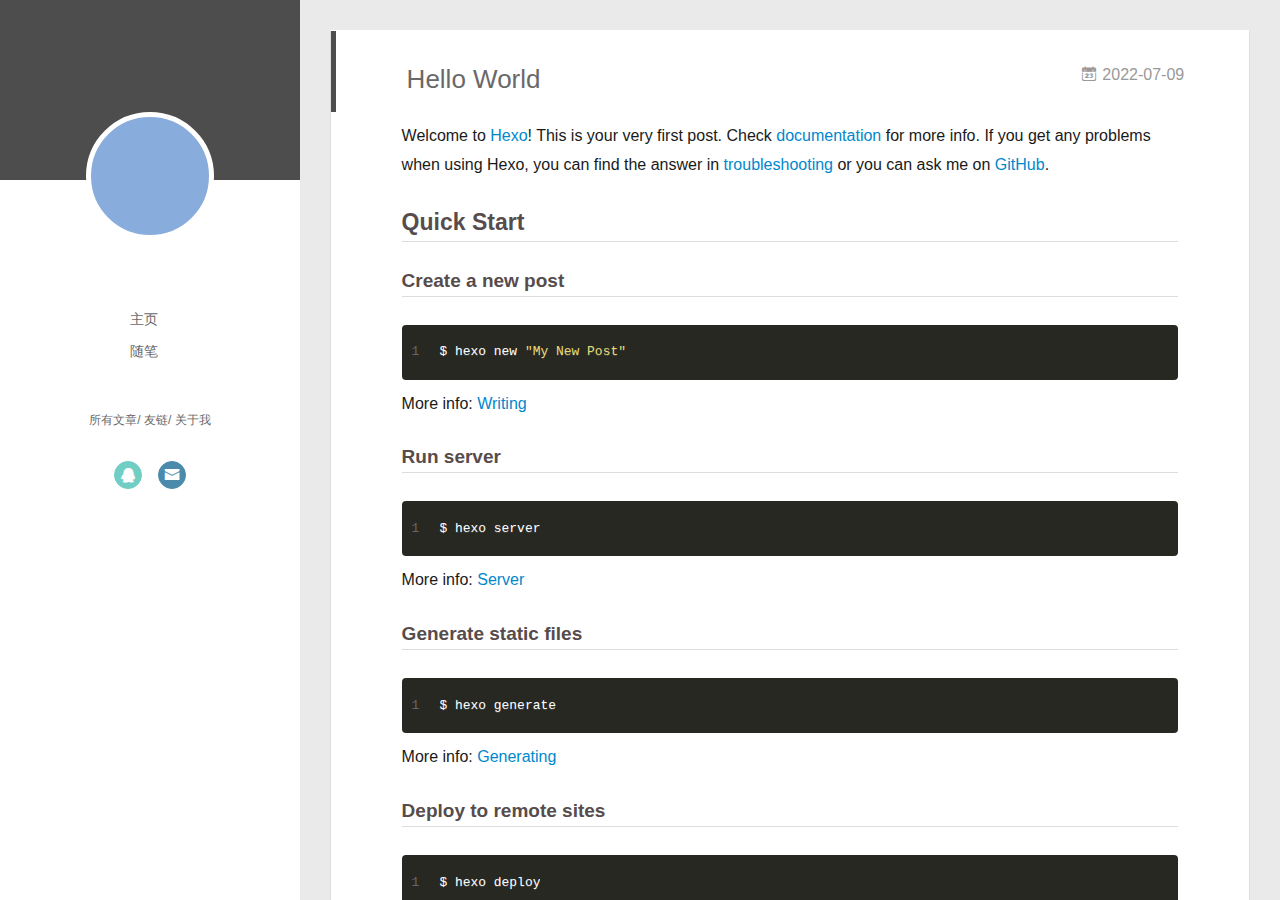
==== index.html @ 88c95bf1 "Add files via upload" ====
<!DOCTYPE html>
<html>
<head>
  <meta charset="utf-8">
  
  <meta name="renderer" content="webkit">
  <meta http-equiv="X-UA-Compatible" content="IE=edge" >
  <link rel="dns-prefetch" href="http://example.com">
  <title>qzcbw&#39;s blog</title>
  <meta name="viewport" content="width=device-width, initial-scale=1, maximum-scale=1">
  <meta name="description" content="qzcbw&#x2F;s blog qwq">
<meta property="og:type" content="website">
<meta property="og:title" content="qzcbw&#39;s blog">
<meta property="og:url" content="http://example.com/index.html">
<meta property="og:site_name" content="qzcbw&#39;s blog">
<meta property="og:description" content="qzcbw&#x2F;s blog qwq">
<meta property="og:locale" content="en_US">
<meta property="article:author" content="qzcbw">
<meta name="twitter:card" content="summary">
  
    <link rel="alternative" href="/atom.xml" title="qzcbw&#39;s blog" type="application/atom+xml">
  
  
    <link rel="icon" href="/favicon.png">
  
  <link rel="stylesheet" type="text/css" href="/./main.0cf68a.css">
  <style type="text/css">
  
    #container.show {
      background: linear-gradient(200deg,#a0cfe4,#e8c37e);
    }
  </style>
  

  

<meta name="generator" content="Hexo 6.2.0"></head>

<body>
  <div id="container" q-class="show:isCtnShow">
    <canvas id="anm-canvas" class="anm-canvas"></canvas>
    <div class="left-col" q-class="show:isShow">
      
<div class="overlay" style="background: #4d4d4d"></div>
<div class="intrude-less">
	<header id="header" class="inner">
		<a href="/" class="profilepic">
			<img src="" class="js-avatar">
		</a>
		<hgroup>
		  <h1 class="header-author"><a href="/"></a></h1>
		</hgroup>
		

		<nav class="header-menu">
			<ul>
			
				<li><a href="/">主页</a></li>
	        
				<li><a href="/tags/%E9%9A%8F%E7%AC%94/">随笔</a></li>
	        
			</ul>
		</nav>
		<nav class="header-smart-menu">
    		
    			
    			<a q-on="click: openSlider(e, 'innerArchive')" href="javascript:void(0)">所有文章</a>
    			
            
    			
    			<a q-on="click: openSlider(e, 'friends')" href="javascript:void(0)">友链</a>
    			
            
    			
    			<a q-on="click: openSlider(e, 'aboutme')" href="javascript:void(0)">关于我</a>
    			
            
		</nav>
		<nav class="header-nav">
			<div class="social">
				
					<a class="qq" target="_blank" href="/3402271334" title="qq"><i class="icon-qq"></i></a>
		        
					<a class="mail" target="_blank" href="/cbw-1208@qq.com" title="mail"><i class="icon-mail"></i></a>
		        
			</div>
		</nav>
	</header>		
</div>

    </div>
    <div class="mid-col" q-class="show:isShow,hide:isShow|isFalse">
      
<nav id="mobile-nav">
  	<div class="overlay js-overlay" style="background: #4d4d4d"></div>
	<div class="btnctn js-mobile-btnctn">
  		<div class="slider-trigger list" q-on="click: openSlider(e)"><i class="icon icon-sort"></i></div>
	</div>
	<div class="intrude-less">
		<header id="header" class="inner">
			<div class="profilepic">
				<img src="" class="js-avatar">
			</div>
			<hgroup>
			  <h1 class="header-author js-header-author"></h1>
			</hgroup>
			
			
			
				
			
				
			
			
			
			<nav class="header-nav">
				<div class="social">
					
						<a class="qq" target="_blank" href="/3402271334" title="qq"><i class="icon-qq"></i></a>
			        
						<a class="mail" target="_blank" href="/cbw-1208@qq.com" title="mail"><i class="icon-mail"></i></a>
			        
				</div>
			</nav>

			<nav class="header-menu js-header-menu">
				<ul style="width: 50%">
				
				
					<li style="width: 50%"><a href="/">主页</a></li>
		        
					<li style="width: 50%"><a href="/tags/%E9%9A%8F%E7%AC%94/">随笔</a></li>
		        
				</ul>
			</nav>
		</header>				
	</div>
	<div class="mobile-mask" style="display:none" q-show="isShow"></div>
</nav>

      <div id="wrapper" class="body-wrap">
        <div class="menu-l">
          <div class="canvas-wrap">
            <canvas data-colors="#eaeaea" data-sectionHeight="100" data-contentId="js-content" id="myCanvas1" class="anm-canvas"></canvas>
          </div>
          <div id="js-content" class="content-ll">
            
  
    <article id="post-hello-world" class="article article-type-post  article-index" itemscope itemprop="blogPost">
  <div class="article-inner">
    
      <header class="article-header">
        
  
    <h1 itemprop="name">
      <a class="article-title" href="/2022/07/09/hello-world/">Hello World</a>
    </h1>
  

        
        <a href="/2022/07/09/hello-world/" class="archive-article-date">
  	<time datetime="2022-07-09T07:55:55.420Z" itemprop="datePublished"><i class="icon-calendar icon"></i>2022-07-09</time>
</a>
        
      </header>
    
    <div class="article-entry" itemprop="articleBody">
      
        <p>Welcome to <a target="_blank" rel="noopener" href="https://hexo.io/">Hexo</a>! This is your very first post. Check <a target="_blank" rel="noopener" href="https://hexo.io/docs/">documentation</a> for more info. If you get any problems when using Hexo, you can find the answer in <a target="_blank" rel="noopener" href="https://hexo.io/docs/troubleshooting.html">troubleshooting</a> or you can ask me on <a target="_blank" rel="noopener" href="https://github.com/hexojs/hexo/issues">GitHub</a>.</p>
<h2 id="Quick-Start"><a href="#Quick-Start" class="headerlink" title="Quick Start"></a>Quick Start</h2><h3 id="Create-a-new-post"><a href="#Create-a-new-post" class="headerlink" title="Create a new post"></a>Create a new post</h3><figure class="highlight bash"><table><tr><td class="gutter"><pre><span class="line">1</span><br></pre></td><td class="code"><pre><span class="line">$ hexo new <span class="string">&quot;My New Post&quot;</span></span><br></pre></td></tr></table></figure>

<p>More info: <a target="_blank" rel="noopener" href="https://hexo.io/docs/writing.html">Writing</a></p>
<h3 id="Run-server"><a href="#Run-server" class="headerlink" title="Run server"></a>Run server</h3><figure class="highlight bash"><table><tr><td class="gutter"><pre><span class="line">1</span><br></pre></td><td class="code"><pre><span class="line">$ hexo server</span><br></pre></td></tr></table></figure>

<p>More info: <a target="_blank" rel="noopener" href="https://hexo.io/docs/server.html">Server</a></p>
<h3 id="Generate-static-files"><a href="#Generate-static-files" class="headerlink" title="Generate static files"></a>Generate static files</h3><figure class="highlight bash"><table><tr><td class="gutter"><pre><span class="line">1</span><br></pre></td><td class="code"><pre><span class="line">$ hexo generate</span><br></pre></td></tr></table></figure>

<p>More info: <a target="_blank" rel="noopener" href="https://hexo.io/docs/generating.html">Generating</a></p>
<h3 id="Deploy-to-remote-sites"><a href="#Deploy-to-remote-sites" class="headerlink" title="Deploy to remote sites"></a>Deploy to remote sites</h3><figure class="highlight bash"><table><tr><td class="gutter"><pre><span class="line">1</span><br></pre></td><td class="code"><pre><span class="line">$ hexo deploy</span><br></pre></td></tr></table></figure>

<p>More info: <a target="_blank" rel="noopener" href="https://hexo.io/docs/one-command-deployment.html">Deployment</a></p>

      

      
    </div>
    <div class="article-info article-info-index">
      
      
      

      
        <p class="article-more-link">
          <a class="article-more-a" href="/2022/07/09/hello-world/">展开全文 >></a>
        </p>
      

      
      <div class="clearfix"></div>
    </div>
  </div>
</article>

<aside class="wrap-side-operation">
    <div class="mod-side-operation">
        
        <div class="jump-container" id="js-jump-container" style="display:none;">
            <a href="javascript:void(0)" class="mod-side-operation__jump-to-top">
                <i class="icon-font icon-back"></i>
            </a>
            <div id="js-jump-plan-container" class="jump-plan-container" style="top: -11px;">
                <i class="icon-font icon-plane jump-plane"></i>
            </div>
        </div>
        
        
    </div>
</aside>




  
    <article id="post-cbw-ak-ioi" class="article article-type-post  article-index" itemscope itemprop="blogPost">
  <div class="article-inner">
    
      <header class="article-header">
        
  
    <h1 itemprop="name">
      <a class="article-title" href="/2022/07/09/cbw-ak-ioi/">cbw_ak_ioi</a>
    </h1>
  

        
        <a href="/2022/07/09/cbw-ak-ioi/" class="archive-article-date">
  	<time datetime="2022-07-09T07:50:52.000Z" itemprop="datePublished"><i class="icon-calendar icon"></i>2022-07-09</time>
</a>
        
      </header>
    
    <div class="article-entry" itemprop="articleBody">
      
        <p>I’am qzcbw.<br>I ak ioi</p>

      

      
    </div>
    <div class="article-info article-info-index">
      
      
      

      
        <p class="article-more-link">
          <a class="article-more-a" href="/2022/07/09/cbw-ak-ioi/">展开全文 >></a>
        </p>
      

      
      <div class="clearfix"></div>
    </div>
  </div>
</article>

<aside class="wrap-side-operation">
    <div class="mod-side-operation">
        
        <div class="jump-container" id="js-jump-container" style="display:none;">
            <a href="javascript:void(0)" class="mod-side-operation__jump-to-top">
                <i class="icon-font icon-back"></i>
            </a>
            <div id="js-jump-plan-container" class="jump-plan-container" style="top: -11px;">
                <i class="icon-font icon-plane jump-plane"></i>
            </div>
        </div>
        
        
    </div>
</aside>




  
  


          </div>
        </div>
      </div>
      <footer id="footer">
  <div class="outer">
    <div id="footer-info">
    	<div class="footer-left">
    		&copy; 2022 qzcbw
    	</div>
      	<div class="footer-right">
      		<a href="http://hexo.io/" target="_blank">Hexo</a>  Theme <a href="https://github.com/litten/hexo-theme-yilia" target="_blank">Yilia</a> by Litten
      	</div>
    </div>
  </div>
</footer>
    </div>
    <script>
	var yiliaConfig = {
		mathjax: ture,
		isHome: true,
		isPost: false,
		isArchive: false,
		isTag: false,
		isCategory: false,
		open_in_new: ture,
		toc_hide_index: true,
		root: "/",
		innerArchive: true,
		showTags: false
	}
</script>

<script>!function(t){function n(e){if(r[e])return r[e].exports;var i=r[e]={exports:{},id:e,loaded:!1};return t[e].call(i.exports,i,i.exports,n),i.loaded=!0,i.exports}var r={};n.m=t,n.c=r,n.p="./",n(0)}([function(t,n,r){r(195),t.exports=r(191)},function(t,n,r){var e=r(3),i=r(52),o=r(27),u=r(28),c=r(53),f="prototype",a=function(t,n,r){var s,l,h,v,p=t&a.F,d=t&a.G,y=t&a.S,g=t&a.P,b=t&a.B,m=d?e:y?e[n]||(e[n]={}):(e[n]||{})[f],x=d?i:i[n]||(i[n]={}),w=x[f]||(x[f]={});d&&(r=n);for(s in r)l=!p&&m&&void 0!==m[s],h=(l?m:r)[s],v=b&&l?c(h,e):g&&"function"==typeof h?c(Function.call,h):h,m&&u(m,s,h,t&a.U),x[s]!=h&&o(x,s,v),g&&w[s]!=h&&(w[s]=h)};e.core=i,a.F=1,a.G=2,a.S=4,a.P=8,a.B=16,a.W=32,a.U=64,a.R=128,t.exports=a},function(t,n,r){var e=r(6);t.exports=function(t){if(!e(t))throw TypeError(t+" is not an object!");return t}},function(t,n){var r=t.exports="undefined"!=typeof window&&window.Math==Math?window:"undefined"!=typeof self&&self.Math==Math?self:Function("return this")();"number"==typeof __g&&(__g=r)},function(t,n){t.exports=function(t){try{return!!t()}catch(t){return!0}}},function(t,n){var r=t.exports="undefined"!=typeof window&&window.Math==Math?window:"undefined"!=typeof self&&self.Math==Math?self:Function("return this")();"number"==typeof __g&&(__g=r)},function(t,n){t.exports=function(t){return"object"==typeof t?null!==t:"function"==typeof t}},function(t,n,r){var e=r(126)("wks"),i=r(76),o=r(3).Symbol,u="function"==typeof o;(t.exports=function(t){return e[t]||(e[t]=u&&o[t]||(u?o:i)("Symbol."+t))}).store=e},function(t,n){var r={}.hasOwnProperty;t.exports=function(t,n){return r.call(t,n)}},function(t,n,r){var e=r(94),i=r(33);t.exports=function(t){return e(i(t))}},function(t,n,r){t.exports=!r(4)(function(){return 7!=Object.defineProperty({},"a",{get:function(){return 7}}).a})},function(t,n,r){var e=r(2),i=r(167),o=r(50),u=Object.defineProperty;n.f=r(10)?Object.defineProperty:function(t,n,r){if(e(t),n=o(n,!0),e(r),i)try{return u(t,n,r)}catch(t){}if("get"in r||"set"in r)throw TypeError("Accessors not supported!");return"value"in r&&(t[n]=r.value),t}},function(t,n,r){t.exports=!r(18)(function(){return 7!=Object.defineProperty({},"a",{get:function(){return 7}}).a})},function(t,n,r){var e=r(14),i=r(22);t.exports=r(12)?function(t,n,r){return e.f(t,n,i(1,r))}:function(t,n,r){return t[n]=r,t}},function(t,n,r){var e=r(20),i=r(58),o=r(42),u=Object.defineProperty;n.f=r(12)?Object.defineProperty:function(t,n,r){if(e(t),n=o(n,!0),e(r),i)try{return u(t,n,r)}catch(t){}if("get"in r||"set"in r)throw TypeError("Accessors not supported!");return"value"in r&&(t[n]=r.value),t}},function(t,n,r){var e=r(40)("wks"),i=r(23),o=r(5).Symbol,u="function"==typeof o;(t.exports=function(t){return e[t]||(e[t]=u&&o[t]||(u?o:i)("Symbol."+t))}).store=e},function(t,n,r){var e=r(67),i=Math.min;t.exports=function(t){return t>0?i(e(t),9007199254740991):0}},function(t,n,r){var e=r(46);t.exports=function(t){return Object(e(t))}},function(t,n){t.exports=function(t){try{return!!t()}catch(t){return!0}}},function(t,n,r){var e=r(63),i=r(34);t.exports=Object.keys||function(t){return e(t,i)}},function(t,n,r){var e=r(21);t.exports=function(t){if(!e(t))throw TypeError(t+" is not an object!");return t}},function(t,n){t.exports=function(t){return"object"==typeof t?null!==t:"function"==typeof t}},function(t,n){t.exports=function(t,n){return{enumerable:!(1&t),configurable:!(2&t),writable:!(4&t),value:n}}},function(t,n){var r=0,e=Math.random();t.exports=function(t){return"Symbol(".concat(void 0===t?"":t,")_",(++r+e).toString(36))}},function(t,n){var r={}.hasOwnProperty;t.exports=function(t,n){return r.call(t,n)}},function(t,n){var r=t.exports={version:"2.4.0"};"number"==typeof __e&&(__e=r)},function(t,n){t.exports=function(t){if("function"!=typeof t)throw TypeError(t+" is not a function!");return t}},function(t,n,r){var e=r(11),i=r(66);t.exports=r(10)?function(t,n,r){return e.f(t,n,i(1,r))}:function(t,n,r){return t[n]=r,t}},function(t,n,r){var e=r(3),i=r(27),o=r(24),u=r(76)("src"),c="toString",f=Function[c],a=(""+f).split(c);r(52).inspectSource=function(t){return f.call(t)},(t.exports=function(t,n,r,c){var f="function"==typeof r;f&&(o(r,"name")||i(r,"name",n)),t[n]!==r&&(f&&(o(r,u)||i(r,u,t[n]?""+t[n]:a.join(String(n)))),t===e?t[n]=r:c?t[n]?t[n]=r:i(t,n,r):(delete t[n],i(t,n,r)))})(Function.prototype,c,function(){return"function"==typeof this&&this[u]||f.call(this)})},function(t,n,r){var e=r(1),i=r(4),o=r(46),u=function(t,n,r,e){var i=String(o(t)),u="<"+n;return""!==r&&(u+=" "+r+'="'+String(e).replace(/"/g,"&quot;")+'"'),u+">"+i+"</"+n+">"};t.exports=function(t,n){var r={};r[t]=n(u),e(e.P+e.F*i(function(){var n=""[t]('"');return n!==n.toLowerCase()||n.split('"').length>3}),"String",r)}},function(t,n,r){var e=r(115),i=r(46);t.exports=function(t){return e(i(t))}},function(t,n,r){var e=r(116),i=r(66),o=r(30),u=r(50),c=r(24),f=r(167),a=Object.getOwnPropertyDescriptor;n.f=r(10)?a:function(t,n){if(t=o(t),n=u(n,!0),f)try{return a(t,n)}catch(t){}if(c(t,n))return i(!e.f.call(t,n),t[n])}},function(t,n,r){var e=r(24),i=r(17),o=r(145)("IE_PROTO"),u=Object.prototype;t.exports=Object.getPrototypeOf||function(t){return t=i(t),e(t,o)?t[o]:"function"==typeof t.constructor&&t instanceof t.constructor?t.constructor.prototype:t instanceof Object?u:null}},function(t,n){t.exports=function(t){if(void 0==t)throw TypeError("Can't call method on  "+t);return t}},function(t,n){t.exports="constructor,hasOwnProperty,isPrototypeOf,propertyIsEnumerable,toLocaleString,toString,valueOf".split(",")},function(t,n){t.exports={}},function(t,n){t.exports=!0},function(t,n){n.f={}.propertyIsEnumerable},function(t,n,r){var e=r(14).f,i=r(8),o=r(15)("toStringTag");t.exports=function(t,n,r){t&&!i(t=r?t:t.prototype,o)&&e(t,o,{configurable:!0,value:n})}},function(t,n,r){var e=r(40)("keys"),i=r(23);t.exports=function(t){return e[t]||(e[t]=i(t))}},function(t,n,r){var e=r(5),i="__core-js_shared__",o=e[i]||(e[i]={});t.exports=function(t){return o[t]||(o[t]={})}},function(t,n){var r=Math.ceil,e=Math.floor;t.exports=function(t){return isNaN(t=+t)?0:(t>0?e:r)(t)}},function(t,n,r){var e=r(21);t.exports=function(t,n){if(!e(t))return t;var r,i;if(n&&"function"==typeof(r=t.toString)&&!e(i=r.call(t)))return i;if("function"==typeof(r=t.valueOf)&&!e(i=r.call(t)))return i;if(!n&&"function"==typeof(r=t.toString)&&!e(i=r.call(t)))return i;throw TypeError("Can't convert object to primitive value")}},function(t,n,r){var e=r(5),i=r(25),o=r(36),u=r(44),c=r(14).f;t.exports=function(t){var n=i.Symbol||(i.Symbol=o?{}:e.Symbol||{});"_"==t.charAt(0)||t in n||c(n,t,{value:u.f(t)})}},function(t,n,r){n.f=r(15)},function(t,n){var r={}.toString;t.exports=function(t){return r.call(t).slice(8,-1)}},function(t,n){t.exports=function(t){if(void 0==t)throw TypeError("Can't call method on  "+t);return t}},function(t,n,r){var e=r(4);t.exports=function(t,n){return!!t&&e(function(){n?t.call(null,function(){},1):t.call(null)})}},function(t,n,r){var e=r(53),i=r(115),o=r(17),u=r(16),c=r(203);t.exports=function(t,n){var r=1==t,f=2==t,a=3==t,s=4==t,l=6==t,h=5==t||l,v=n||c;return function(n,c,p){for(var d,y,g=o(n),b=i(g),m=e(c,p,3),x=u(b.length),w=0,S=r?v(n,x):f?v(n,0):void 0;x>w;w++)if((h||w in b)&&(d=b[w],y=m(d,w,g),t))if(r)S[w]=y;else if(y)switch(t){case 3:return!0;case 5:return d;case 6:return w;case 2:S.push(d)}else if(s)return!1;return l?-1:a||s?s:S}}},function(t,n,r){var e=r(1),i=r(52),o=r(4);t.exports=function(t,n){var r=(i.Object||{})[t]||Object[t],u={};u[t]=n(r),e(e.S+e.F*o(function(){r(1)}),"Object",u)}},function(t,n,r){var e=r(6);t.exports=function(t,n){if(!e(t))return t;var r,i;if(n&&"function"==typeof(r=t.toString)&&!e(i=r.call(t)))return i;if("function"==typeof(r=t.valueOf)&&!e(i=r.call(t)))return i;if(!n&&"function"==typeof(r=t.toString)&&!e(i=r.call(t)))return i;throw TypeError("Can't convert object to primitive value")}},function(t,n,r){var e=r(5),i=r(25),o=r(91),u=r(13),c="prototype",f=function(t,n,r){var a,s,l,h=t&f.F,v=t&f.G,p=t&f.S,d=t&f.P,y=t&f.B,g=t&f.W,b=v?i:i[n]||(i[n]={}),m=b[c],x=v?e:p?e[n]:(e[n]||{})[c];v&&(r=n);for(a in r)(s=!h&&x&&void 0!==x[a])&&a in b||(l=s?x[a]:r[a],b[a]=v&&"function"!=typeof x[a]?r[a]:y&&s?o(l,e):g&&x[a]==l?function(t){var n=function(n,r,e){if(this instanceof t){switch(arguments.length){case 0:return new t;case 1:return new t(n);case 2:return new t(n,r)}return new t(n,r,e)}return t.apply(this,arguments)};return n[c]=t[c],n}(l):d&&"function"==typeof l?o(Function.call,l):l,d&&((b.virtual||(b.virtual={}))[a]=l,t&f.R&&m&&!m[a]&&u(m,a,l)))};f.F=1,f.G=2,f.S=4,f.P=8,f.B=16,f.W=32,f.U=64,f.R=128,t.exports=f},function(t,n){var r=t.exports={version:"2.4.0"};"number"==typeof __e&&(__e=r)},function(t,n,r){var e=r(26);t.exports=function(t,n,r){if(e(t),void 0===n)return t;switch(r){case 1:return function(r){return t.call(n,r)};case 2:return function(r,e){return t.call(n,r,e)};case 3:return function(r,e,i){return t.call(n,r,e,i)}}return function(){return t.apply(n,arguments)}}},function(t,n,r){var e=r(183),i=r(1),o=r(126)("metadata"),u=o.store||(o.store=new(r(186))),c=function(t,n,r){var i=u.get(t);if(!i){if(!r)return;u.set(t,i=new e)}var o=i.get(n);if(!o){if(!r)return;i.set(n,o=new e)}return o},f=function(t,n,r){var e=c(n,r,!1);return void 0!==e&&e.has(t)},a=function(t,n,r){var e=c(n,r,!1);return void 0===e?void 0:e.get(t)},s=function(t,n,r,e){c(r,e,!0).set(t,n)},l=function(t,n){var r=c(t,n,!1),e=[];return r&&r.forEach(function(t,n){e.push(n)}),e},h=function(t){return void 0===t||"symbol"==typeof t?t:String(t)},v=function(t){i(i.S,"Reflect",t)};t.exports={store:u,map:c,has:f,get:a,set:s,keys:l,key:h,exp:v}},function(t,n,r){"use strict";if(r(10)){var e=r(69),i=r(3),o=r(4),u=r(1),c=r(127),f=r(152),a=r(53),s=r(68),l=r(66),h=r(27),v=r(73),p=r(67),d=r(16),y=r(75),g=r(50),b=r(24),m=r(180),x=r(114),w=r(6),S=r(17),_=r(137),O=r(70),E=r(32),P=r(71).f,j=r(154),F=r(76),M=r(7),A=r(48),N=r(117),T=r(146),I=r(155),k=r(80),L=r(123),R=r(74),C=r(130),D=r(160),U=r(11),W=r(31),G=U.f,B=W.f,V=i.RangeError,z=i.TypeError,q=i.Uint8Array,K="ArrayBuffer",J="Shared"+K,Y="BYTES_PER_ELEMENT",H="prototype",$=Array[H],X=f.ArrayBuffer,Q=f.DataView,Z=A(0),tt=A(2),nt=A(3),rt=A(4),et=A(5),it=A(6),ot=N(!0),ut=N(!1),ct=I.values,ft=I.keys,at=I.entries,st=$.lastIndexOf,lt=$.reduce,ht=$.reduceRight,vt=$.join,pt=$.sort,dt=$.slice,yt=$.toString,gt=$.toLocaleString,bt=M("iterator"),mt=M("toStringTag"),xt=F("typed_constructor"),wt=F("def_constructor"),St=c.CONSTR,_t=c.TYPED,Ot=c.VIEW,Et="Wrong length!",Pt=A(1,function(t,n){return Tt(T(t,t[wt]),n)}),jt=o(function(){return 1===new q(new Uint16Array([1]).buffer)[0]}),Ft=!!q&&!!q[H].set&&o(function(){new q(1).set({})}),Mt=function(t,n){if(void 0===t)throw z(Et);var r=+t,e=d(t);if(n&&!m(r,e))throw V(Et);return e},At=function(t,n){var r=p(t);if(r<0||r%n)throw V("Wrong offset!");return r},Nt=function(t){if(w(t)&&_t in t)return t;throw z(t+" is not a typed array!")},Tt=function(t,n){if(!(w(t)&&xt in t))throw z("It is not a typed array constructor!");return new t(n)},It=function(t,n){return kt(T(t,t[wt]),n)},kt=function(t,n){for(var r=0,e=n.length,i=Tt(t,e);e>r;)i[r]=n[r++];return i},Lt=function(t,n,r){G(t,n,{get:function(){return this._d[r]}})},Rt=function(t){var n,r,e,i,o,u,c=S(t),f=arguments.length,s=f>1?arguments[1]:void 0,l=void 0!==s,h=j(c);if(void 0!=h&&!_(h)){for(u=h.call(c),e=[],n=0;!(o=u.next()).done;n++)e.push(o.value);c=e}for(l&&f>2&&(s=a(s,arguments[2],2)),n=0,r=d(c.length),i=Tt(this,r);r>n;n++)i[n]=l?s(c[n],n):c[n];return i},Ct=function(){for(var t=0,n=arguments.length,r=Tt(this,n);n>t;)r[t]=arguments[t++];return r},Dt=!!q&&o(function(){gt.call(new q(1))}),Ut=function(){return gt.apply(Dt?dt.call(Nt(this)):Nt(this),arguments)},Wt={copyWithin:function(t,n){return D.call(Nt(this),t,n,arguments.length>2?arguments[2]:void 0)},every:function(t){return rt(Nt(this),t,arguments.length>1?arguments[1]:void 0)},fill:function(t){return C.apply(Nt(this),arguments)},filter:function(t){return It(this,tt(Nt(this),t,arguments.length>1?arguments[1]:void 0))},find:function(t){return et(Nt(this),t,arguments.length>1?arguments[1]:void 0)},findIndex:function(t){return it(Nt(this),t,arguments.length>1?arguments[1]:void 0)},forEach:function(t){Z(Nt(this),t,arguments.length>1?arguments[1]:void 0)},indexOf:function(t){return ut(Nt(this),t,arguments.length>1?arguments[1]:void 0)},includes:function(t){return ot(Nt(this),t,arguments.length>1?arguments[1]:void 0)},join:function(t){return vt.apply(Nt(this),arguments)},lastIndexOf:function(t){return st.apply(Nt(this),arguments)},map:function(t){return Pt(Nt(this),t,arguments.length>1?arguments[1]:void 0)},reduce:function(t){return lt.apply(Nt(this),arguments)},reduceRight:function(t){return ht.apply(Nt(this),arguments)},reverse:function(){for(var t,n=this,r=Nt(n).length,e=Math.floor(r/2),i=0;i<e;)t=n[i],n[i++]=n[--r],n[r]=t;return n},some:function(t){return nt(Nt(this),t,arguments.length>1?arguments[1]:void 0)},sort:function(t){return pt.call(Nt(this),t)},subarray:function(t,n){var r=Nt(this),e=r.length,i=y(t,e);return new(T(r,r[wt]))(r.buffer,r.byteOffset+i*r.BYTES_PER_ELEMENT,d((void 0===n?e:y(n,e))-i))}},Gt=function(t,n){return It(this,dt.call(Nt(this),t,n))},Bt=function(t){Nt(this);var n=At(arguments[1],1),r=this.length,e=S(t),i=d(e.length),o=0;if(i+n>r)throw V(Et);for(;o<i;)this[n+o]=e[o++]},Vt={entries:function(){return at.call(Nt(this))},keys:function(){return ft.call(Nt(this))},values:function(){return ct.call(Nt(this))}},zt=function(t,n){return w(t)&&t[_t]&&"symbol"!=typeof n&&n in t&&String(+n)==String(n)},qt=function(t,n){return zt(t,n=g(n,!0))?l(2,t[n]):B(t,n)},Kt=function(t,n,r){return!(zt(t,n=g(n,!0))&&w(r)&&b(r,"value"))||b(r,"get")||b(r,"set")||r.configurable||b(r,"writable")&&!r.writable||b(r,"enumerable")&&!r.enumerable?G(t,n,r):(t[n]=r.value,t)};St||(W.f=qt,U.f=Kt),u(u.S+u.F*!St,"Object",{getOwnPropertyDescriptor:qt,defineProperty:Kt}),o(function(){yt.call({})})&&(yt=gt=function(){return vt.call(this)});var Jt=v({},Wt);v(Jt,Vt),h(Jt,bt,Vt.values),v(Jt,{slice:Gt,set:Bt,constructor:function(){},toString:yt,toLocaleString:Ut}),Lt(Jt,"buffer","b"),Lt(Jt,"byteOffset","o"),Lt(Jt,"byteLength","l"),Lt(Jt,"length","e"),G(Jt,mt,{get:function(){return this[_t]}}),t.exports=function(t,n,r,f){f=!!f;var a=t+(f?"Clamped":"")+"Array",l="Uint8Array"!=a,v="get"+t,p="set"+t,y=i[a],g=y||{},b=y&&E(y),m=!y||!c.ABV,S={},_=y&&y[H],j=function(t,r){var e=t._d;return e.v[v](r*n+e.o,jt)},F=function(t,r,e){var i=t._d;f&&(e=(e=Math.round(e))<0?0:e>255?255:255&e),i.v[p](r*n+i.o,e,jt)},M=function(t,n){G(t,n,{get:function(){return j(this,n)},set:function(t){return F(this,n,t)},enumerable:!0})};m?(y=r(function(t,r,e,i){s(t,y,a,"_d");var o,u,c,f,l=0,v=0;if(w(r)){if(!(r instanceof X||(f=x(r))==K||f==J))return _t in r?kt(y,r):Rt.call(y,r);o=r,v=At(e,n);var p=r.byteLength;if(void 0===i){if(p%n)throw V(Et);if((u=p-v)<0)throw V(Et)}else if((u=d(i)*n)+v>p)throw V(Et);c=u/n}else c=Mt(r,!0),u=c*n,o=new X(u);for(h(t,"_d",{b:o,o:v,l:u,e:c,v:new Q(o)});l<c;)M(t,l++)}),_=y[H]=O(Jt),h(_,"constructor",y)):L(function(t){new y(null),new y(t)},!0)||(y=r(function(t,r,e,i){s(t,y,a);var o;return w(r)?r instanceof X||(o=x(r))==K||o==J?void 0!==i?new g(r,At(e,n),i):void 0!==e?new g(r,At(e,n)):new g(r):_t in r?kt(y,r):Rt.call(y,r):new g(Mt(r,l))}),Z(b!==Function.prototype?P(g).concat(P(b)):P(g),function(t){t in y||h(y,t,g[t])}),y[H]=_,e||(_.constructor=y));var A=_[bt],N=!!A&&("values"==A.name||void 0==A.name),T=Vt.values;h(y,xt,!0),h(_,_t,a),h(_,Ot,!0),h(_,wt,y),(f?new y(1)[mt]==a:mt in _)||G(_,mt,{get:function(){return a}}),S[a]=y,u(u.G+u.W+u.F*(y!=g),S),u(u.S,a,{BYTES_PER_ELEMENT:n,from:Rt,of:Ct}),Y in _||h(_,Y,n),u(u.P,a,Wt),R(a),u(u.P+u.F*Ft,a,{set:Bt}),u(u.P+u.F*!N,a,Vt),u(u.P+u.F*(_.toString!=yt),a,{toString:yt}),u(u.P+u.F*o(function(){new y(1).slice()}),a,{slice:Gt}),u(u.P+u.F*(o(function(){return[1,2].toLocaleString()!=new y([1,2]).toLocaleString()})||!o(function(){_.toLocaleString.call([1,2])})),a,{toLocaleString:Ut}),k[a]=N?A:T,e||N||h(_,bt,T)}}else t.exports=function(){}},function(t,n){var r={}.toString;t.exports=function(t){return r.call(t).slice(8,-1)}},function(t,n,r){var e=r(21),i=r(5).document,o=e(i)&&e(i.createElement);t.exports=function(t){return o?i.createElement(t):{}}},function(t,n,r){t.exports=!r(12)&&!r(18)(function(){return 7!=Object.defineProperty(r(57)("div"),"a",{get:function(){return 7}}).a})},function(t,n,r){"use strict";var e=r(36),i=r(51),o=r(64),u=r(13),c=r(8),f=r(35),a=r(96),s=r(38),l=r(103),h=r(15)("iterator"),v=!([].keys&&"next"in[].keys()),p="keys",d="values",y=function(){return this};t.exports=function(t,n,r,g,b,m,x){a(r,n,g);var w,S,_,O=function(t){if(!v&&t in F)return F[t];switch(t){case p:case d:return function(){return new r(this,t)}}return function(){return new r(this,t)}},E=n+" Iterator",P=b==d,j=!1,F=t.prototype,M=F[h]||F["@@iterator"]||b&&F[b],A=M||O(b),N=b?P?O("entries"):A:void 0,T="Array"==n?F.entries||M:M;if(T&&(_=l(T.call(new t)))!==Object.prototype&&(s(_,E,!0),e||c(_,h)||u(_,h,y)),P&&M&&M.name!==d&&(j=!0,A=function(){return M.call(this)}),e&&!x||!v&&!j&&F[h]||u(F,h,A),f[n]=A,f[E]=y,b)if(w={values:P?A:O(d),keys:m?A:O(p),entries:N},x)for(S in w)S in F||o(F,S,w[S]);else i(i.P+i.F*(v||j),n,w);return w}},function(t,n,r){var e=r(20),i=r(100),o=r(34),u=r(39)("IE_PROTO"),c=function(){},f="prototype",a=function(){var t,n=r(57)("iframe"),e=o.length;for(n.style.display="none",r(93).appendChild(n),n.src="javascript:",t=n.contentWindow.document,t.open(),t.write("<script>document.F=Object<\/script>"),t.close(),a=t.F;e--;)delete a[f][o[e]];return a()};t.exports=Object.create||function(t,n){var r;return null!==t?(c[f]=e(t),r=new c,c[f]=null,r[u]=t):r=a(),void 0===n?r:i(r,n)}},function(t,n,r){var e=r(63),i=r(34).concat("length","prototype");n.f=Object.getOwnPropertyNames||function(t){return e(t,i)}},function(t,n){n.f=Object.getOwnPropertySymbols},function(t,n,r){var e=r(8),i=r(9),o=r(90)(!1),u=r(39)("IE_PROTO");t.exports=function(t,n){var r,c=i(t),f=0,a=[];for(r in c)r!=u&&e(c,r)&&a.push(r);for(;n.length>f;)e(c,r=n[f++])&&(~o(a,r)||a.push(r));return a}},function(t,n,r){t.exports=r(13)},function(t,n,r){var e=r(76)("meta"),i=r(6),o=r(24),u=r(11).f,c=0,f=Object.isExtensible||function(){return!0},a=!r(4)(function(){return f(Object.preventExtensions({}))}),s=function(t){u(t,e,{value:{i:"O"+ ++c,w:{}}})},l=function(t,n){if(!i(t))return"symbol"==typeof t?t:("string"==typeof t?"S":"P")+t;if(!o(t,e)){if(!f(t))return"F";if(!n)return"E";s(t)}return t[e].i},h=function(t,n){if(!o(t,e)){if(!f(t))return!0;if(!n)return!1;s(t)}return t[e].w},v=function(t){return a&&p.NEED&&f(t)&&!o(t,e)&&s(t),t},p=t.exports={KEY:e,NEED:!1,fastKey:l,getWeak:h,onFreeze:v}},function(t,n){t.exports=function(t,n){return{enumerable:!(1&t),configurable:!(2&t),writable:!(4&t),value:n}}},function(t,n){var r=Math.ceil,e=Math.floor;t.exports=function(t){return isNaN(t=+t)?0:(t>0?e:r)(t)}},function(t,n){t.exports=function(t,n,r,e){if(!(t instanceof n)||void 0!==e&&e in t)throw TypeError(r+": incorrect invocation!");return t}},function(t,n){t.exports=!1},function(t,n,r){var e=r(2),i=r(173),o=r(133),u=r(145)("IE_PROTO"),c=function(){},f="prototype",a=function(){var t,n=r(132)("iframe"),e=o.length;for(n.style.display="none",r(135).appendChild(n),n.src="javascript:",t=n.contentWindow.document,t.open(),t.write("<script>document.F=Object<\/script>"),t.close(),a=t.F;e--;)delete a[f][o[e]];return a()};t.exports=Object.create||function(t,n){var r;return null!==t?(c[f]=e(t),r=new c,c[f]=null,r[u]=t):r=a(),void 0===n?r:i(r,n)}},function(t,n,r){var e=r(175),i=r(133).concat("length","prototype");n.f=Object.getOwnPropertyNames||function(t){return e(t,i)}},function(t,n,r){var e=r(175),i=r(133);t.exports=Object.keys||function(t){return e(t,i)}},function(t,n,r){var e=r(28);t.exports=function(t,n,r){for(var i in n)e(t,i,n[i],r);return t}},function(t,n,r){"use strict";var e=r(3),i=r(11),o=r(10),u=r(7)("species");t.exports=function(t){var n=e[t];o&&n&&!n[u]&&i.f(n,u,{configurable:!0,get:function(){return this}})}},function(t,n,r){var e=r(67),i=Math.max,o=Math.min;t.exports=function(t,n){return t=e(t),t<0?i(t+n,0):o(t,n)}},function(t,n){var r=0,e=Math.random();t.exports=function(t){return"Symbol(".concat(void 0===t?"":t,")_",(++r+e).toString(36))}},function(t,n,r){var e=r(33);t.exports=function(t){return Object(e(t))}},function(t,n,r){var e=r(7)("unscopables"),i=Array.prototype;void 0==i[e]&&r(27)(i,e,{}),t.exports=function(t){i[e][t]=!0}},function(t,n,r){var e=r(53),i=r(169),o=r(137),u=r(2),c=r(16),f=r(154),a={},s={},n=t.exports=function(t,n,r,l,h){var v,p,d,y,g=h?function(){return t}:f(t),b=e(r,l,n?2:1),m=0;if("function"!=typeof g)throw TypeError(t+" is not iterable!");if(o(g)){for(v=c(t.length);v>m;m++)if((y=n?b(u(p=t[m])[0],p[1]):b(t[m]))===a||y===s)return y}else for(d=g.call(t);!(p=d.next()).done;)if((y=i(d,b,p.value,n))===a||y===s)return y};n.BREAK=a,n.RETURN=s},function(t,n){t.exports={}},function(t,n,r){var e=r(11).f,i=r(24),o=r(7)("toStringTag");t.exports=function(t,n,r){t&&!i(t=r?t:t.prototype,o)&&e(t,o,{configurable:!0,value:n})}},function(t,n,r){var e=r(1),i=r(46),o=r(4),u=r(150),c="["+u+"]",f="​",a=RegExp("^"+c+c+"*"),s=RegExp(c+c+"*$"),l=function(t,n,r){var i={},c=o(function(){return!!u[t]()||f[t]()!=f}),a=i[t]=c?n(h):u[t];r&&(i[r]=a),e(e.P+e.F*c,"String",i)},h=l.trim=function(t,n){return t=String(i(t)),1&n&&(t=t.replace(a,"")),2&n&&(t=t.replace(s,"")),t};t.exports=l},function(t,n,r){t.exports={default:r(86),__esModule:!0}},function(t,n,r){t.exports={default:r(87),__esModule:!0}},function(t,n,r){"use strict";function e(t){return t&&t.__esModule?t:{default:t}}n.__esModule=!0;var i=r(84),o=e(i),u=r(83),c=e(u),f="function"==typeof c.default&&"symbol"==typeof o.default?function(t){return typeof t}:function(t){return t&&"function"==typeof c.default&&t.constructor===c.default&&t!==c.default.prototype?"symbol":typeof t};n.default="function"==typeof c.default&&"symbol"===f(o.default)?function(t){return void 0===t?"undefined":f(t)}:function(t){return t&&"function"==typeof c.default&&t.constructor===c.default&&t!==c.default.prototype?"symbol":void 0===t?"undefined":f(t)}},function(t,n,r){r(110),r(108),r(111),r(112),t.exports=r(25).Symbol},function(t,n,r){r(109),r(113),t.exports=r(44).f("iterator")},function(t,n){t.exports=function(t){if("function"!=typeof t)throw TypeError(t+" is not a function!");return t}},function(t,n){t.exports=function(){}},function(t,n,r){var e=r(9),i=r(106),o=r(105);t.exports=function(t){return function(n,r,u){var c,f=e(n),a=i(f.length),s=o(u,a);if(t&&r!=r){for(;a>s;)if((c=f[s++])!=c)return!0}else for(;a>s;s++)if((t||s in f)&&f[s]===r)return t||s||0;return!t&&-1}}},function(t,n,r){var e=r(88);t.exports=function(t,n,r){if(e(t),void 0===n)return t;switch(r){case 1:return function(r){return t.call(n,r)};case 2:return function(r,e){return t.call(n,r,e)};case 3:return function(r,e,i){return t.call(n,r,e,i)}}return function(){return t.apply(n,arguments)}}},function(t,n,r){var e=r(19),i=r(62),o=r(37);t.exports=function(t){var n=e(t),r=i.f;if(r)for(var u,c=r(t),f=o.f,a=0;c.length>a;)f.call(t,u=c[a++])&&n.push(u);return n}},function(t,n,r){t.exports=r(5).document&&document.documentElement},function(t,n,r){var e=r(56);t.exports=Object("z").propertyIsEnumerable(0)?Object:function(t){return"String"==e(t)?t.split(""):Object(t)}},function(t,n,r){var e=r(56);t.exports=Array.isArray||function(t){return"Array"==e(t)}},function(t,n,r){"use strict";var e=r(60),i=r(22),o=r(38),u={};r(13)(u,r(15)("iterator"),function(){return this}),t.exports=function(t,n,r){t.prototype=e(u,{next:i(1,r)}),o(t,n+" Iterator")}},function(t,n){t.exports=function(t,n){return{value:n,done:!!t}}},function(t,n,r){var e=r(19),i=r(9);t.exports=function(t,n){for(var r,o=i(t),u=e(o),c=u.length,f=0;c>f;)if(o[r=u[f++]]===n)return r}},function(t,n,r){var e=r(23)("meta"),i=r(21),o=r(8),u=r(14).f,c=0,f=Object.isExtensible||function(){return!0},a=!r(18)(function(){return f(Object.preventExtensions({}))}),s=function(t){u(t,e,{value:{i:"O"+ ++c,w:{}}})},l=function(t,n){if(!i(t))return"symbol"==typeof t?t:("string"==typeof t?"S":"P")+t;if(!o(t,e)){if(!f(t))return"F";if(!n)return"E";s(t)}return t[e].i},h=function(t,n){if(!o(t,e)){if(!f(t))return!0;if(!n)return!1;s(t)}return t[e].w},v=function(t){return a&&p.NEED&&f(t)&&!o(t,e)&&s(t),t},p=t.exports={KEY:e,NEED:!1,fastKey:l,getWeak:h,onFreeze:v}},function(t,n,r){var e=r(14),i=r(20),o=r(19);t.exports=r(12)?Object.defineProperties:function(t,n){i(t);for(var r,u=o(n),c=u.length,f=0;c>f;)e.f(t,r=u[f++],n[r]);return t}},function(t,n,r){var e=r(37),i=r(22),o=r(9),u=r(42),c=r(8),f=r(58),a=Object.getOwnPropertyDescriptor;n.f=r(12)?a:function(t,n){if(t=o(t),n=u(n,!0),f)try{return a(t,n)}catch(t){}if(c(t,n))return i(!e.f.call(t,n),t[n])}},function(t,n,r){var e=r(9),i=r(61).f,o={}.toString,u="object"==typeof window&&window&&Object.getOwnPropertyNames?Object.getOwnPropertyNames(window):[],c=function(t){try{return i(t)}catch(t){return u.slice()}};t.exports.f=function(t){return u&&"[object Window]"==o.call(t)?c(t):i(e(t))}},function(t,n,r){var e=r(8),i=r(77),o=r(39)("IE_PROTO"),u=Object.prototype;t.exports=Object.getPrototypeOf||function(t){return t=i(t),e(t,o)?t[o]:"function"==typeof t.constructor&&t instanceof t.constructor?t.constructor.prototype:t instanceof Object?u:null}},function(t,n,r){var e=r(41),i=r(33);t.exports=function(t){return function(n,r){var o,u,c=String(i(n)),f=e(r),a=c.length;return f<0||f>=a?t?"":void 0:(o=c.charCodeAt(f),o<55296||o>56319||f+1===a||(u=c.charCodeAt(f+1))<56320||u>57343?t?c.charAt(f):o:t?c.slice(f,f+2):u-56320+(o-55296<<10)+65536)}}},function(t,n,r){var e=r(41),i=Math.max,o=Math.min;t.exports=function(t,n){return t=e(t),t<0?i(t+n,0):o(t,n)}},function(t,n,r){var e=r(41),i=Math.min;t.exports=function(t){return t>0?i(e(t),9007199254740991):0}},function(t,n,r){"use strict";var e=r(89),i=r(97),o=r(35),u=r(9);t.exports=r(59)(Array,"Array",function(t,n){this._t=u(t),this._i=0,this._k=n},function(){var t=this._t,n=this._k,r=this._i++;return!t||r>=t.length?(this._t=void 0,i(1)):"keys"==n?i(0,r):"values"==n?i(0,t[r]):i(0,[r,t[r]])},"values"),o.Arguments=o.Array,e("keys"),e("values"),e("entries")},function(t,n){},function(t,n,r){"use strict";var e=r(104)(!0);r(59)(String,"String",function(t){this._t=String(t),this._i=0},function(){var t,n=this._t,r=this._i;return r>=n.length?{value:void 0,done:!0}:(t=e(n,r),this._i+=t.length,{value:t,done:!1})})},function(t,n,r){"use strict";var e=r(5),i=r(8),o=r(12),u=r(51),c=r(64),f=r(99).KEY,a=r(18),s=r(40),l=r(38),h=r(23),v=r(15),p=r(44),d=r(43),y=r(98),g=r(92),b=r(95),m=r(20),x=r(9),w=r(42),S=r(22),_=r(60),O=r(102),E=r(101),P=r(14),j=r(19),F=E.f,M=P.f,A=O.f,N=e.Symbol,T=e.JSON,I=T&&T.stringify,k="prototype",L=v("_hidden"),R=v("toPrimitive"),C={}.propertyIsEnumerable,D=s("symbol-registry"),U=s("symbols"),W=s("op-symbols"),G=Object[k],B="function"==typeof N,V=e.QObject,z=!V||!V[k]||!V[k].findChild,q=o&&a(function(){return 7!=_(M({},"a",{get:function(){return M(this,"a",{value:7}).a}})).a})?function(t,n,r){var e=F(G,n);e&&delete G[n],M(t,n,r),e&&t!==G&&M(G,n,e)}:M,K=function(t){var n=U[t]=_(N[k]);return n._k=t,n},J=B&&"symbol"==typeof N.iterator?function(t){return"symbol"==typeof t}:function(t){return t instanceof N},Y=function(t,n,r){return t===G&&Y(W,n,r),m(t),n=w(n,!0),m(r),i(U,n)?(r.enumerable?(i(t,L)&&t[L][n]&&(t[L][n]=!1),r=_(r,{enumerable:S(0,!1)})):(i(t,L)||M(t,L,S(1,{})),t[L][n]=!0),q(t,n,r)):M(t,n,r)},H=function(t,n){m(t);for(var r,e=g(n=x(n)),i=0,o=e.length;o>i;)Y(t,r=e[i++],n[r]);return t},$=function(t,n){return void 0===n?_(t):H(_(t),n)},X=function(t){var n=C.call(this,t=w(t,!0));return!(this===G&&i(U,t)&&!i(W,t))&&(!(n||!i(this,t)||!i(U,t)||i(this,L)&&this[L][t])||n)},Q=function(t,n){if(t=x(t),n=w(n,!0),t!==G||!i(U,n)||i(W,n)){var r=F(t,n);return!r||!i(U,n)||i(t,L)&&t[L][n]||(r.enumerable=!0),r}},Z=function(t){for(var n,r=A(x(t)),e=[],o=0;r.length>o;)i(U,n=r[o++])||n==L||n==f||e.push(n);return e},tt=function(t){for(var n,r=t===G,e=A(r?W:x(t)),o=[],u=0;e.length>u;)!i(U,n=e[u++])||r&&!i(G,n)||o.push(U[n]);return o};B||(N=function(){if(this instanceof N)throw TypeError("Symbol is not a constructor!");var t=h(arguments.length>0?arguments[0]:void 0),n=function(r){this===G&&n.call(W,r),i(this,L)&&i(this[L],t)&&(this[L][t]=!1),q(this,t,S(1,r))};return o&&z&&q(G,t,{configurable:!0,set:n}),K(t)},c(N[k],"toString",function(){return this._k}),E.f=Q,P.f=Y,r(61).f=O.f=Z,r(37).f=X,r(62).f=tt,o&&!r(36)&&c(G,"propertyIsEnumerable",X,!0),p.f=function(t){return K(v(t))}),u(u.G+u.W+u.F*!B,{Symbol:N});for(var nt="hasInstance,isConcatSpreadable,iterator,match,replace,search,species,split,toPrimitive,toStringTag,unscopables".split(","),rt=0;nt.length>rt;)v(nt[rt++]);for(var nt=j(v.store),rt=0;nt.length>rt;)d(nt[rt++]);u(u.S+u.F*!B,"Symbol",{for:function(t){return i(D,t+="")?D[t]:D[t]=N(t)},keyFor:function(t){if(J(t))return y(D,t);throw TypeError(t+" is not a symbol!")},useSetter:function(){z=!0},useSimple:function(){z=!1}}),u(u.S+u.F*!B,"Object",{create:$,defineProperty:Y,defineProperties:H,getOwnPropertyDescriptor:Q,getOwnPropertyNames:Z,getOwnPropertySymbols:tt}),T&&u(u.S+u.F*(!B||a(function(){var t=N();return"[null]"!=I([t])||"{}"!=I({a:t})||"{}"!=I(Object(t))})),"JSON",{stringify:function(t){if(void 0!==t&&!J(t)){for(var n,r,e=[t],i=1;arguments.length>i;)e.push(arguments[i++]);return n=e[1],"function"==typeof n&&(r=n),!r&&b(n)||(n=function(t,n){if(r&&(n=r.call(this,t,n)),!J(n))return n}),e[1]=n,I.apply(T,e)}}}),N[k][R]||r(13)(N[k],R,N[k].valueOf),l(N,"Symbol"),l(Math,"Math",!0),l(e.JSON,"JSON",!0)},function(t,n,r){r(43)("asyncIterator")},function(t,n,r){r(43)("observable")},function(t,n,r){r(107);for(var e=r(5),i=r(13),o=r(35),u=r(15)("toStringTag"),c=["NodeList","DOMTokenList","MediaList","StyleSheetList","CSSRuleList"],f=0;f<5;f++){var a=c[f],s=e[a],l=s&&s.prototype;l&&!l[u]&&i(l,u,a),o[a]=o.Array}},function(t,n,r){var e=r(45),i=r(7)("toStringTag"),o="Arguments"==e(function(){return arguments}()),u=function(t,n){try{return t[n]}catch(t){}};t.exports=function(t){var n,r,c;return void 0===t?"Undefined":null===t?"Null":"string"==typeof(r=u(n=Object(t),i))?r:o?e(n):"Object"==(c=e(n))&&"function"==typeof n.callee?"Arguments":c}},function(t,n,r){var e=r(45);t.exports=Object("z").propertyIsEnumerable(0)?Object:function(t){return"String"==e(t)?t.split(""):Object(t)}},function(t,n){n.f={}.propertyIsEnumerable},function(t,n,r){var e=r(30),i=r(16),o=r(75);t.exports=function(t){return function(n,r,u){var c,f=e(n),a=i(f.length),s=o(u,a);if(t&&r!=r){for(;a>s;)if((c=f[s++])!=c)return!0}else for(;a>s;s++)if((t||s in f)&&f[s]===r)return t||s||0;return!t&&-1}}},function(t,n,r){"use strict";var e=r(3),i=r(1),o=r(28),u=r(73),c=r(65),f=r(79),a=r(68),s=r(6),l=r(4),h=r(123),v=r(81),p=r(136);t.exports=function(t,n,r,d,y,g){var b=e[t],m=b,x=y?"set":"add",w=m&&m.prototype,S={},_=function(t){var n=w[t];o(w,t,"delete"==t?function(t){return!(g&&!s(t))&&n.call(this,0===t?0:t)}:"has"==t?function(t){return!(g&&!s(t))&&n.call(this,0===t?0:t)}:"get"==t?function(t){return g&&!s(t)?void 0:n.call(this,0===t?0:t)}:"add"==t?function(t){return n.call(this,0===t?0:t),this}:function(t,r){return n.call(this,0===t?0:t,r),this})};if("function"==typeof m&&(g||w.forEach&&!l(function(){(new m).entries().next()}))){var O=new m,E=O[x](g?{}:-0,1)!=O,P=l(function(){O.has(1)}),j=h(function(t){new m(t)}),F=!g&&l(function(){for(var t=new m,n=5;n--;)t[x](n,n);return!t.has(-0)});j||(m=n(function(n,r){a(n,m,t);var e=p(new b,n,m);return void 0!=r&&f(r,y,e[x],e),e}),m.prototype=w,w.constructor=m),(P||F)&&(_("delete"),_("has"),y&&_("get")),(F||E)&&_(x),g&&w.clear&&delete w.clear}else m=d.getConstructor(n,t,y,x),u(m.prototype,r),c.NEED=!0;return v(m,t),S[t]=m,i(i.G+i.W+i.F*(m!=b),S),g||d.setStrong(m,t,y),m}},function(t,n,r){"use strict";var e=r(27),i=r(28),o=r(4),u=r(46),c=r(7);t.exports=function(t,n,r){var f=c(t),a=r(u,f,""[t]),s=a[0],l=a[1];o(function(){var n={};return n[f]=function(){return 7},7!=""[t](n)})&&(i(String.prototype,t,s),e(RegExp.prototype,f,2==n?function(t,n){return l.call(t,this,n)}:function(t){return l.call(t,this)}))}
},function(t,n,r){"use strict";var e=r(2);t.exports=function(){var t=e(this),n="";return t.global&&(n+="g"),t.ignoreCase&&(n+="i"),t.multiline&&(n+="m"),t.unicode&&(n+="u"),t.sticky&&(n+="y"),n}},function(t,n){t.exports=function(t,n,r){var e=void 0===r;switch(n.length){case 0:return e?t():t.call(r);case 1:return e?t(n[0]):t.call(r,n[0]);case 2:return e?t(n[0],n[1]):t.call(r,n[0],n[1]);case 3:return e?t(n[0],n[1],n[2]):t.call(r,n[0],n[1],n[2]);case 4:return e?t(n[0],n[1],n[2],n[3]):t.call(r,n[0],n[1],n[2],n[3])}return t.apply(r,n)}},function(t,n,r){var e=r(6),i=r(45),o=r(7)("match");t.exports=function(t){var n;return e(t)&&(void 0!==(n=t[o])?!!n:"RegExp"==i(t))}},function(t,n,r){var e=r(7)("iterator"),i=!1;try{var o=[7][e]();o.return=function(){i=!0},Array.from(o,function(){throw 2})}catch(t){}t.exports=function(t,n){if(!n&&!i)return!1;var r=!1;try{var o=[7],u=o[e]();u.next=function(){return{done:r=!0}},o[e]=function(){return u},t(o)}catch(t){}return r}},function(t,n,r){t.exports=r(69)||!r(4)(function(){var t=Math.random();__defineSetter__.call(null,t,function(){}),delete r(3)[t]})},function(t,n){n.f=Object.getOwnPropertySymbols},function(t,n,r){var e=r(3),i="__core-js_shared__",o=e[i]||(e[i]={});t.exports=function(t){return o[t]||(o[t]={})}},function(t,n,r){for(var e,i=r(3),o=r(27),u=r(76),c=u("typed_array"),f=u("view"),a=!(!i.ArrayBuffer||!i.DataView),s=a,l=0,h="Int8Array,Uint8Array,Uint8ClampedArray,Int16Array,Uint16Array,Int32Array,Uint32Array,Float32Array,Float64Array".split(",");l<9;)(e=i[h[l++]])?(o(e.prototype,c,!0),o(e.prototype,f,!0)):s=!1;t.exports={ABV:a,CONSTR:s,TYPED:c,VIEW:f}},function(t,n){"use strict";var r={versions:function(){var t=window.navigator.userAgent;return{trident:t.indexOf("Trident")>-1,presto:t.indexOf("Presto")>-1,webKit:t.indexOf("AppleWebKit")>-1,gecko:t.indexOf("Gecko")>-1&&-1==t.indexOf("KHTML"),mobile:!!t.match(/AppleWebKit.*Mobile.*/),ios:!!t.match(/\(i[^;]+;( U;)? CPU.+Mac OS X/),android:t.indexOf("Android")>-1||t.indexOf("Linux")>-1,iPhone:t.indexOf("iPhone")>-1||t.indexOf("Mac")>-1,iPad:t.indexOf("iPad")>-1,webApp:-1==t.indexOf("Safari"),weixin:-1==t.indexOf("MicroMessenger")}}()};t.exports=r},function(t,n,r){"use strict";var e=r(85),i=function(t){return t&&t.__esModule?t:{default:t}}(e),o=function(){function t(t,n,e){return n||e?String.fromCharCode(n||e):r[t]||t}function n(t){return e[t]}var r={"&quot;":'"',"&lt;":"<","&gt;":">","&amp;":"&","&nbsp;":" "},e={};for(var u in r)e[r[u]]=u;return r["&apos;"]="'",e["'"]="&#39;",{encode:function(t){return t?(""+t).replace(/['<> "&]/g,n).replace(/\r?\n/g,"<br/>").replace(/\s/g,"&nbsp;"):""},decode:function(n){return n?(""+n).replace(/<br\s*\/?>/gi,"\n").replace(/&quot;|&lt;|&gt;|&amp;|&nbsp;|&apos;|&#(\d+);|&#(\d+)/g,t).replace(/\u00a0/g," "):""},encodeBase16:function(t){if(!t)return t;t+="";for(var n=[],r=0,e=t.length;e>r;r++)n.push(t.charCodeAt(r).toString(16).toUpperCase());return n.join("")},encodeBase16forJSON:function(t){if(!t)return t;t=t.replace(/[\u4E00-\u9FBF]/gi,function(t){return escape(t).replace("%u","\\u")});for(var n=[],r=0,e=t.length;e>r;r++)n.push(t.charCodeAt(r).toString(16).toUpperCase());return n.join("")},decodeBase16:function(t){if(!t)return t;t+="";for(var n=[],r=0,e=t.length;e>r;r+=2)n.push(String.fromCharCode("0x"+t.slice(r,r+2)));return n.join("")},encodeObject:function(t){if(t instanceof Array)for(var n=0,r=t.length;r>n;n++)t[n]=o.encodeObject(t[n]);else if("object"==(void 0===t?"undefined":(0,i.default)(t)))for(var e in t)t[e]=o.encodeObject(t[e]);else if("string"==typeof t)return o.encode(t);return t},loadScript:function(t){var n=document.createElement("script");document.getElementsByTagName("body")[0].appendChild(n),n.setAttribute("src",t)},addLoadEvent:function(t){var n=window.onload;"function"!=typeof window.onload?window.onload=t:window.onload=function(){n(),t()}}}}();t.exports=o},function(t,n,r){"use strict";var e=r(17),i=r(75),o=r(16);t.exports=function(t){for(var n=e(this),r=o(n.length),u=arguments.length,c=i(u>1?arguments[1]:void 0,r),f=u>2?arguments[2]:void 0,a=void 0===f?r:i(f,r);a>c;)n[c++]=t;return n}},function(t,n,r){"use strict";var e=r(11),i=r(66);t.exports=function(t,n,r){n in t?e.f(t,n,i(0,r)):t[n]=r}},function(t,n,r){var e=r(6),i=r(3).document,o=e(i)&&e(i.createElement);t.exports=function(t){return o?i.createElement(t):{}}},function(t,n){t.exports="constructor,hasOwnProperty,isPrototypeOf,propertyIsEnumerable,toLocaleString,toString,valueOf".split(",")},function(t,n,r){var e=r(7)("match");t.exports=function(t){var n=/./;try{"/./"[t](n)}catch(r){try{return n[e]=!1,!"/./"[t](n)}catch(t){}}return!0}},function(t,n,r){t.exports=r(3).document&&document.documentElement},function(t,n,r){var e=r(6),i=r(144).set;t.exports=function(t,n,r){var o,u=n.constructor;return u!==r&&"function"==typeof u&&(o=u.prototype)!==r.prototype&&e(o)&&i&&i(t,o),t}},function(t,n,r){var e=r(80),i=r(7)("iterator"),o=Array.prototype;t.exports=function(t){return void 0!==t&&(e.Array===t||o[i]===t)}},function(t,n,r){var e=r(45);t.exports=Array.isArray||function(t){return"Array"==e(t)}},function(t,n,r){"use strict";var e=r(70),i=r(66),o=r(81),u={};r(27)(u,r(7)("iterator"),function(){return this}),t.exports=function(t,n,r){t.prototype=e(u,{next:i(1,r)}),o(t,n+" Iterator")}},function(t,n,r){"use strict";var e=r(69),i=r(1),o=r(28),u=r(27),c=r(24),f=r(80),a=r(139),s=r(81),l=r(32),h=r(7)("iterator"),v=!([].keys&&"next"in[].keys()),p="keys",d="values",y=function(){return this};t.exports=function(t,n,r,g,b,m,x){a(r,n,g);var w,S,_,O=function(t){if(!v&&t in F)return F[t];switch(t){case p:case d:return function(){return new r(this,t)}}return function(){return new r(this,t)}},E=n+" Iterator",P=b==d,j=!1,F=t.prototype,M=F[h]||F["@@iterator"]||b&&F[b],A=M||O(b),N=b?P?O("entries"):A:void 0,T="Array"==n?F.entries||M:M;if(T&&(_=l(T.call(new t)))!==Object.prototype&&(s(_,E,!0),e||c(_,h)||u(_,h,y)),P&&M&&M.name!==d&&(j=!0,A=function(){return M.call(this)}),e&&!x||!v&&!j&&F[h]||u(F,h,A),f[n]=A,f[E]=y,b)if(w={values:P?A:O(d),keys:m?A:O(p),entries:N},x)for(S in w)S in F||o(F,S,w[S]);else i(i.P+i.F*(v||j),n,w);return w}},function(t,n){var r=Math.expm1;t.exports=!r||r(10)>22025.465794806718||r(10)<22025.465794806718||-2e-17!=r(-2e-17)?function(t){return 0==(t=+t)?t:t>-1e-6&&t<1e-6?t+t*t/2:Math.exp(t)-1}:r},function(t,n){t.exports=Math.sign||function(t){return 0==(t=+t)||t!=t?t:t<0?-1:1}},function(t,n,r){var e=r(3),i=r(151).set,o=e.MutationObserver||e.WebKitMutationObserver,u=e.process,c=e.Promise,f="process"==r(45)(u);t.exports=function(){var t,n,r,a=function(){var e,i;for(f&&(e=u.domain)&&e.exit();t;){i=t.fn,t=t.next;try{i()}catch(e){throw t?r():n=void 0,e}}n=void 0,e&&e.enter()};if(f)r=function(){u.nextTick(a)};else if(o){var s=!0,l=document.createTextNode("");new o(a).observe(l,{characterData:!0}),r=function(){l.data=s=!s}}else if(c&&c.resolve){var h=c.resolve();r=function(){h.then(a)}}else r=function(){i.call(e,a)};return function(e){var i={fn:e,next:void 0};n&&(n.next=i),t||(t=i,r()),n=i}}},function(t,n,r){var e=r(6),i=r(2),o=function(t,n){if(i(t),!e(n)&&null!==n)throw TypeError(n+": can't set as prototype!")};t.exports={set:Object.setPrototypeOf||("__proto__"in{}?function(t,n,e){try{e=r(53)(Function.call,r(31).f(Object.prototype,"__proto__").set,2),e(t,[]),n=!(t instanceof Array)}catch(t){n=!0}return function(t,r){return o(t,r),n?t.__proto__=r:e(t,r),t}}({},!1):void 0),check:o}},function(t,n,r){var e=r(126)("keys"),i=r(76);t.exports=function(t){return e[t]||(e[t]=i(t))}},function(t,n,r){var e=r(2),i=r(26),o=r(7)("species");t.exports=function(t,n){var r,u=e(t).constructor;return void 0===u||void 0==(r=e(u)[o])?n:i(r)}},function(t,n,r){var e=r(67),i=r(46);t.exports=function(t){return function(n,r){var o,u,c=String(i(n)),f=e(r),a=c.length;return f<0||f>=a?t?"":void 0:(o=c.charCodeAt(f),o<55296||o>56319||f+1===a||(u=c.charCodeAt(f+1))<56320||u>57343?t?c.charAt(f):o:t?c.slice(f,f+2):u-56320+(o-55296<<10)+65536)}}},function(t,n,r){var e=r(122),i=r(46);t.exports=function(t,n,r){if(e(n))throw TypeError("String#"+r+" doesn't accept regex!");return String(i(t))}},function(t,n,r){"use strict";var e=r(67),i=r(46);t.exports=function(t){var n=String(i(this)),r="",o=e(t);if(o<0||o==1/0)throw RangeError("Count can't be negative");for(;o>0;(o>>>=1)&&(n+=n))1&o&&(r+=n);return r}},function(t,n){t.exports="\t\n\v\f\r   ᠎             　\u2028\u2029\ufeff"},function(t,n,r){var e,i,o,u=r(53),c=r(121),f=r(135),a=r(132),s=r(3),l=s.process,h=s.setImmediate,v=s.clearImmediate,p=s.MessageChannel,d=0,y={},g="onreadystatechange",b=function(){var t=+this;if(y.hasOwnProperty(t)){var n=y[t];delete y[t],n()}},m=function(t){b.call(t.data)};h&&v||(h=function(t){for(var n=[],r=1;arguments.length>r;)n.push(arguments[r++]);return y[++d]=function(){c("function"==typeof t?t:Function(t),n)},e(d),d},v=function(t){delete y[t]},"process"==r(45)(l)?e=function(t){l.nextTick(u(b,t,1))}:p?(i=new p,o=i.port2,i.port1.onmessage=m,e=u(o.postMessage,o,1)):s.addEventListener&&"function"==typeof postMessage&&!s.importScripts?(e=function(t){s.postMessage(t+"","*")},s.addEventListener("message",m,!1)):e=g in a("script")?function(t){f.appendChild(a("script"))[g]=function(){f.removeChild(this),b.call(t)}}:function(t){setTimeout(u(b,t,1),0)}),t.exports={set:h,clear:v}},function(t,n,r){"use strict";var e=r(3),i=r(10),o=r(69),u=r(127),c=r(27),f=r(73),a=r(4),s=r(68),l=r(67),h=r(16),v=r(71).f,p=r(11).f,d=r(130),y=r(81),g="ArrayBuffer",b="DataView",m="prototype",x="Wrong length!",w="Wrong index!",S=e[g],_=e[b],O=e.Math,E=e.RangeError,P=e.Infinity,j=S,F=O.abs,M=O.pow,A=O.floor,N=O.log,T=O.LN2,I="buffer",k="byteLength",L="byteOffset",R=i?"_b":I,C=i?"_l":k,D=i?"_o":L,U=function(t,n,r){var e,i,o,u=Array(r),c=8*r-n-1,f=(1<<c)-1,a=f>>1,s=23===n?M(2,-24)-M(2,-77):0,l=0,h=t<0||0===t&&1/t<0?1:0;for(t=F(t),t!=t||t===P?(i=t!=t?1:0,e=f):(e=A(N(t)/T),t*(o=M(2,-e))<1&&(e--,o*=2),t+=e+a>=1?s/o:s*M(2,1-a),t*o>=2&&(e++,o/=2),e+a>=f?(i=0,e=f):e+a>=1?(i=(t*o-1)*M(2,n),e+=a):(i=t*M(2,a-1)*M(2,n),e=0));n>=8;u[l++]=255&i,i/=256,n-=8);for(e=e<<n|i,c+=n;c>0;u[l++]=255&e,e/=256,c-=8);return u[--l]|=128*h,u},W=function(t,n,r){var e,i=8*r-n-1,o=(1<<i)-1,u=o>>1,c=i-7,f=r-1,a=t[f--],s=127&a;for(a>>=7;c>0;s=256*s+t[f],f--,c-=8);for(e=s&(1<<-c)-1,s>>=-c,c+=n;c>0;e=256*e+t[f],f--,c-=8);if(0===s)s=1-u;else{if(s===o)return e?NaN:a?-P:P;e+=M(2,n),s-=u}return(a?-1:1)*e*M(2,s-n)},G=function(t){return t[3]<<24|t[2]<<16|t[1]<<8|t[0]},B=function(t){return[255&t]},V=function(t){return[255&t,t>>8&255]},z=function(t){return[255&t,t>>8&255,t>>16&255,t>>24&255]},q=function(t){return U(t,52,8)},K=function(t){return U(t,23,4)},J=function(t,n,r){p(t[m],n,{get:function(){return this[r]}})},Y=function(t,n,r,e){var i=+r,o=l(i);if(i!=o||o<0||o+n>t[C])throw E(w);var u=t[R]._b,c=o+t[D],f=u.slice(c,c+n);return e?f:f.reverse()},H=function(t,n,r,e,i,o){var u=+r,c=l(u);if(u!=c||c<0||c+n>t[C])throw E(w);for(var f=t[R]._b,a=c+t[D],s=e(+i),h=0;h<n;h++)f[a+h]=s[o?h:n-h-1]},$=function(t,n){s(t,S,g);var r=+n,e=h(r);if(r!=e)throw E(x);return e};if(u.ABV){if(!a(function(){new S})||!a(function(){new S(.5)})){S=function(t){return new j($(this,t))};for(var X,Q=S[m]=j[m],Z=v(j),tt=0;Z.length>tt;)(X=Z[tt++])in S||c(S,X,j[X]);o||(Q.constructor=S)}var nt=new _(new S(2)),rt=_[m].setInt8;nt.setInt8(0,2147483648),nt.setInt8(1,2147483649),!nt.getInt8(0)&&nt.getInt8(1)||f(_[m],{setInt8:function(t,n){rt.call(this,t,n<<24>>24)},setUint8:function(t,n){rt.call(this,t,n<<24>>24)}},!0)}else S=function(t){var n=$(this,t);this._b=d.call(Array(n),0),this[C]=n},_=function(t,n,r){s(this,_,b),s(t,S,b);var e=t[C],i=l(n);if(i<0||i>e)throw E("Wrong offset!");if(r=void 0===r?e-i:h(r),i+r>e)throw E(x);this[R]=t,this[D]=i,this[C]=r},i&&(J(S,k,"_l"),J(_,I,"_b"),J(_,k,"_l"),J(_,L,"_o")),f(_[m],{getInt8:function(t){return Y(this,1,t)[0]<<24>>24},getUint8:function(t){return Y(this,1,t)[0]},getInt16:function(t){var n=Y(this,2,t,arguments[1]);return(n[1]<<8|n[0])<<16>>16},getUint16:function(t){var n=Y(this,2,t,arguments[1]);return n[1]<<8|n[0]},getInt32:function(t){return G(Y(this,4,t,arguments[1]))},getUint32:function(t){return G(Y(this,4,t,arguments[1]))>>>0},getFloat32:function(t){return W(Y(this,4,t,arguments[1]),23,4)},getFloat64:function(t){return W(Y(this,8,t,arguments[1]),52,8)},setInt8:function(t,n){H(this,1,t,B,n)},setUint8:function(t,n){H(this,1,t,B,n)},setInt16:function(t,n){H(this,2,t,V,n,arguments[2])},setUint16:function(t,n){H(this,2,t,V,n,arguments[2])},setInt32:function(t,n){H(this,4,t,z,n,arguments[2])},setUint32:function(t,n){H(this,4,t,z,n,arguments[2])},setFloat32:function(t,n){H(this,4,t,K,n,arguments[2])},setFloat64:function(t,n){H(this,8,t,q,n,arguments[2])}});y(S,g),y(_,b),c(_[m],u.VIEW,!0),n[g]=S,n[b]=_},function(t,n,r){var e=r(3),i=r(52),o=r(69),u=r(182),c=r(11).f;t.exports=function(t){var n=i.Symbol||(i.Symbol=o?{}:e.Symbol||{});"_"==t.charAt(0)||t in n||c(n,t,{value:u.f(t)})}},function(t,n,r){var e=r(114),i=r(7)("iterator"),o=r(80);t.exports=r(52).getIteratorMethod=function(t){if(void 0!=t)return t[i]||t["@@iterator"]||o[e(t)]}},function(t,n,r){"use strict";var e=r(78),i=r(170),o=r(80),u=r(30);t.exports=r(140)(Array,"Array",function(t,n){this._t=u(t),this._i=0,this._k=n},function(){var t=this._t,n=this._k,r=this._i++;return!t||r>=t.length?(this._t=void 0,i(1)):"keys"==n?i(0,r):"values"==n?i(0,t[r]):i(0,[r,t[r]])},"values"),o.Arguments=o.Array,e("keys"),e("values"),e("entries")},function(t,n){function r(t,n){t.classList?t.classList.add(n):t.className+=" "+n}t.exports=r},function(t,n){function r(t,n){if(t.classList)t.classList.remove(n);else{var r=new RegExp("(^|\\b)"+n.split(" ").join("|")+"(\\b|$)","gi");t.className=t.className.replace(r," ")}}t.exports=r},function(t,n){function r(){throw new Error("setTimeout has not been defined")}function e(){throw new Error("clearTimeout has not been defined")}function i(t){if(s===setTimeout)return setTimeout(t,0);if((s===r||!s)&&setTimeout)return s=setTimeout,setTimeout(t,0);try{return s(t,0)}catch(n){try{return s.call(null,t,0)}catch(n){return s.call(this,t,0)}}}function o(t){if(l===clearTimeout)return clearTimeout(t);if((l===e||!l)&&clearTimeout)return l=clearTimeout,clearTimeout(t);try{return l(t)}catch(n){try{return l.call(null,t)}catch(n){return l.call(this,t)}}}function u(){d&&v&&(d=!1,v.length?p=v.concat(p):y=-1,p.length&&c())}function c(){if(!d){var t=i(u);d=!0;for(var n=p.length;n;){for(v=p,p=[];++y<n;)v&&v[y].run();y=-1,n=p.length}v=null,d=!1,o(t)}}function f(t,n){this.fun=t,this.array=n}function a(){}var s,l,h=t.exports={};!function(){try{s="function"==typeof setTimeout?setTimeout:r}catch(t){s=r}try{l="function"==typeof clearTimeout?clearTimeout:e}catch(t){l=e}}();var v,p=[],d=!1,y=-1;h.nextTick=function(t){var n=new Array(arguments.length-1);if(arguments.length>1)for(var r=1;r<arguments.length;r++)n[r-1]=arguments[r];p.push(new f(t,n)),1!==p.length||d||i(c)},f.prototype.run=function(){this.fun.apply(null,this.array)},h.title="browser",h.browser=!0,h.env={},h.argv=[],h.version="",h.versions={},h.on=a,h.addListener=a,h.once=a,h.off=a,h.removeListener=a,h.removeAllListeners=a,h.emit=a,h.prependListener=a,h.prependOnceListener=a,h.listeners=function(t){return[]},h.binding=function(t){throw new Error("process.binding is not supported")},h.cwd=function(){return"/"},h.chdir=function(t){throw new Error("process.chdir is not supported")},h.umask=function(){return 0}},function(t,n,r){var e=r(45);t.exports=function(t,n){if("number"!=typeof t&&"Number"!=e(t))throw TypeError(n);return+t}},function(t,n,r){"use strict";var e=r(17),i=r(75),o=r(16);t.exports=[].copyWithin||function(t,n){var r=e(this),u=o(r.length),c=i(t,u),f=i(n,u),a=arguments.length>2?arguments[2]:void 0,s=Math.min((void 0===a?u:i(a,u))-f,u-c),l=1;for(f<c&&c<f+s&&(l=-1,f+=s-1,c+=s-1);s-- >0;)f in r?r[c]=r[f]:delete r[c],c+=l,f+=l;return r}},function(t,n,r){var e=r(79);t.exports=function(t,n){var r=[];return e(t,!1,r.push,r,n),r}},function(t,n,r){var e=r(26),i=r(17),o=r(115),u=r(16);t.exports=function(t,n,r,c,f){e(n);var a=i(t),s=o(a),l=u(a.length),h=f?l-1:0,v=f?-1:1;if(r<2)for(;;){if(h in s){c=s[h],h+=v;break}if(h+=v,f?h<0:l<=h)throw TypeError("Reduce of empty array with no initial value")}for(;f?h>=0:l>h;h+=v)h in s&&(c=n(c,s[h],h,a));return c}},function(t,n,r){"use strict";var e=r(26),i=r(6),o=r(121),u=[].slice,c={},f=function(t,n,r){if(!(n in c)){for(var e=[],i=0;i<n;i++)e[i]="a["+i+"]";c[n]=Function("F,a","return new F("+e.join(",")+")")}return c[n](t,r)};t.exports=Function.bind||function(t){var n=e(this),r=u.call(arguments,1),c=function(){var e=r.concat(u.call(arguments));return this instanceof c?f(n,e.length,e):o(n,e,t)};return i(n.prototype)&&(c.prototype=n.prototype),c}},function(t,n,r){"use strict";var e=r(11).f,i=r(70),o=r(73),u=r(53),c=r(68),f=r(46),a=r(79),s=r(140),l=r(170),h=r(74),v=r(10),p=r(65).fastKey,d=v?"_s":"size",y=function(t,n){var r,e=p(n);if("F"!==e)return t._i[e];for(r=t._f;r;r=r.n)if(r.k==n)return r};t.exports={getConstructor:function(t,n,r,s){var l=t(function(t,e){c(t,l,n,"_i"),t._i=i(null),t._f=void 0,t._l=void 0,t[d]=0,void 0!=e&&a(e,r,t[s],t)});return o(l.prototype,{clear:function(){for(var t=this,n=t._i,r=t._f;r;r=r.n)r.r=!0,r.p&&(r.p=r.p.n=void 0),delete n[r.i];t._f=t._l=void 0,t[d]=0},delete:function(t){var n=this,r=y(n,t);if(r){var e=r.n,i=r.p;delete n._i[r.i],r.r=!0,i&&(i.n=e),e&&(e.p=i),n._f==r&&(n._f=e),n._l==r&&(n._l=i),n[d]--}return!!r},forEach:function(t){c(this,l,"forEach");for(var n,r=u(t,arguments.length>1?arguments[1]:void 0,3);n=n?n.n:this._f;)for(r(n.v,n.k,this);n&&n.r;)n=n.p},has:function(t){return!!y(this,t)}}),v&&e(l.prototype,"size",{get:function(){return f(this[d])}}),l},def:function(t,n,r){var e,i,o=y(t,n);return o?o.v=r:(t._l=o={i:i=p(n,!0),k:n,v:r,p:e=t._l,n:void 0,r:!1},t._f||(t._f=o),e&&(e.n=o),t[d]++,"F"!==i&&(t._i[i]=o)),t},getEntry:y,setStrong:function(t,n,r){s(t,n,function(t,n){this._t=t,this._k=n,this._l=void 0},function(){for(var t=this,n=t._k,r=t._l;r&&r.r;)r=r.p;return t._t&&(t._l=r=r?r.n:t._t._f)?"keys"==n?l(0,r.k):"values"==n?l(0,r.v):l(0,[r.k,r.v]):(t._t=void 0,l(1))},r?"entries":"values",!r,!0),h(n)}}},function(t,n,r){var e=r(114),i=r(161);t.exports=function(t){return function(){if(e(this)!=t)throw TypeError(t+"#toJSON isn't generic");return i(this)}}},function(t,n,r){"use strict";var e=r(73),i=r(65).getWeak,o=r(2),u=r(6),c=r(68),f=r(79),a=r(48),s=r(24),l=a(5),h=a(6),v=0,p=function(t){return t._l||(t._l=new d)},d=function(){this.a=[]},y=function(t,n){return l(t.a,function(t){return t[0]===n})};d.prototype={get:function(t){var n=y(this,t);if(n)return n[1]},has:function(t){return!!y(this,t)},set:function(t,n){var r=y(this,t);r?r[1]=n:this.a.push([t,n])},delete:function(t){var n=h(this.a,function(n){return n[0]===t});return~n&&this.a.splice(n,1),!!~n}},t.exports={getConstructor:function(t,n,r,o){var a=t(function(t,e){c(t,a,n,"_i"),t._i=v++,t._l=void 0,void 0!=e&&f(e,r,t[o],t)});return e(a.prototype,{delete:function(t){if(!u(t))return!1;var n=i(t);return!0===n?p(this).delete(t):n&&s(n,this._i)&&delete n[this._i]},has:function(t){if(!u(t))return!1;var n=i(t);return!0===n?p(this).has(t):n&&s(n,this._i)}}),a},def:function(t,n,r){var e=i(o(n),!0);return!0===e?p(t).set(n,r):e[t._i]=r,t},ufstore:p}},function(t,n,r){t.exports=!r(10)&&!r(4)(function(){return 7!=Object.defineProperty(r(132)("div"),"a",{get:function(){return 7}}).a})},function(t,n,r){var e=r(6),i=Math.floor;t.exports=function(t){return!e(t)&&isFinite(t)&&i(t)===t}},function(t,n,r){var e=r(2);t.exports=function(t,n,r,i){try{return i?n(e(r)[0],r[1]):n(r)}catch(n){var o=t.return;throw void 0!==o&&e(o.call(t)),n}}},function(t,n){t.exports=function(t,n){return{value:n,done:!!t}}},function(t,n){t.exports=Math.log1p||function(t){return(t=+t)>-1e-8&&t<1e-8?t-t*t/2:Math.log(1+t)}},function(t,n,r){"use strict";var e=r(72),i=r(125),o=r(116),u=r(17),c=r(115),f=Object.assign;t.exports=!f||r(4)(function(){var t={},n={},r=Symbol(),e="abcdefghijklmnopqrst";return t[r]=7,e.split("").forEach(function(t){n[t]=t}),7!=f({},t)[r]||Object.keys(f({},n)).join("")!=e})?function(t,n){for(var r=u(t),f=arguments.length,a=1,s=i.f,l=o.f;f>a;)for(var h,v=c(arguments[a++]),p=s?e(v).concat(s(v)):e(v),d=p.length,y=0;d>y;)l.call(v,h=p[y++])&&(r[h]=v[h]);return r}:f},function(t,n,r){var e=r(11),i=r(2),o=r(72);t.exports=r(10)?Object.defineProperties:function(t,n){i(t);for(var r,u=o(n),c=u.length,f=0;c>f;)e.f(t,r=u[f++],n[r]);return t}},function(t,n,r){var e=r(30),i=r(71).f,o={}.toString,u="object"==typeof window&&window&&Object.getOwnPropertyNames?Object.getOwnPropertyNames(window):[],c=function(t){try{return i(t)}catch(t){return u.slice()}};t.exports.f=function(t){return u&&"[object Window]"==o.call(t)?c(t):i(e(t))}},function(t,n,r){var e=r(24),i=r(30),o=r(117)(!1),u=r(145)("IE_PROTO");t.exports=function(t,n){var r,c=i(t),f=0,a=[];for(r in c)r!=u&&e(c,r)&&a.push(r);for(;n.length>f;)e(c,r=n[f++])&&(~o(a,r)||a.push(r));return a}},function(t,n,r){var e=r(72),i=r(30),o=r(116).f;t.exports=function(t){return function(n){for(var r,u=i(n),c=e(u),f=c.length,a=0,s=[];f>a;)o.call(u,r=c[a++])&&s.push(t?[r,u[r]]:u[r]);return s}}},function(t,n,r){var e=r(71),i=r(125),o=r(2),u=r(3).Reflect;t.exports=u&&u.ownKeys||function(t){var n=e.f(o(t)),r=i.f;return r?n.concat(r(t)):n}},function(t,n,r){var e=r(3).parseFloat,i=r(82).trim;t.exports=1/e(r(150)+"-0")!=-1/0?function(t){var n=i(String(t),3),r=e(n);return 0===r&&"-"==n.charAt(0)?-0:r}:e},function(t,n,r){var e=r(3).parseInt,i=r(82).trim,o=r(150),u=/^[\-+]?0[xX]/;t.exports=8!==e(o+"08")||22!==e(o+"0x16")?function(t,n){var r=i(String(t),3);return e(r,n>>>0||(u.test(r)?16:10))}:e},function(t,n){t.exports=Object.is||function(t,n){return t===n?0!==t||1/t==1/n:t!=t&&n!=n}},function(t,n,r){var e=r(16),i=r(149),o=r(46);t.exports=function(t,n,r,u){var c=String(o(t)),f=c.length,a=void 0===r?" ":String(r),s=e(n);if(s<=f||""==a)return c;var l=s-f,h=i.call(a,Math.ceil(l/a.length));return h.length>l&&(h=h.slice(0,l)),u?h+c:c+h}},function(t,n,r){n.f=r(7)},function(t,n,r){"use strict";var e=r(164);t.exports=r(118)("Map",function(t){return function(){return t(this,arguments.length>0?arguments[0]:void 0)}},{get:function(t){var n=e.getEntry(this,t);return n&&n.v},set:function(t,n){return e.def(this,0===t?0:t,n)}},e,!0)},function(t,n,r){r(10)&&"g"!=/./g.flags&&r(11).f(RegExp.prototype,"flags",{configurable:!0,get:r(120)})},function(t,n,r){"use strict";var e=r(164);t.exports=r(118)("Set",function(t){return function(){return t(this,arguments.length>0?arguments[0]:void 0)}},{add:function(t){return e.def(this,t=0===t?0:t,t)}},e)},function(t,n,r){"use strict";var e,i=r(48)(0),o=r(28),u=r(65),c=r(172),f=r(166),a=r(6),s=u.getWeak,l=Object.isExtensible,h=f.ufstore,v={},p=function(t){return function(){return t(this,arguments.length>0?arguments[0]:void 0)}},d={get:function(t){if(a(t)){var n=s(t);return!0===n?h(this).get(t):n?n[this._i]:void 0}},set:function(t,n){return f.def(this,t,n)}},y=t.exports=r(118)("WeakMap",p,d,f,!0,!0);7!=(new y).set((Object.freeze||Object)(v),7).get(v)&&(e=f.getConstructor(p),c(e.prototype,d),u.NEED=!0,i(["delete","has","get","set"],function(t){var n=y.prototype,r=n[t];o(n,t,function(n,i){if(a(n)&&!l(n)){this._f||(this._f=new e);var o=this._f[t](n,i);return"set"==t?this:o}return r.call(this,n,i)})}))},,,,function(t,n){"use strict";function r(){var t=document.querySelector("#page-nav");if(t&&!document.querySelector("#page-nav .extend.prev")&&(t.innerHTML='<a class="extend prev disabled" rel="prev">&laquo; Prev</a>'+t.innerHTML),t&&!document.querySelector("#page-nav .extend.next")&&(t.innerHTML=t.innerHTML+'<a class="extend next disabled" rel="next">Next &raquo;</a>'),yiliaConfig&&yiliaConfig.open_in_new){document.querySelectorAll(".article-entry a:not(.article-more-a)").forEach(function(t){var n=t.getAttribute("target");n&&""!==n||t.setAttribute("target","_blank")})}if(yiliaConfig&&yiliaConfig.toc_hide_index){document.querySelectorAll(".toc-number").forEach(function(t){t.style.display="none"})}var n=document.querySelector("#js-aboutme");n&&0!==n.length&&(n.innerHTML=n.innerText)}t.exports={init:r}},function(t,n,r){"use strict";function e(t){return t&&t.__esModule?t:{default:t}}function i(t,n){var r=/\/|index.html/g;return t.replace(r,"")===n.replace(r,"")}function o(){for(var t=document.querySelectorAll(".js-header-menu li a"),n=window.location.pathname,r=0,e=t.length;r<e;r++){var o=t[r];i(n,o.getAttribute("href"))&&(0,h.default)(o,"active")}}function u(t){for(var n=t.offsetLeft,r=t.offsetParent;null!==r;)n+=r.offsetLeft,r=r.offsetParent;return n}function c(t){for(var n=t.offsetTop,r=t.offsetParent;null!==r;)n+=r.offsetTop,r=r.offsetParent;return n}function f(t,n,r,e,i){var o=u(t),f=c(t)-n;if(f-r<=i){var a=t.$newDom;a||(a=t.cloneNode(!0),(0,d.default)(t,a),t.$newDom=a,a.style.position="fixed",a.style.top=(r||f)+"px",a.style.left=o+"px",a.style.zIndex=e||2,a.style.width="100%",a.style.color="#fff"),a.style.visibility="visible",t.style.visibility="hidden"}else{t.style.visibility="visible";var s=t.$newDom;s&&(s.style.visibility="hidden")}}function a(){var t=document.querySelector(".js-overlay"),n=document.querySelector(".js-header-menu");f(t,document.body.scrollTop,-63,2,0),f(n,document.body.scrollTop,1,3,0)}function s(){document.querySelector("#container").addEventListener("scroll",function(t){a()}),window.addEventListener("scroll",function(t){a()}),a()}var l=r(156),h=e(l),v=r(157),p=(e(v),r(382)),d=e(p),y=r(128),g=e(y),b=r(190),m=e(b),x=r(129);(function(){g.default.versions.mobile&&window.screen.width<800&&(o(),s())})(),(0,x.addLoadEvent)(function(){m.default.init()}),t.exports={}},,,,function(t,n,r){(function(t){"use strict";function n(t,n,r){t[n]||Object[e](t,n,{writable:!0,configurable:!0,value:r})}if(r(381),r(391),r(198),t._babelPolyfill)throw new Error("only one instance of babel-polyfill is allowed");t._babelPolyfill=!0;var e="defineProperty";n(String.prototype,"padLeft","".padStart),n(String.prototype,"padRight","".padEnd),"pop,reverse,shift,keys,values,entries,indexOf,every,some,forEach,map,filter,find,findIndex,includes,join,slice,concat,push,splice,unshift,sort,lastIndexOf,reduce,reduceRight,copyWithin,fill".split(",").forEach(function(t){[][t]&&n(Array,t,Function.call.bind([][t]))})}).call(n,function(){return this}())},,,function(t,n,r){r(210),t.exports=r(52).RegExp.escape},,,,function(t,n,r){var e=r(6),i=r(138),o=r(7)("species");t.exports=function(t){var n;return i(t)&&(n=t.constructor,"function"!=typeof n||n!==Array&&!i(n.prototype)||(n=void 0),e(n)&&null===(n=n[o])&&(n=void 0)),void 0===n?Array:n}},function(t,n,r){var e=r(202);t.exports=function(t,n){return new(e(t))(n)}},function(t,n,r){"use strict";var e=r(2),i=r(50),o="number";t.exports=function(t){if("string"!==t&&t!==o&&"default"!==t)throw TypeError("Incorrect hint");return i(e(this),t!=o)}},function(t,n,r){var e=r(72),i=r(125),o=r(116);t.exports=function(t){var n=e(t),r=i.f;if(r)for(var u,c=r(t),f=o.f,a=0;c.length>a;)f.call(t,u=c[a++])&&n.push(u);return n}},function(t,n,r){var e=r(72),i=r(30);t.exports=function(t,n){for(var r,o=i(t),u=e(o),c=u.length,f=0;c>f;)if(o[r=u[f++]]===n)return r}},function(t,n,r){"use strict";var e=r(208),i=r(121),o=r(26);t.exports=function(){for(var t=o(this),n=arguments.length,r=Array(n),u=0,c=e._,f=!1;n>u;)(r[u]=arguments[u++])===c&&(f=!0);return function(){var e,o=this,u=arguments.length,a=0,s=0;if(!f&&!u)return i(t,r,o);if(e=r.slice(),f)for(;n>a;a++)e[a]===c&&(e[a]=arguments[s++]);for(;u>s;)e.push(arguments[s++]);return i(t,e,o)}}},function(t,n,r){t.exports=r(3)},function(t,n){t.exports=function(t,n){var r=n===Object(n)?function(t){return n[t]}:n;return function(n){return String(n).replace(t,r)}}},function(t,n,r){var e=r(1),i=r(209)(/[\\^$*+?.()|[\]{}]/g,"\\$&");e(e.S,"RegExp",{escape:function(t){return i(t)}})},function(t,n,r){var e=r(1);e(e.P,"Array",{copyWithin:r(160)}),r(78)("copyWithin")},function(t,n,r){"use strict";var e=r(1),i=r(48)(4);e(e.P+e.F*!r(47)([].every,!0),"Array",{every:function(t){return i(this,t,arguments[1])}})},function(t,n,r){var e=r(1);e(e.P,"Array",{fill:r(130)}),r(78)("fill")},function(t,n,r){"use strict";var e=r(1),i=r(48)(2);e(e.P+e.F*!r(47)([].filter,!0),"Array",{filter:function(t){return i(this,t,arguments[1])}})},function(t,n,r){"use strict";var e=r(1),i=r(48)(6),o="findIndex",u=!0;o in[]&&Array(1)[o](function(){u=!1}),e(e.P+e.F*u,"Array",{findIndex:function(t){return i(this,t,arguments.length>1?arguments[1]:void 0)}}),r(78)(o)},function(t,n,r){"use strict";var e=r(1),i=r(48)(5),o="find",u=!0;o in[]&&Array(1)[o](function(){u=!1}),e(e.P+e.F*u,"Array",{find:function(t){return i(this,t,arguments.length>1?arguments[1]:void 0)}}),r(78)(o)},function(t,n,r){"use strict";var e=r(1),i=r(48)(0),o=r(47)([].forEach,!0);e(e.P+e.F*!o,"Array",{forEach:function(t){return i(this,t,arguments[1])}})},function(t,n,r){"use strict";var e=r(53),i=r(1),o=r(17),u=r(169),c=r(137),f=r(16),a=r(131),s=r(154);i(i.S+i.F*!r(123)(function(t){Array.from(t)}),"Array",{from:function(t){var n,r,i,l,h=o(t),v="function"==typeof this?this:Array,p=arguments.length,d=p>1?arguments[1]:void 0,y=void 0!==d,g=0,b=s(h);if(y&&(d=e(d,p>2?arguments[2]:void 0,2)),void 0==b||v==Array&&c(b))for(n=f(h.length),r=new v(n);n>g;g++)a(r,g,y?d(h[g],g):h[g]);else for(l=b.call(h),r=new v;!(i=l.next()).done;g++)a(r,g,y?u(l,d,[i.value,g],!0):i.value);return r.length=g,r}})},function(t,n,r){"use strict";var e=r(1),i=r(117)(!1),o=[].indexOf,u=!!o&&1/[1].indexOf(1,-0)<0;e(e.P+e.F*(u||!r(47)(o)),"Array",{indexOf:function(t){return u?o.apply(this,arguments)||0:i(this,t,arguments[1])}})},function(t,n,r){var e=r(1);e(e.S,"Array",{isArray:r(138)})},function(t,n,r){"use strict";var e=r(1),i=r(30),o=[].join;e(e.P+e.F*(r(115)!=Object||!r(47)(o)),"Array",{join:function(t){return o.call(i(this),void 0===t?",":t)}})},function(t,n,r){"use strict";var e=r(1),i=r(30),o=r(67),u=r(16),c=[].lastIndexOf,f=!!c&&1/[1].lastIndexOf(1,-0)<0;e(e.P+e.F*(f||!r(47)(c)),"Array",{lastIndexOf:function(t){if(f)return c.apply(this,arguments)||0;var n=i(this),r=u(n.length),e=r-1;for(arguments.length>1&&(e=Math.min(e,o(arguments[1]))),e<0&&(e=r+e);e>=0;e--)if(e in n&&n[e]===t)return e||0;return-1}})},function(t,n,r){"use strict";var e=r(1),i=r(48)(1);e(e.P+e.F*!r(47)([].map,!0),"Array",{map:function(t){return i(this,t,arguments[1])}})},function(t,n,r){"use strict";var e=r(1),i=r(131);e(e.S+e.F*r(4)(function(){function t(){}return!(Array.of.call(t)instanceof t)}),"Array",{of:function(){for(var t=0,n=arguments.length,r=new("function"==typeof this?this:Array)(n);n>t;)i(r,t,arguments[t++]);return r.length=n,r}})},function(t,n,r){"use strict";var e=r(1),i=r(162);e(e.P+e.F*!r(47)([].reduceRight,!0),"Array",{reduceRight:function(t){return i(this,t,arguments.length,arguments[1],!0)}})},function(t,n,r){"use strict";var e=r(1),i=r(162);e(e.P+e.F*!r(47)([].reduce,!0),"Array",{reduce:function(t){return i(this,t,arguments.length,arguments[1],!1)}})},function(t,n,r){"use strict";var e=r(1),i=r(135),o=r(45),u=r(75),c=r(16),f=[].slice;e(e.P+e.F*r(4)(function(){i&&f.call(i)}),"Array",{slice:function(t,n){var r=c(this.length),e=o(this);if(n=void 0===n?r:n,"Array"==e)return f.call(this,t,n);for(var i=u(t,r),a=u(n,r),s=c(a-i),l=Array(s),h=0;h<s;h++)l[h]="String"==e?this.charAt(i+h):this[i+h];return l}})},function(t,n,r){"use strict";var e=r(1),i=r(48)(3);e(e.P+e.F*!r(47)([].some,!0),"Array",{some:function(t){return i(this,t,arguments[1])}})},function(t,n,r){"use strict";var e=r(1),i=r(26),o=r(17),u=r(4),c=[].sort,f=[1,2,3];e(e.P+e.F*(u(function(){f.sort(void 0)})||!u(function(){f.sort(null)})||!r(47)(c)),"Array",{sort:function(t){return void 0===t?c.call(o(this)):c.call(o(this),i(t))}})},function(t,n,r){r(74)("Array")},function(t,n,r){var e=r(1);e(e.S,"Date",{now:function(){return(new Date).getTime()}})},function(t,n,r){"use strict";var e=r(1),i=r(4),o=Date.prototype.getTime,u=function(t){return t>9?t:"0"+t};e(e.P+e.F*(i(function(){return"0385-07-25T07:06:39.999Z"!=new Date(-5e13-1).toISOString()})||!i(function(){new Date(NaN).toISOString()})),"Date",{toISOString:function(){
if(!isFinite(o.call(this)))throw RangeError("Invalid time value");var t=this,n=t.getUTCFullYear(),r=t.getUTCMilliseconds(),e=n<0?"-":n>9999?"+":"";return e+("00000"+Math.abs(n)).slice(e?-6:-4)+"-"+u(t.getUTCMonth()+1)+"-"+u(t.getUTCDate())+"T"+u(t.getUTCHours())+":"+u(t.getUTCMinutes())+":"+u(t.getUTCSeconds())+"."+(r>99?r:"0"+u(r))+"Z"}})},function(t,n,r){"use strict";var e=r(1),i=r(17),o=r(50);e(e.P+e.F*r(4)(function(){return null!==new Date(NaN).toJSON()||1!==Date.prototype.toJSON.call({toISOString:function(){return 1}})}),"Date",{toJSON:function(t){var n=i(this),r=o(n);return"number"!=typeof r||isFinite(r)?n.toISOString():null}})},function(t,n,r){var e=r(7)("toPrimitive"),i=Date.prototype;e in i||r(27)(i,e,r(204))},function(t,n,r){var e=Date.prototype,i="Invalid Date",o="toString",u=e[o],c=e.getTime;new Date(NaN)+""!=i&&r(28)(e,o,function(){var t=c.call(this);return t===t?u.call(this):i})},function(t,n,r){var e=r(1);e(e.P,"Function",{bind:r(163)})},function(t,n,r){"use strict";var e=r(6),i=r(32),o=r(7)("hasInstance"),u=Function.prototype;o in u||r(11).f(u,o,{value:function(t){if("function"!=typeof this||!e(t))return!1;if(!e(this.prototype))return t instanceof this;for(;t=i(t);)if(this.prototype===t)return!0;return!1}})},function(t,n,r){var e=r(11).f,i=r(66),o=r(24),u=Function.prototype,c="name",f=Object.isExtensible||function(){return!0};c in u||r(10)&&e(u,c,{configurable:!0,get:function(){try{var t=this,n=(""+t).match(/^\s*function ([^ (]*)/)[1];return o(t,c)||!f(t)||e(t,c,i(5,n)),n}catch(t){return""}}})},function(t,n,r){var e=r(1),i=r(171),o=Math.sqrt,u=Math.acosh;e(e.S+e.F*!(u&&710==Math.floor(u(Number.MAX_VALUE))&&u(1/0)==1/0),"Math",{acosh:function(t){return(t=+t)<1?NaN:t>94906265.62425156?Math.log(t)+Math.LN2:i(t-1+o(t-1)*o(t+1))}})},function(t,n,r){function e(t){return isFinite(t=+t)&&0!=t?t<0?-e(-t):Math.log(t+Math.sqrt(t*t+1)):t}var i=r(1),o=Math.asinh;i(i.S+i.F*!(o&&1/o(0)>0),"Math",{asinh:e})},function(t,n,r){var e=r(1),i=Math.atanh;e(e.S+e.F*!(i&&1/i(-0)<0),"Math",{atanh:function(t){return 0==(t=+t)?t:Math.log((1+t)/(1-t))/2}})},function(t,n,r){var e=r(1),i=r(142);e(e.S,"Math",{cbrt:function(t){return i(t=+t)*Math.pow(Math.abs(t),1/3)}})},function(t,n,r){var e=r(1);e(e.S,"Math",{clz32:function(t){return(t>>>=0)?31-Math.floor(Math.log(t+.5)*Math.LOG2E):32}})},function(t,n,r){var e=r(1),i=Math.exp;e(e.S,"Math",{cosh:function(t){return(i(t=+t)+i(-t))/2}})},function(t,n,r){var e=r(1),i=r(141);e(e.S+e.F*(i!=Math.expm1),"Math",{expm1:i})},function(t,n,r){var e=r(1),i=r(142),o=Math.pow,u=o(2,-52),c=o(2,-23),f=o(2,127)*(2-c),a=o(2,-126),s=function(t){return t+1/u-1/u};e(e.S,"Math",{fround:function(t){var n,r,e=Math.abs(t),o=i(t);return e<a?o*s(e/a/c)*a*c:(n=(1+c/u)*e,r=n-(n-e),r>f||r!=r?o*(1/0):o*r)}})},function(t,n,r){var e=r(1),i=Math.abs;e(e.S,"Math",{hypot:function(t,n){for(var r,e,o=0,u=0,c=arguments.length,f=0;u<c;)r=i(arguments[u++]),f<r?(e=f/r,o=o*e*e+1,f=r):r>0?(e=r/f,o+=e*e):o+=r;return f===1/0?1/0:f*Math.sqrt(o)}})},function(t,n,r){var e=r(1),i=Math.imul;e(e.S+e.F*r(4)(function(){return-5!=i(4294967295,5)||2!=i.length}),"Math",{imul:function(t,n){var r=65535,e=+t,i=+n,o=r&e,u=r&i;return 0|o*u+((r&e>>>16)*u+o*(r&i>>>16)<<16>>>0)}})},function(t,n,r){var e=r(1);e(e.S,"Math",{log10:function(t){return Math.log(t)/Math.LN10}})},function(t,n,r){var e=r(1);e(e.S,"Math",{log1p:r(171)})},function(t,n,r){var e=r(1);e(e.S,"Math",{log2:function(t){return Math.log(t)/Math.LN2}})},function(t,n,r){var e=r(1);e(e.S,"Math",{sign:r(142)})},function(t,n,r){var e=r(1),i=r(141),o=Math.exp;e(e.S+e.F*r(4)(function(){return-2e-17!=!Math.sinh(-2e-17)}),"Math",{sinh:function(t){return Math.abs(t=+t)<1?(i(t)-i(-t))/2:(o(t-1)-o(-t-1))*(Math.E/2)}})},function(t,n,r){var e=r(1),i=r(141),o=Math.exp;e(e.S,"Math",{tanh:function(t){var n=i(t=+t),r=i(-t);return n==1/0?1:r==1/0?-1:(n-r)/(o(t)+o(-t))}})},function(t,n,r){var e=r(1);e(e.S,"Math",{trunc:function(t){return(t>0?Math.floor:Math.ceil)(t)}})},function(t,n,r){"use strict";var e=r(3),i=r(24),o=r(45),u=r(136),c=r(50),f=r(4),a=r(71).f,s=r(31).f,l=r(11).f,h=r(82).trim,v="Number",p=e[v],d=p,y=p.prototype,g=o(r(70)(y))==v,b="trim"in String.prototype,m=function(t){var n=c(t,!1);if("string"==typeof n&&n.length>2){n=b?n.trim():h(n,3);var r,e,i,o=n.charCodeAt(0);if(43===o||45===o){if(88===(r=n.charCodeAt(2))||120===r)return NaN}else if(48===o){switch(n.charCodeAt(1)){case 66:case 98:e=2,i=49;break;case 79:case 111:e=8,i=55;break;default:return+n}for(var u,f=n.slice(2),a=0,s=f.length;a<s;a++)if((u=f.charCodeAt(a))<48||u>i)return NaN;return parseInt(f,e)}}return+n};if(!p(" 0o1")||!p("0b1")||p("+0x1")){p=function(t){var n=arguments.length<1?0:t,r=this;return r instanceof p&&(g?f(function(){y.valueOf.call(r)}):o(r)!=v)?u(new d(m(n)),r,p):m(n)};for(var x,w=r(10)?a(d):"MAX_VALUE,MIN_VALUE,NaN,NEGATIVE_INFINITY,POSITIVE_INFINITY,EPSILON,isFinite,isInteger,isNaN,isSafeInteger,MAX_SAFE_INTEGER,MIN_SAFE_INTEGER,parseFloat,parseInt,isInteger".split(","),S=0;w.length>S;S++)i(d,x=w[S])&&!i(p,x)&&l(p,x,s(d,x));p.prototype=y,y.constructor=p,r(28)(e,v,p)}},function(t,n,r){var e=r(1);e(e.S,"Number",{EPSILON:Math.pow(2,-52)})},function(t,n,r){var e=r(1),i=r(3).isFinite;e(e.S,"Number",{isFinite:function(t){return"number"==typeof t&&i(t)}})},function(t,n,r){var e=r(1);e(e.S,"Number",{isInteger:r(168)})},function(t,n,r){var e=r(1);e(e.S,"Number",{isNaN:function(t){return t!=t}})},function(t,n,r){var e=r(1),i=r(168),o=Math.abs;e(e.S,"Number",{isSafeInteger:function(t){return i(t)&&o(t)<=9007199254740991}})},function(t,n,r){var e=r(1);e(e.S,"Number",{MAX_SAFE_INTEGER:9007199254740991})},function(t,n,r){var e=r(1);e(e.S,"Number",{MIN_SAFE_INTEGER:-9007199254740991})},function(t,n,r){var e=r(1),i=r(178);e(e.S+e.F*(Number.parseFloat!=i),"Number",{parseFloat:i})},function(t,n,r){var e=r(1),i=r(179);e(e.S+e.F*(Number.parseInt!=i),"Number",{parseInt:i})},function(t,n,r){"use strict";var e=r(1),i=r(67),o=r(159),u=r(149),c=1..toFixed,f=Math.floor,a=[0,0,0,0,0,0],s="Number.toFixed: incorrect invocation!",l="0",h=function(t,n){for(var r=-1,e=n;++r<6;)e+=t*a[r],a[r]=e%1e7,e=f(e/1e7)},v=function(t){for(var n=6,r=0;--n>=0;)r+=a[n],a[n]=f(r/t),r=r%t*1e7},p=function(){for(var t=6,n="";--t>=0;)if(""!==n||0===t||0!==a[t]){var r=String(a[t]);n=""===n?r:n+u.call(l,7-r.length)+r}return n},d=function(t,n,r){return 0===n?r:n%2==1?d(t,n-1,r*t):d(t*t,n/2,r)},y=function(t){for(var n=0,r=t;r>=4096;)n+=12,r/=4096;for(;r>=2;)n+=1,r/=2;return n};e(e.P+e.F*(!!c&&("0.000"!==8e-5.toFixed(3)||"1"!==.9.toFixed(0)||"1.25"!==1.255.toFixed(2)||"1000000000000000128"!==(0xde0b6b3a7640080).toFixed(0))||!r(4)(function(){c.call({})})),"Number",{toFixed:function(t){var n,r,e,c,f=o(this,s),a=i(t),g="",b=l;if(a<0||a>20)throw RangeError(s);if(f!=f)return"NaN";if(f<=-1e21||f>=1e21)return String(f);if(f<0&&(g="-",f=-f),f>1e-21)if(n=y(f*d(2,69,1))-69,r=n<0?f*d(2,-n,1):f/d(2,n,1),r*=4503599627370496,(n=52-n)>0){for(h(0,r),e=a;e>=7;)h(1e7,0),e-=7;for(h(d(10,e,1),0),e=n-1;e>=23;)v(1<<23),e-=23;v(1<<e),h(1,1),v(2),b=p()}else h(0,r),h(1<<-n,0),b=p()+u.call(l,a);return a>0?(c=b.length,b=g+(c<=a?"0."+u.call(l,a-c)+b:b.slice(0,c-a)+"."+b.slice(c-a))):b=g+b,b}})},function(t,n,r){"use strict";var e=r(1),i=r(4),o=r(159),u=1..toPrecision;e(e.P+e.F*(i(function(){return"1"!==u.call(1,void 0)})||!i(function(){u.call({})})),"Number",{toPrecision:function(t){var n=o(this,"Number#toPrecision: incorrect invocation!");return void 0===t?u.call(n):u.call(n,t)}})},function(t,n,r){var e=r(1);e(e.S+e.F,"Object",{assign:r(172)})},function(t,n,r){var e=r(1);e(e.S,"Object",{create:r(70)})},function(t,n,r){var e=r(1);e(e.S+e.F*!r(10),"Object",{defineProperties:r(173)})},function(t,n,r){var e=r(1);e(e.S+e.F*!r(10),"Object",{defineProperty:r(11).f})},function(t,n,r){var e=r(6),i=r(65).onFreeze;r(49)("freeze",function(t){return function(n){return t&&e(n)?t(i(n)):n}})},function(t,n,r){var e=r(30),i=r(31).f;r(49)("getOwnPropertyDescriptor",function(){return function(t,n){return i(e(t),n)}})},function(t,n,r){r(49)("getOwnPropertyNames",function(){return r(174).f})},function(t,n,r){var e=r(17),i=r(32);r(49)("getPrototypeOf",function(){return function(t){return i(e(t))}})},function(t,n,r){var e=r(6);r(49)("isExtensible",function(t){return function(n){return!!e(n)&&(!t||t(n))}})},function(t,n,r){var e=r(6);r(49)("isFrozen",function(t){return function(n){return!e(n)||!!t&&t(n)}})},function(t,n,r){var e=r(6);r(49)("isSealed",function(t){return function(n){return!e(n)||!!t&&t(n)}})},function(t,n,r){var e=r(1);e(e.S,"Object",{is:r(180)})},function(t,n,r){var e=r(17),i=r(72);r(49)("keys",function(){return function(t){return i(e(t))}})},function(t,n,r){var e=r(6),i=r(65).onFreeze;r(49)("preventExtensions",function(t){return function(n){return t&&e(n)?t(i(n)):n}})},function(t,n,r){var e=r(6),i=r(65).onFreeze;r(49)("seal",function(t){return function(n){return t&&e(n)?t(i(n)):n}})},function(t,n,r){var e=r(1);e(e.S,"Object",{setPrototypeOf:r(144).set})},function(t,n,r){"use strict";var e=r(114),i={};i[r(7)("toStringTag")]="z",i+""!="[object z]"&&r(28)(Object.prototype,"toString",function(){return"[object "+e(this)+"]"},!0)},function(t,n,r){var e=r(1),i=r(178);e(e.G+e.F*(parseFloat!=i),{parseFloat:i})},function(t,n,r){var e=r(1),i=r(179);e(e.G+e.F*(parseInt!=i),{parseInt:i})},function(t,n,r){"use strict";var e,i,o,u=r(69),c=r(3),f=r(53),a=r(114),s=r(1),l=r(6),h=r(26),v=r(68),p=r(79),d=r(146),y=r(151).set,g=r(143)(),b="Promise",m=c.TypeError,x=c.process,w=c[b],x=c.process,S="process"==a(x),_=function(){},O=!!function(){try{var t=w.resolve(1),n=(t.constructor={})[r(7)("species")]=function(t){t(_,_)};return(S||"function"==typeof PromiseRejectionEvent)&&t.then(_)instanceof n}catch(t){}}(),E=function(t,n){return t===n||t===w&&n===o},P=function(t){var n;return!(!l(t)||"function"!=typeof(n=t.then))&&n},j=function(t){return E(w,t)?new F(t):new i(t)},F=i=function(t){var n,r;this.promise=new t(function(t,e){if(void 0!==n||void 0!==r)throw m("Bad Promise constructor");n=t,r=e}),this.resolve=h(n),this.reject=h(r)},M=function(t){try{t()}catch(t){return{error:t}}},A=function(t,n){if(!t._n){t._n=!0;var r=t._c;g(function(){for(var e=t._v,i=1==t._s,o=0;r.length>o;)!function(n){var r,o,u=i?n.ok:n.fail,c=n.resolve,f=n.reject,a=n.domain;try{u?(i||(2==t._h&&I(t),t._h=1),!0===u?r=e:(a&&a.enter(),r=u(e),a&&a.exit()),r===n.promise?f(m("Promise-chain cycle")):(o=P(r))?o.call(r,c,f):c(r)):f(e)}catch(t){f(t)}}(r[o++]);t._c=[],t._n=!1,n&&!t._h&&N(t)})}},N=function(t){y.call(c,function(){var n,r,e,i=t._v;if(T(t)&&(n=M(function(){S?x.emit("unhandledRejection",i,t):(r=c.onunhandledrejection)?r({promise:t,reason:i}):(e=c.console)&&e.error&&e.error("Unhandled promise rejection",i)}),t._h=S||T(t)?2:1),t._a=void 0,n)throw n.error})},T=function(t){if(1==t._h)return!1;for(var n,r=t._a||t._c,e=0;r.length>e;)if(n=r[e++],n.fail||!T(n.promise))return!1;return!0},I=function(t){y.call(c,function(){var n;S?x.emit("rejectionHandled",t):(n=c.onrejectionhandled)&&n({promise:t,reason:t._v})})},k=function(t){var n=this;n._d||(n._d=!0,n=n._w||n,n._v=t,n._s=2,n._a||(n._a=n._c.slice()),A(n,!0))},L=function(t){var n,r=this;if(!r._d){r._d=!0,r=r._w||r;try{if(r===t)throw m("Promise can't be resolved itself");(n=P(t))?g(function(){var e={_w:r,_d:!1};try{n.call(t,f(L,e,1),f(k,e,1))}catch(t){k.call(e,t)}}):(r._v=t,r._s=1,A(r,!1))}catch(t){k.call({_w:r,_d:!1},t)}}};O||(w=function(t){v(this,w,b,"_h"),h(t),e.call(this);try{t(f(L,this,1),f(k,this,1))}catch(t){k.call(this,t)}},e=function(t){this._c=[],this._a=void 0,this._s=0,this._d=!1,this._v=void 0,this._h=0,this._n=!1},e.prototype=r(73)(w.prototype,{then:function(t,n){var r=j(d(this,w));return r.ok="function"!=typeof t||t,r.fail="function"==typeof n&&n,r.domain=S?x.domain:void 0,this._c.push(r),this._a&&this._a.push(r),this._s&&A(this,!1),r.promise},catch:function(t){return this.then(void 0,t)}}),F=function(){var t=new e;this.promise=t,this.resolve=f(L,t,1),this.reject=f(k,t,1)}),s(s.G+s.W+s.F*!O,{Promise:w}),r(81)(w,b),r(74)(b),o=r(52)[b],s(s.S+s.F*!O,b,{reject:function(t){var n=j(this);return(0,n.reject)(t),n.promise}}),s(s.S+s.F*(u||!O),b,{resolve:function(t){if(t instanceof w&&E(t.constructor,this))return t;var n=j(this);return(0,n.resolve)(t),n.promise}}),s(s.S+s.F*!(O&&r(123)(function(t){w.all(t).catch(_)})),b,{all:function(t){var n=this,r=j(n),e=r.resolve,i=r.reject,o=M(function(){var r=[],o=0,u=1;p(t,!1,function(t){var c=o++,f=!1;r.push(void 0),u++,n.resolve(t).then(function(t){f||(f=!0,r[c]=t,--u||e(r))},i)}),--u||e(r)});return o&&i(o.error),r.promise},race:function(t){var n=this,r=j(n),e=r.reject,i=M(function(){p(t,!1,function(t){n.resolve(t).then(r.resolve,e)})});return i&&e(i.error),r.promise}})},function(t,n,r){var e=r(1),i=r(26),o=r(2),u=(r(3).Reflect||{}).apply,c=Function.apply;e(e.S+e.F*!r(4)(function(){u(function(){})}),"Reflect",{apply:function(t,n,r){var e=i(t),f=o(r);return u?u(e,n,f):c.call(e,n,f)}})},function(t,n,r){var e=r(1),i=r(70),o=r(26),u=r(2),c=r(6),f=r(4),a=r(163),s=(r(3).Reflect||{}).construct,l=f(function(){function t(){}return!(s(function(){},[],t)instanceof t)}),h=!f(function(){s(function(){})});e(e.S+e.F*(l||h),"Reflect",{construct:function(t,n){o(t),u(n);var r=arguments.length<3?t:o(arguments[2]);if(h&&!l)return s(t,n,r);if(t==r){switch(n.length){case 0:return new t;case 1:return new t(n[0]);case 2:return new t(n[0],n[1]);case 3:return new t(n[0],n[1],n[2]);case 4:return new t(n[0],n[1],n[2],n[3])}var e=[null];return e.push.apply(e,n),new(a.apply(t,e))}var f=r.prototype,v=i(c(f)?f:Object.prototype),p=Function.apply.call(t,v,n);return c(p)?p:v}})},function(t,n,r){var e=r(11),i=r(1),o=r(2),u=r(50);i(i.S+i.F*r(4)(function(){Reflect.defineProperty(e.f({},1,{value:1}),1,{value:2})}),"Reflect",{defineProperty:function(t,n,r){o(t),n=u(n,!0),o(r);try{return e.f(t,n,r),!0}catch(t){return!1}}})},function(t,n,r){var e=r(1),i=r(31).f,o=r(2);e(e.S,"Reflect",{deleteProperty:function(t,n){var r=i(o(t),n);return!(r&&!r.configurable)&&delete t[n]}})},function(t,n,r){"use strict";var e=r(1),i=r(2),o=function(t){this._t=i(t),this._i=0;var n,r=this._k=[];for(n in t)r.push(n)};r(139)(o,"Object",function(){var t,n=this,r=n._k;do{if(n._i>=r.length)return{value:void 0,done:!0}}while(!((t=r[n._i++])in n._t));return{value:t,done:!1}}),e(e.S,"Reflect",{enumerate:function(t){return new o(t)}})},function(t,n,r){var e=r(31),i=r(1),o=r(2);i(i.S,"Reflect",{getOwnPropertyDescriptor:function(t,n){return e.f(o(t),n)}})},function(t,n,r){var e=r(1),i=r(32),o=r(2);e(e.S,"Reflect",{getPrototypeOf:function(t){return i(o(t))}})},function(t,n,r){function e(t,n){var r,c,s=arguments.length<3?t:arguments[2];return a(t)===s?t[n]:(r=i.f(t,n))?u(r,"value")?r.value:void 0!==r.get?r.get.call(s):void 0:f(c=o(t))?e(c,n,s):void 0}var i=r(31),o=r(32),u=r(24),c=r(1),f=r(6),a=r(2);c(c.S,"Reflect",{get:e})},function(t,n,r){var e=r(1);e(e.S,"Reflect",{has:function(t,n){return n in t}})},function(t,n,r){var e=r(1),i=r(2),o=Object.isExtensible;e(e.S,"Reflect",{isExtensible:function(t){return i(t),!o||o(t)}})},function(t,n,r){var e=r(1);e(e.S,"Reflect",{ownKeys:r(177)})},function(t,n,r){var e=r(1),i=r(2),o=Object.preventExtensions;e(e.S,"Reflect",{preventExtensions:function(t){i(t);try{return o&&o(t),!0}catch(t){return!1}}})},function(t,n,r){var e=r(1),i=r(144);i&&e(e.S,"Reflect",{setPrototypeOf:function(t,n){i.check(t,n);try{return i.set(t,n),!0}catch(t){return!1}}})},function(t,n,r){function e(t,n,r){var f,h,v=arguments.length<4?t:arguments[3],p=o.f(s(t),n);if(!p){if(l(h=u(t)))return e(h,n,r,v);p=a(0)}return c(p,"value")?!(!1===p.writable||!l(v)||(f=o.f(v,n)||a(0),f.value=r,i.f(v,n,f),0)):void 0!==p.set&&(p.set.call(v,r),!0)}var i=r(11),o=r(31),u=r(32),c=r(24),f=r(1),a=r(66),s=r(2),l=r(6);f(f.S,"Reflect",{set:e})},function(t,n,r){var e=r(3),i=r(136),o=r(11).f,u=r(71).f,c=r(122),f=r(120),a=e.RegExp,s=a,l=a.prototype,h=/a/g,v=/a/g,p=new a(h)!==h;if(r(10)&&(!p||r(4)(function(){return v[r(7)("match")]=!1,a(h)!=h||a(v)==v||"/a/i"!=a(h,"i")}))){a=function(t,n){var r=this instanceof a,e=c(t),o=void 0===n;return!r&&e&&t.constructor===a&&o?t:i(p?new s(e&&!o?t.source:t,n):s((e=t instanceof a)?t.source:t,e&&o?f.call(t):n),r?this:l,a)};for(var d=u(s),y=0;d.length>y;)!function(t){t in a||o(a,t,{configurable:!0,get:function(){return s[t]},set:function(n){s[t]=n}})}(d[y++]);l.constructor=a,a.prototype=l,r(28)(e,"RegExp",a)}r(74)("RegExp")},function(t,n,r){r(119)("match",1,function(t,n,r){return[function(r){"use strict";var e=t(this),i=void 0==r?void 0:r[n];return void 0!==i?i.call(r,e):new RegExp(r)[n](String(e))},r]})},function(t,n,r){r(119)("replace",2,function(t,n,r){return[function(e,i){"use strict";var o=t(this),u=void 0==e?void 0:e[n];return void 0!==u?u.call(e,o,i):r.call(String(o),e,i)},r]})},function(t,n,r){r(119)("search",1,function(t,n,r){return[function(r){"use strict";var e=t(this),i=void 0==r?void 0:r[n];return void 0!==i?i.call(r,e):new RegExp(r)[n](String(e))},r]})},function(t,n,r){r(119)("split",2,function(t,n,e){"use strict";var i=r(122),o=e,u=[].push,c="split",f="length",a="lastIndex";if("c"=="abbc"[c](/(b)*/)[1]||4!="test"[c](/(?:)/,-1)[f]||2!="ab"[c](/(?:ab)*/)[f]||4!="."[c](/(.?)(.?)/)[f]||"."[c](/()()/)[f]>1||""[c](/.?/)[f]){var s=void 0===/()??/.exec("")[1];e=function(t,n){var r=String(this);if(void 0===t&&0===n)return[];if(!i(t))return o.call(r,t,n);var e,c,l,h,v,p=[],d=(t.ignoreCase?"i":"")+(t.multiline?"m":"")+(t.unicode?"u":"")+(t.sticky?"y":""),y=0,g=void 0===n?4294967295:n>>>0,b=new RegExp(t.source,d+"g");for(s||(e=new RegExp("^"+b.source+"$(?!\\s)",d));(c=b.exec(r))&&!((l=c.index+c[0][f])>y&&(p.push(r.slice(y,c.index)),!s&&c[f]>1&&c[0].replace(e,function(){for(v=1;v<arguments[f]-2;v++)void 0===arguments[v]&&(c[v]=void 0)}),c[f]>1&&c.index<r[f]&&u.apply(p,c.slice(1)),h=c[0][f],y=l,p[f]>=g));)b[a]===c.index&&b[a]++;return y===r[f]?!h&&b.test("")||p.push(""):p.push(r.slice(y)),p[f]>g?p.slice(0,g):p}}else"0"[c](void 0,0)[f]&&(e=function(t,n){return void 0===t&&0===n?[]:o.call(this,t,n)});return[function(r,i){var o=t(this),u=void 0==r?void 0:r[n];return void 0!==u?u.call(r,o,i):e.call(String(o),r,i)},e]})},function(t,n,r){"use strict";r(184);var e=r(2),i=r(120),o=r(10),u="toString",c=/./[u],f=function(t){r(28)(RegExp.prototype,u,t,!0)};r(4)(function(){return"/a/b"!=c.call({source:"a",flags:"b"})})?f(function(){var t=e(this);return"/".concat(t.source,"/","flags"in t?t.flags:!o&&t instanceof RegExp?i.call(t):void 0)}):c.name!=u&&f(function(){return c.call(this)})},function(t,n,r){"use strict";r(29)("anchor",function(t){return function(n){return t(this,"a","name",n)}})},function(t,n,r){"use strict";r(29)("big",function(t){return function(){return t(this,"big","","")}})},function(t,n,r){"use strict";r(29)("blink",function(t){return function(){return t(this,"blink","","")}})},function(t,n,r){"use strict";r(29)("bold",function(t){return function(){return t(this,"b","","")}})},function(t,n,r){"use strict";var e=r(1),i=r(147)(!1);e(e.P,"String",{codePointAt:function(t){return i(this,t)}})},function(t,n,r){"use strict";var e=r(1),i=r(16),o=r(148),u="endsWith",c=""[u];e(e.P+e.F*r(134)(u),"String",{endsWith:function(t){var n=o(this,t,u),r=arguments.length>1?arguments[1]:void 0,e=i(n.length),f=void 0===r?e:Math.min(i(r),e),a=String(t);return c?c.call(n,a,f):n.slice(f-a.length,f)===a}})},function(t,n,r){"use strict";r(29)("fixed",function(t){return function(){return t(this,"tt","","")}})},function(t,n,r){"use strict";r(29)("fontcolor",function(t){return function(n){return t(this,"font","color",n)}})},function(t,n,r){"use strict";r(29)("fontsize",function(t){return function(n){return t(this,"font","size",n)}})},function(t,n,r){var e=r(1),i=r(75),o=String.fromCharCode,u=String.fromCodePoint;e(e.S+e.F*(!!u&&1!=u.length),"String",{fromCodePoint:function(t){for(var n,r=[],e=arguments.length,u=0;e>u;){if(n=+arguments[u++],i(n,1114111)!==n)throw RangeError(n+" is not a valid code point");r.push(n<65536?o(n):o(55296+((n-=65536)>>10),n%1024+56320))}return r.join("")}})},function(t,n,r){"use strict";var e=r(1),i=r(148),o="includes";e(e.P+e.F*r(134)(o),"String",{includes:function(t){return!!~i(this,t,o).indexOf(t,arguments.length>1?arguments[1]:void 0)}})},function(t,n,r){"use strict";r(29)("italics",function(t){return function(){return t(this,"i","","")}})},function(t,n,r){"use strict";var e=r(147)(!0);r(140)(String,"String",function(t){this._t=String(t),this._i=0},function(){var t,n=this._t,r=this._i;return r>=n.length?{value:void 0,done:!0}:(t=e(n,r),this._i+=t.length,{value:t,done:!1})})},function(t,n,r){"use strict";r(29)("link",function(t){return function(n){return t(this,"a","href",n)}})},function(t,n,r){var e=r(1),i=r(30),o=r(16);e(e.S,"String",{raw:function(t){for(var n=i(t.raw),r=o(n.length),e=arguments.length,u=[],c=0;r>c;)u.push(String(n[c++])),c<e&&u.push(String(arguments[c]));return u.join("")}})},function(t,n,r){var e=r(1);e(e.P,"String",{repeat:r(149)})},function(t,n,r){"use strict";r(29)("small",function(t){return function(){return t(this,"small","","")}})},function(t,n,r){"use strict";var e=r(1),i=r(16),o=r(148),u="startsWith",c=""[u];e(e.P+e.F*r(134)(u),"String",{startsWith:function(t){var n=o(this,t,u),r=i(Math.min(arguments.length>1?arguments[1]:void 0,n.length)),e=String(t);return c?c.call(n,e,r):n.slice(r,r+e.length)===e}})},function(t,n,r){"use strict";r(29)("strike",function(t){return function(){return t(this,"strike","","")}})},function(t,n,r){"use strict";r(29)("sub",function(t){return function(){return t(this,"sub","","")}})},function(t,n,r){"use strict";r(29)("sup",function(t){return function(){return t(this,"sup","","")}})},function(t,n,r){"use strict";r(82)("trim",function(t){return function(){return t(this,3)}})},function(t,n,r){"use strict";var e=r(3),i=r(24),o=r(10),u=r(1),c=r(28),f=r(65).KEY,a=r(4),s=r(126),l=r(81),h=r(76),v=r(7),p=r(182),d=r(153),y=r(206),g=r(205),b=r(138),m=r(2),x=r(30),w=r(50),S=r(66),_=r(70),O=r(174),E=r(31),P=r(11),j=r(72),F=E.f,M=P.f,A=O.f,N=e.Symbol,T=e.JSON,I=T&&T.stringify,k="prototype",L=v("_hidden"),R=v("toPrimitive"),C={}.propertyIsEnumerable,D=s("symbol-registry"),U=s("symbols"),W=s("op-symbols"),G=Object[k],B="function"==typeof N,V=e.QObject,z=!V||!V[k]||!V[k].findChild,q=o&&a(function(){return 7!=_(M({},"a",{get:function(){return M(this,"a",{value:7}).a}})).a})?function(t,n,r){var e=F(G,n);e&&delete G[n],M(t,n,r),e&&t!==G&&M(G,n,e)}:M,K=function(t){var n=U[t]=_(N[k]);return n._k=t,n},J=B&&"symbol"==typeof N.iterator?function(t){return"symbol"==typeof t}:function(t){return t instanceof N},Y=function(t,n,r){return t===G&&Y(W,n,r),m(t),n=w(n,!0),m(r),i(U,n)?(r.enumerable?(i(t,L)&&t[L][n]&&(t[L][n]=!1),r=_(r,{enumerable:S(0,!1)})):(i(t,L)||M(t,L,S(1,{})),t[L][n]=!0),q(t,n,r)):M(t,n,r)},H=function(t,n){m(t);for(var r,e=g(n=x(n)),i=0,o=e.length;o>i;)Y(t,r=e[i++],n[r]);return t},$=function(t,n){return void 0===n?_(t):H(_(t),n)},X=function(t){var n=C.call(this,t=w(t,!0));return!(this===G&&i(U,t)&&!i(W,t))&&(!(n||!i(this,t)||!i(U,t)||i(this,L)&&this[L][t])||n)},Q=function(t,n){if(t=x(t),n=w(n,!0),t!==G||!i(U,n)||i(W,n)){var r=F(t,n);return!r||!i(U,n)||i(t,L)&&t[L][n]||(r.enumerable=!0),r}},Z=function(t){for(var n,r=A(x(t)),e=[],o=0;r.length>o;)i(U,n=r[o++])||n==L||n==f||e.push(n);return e},tt=function(t){for(var n,r=t===G,e=A(r?W:x(t)),o=[],u=0;e.length>u;)!i(U,n=e[u++])||r&&!i(G,n)||o.push(U[n]);return o};B||(N=function(){if(this instanceof N)throw TypeError("Symbol is not a constructor!");var t=h(arguments.length>0?arguments[0]:void 0),n=function(r){this===G&&n.call(W,r),i(this,L)&&i(this[L],t)&&(this[L][t]=!1),q(this,t,S(1,r))};return o&&z&&q(G,t,{configurable:!0,set:n}),K(t)},c(N[k],"toString",function(){return this._k}),E.f=Q,P.f=Y,r(71).f=O.f=Z,r(116).f=X,r(125).f=tt,o&&!r(69)&&c(G,"propertyIsEnumerable",X,!0),p.f=function(t){return K(v(t))}),u(u.G+u.W+u.F*!B,{Symbol:N});for(var nt="hasInstance,isConcatSpreadable,iterator,match,replace,search,species,split,toPrimitive,toStringTag,unscopables".split(","),rt=0;nt.length>rt;)v(nt[rt++]);for(var nt=j(v.store),rt=0;nt.length>rt;)d(nt[rt++]);u(u.S+u.F*!B,"Symbol",{for:function(t){return i(D,t+="")?D[t]:D[t]=N(t)},keyFor:function(t){if(J(t))return y(D,t);throw TypeError(t+" is not a symbol!")},useSetter:function(){z=!0},useSimple:function(){z=!1}}),u(u.S+u.F*!B,"Object",{create:$,defineProperty:Y,defineProperties:H,getOwnPropertyDescriptor:Q,getOwnPropertyNames:Z,getOwnPropertySymbols:tt}),T&&u(u.S+u.F*(!B||a(function(){var t=N();return"[null]"!=I([t])||"{}"!=I({a:t})||"{}"!=I(Object(t))})),"JSON",{stringify:function(t){if(void 0!==t&&!J(t)){for(var n,r,e=[t],i=1;arguments.length>i;)e.push(arguments[i++]);return n=e[1],"function"==typeof n&&(r=n),!r&&b(n)||(n=function(t,n){if(r&&(n=r.call(this,t,n)),!J(n))return n}),e[1]=n,I.apply(T,e)}}}),N[k][R]||r(27)(N[k],R,N[k].valueOf),l(N,"Symbol"),l(Math,"Math",!0),l(e.JSON,"JSON",!0)},function(t,n,r){"use strict";var e=r(1),i=r(127),o=r(152),u=r(2),c=r(75),f=r(16),a=r(6),s=r(3).ArrayBuffer,l=r(146),h=o.ArrayBuffer,v=o.DataView,p=i.ABV&&s.isView,d=h.prototype.slice,y=i.VIEW,g="ArrayBuffer";e(e.G+e.W+e.F*(s!==h),{ArrayBuffer:h}),e(e.S+e.F*!i.CONSTR,g,{isView:function(t){return p&&p(t)||a(t)&&y in t}}),e(e.P+e.U+e.F*r(4)(function(){return!new h(2).slice(1,void 0).byteLength}),g,{slice:function(t,n){if(void 0!==d&&void 0===n)return d.call(u(this),t);for(var r=u(this).byteLength,e=c(t,r),i=c(void 0===n?r:n,r),o=new(l(this,h))(f(i-e)),a=new v(this),s=new v(o),p=0;e<i;)s.setUint8(p++,a.getUint8(e++));return o}}),r(74)(g)},function(t,n,r){var e=r(1);e(e.G+e.W+e.F*!r(127).ABV,{DataView:r(152).DataView})},function(t,n,r){r(55)("Float32",4,function(t){return function(n,r,e){return t(this,n,r,e)}})},function(t,n,r){r(55)("Float64",8,function(t){return function(n,r,e){return t(this,n,r,e)}})},function(t,n,r){r(55)("Int16",2,function(t){return function(n,r,e){return t(this,n,r,e)}})},function(t,n,r){r(55)("Int32",4,function(t){return function(n,r,e){return t(this,n,r,e)}})},function(t,n,r){r(55)("Int8",1,function(t){return function(n,r,e){return t(this,n,r,e)}})},function(t,n,r){r(55)("Uint16",2,function(t){return function(n,r,e){return t(this,n,r,e)}})},function(t,n,r){r(55)("Uint32",4,function(t){return function(n,r,e){return t(this,n,r,e)}})},function(t,n,r){r(55)("Uint8",1,function(t){return function(n,r,e){return t(this,n,r,e)}})},function(t,n,r){r(55)("Uint8",1,function(t){return function(n,r,e){return t(this,n,r,e)}},!0)},function(t,n,r){"use strict";var e=r(166);r(118)("WeakSet",function(t){return function(){return t(this,arguments.length>0?arguments[0]:void 0)}},{add:function(t){return e.def(this,t,!0)}},e,!1,!0)},function(t,n,r){"use strict";var e=r(1),i=r(117)(!0);e(e.P,"Array",{includes:function(t){return i(this,t,arguments.length>1?arguments[1]:void 0)}}),r(78)("includes")},function(t,n,r){var e=r(1),i=r(143)(),o=r(3).process,u="process"==r(45)(o);e(e.G,{asap:function(t){var n=u&&o.domain;i(n?n.bind(t):t)}})},function(t,n,r){var e=r(1),i=r(45);e(e.S,"Error",{isError:function(t){return"Error"===i(t)}})},function(t,n,r){var e=r(1);e(e.P+e.R,"Map",{toJSON:r(165)("Map")})},function(t,n,r){var e=r(1);e(e.S,"Math",{iaddh:function(t,n,r,e){var i=t>>>0,o=n>>>0,u=r>>>0;return o+(e>>>0)+((i&u|(i|u)&~(i+u>>>0))>>>31)|0}})},function(t,n,r){var e=r(1);e(e.S,"Math",{imulh:function(t,n){var r=65535,e=+t,i=+n,o=e&r,u=i&r,c=e>>16,f=i>>16,a=(c*u>>>0)+(o*u>>>16);return c*f+(a>>16)+((o*f>>>0)+(a&r)>>16)}})},function(t,n,r){var e=r(1);e(e.S,"Math",{isubh:function(t,n,r,e){var i=t>>>0,o=n>>>0,u=r>>>0;return o-(e>>>0)-((~i&u|~(i^u)&i-u>>>0)>>>31)|0}})},function(t,n,r){var e=r(1);e(e.S,"Math",{umulh:function(t,n){var r=65535,e=+t,i=+n,o=e&r,u=i&r,c=e>>>16,f=i>>>16,a=(c*u>>>0)+(o*u>>>16);return c*f+(a>>>16)+((o*f>>>0)+(a&r)>>>16)}})},function(t,n,r){"use strict";var e=r(1),i=r(17),o=r(26),u=r(11);r(10)&&e(e.P+r(124),"Object",{__defineGetter__:function(t,n){u.f(i(this),t,{get:o(n),enumerable:!0,configurable:!0})}})},function(t,n,r){"use strict";var e=r(1),i=r(17),o=r(26),u=r(11);r(10)&&e(e.P+r(124),"Object",{__defineSetter__:function(t,n){u.f(i(this),t,{set:o(n),enumerable:!0,configurable:!0})}})},function(t,n,r){var e=r(1),i=r(176)(!0);e(e.S,"Object",{entries:function(t){return i(t)}})},function(t,n,r){var e=r(1),i=r(177),o=r(30),u=r(31),c=r(131);e(e.S,"Object",{getOwnPropertyDescriptors:function(t){for(var n,r=o(t),e=u.f,f=i(r),a={},s=0;f.length>s;)c(a,n=f[s++],e(r,n));return a}})},function(t,n,r){"use strict";var e=r(1),i=r(17),o=r(50),u=r(32),c=r(31).f;r(10)&&e(e.P+r(124),"Object",{__lookupGetter__:function(t){var n,r=i(this),e=o(t,!0);do{if(n=c(r,e))return n.get}while(r=u(r))}})},function(t,n,r){"use strict";var e=r(1),i=r(17),o=r(50),u=r(32),c=r(31).f;r(10)&&e(e.P+r(124),"Object",{__lookupSetter__:function(t){var n,r=i(this),e=o(t,!0);do{if(n=c(r,e))return n.set}while(r=u(r))}})},function(t,n,r){var e=r(1),i=r(176)(!1);e(e.S,"Object",{values:function(t){return i(t)}})},function(t,n,r){"use strict";var e=r(1),i=r(3),o=r(52),u=r(143)(),c=r(7)("observable"),f=r(26),a=r(2),s=r(68),l=r(73),h=r(27),v=r(79),p=v.RETURN,d=function(t){return null==t?void 0:f(t)},y=function(t){var n=t._c;n&&(t._c=void 0,n())},g=function(t){return void 0===t._o},b=function(t){g(t)||(t._o=void 0,y(t))},m=function(t,n){a(t),this._c=void 0,this._o=t,t=new x(this);try{var r=n(t),e=r;null!=r&&("function"==typeof r.unsubscribe?r=function(){e.unsubscribe()}:f(r),this._c=r)}catch(n){return void t.error(n)}g(this)&&y(this)};m.prototype=l({},{unsubscribe:function(){b(this)}});var x=function(t){this._s=t};x.prototype=l({},{next:function(t){var n=this._s;if(!g(n)){var r=n._o;try{var e=d(r.next);if(e)return e.call(r,t)}catch(t){try{b(n)}finally{throw t}}}},error:function(t){var n=this._s;if(g(n))throw t;var r=n._o;n._o=void 0;try{var e=d(r.error);if(!e)throw t;t=e.call(r,t)}catch(t){try{y(n)}finally{throw t}}return y(n),t},complete:function(t){var n=this._s;if(!g(n)){var r=n._o;n._o=void 0;try{var e=d(r.complete);t=e?e.call(r,t):void 0}catch(t){try{y(n)}finally{throw t}}return y(n),t}}});var w=function(t){s(this,w,"Observable","_f")._f=f(t)};l(w.prototype,{subscribe:function(t){return new m(t,this._f)},forEach:function(t){var n=this;return new(o.Promise||i.Promise)(function(r,e){f(t);var i=n.subscribe({next:function(n){try{return t(n)}catch(t){e(t),i.unsubscribe()}},error:e,complete:r})})}}),l(w,{from:function(t){var n="function"==typeof this?this:w,r=d(a(t)[c]);if(r){var e=a(r.call(t));return e.constructor===n?e:new n(function(t){return e.subscribe(t)})}return new n(function(n){var r=!1;return u(function(){if(!r){try{if(v(t,!1,function(t){if(n.next(t),r)return p})===p)return}catch(t){if(r)throw t;return void n.error(t)}n.complete()}}),function(){r=!0}})},of:function(){for(var t=0,n=arguments.length,r=Array(n);t<n;)r[t]=arguments[t++];return new("function"==typeof this?this:w)(function(t){var n=!1;return u(function(){if(!n){for(var e=0;e<r.length;++e)if(t.next(r[e]),n)return;t.complete()}}),function(){n=!0}})}}),h(w.prototype,c,function(){return this}),e(e.G,{Observable:w}),r(74)("Observable")},function(t,n,r){var e=r(54),i=r(2),o=e.key,u=e.set;e.exp({defineMetadata:function(t,n,r,e){u(t,n,i(r),o(e))}})},function(t,n,r){var e=r(54),i=r(2),o=e.key,u=e.map,c=e.store;e.exp({deleteMetadata:function(t,n){var r=arguments.length<3?void 0:o(arguments[2]),e=u(i(n),r,!1);if(void 0===e||!e.delete(t))return!1;if(e.size)return!0;var f=c.get(n);return f.delete(r),!!f.size||c.delete(n)}})},function(t,n,r){var e=r(185),i=r(161),o=r(54),u=r(2),c=r(32),f=o.keys,a=o.key,s=function(t,n){var r=f(t,n),o=c(t);if(null===o)return r;var u=s(o,n);return u.length?r.length?i(new e(r.concat(u))):u:r};o.exp({getMetadataKeys:function(t){return s(u(t),arguments.length<2?void 0:a(arguments[1]))}})},function(t,n,r){var e=r(54),i=r(2),o=r(32),u=e.has,c=e.get,f=e.key,a=function(t,n,r){if(u(t,n,r))return c(t,n,r);var e=o(n);return null!==e?a(t,e,r):void 0};e.exp({getMetadata:function(t,n){return a(t,i(n),arguments.length<3?void 0:f(arguments[2]))}})},function(t,n,r){var e=r(54),i=r(2),o=e.keys,u=e.key;e.exp({getOwnMetadataKeys:function(t){
return o(i(t),arguments.length<2?void 0:u(arguments[1]))}})},function(t,n,r){var e=r(54),i=r(2),o=e.get,u=e.key;e.exp({getOwnMetadata:function(t,n){return o(t,i(n),arguments.length<3?void 0:u(arguments[2]))}})},function(t,n,r){var e=r(54),i=r(2),o=r(32),u=e.has,c=e.key,f=function(t,n,r){if(u(t,n,r))return!0;var e=o(n);return null!==e&&f(t,e,r)};e.exp({hasMetadata:function(t,n){return f(t,i(n),arguments.length<3?void 0:c(arguments[2]))}})},function(t,n,r){var e=r(54),i=r(2),o=e.has,u=e.key;e.exp({hasOwnMetadata:function(t,n){return o(t,i(n),arguments.length<3?void 0:u(arguments[2]))}})},function(t,n,r){var e=r(54),i=r(2),o=r(26),u=e.key,c=e.set;e.exp({metadata:function(t,n){return function(r,e){c(t,n,(void 0!==e?i:o)(r),u(e))}}})},function(t,n,r){var e=r(1);e(e.P+e.R,"Set",{toJSON:r(165)("Set")})},function(t,n,r){"use strict";var e=r(1),i=r(147)(!0);e(e.P,"String",{at:function(t){return i(this,t)}})},function(t,n,r){"use strict";var e=r(1),i=r(46),o=r(16),u=r(122),c=r(120),f=RegExp.prototype,a=function(t,n){this._r=t,this._s=n};r(139)(a,"RegExp String",function(){var t=this._r.exec(this._s);return{value:t,done:null===t}}),e(e.P,"String",{matchAll:function(t){if(i(this),!u(t))throw TypeError(t+" is not a regexp!");var n=String(this),r="flags"in f?String(t.flags):c.call(t),e=new RegExp(t.source,~r.indexOf("g")?r:"g"+r);return e.lastIndex=o(t.lastIndex),new a(e,n)}})},function(t,n,r){"use strict";var e=r(1),i=r(181);e(e.P,"String",{padEnd:function(t){return i(this,t,arguments.length>1?arguments[1]:void 0,!1)}})},function(t,n,r){"use strict";var e=r(1),i=r(181);e(e.P,"String",{padStart:function(t){return i(this,t,arguments.length>1?arguments[1]:void 0,!0)}})},function(t,n,r){"use strict";r(82)("trimLeft",function(t){return function(){return t(this,1)}},"trimStart")},function(t,n,r){"use strict";r(82)("trimRight",function(t){return function(){return t(this,2)}},"trimEnd")},function(t,n,r){r(153)("asyncIterator")},function(t,n,r){r(153)("observable")},function(t,n,r){var e=r(1);e(e.S,"System",{global:r(3)})},function(t,n,r){for(var e=r(155),i=r(28),o=r(3),u=r(27),c=r(80),f=r(7),a=f("iterator"),s=f("toStringTag"),l=c.Array,h=["NodeList","DOMTokenList","MediaList","StyleSheetList","CSSRuleList"],v=0;v<5;v++){var p,d=h[v],y=o[d],g=y&&y.prototype;if(g){g[a]||u(g,a,l),g[s]||u(g,s,d),c[d]=l;for(p in e)g[p]||i(g,p,e[p],!0)}}},function(t,n,r){var e=r(1),i=r(151);e(e.G+e.B,{setImmediate:i.set,clearImmediate:i.clear})},function(t,n,r){var e=r(3),i=r(1),o=r(121),u=r(207),c=e.navigator,f=!!c&&/MSIE .\./.test(c.userAgent),a=function(t){return f?function(n,r){return t(o(u,[].slice.call(arguments,2),"function"==typeof n?n:Function(n)),r)}:t};i(i.G+i.B+i.F*f,{setTimeout:a(e.setTimeout),setInterval:a(e.setInterval)})},function(t,n,r){r(330),r(269),r(271),r(270),r(273),r(275),r(280),r(274),r(272),r(282),r(281),r(277),r(278),r(276),r(268),r(279),r(283),r(284),r(236),r(238),r(237),r(286),r(285),r(256),r(266),r(267),r(257),r(258),r(259),r(260),r(261),r(262),r(263),r(264),r(265),r(239),r(240),r(241),r(242),r(243),r(244),r(245),r(246),r(247),r(248),r(249),r(250),r(251),r(252),r(253),r(254),r(255),r(317),r(322),r(329),r(320),r(312),r(313),r(318),r(323),r(325),r(308),r(309),r(310),r(311),r(314),r(315),r(316),r(319),r(321),r(324),r(326),r(327),r(328),r(231),r(233),r(232),r(235),r(234),r(220),r(218),r(224),r(221),r(227),r(229),r(217),r(223),r(214),r(228),r(212),r(226),r(225),r(219),r(222),r(211),r(213),r(216),r(215),r(230),r(155),r(302),r(307),r(184),r(303),r(304),r(305),r(306),r(287),r(183),r(185),r(186),r(342),r(331),r(332),r(337),r(340),r(341),r(335),r(338),r(336),r(339),r(333),r(334),r(288),r(289),r(290),r(291),r(292),r(295),r(293),r(294),r(296),r(297),r(298),r(299),r(301),r(300),r(343),r(369),r(372),r(371),r(373),r(374),r(370),r(375),r(376),r(354),r(357),r(353),r(351),r(352),r(355),r(356),r(346),r(368),r(377),r(345),r(347),r(349),r(348),r(350),r(359),r(360),r(362),r(361),r(364),r(363),r(365),r(366),r(367),r(344),r(358),r(380),r(379),r(378),t.exports=r(52)},function(t,n){function r(t,n){if("string"==typeof n)return t.insertAdjacentHTML("afterend",n);var r=t.nextSibling;return r?t.parentNode.insertBefore(n,r):t.parentNode.appendChild(n)}t.exports=r},,,,,,,,,function(t,n,r){(function(n,r){!function(n){"use strict";function e(t,n,r,e){var i=n&&n.prototype instanceof o?n:o,u=Object.create(i.prototype),c=new p(e||[]);return u._invoke=s(t,r,c),u}function i(t,n,r){try{return{type:"normal",arg:t.call(n,r)}}catch(t){return{type:"throw",arg:t}}}function o(){}function u(){}function c(){}function f(t){["next","throw","return"].forEach(function(n){t[n]=function(t){return this._invoke(n,t)}})}function a(t){function n(r,e,o,u){var c=i(t[r],t,e);if("throw"!==c.type){var f=c.arg,a=f.value;return a&&"object"==typeof a&&m.call(a,"__await")?Promise.resolve(a.__await).then(function(t){n("next",t,o,u)},function(t){n("throw",t,o,u)}):Promise.resolve(a).then(function(t){f.value=t,o(f)},u)}u(c.arg)}function e(t,r){function e(){return new Promise(function(e,i){n(t,r,e,i)})}return o=o?o.then(e,e):e()}"object"==typeof r&&r.domain&&(n=r.domain.bind(n));var o;this._invoke=e}function s(t,n,r){var e=P;return function(o,u){if(e===F)throw new Error("Generator is already running");if(e===M){if("throw"===o)throw u;return y()}for(r.method=o,r.arg=u;;){var c=r.delegate;if(c){var f=l(c,r);if(f){if(f===A)continue;return f}}if("next"===r.method)r.sent=r._sent=r.arg;else if("throw"===r.method){if(e===P)throw e=M,r.arg;r.dispatchException(r.arg)}else"return"===r.method&&r.abrupt("return",r.arg);e=F;var a=i(t,n,r);if("normal"===a.type){if(e=r.done?M:j,a.arg===A)continue;return{value:a.arg,done:r.done}}"throw"===a.type&&(e=M,r.method="throw",r.arg=a.arg)}}}function l(t,n){var r=t.iterator[n.method];if(r===g){if(n.delegate=null,"throw"===n.method){if(t.iterator.return&&(n.method="return",n.arg=g,l(t,n),"throw"===n.method))return A;n.method="throw",n.arg=new TypeError("The iterator does not provide a 'throw' method")}return A}var e=i(r,t.iterator,n.arg);if("throw"===e.type)return n.method="throw",n.arg=e.arg,n.delegate=null,A;var o=e.arg;return o?o.done?(n[t.resultName]=o.value,n.next=t.nextLoc,"return"!==n.method&&(n.method="next",n.arg=g),n.delegate=null,A):o:(n.method="throw",n.arg=new TypeError("iterator result is not an object"),n.delegate=null,A)}function h(t){var n={tryLoc:t[0]};1 in t&&(n.catchLoc=t[1]),2 in t&&(n.finallyLoc=t[2],n.afterLoc=t[3]),this.tryEntries.push(n)}function v(t){var n=t.completion||{};n.type="normal",delete n.arg,t.completion=n}function p(t){this.tryEntries=[{tryLoc:"root"}],t.forEach(h,this),this.reset(!0)}function d(t){if(t){var n=t[w];if(n)return n.call(t);if("function"==typeof t.next)return t;if(!isNaN(t.length)){var r=-1,e=function n(){for(;++r<t.length;)if(m.call(t,r))return n.value=t[r],n.done=!1,n;return n.value=g,n.done=!0,n};return e.next=e}}return{next:y}}function y(){return{value:g,done:!0}}var g,b=Object.prototype,m=b.hasOwnProperty,x="function"==typeof Symbol?Symbol:{},w=x.iterator||"@@iterator",S=x.asyncIterator||"@@asyncIterator",_=x.toStringTag||"@@toStringTag",O="object"==typeof t,E=n.regeneratorRuntime;if(E)return void(O&&(t.exports=E));E=n.regeneratorRuntime=O?t.exports:{},E.wrap=e;var P="suspendedStart",j="suspendedYield",F="executing",M="completed",A={},N={};N[w]=function(){return this};var T=Object.getPrototypeOf,I=T&&T(T(d([])));I&&I!==b&&m.call(I,w)&&(N=I);var k=c.prototype=o.prototype=Object.create(N);u.prototype=k.constructor=c,c.constructor=u,c[_]=u.displayName="GeneratorFunction",E.isGeneratorFunction=function(t){var n="function"==typeof t&&t.constructor;return!!n&&(n===u||"GeneratorFunction"===(n.displayName||n.name))},E.mark=function(t){return Object.setPrototypeOf?Object.setPrototypeOf(t,c):(t.__proto__=c,_ in t||(t[_]="GeneratorFunction")),t.prototype=Object.create(k),t},E.awrap=function(t){return{__await:t}},f(a.prototype),a.prototype[S]=function(){return this},E.AsyncIterator=a,E.async=function(t,n,r,i){var o=new a(e(t,n,r,i));return E.isGeneratorFunction(n)?o:o.next().then(function(t){return t.done?t.value:o.next()})},f(k),k[_]="Generator",k.toString=function(){return"[object Generator]"},E.keys=function(t){var n=[];for(var r in t)n.push(r);return n.reverse(),function r(){for(;n.length;){var e=n.pop();if(e in t)return r.value=e,r.done=!1,r}return r.done=!0,r}},E.values=d,p.prototype={constructor:p,reset:function(t){if(this.prev=0,this.next=0,this.sent=this._sent=g,this.done=!1,this.delegate=null,this.method="next",this.arg=g,this.tryEntries.forEach(v),!t)for(var n in this)"t"===n.charAt(0)&&m.call(this,n)&&!isNaN(+n.slice(1))&&(this[n]=g)},stop:function(){this.done=!0;var t=this.tryEntries[0],n=t.completion;if("throw"===n.type)throw n.arg;return this.rval},dispatchException:function(t){function n(n,e){return o.type="throw",o.arg=t,r.next=n,e&&(r.method="next",r.arg=g),!!e}if(this.done)throw t;for(var r=this,e=this.tryEntries.length-1;e>=0;--e){var i=this.tryEntries[e],o=i.completion;if("root"===i.tryLoc)return n("end");if(i.tryLoc<=this.prev){var u=m.call(i,"catchLoc"),c=m.call(i,"finallyLoc");if(u&&c){if(this.prev<i.catchLoc)return n(i.catchLoc,!0);if(this.prev<i.finallyLoc)return n(i.finallyLoc)}else if(u){if(this.prev<i.catchLoc)return n(i.catchLoc,!0)}else{if(!c)throw new Error("try statement without catch or finally");if(this.prev<i.finallyLoc)return n(i.finallyLoc)}}}},abrupt:function(t,n){for(var r=this.tryEntries.length-1;r>=0;--r){var e=this.tryEntries[r];if(e.tryLoc<=this.prev&&m.call(e,"finallyLoc")&&this.prev<e.finallyLoc){var i=e;break}}i&&("break"===t||"continue"===t)&&i.tryLoc<=n&&n<=i.finallyLoc&&(i=null);var o=i?i.completion:{};return o.type=t,o.arg=n,i?(this.method="next",this.next=i.finallyLoc,A):this.complete(o)},complete:function(t,n){if("throw"===t.type)throw t.arg;return"break"===t.type||"continue"===t.type?this.next=t.arg:"return"===t.type?(this.rval=this.arg=t.arg,this.method="return",this.next="end"):"normal"===t.type&&n&&(this.next=n),A},finish:function(t){for(var n=this.tryEntries.length-1;n>=0;--n){var r=this.tryEntries[n];if(r.finallyLoc===t)return this.complete(r.completion,r.afterLoc),v(r),A}},catch:function(t){for(var n=this.tryEntries.length-1;n>=0;--n){var r=this.tryEntries[n];if(r.tryLoc===t){var e=r.completion;if("throw"===e.type){var i=e.arg;v(r)}return i}}throw new Error("illegal catch attempt")},delegateYield:function(t,n,r){return this.delegate={iterator:d(t),resultName:n,nextLoc:r},"next"===this.method&&(this.arg=g),A}}}("object"==typeof n?n:"object"==typeof window?window:"object"==typeof self?self:this)}).call(n,function(){return this}(),r(158))}])</script><script src="/./main.0cf68a.js"></script><script>!function(){!function(e){var t=document.createElement("script");document.getElementsByTagName("body")[0].appendChild(t),t.setAttribute("src",e)}("/slider.e37972.js")}()</script>


<script type="text/x-mathjax-config">
MathJax.Hub.Config({
    tex2jax: {
        inlineMath: [ ['$','$'], ["\\(","\\)"]  ],
        processEscapes: true,
        skipTags: ['script', 'noscript', 'style', 'textarea', 'pre', 'code']
    }
});

MathJax.Hub.Queue(function() {
    var all = MathJax.Hub.getAllJax(), i;
    for(i=0; i < all.length; i += 1) {
        all[i].SourceElement().parentNode.className += ' has-jax';                 
    }       
});
</script>

<script src="//cdn.mathjax.org/mathjax/latest/MathJax.js?config=TeX-AMS-MML_HTMLorMML">
</script>


    
<div class="tools-col" q-class="show:isShow,hide:isShow|isFalse" q-on="click:stop(e)">
  <div class="tools-nav header-menu">
    
    
      
      
      
    
      
      
      
    
      
      
      
    
    

    <ul style="width: 70%">
    
    
      
      <li style="width: 33.333333333333336%" q-on="click: openSlider(e, 'innerArchive')"><a href="javascript:void(0)" q-class="active:innerArchive">所有文章</a></li>
      
        
      
      <li style="width: 33.333333333333336%" q-on="click: openSlider(e, 'friends')"><a href="javascript:void(0)" q-class="active:friends">友链</a></li>
      
        
      
      <li style="width: 33.333333333333336%" q-on="click: openSlider(e, 'aboutme')"><a href="javascript:void(0)" q-class="active:aboutme">关于我</a></li>
      
        
    </ul>
  </div>
  <div class="tools-wrap">
    
    	<section class="tools-section tools-section-all" q-show="innerArchive">
        <div class="search-wrap">
          <input class="search-ipt" q-model="search" type="text" placeholder="find something…">
          <i class="icon-search icon" q-show="search|isEmptyStr"></i>
          <i class="icon-close icon" q-show="search|isNotEmptyStr" q-on="click:clearChose(e)"></i>
        </div>
        <div class="widget tagcloud search-tag">
          <p class="search-tag-wording">tag:</p>
          <label class="search-switch">
            <input type="checkbox" q-on="click:toggleTag(e)" q-attr="checked:showTags">
          </label>
          <ul class="article-tag-list" q-show="showTags">
            
            <div class="clearfix"></div>
          </ul>
        </div>
        <ul class="search-ul">
          <p q-show="jsonFail" style="padding: 20px; font-size: 12px;">
            缺失模块。<br/>1、请确保node版本大于6.2<br/>2、在博客根目录（注意不是yilia根目录）执行以下命令：<br/> npm i hexo-generator-json-content --save<br/><br/>
            3、在根目录_config.yml里添加配置：
<pre style="font-size: 12px;" q-show="jsonFail">
  jsonContent:
    meta: false
    pages: false
    posts:
      title: true
      date: true
      path: true
      text: false
      raw: false
      content: false
      slug: false
      updated: false
      comments: false
      link: false
      permalink: false
      excerpt: false
      categories: false
      tags: true
</pre>
          </p>
          <li class="search-li" q-repeat="items" q-show="isShow">
            <a q-attr="href:path|urlformat" class="search-title"><i class="icon-quo-left icon"></i><span q-text="title"></span></a>
            <p class="search-time">
              <i class="icon-calendar icon"></i>
              <span q-text="date|dateformat"></span>
            </p>
            <p class="search-tag">
              <i class="icon-price-tags icon"></i>
              <span q-repeat="tags" q-on="click:choseTag(e, name)" q-text="name|tagformat"></span>
            </p>
          </li>
        </ul>
    	</section>
    

    
    	<section class="tools-section tools-section-friends" q-show="friends">
  		
        <ul class="search-ul">
          
            <li class="search-li">
              <a href="http://localhost:4000/" target="_blank" class="search-title"><i class="icon-quo-left icon"></i>友情链接1</a>
            </li>
          
            <li class="search-li">
              <a href="http://localhost:4000/" target="_blank" class="search-title"><i class="icon-quo-left icon"></i>友情链接2</a>
            </li>
          
            <li class="search-li">
              <a href="http://localhost:4000/" target="_blank" class="search-title"><i class="icon-quo-left icon"></i>友情链接3</a>
            </li>
          
            <li class="search-li">
              <a href="http://localhost:4000/" target="_blank" class="search-title"><i class="icon-quo-left icon"></i>友情链接4</a>
            </li>
          
            <li class="search-li">
              <a href="http://localhost:4000/" target="_blank" class="search-title"><i class="icon-quo-left icon"></i>友情链接5</a>
            </li>
          
            <li class="search-li">
              <a href="http://localhost:4000/" target="_blank" class="search-title"><i class="icon-quo-left icon"></i>友情链接6</a>
            </li>
          
        </ul>
  		
    	</section>
    

    
    	<section class="tools-section tools-section-me" q-show="aboutme">
  	  	
  	  		<div class="aboutme-wrap" id="js-aboutme">很惭愧&lt;br&gt;&lt;br&gt;只做了一点微小的工作&lt;br&gt;谢谢大家</div>
  	  	
    	</section>
    
  </div>
  
</div>
    <!-- Root element of PhotoSwipe. Must have class pswp. -->
<div class="pswp" tabindex="-1" role="dialog" aria-hidden="true">

    <!-- Background of PhotoSwipe. 
         It's a separate element as animating opacity is faster than rgba(). -->
    <div class="pswp__bg"></div>

    <!-- Slides wrapper with overflow:hidden. -->
    <div class="pswp__scroll-wrap">

        <!-- Container that holds slides. 
            PhotoSwipe keeps only 3 of them in the DOM to save memory.
            Don't modify these 3 pswp__item elements, data is added later on. -->
        <div class="pswp__container">
            <div class="pswp__item"></div>
            <div class="pswp__item"></div>
            <div class="pswp__item"></div>
        </div>

        <!-- Default (PhotoSwipeUI_Default) interface on top of sliding area. Can be changed. -->
        <div class="pswp__ui pswp__ui--hidden">

            <div class="pswp__top-bar">

                <!--  Controls are self-explanatory. Order can be changed. -->

                <div class="pswp__counter"></div>

                <button class="pswp__button pswp__button--close" title="Close (Esc)"></button>

                <button class="pswp__button pswp__button--share" style="display:none" title="Share"></button>

                <button class="pswp__button pswp__button--fs" title="Toggle fullscreen"></button>

                <button class="pswp__button pswp__button--zoom" title="Zoom in/out"></button>

                <!-- Preloader demo http://codepen.io/dimsemenov/pen/yyBWoR -->
                <!-- element will get class pswp__preloader--active when preloader is running -->
                <div class="pswp__preloader">
                    <div class="pswp__preloader__icn">
                      <div class="pswp__preloader__cut">
                        <div class="pswp__preloader__donut"></div>
                      </div>
                    </div>
                </div>
            </div>

            <div class="pswp__share-modal pswp__share-modal--hidden pswp__single-tap">
                <div class="pswp__share-tooltip"></div> 
            </div>

            <button class="pswp__button pswp__button--arrow--left" title="Previous (arrow left)">
            </button>

            <button class="pswp__button pswp__button--arrow--right" title="Next (arrow right)">
            </button>

            <div class="pswp__caption">
                <div class="pswp__caption__center"></div>
            </div>

        </div>

    </div>

</div>
  </div>
</body>
</html>
---- main.0cf68a.css ----
.clearfix:after,.clearfix:before{content:"";display:table}.clearfix:after{clear:both}.left-col.show{box-shadow:0 0 6px 0 rgba(0,0,0,.75)}.mid-col,.mid-col.show .article,.tools-col,.tools-col .tools-section .search-tag.tagcloud .article-tag-list,.tools-col .tools-section .search-ul .search-tag span:hover,.tools-col .tools-section .search-ul .search-time span:hover,.tools-col .tools-section .search-ul .search-title:hover,.tools-col .tools-section .search-wrap .icon{transition:all .2s ease-in;-ms-transition:all .2s ease-in}@-webkit-keyframes leftIn{0%,60%,75%,90%,to{-webkit-animation-timing-function:cubic-bezier(.215,.61,.355,1);animation-timing-function:cubic-bezier(.215,.61,.355,1)}0%{-webkit-transform:translateZ(0);transform:translateZ(0)}60%{-webkit-transform:translate3d(358px,0,0);transform:translate3d(358px,0,0)}75%{-webkit-transform:translate3d(323px,0,0);transform:translate3d(323px,0,0)}90%{-webkit-transform:translate3d(338px,0,0);transform:translate3d(338px,0,0)}to{-webkit-transform:translate3d(333px,0,0);transform:translate3d(333px,0,0)}}@keyframes leftIn{0%,60%,75%,90%,to{-webkit-animation-timing-function:cubic-bezier(.215,.61,.355,1);animation-timing-function:cubic-bezier(.215,.61,.355,1)}0%{-webkit-transform:translateZ(0);transform:translateZ(0)}60%{-webkit-transform:translate3d(358px,0,0);transform:translate3d(358px,0,0)}75%{-webkit-transform:translate3d(323px,0,0);transform:translate3d(323px,0,0)}90%{-webkit-transform:translate3d(338px,0,0);transform:translate3d(338px,0,0)}to{-webkit-transform:translate3d(333px,0,0);transform:translate3d(333px,0,0)}}.mid-col.show{-webkit-animation-duration:.8s;animation-duration:.8s;-webkit-animation-fill-mode:both;animation-fill-mode:both;-webkit-animation-name:leftIn;animation-name:leftIn}@-webkit-keyframes leftOut{0%,60%,75%,90%,to{-webkit-animation-timing-function:cubic-bezier(.215,.61,.355,1);animation-timing-function:cubic-bezier(.215,.61,.355,1)}0%{-webkit-transform:translate3d(333px,0,0);transform:translate3d(333px,0,0)}60%{-webkit-transform:translate3d(-25px,0,0);transform:translate3d(-25px,0,0)}75%{-webkit-transform:translate3d(10px,0,0);transform:translate3d(10px,0,0)}90%{-webkit-transform:translate3d(-5px,0,0);transform:translate3d(-5px,0,0)}to{-webkit-transform:translateZ(0);transform:translateZ(0)}}@keyframes leftOut{0%,60%,75%,90%,to{-webkit-animation-timing-function:cubic-bezier(.215,.61,.355,1);animation-timing-function:cubic-bezier(.215,.61,.355,1)}0%{-webkit-transform:translate3d(333px,0,0);transform:translate3d(333px,0,0)}60%{-webkit-transform:translate3d(-25px,0,0);transform:translate3d(-25px,0,0)}75%{-webkit-transform:translate3d(10px,0,0);transform:translate3d(10px,0,0)}90%{-webkit-transform:translate3d(-5px,0,0);transform:translate3d(-5px,0,0)}to{-webkit-transform:translateZ(0);transform:translateZ(0)}}.mid-col.hide{-webkit-animation-duration:.8s;animation-duration:.8s;-webkit-animation-name:leftOut;animation-name:leftOut}@-webkit-keyframes smallLeftIn{0%,60%,75%,90%,to{-webkit-animation-timing-function:cubic-bezier(.215,.61,.355,1);animation-timing-function:cubic-bezier(.215,.61,.355,1)}0%{-webkit-transform:translateZ(0);transform:translateZ(0)}60%{-webkit-transform:translate3d(325px,0,0);transform:translate3d(325px,0,0)}75%{-webkit-transform:translate3d(290px,0,0);transform:translate3d(290px,0,0)}90%{-webkit-transform:translate3d(305px,0,0);transform:translate3d(305px,0,0)}to{-webkit-transform:translate3d(300px,0,0);transform:translate3d(300px,0,0)}}@keyframes smallLeftIn{0%,60%,75%,90%,to{-webkit-animation-timing-function:cubic-bezier(.215,.61,.355,1);animation-timing-function:cubic-bezier(.215,.61,.355,1)}0%{-webkit-transform:translateZ(0);transform:translateZ(0)}60%{-webkit-transform:translate3d(325px,0,0);transform:translate3d(325px,0,0)}75%{-webkit-transform:translate3d(290px,0,0);transform:translate3d(290px,0,0)}90%{-webkit-transform:translate3d(305px,0,0);transform:translate3d(305px,0,0)}to{-webkit-transform:translate3d(300px,0,0);transform:translate3d(300px,0,0)}}.tools-col.show{-webkit-animation-duration:.8s;animation-duration:.8s;-webkit-animation-fill-mode:both;animation-fill-mode:both;-webkit-animation-name:smallLeftIn;animation-name:smallLeftIn}@-webkit-keyframes smallleftOut{0%,60%,75%,90%,to{-webkit-animation-timing-function:cubic-bezier(.215,.61,.355,1);animation-timing-function:cubic-bezier(.215,.61,.355,1)}0%{-webkit-transform:translate3d(333px,0,0);transform:translate3d(333px,0,0)}60%{-webkit-transform:translate3d(-25px,0,0);transform:translate3d(-25px,0,0)}75%{-webkit-transform:translate3d(10px,0,0);transform:translate3d(10px,0,0)}90%{-webkit-transform:translate3d(-5px,0,0);transform:translate3d(-5px,0,0)}to{-webkit-transform:translateZ(0);transform:translateZ(0)}}@keyframes smallleftOut{0%,60%,75%,90%,to{-webkit-animation-timing-function:cubic-bezier(.215,.61,.355,1);animation-timing-function:cubic-bezier(.215,.61,.355,1)}0%{-webkit-transform:translate3d(333px,0,0);transform:translate3d(333px,0,0)}60%{-webkit-transform:translate3d(-25px,0,0);transform:translate3d(-25px,0,0)}75%{-webkit-transform:translate3d(10px,0,0);transform:translate3d(10px,0,0)}90%{-webkit-transform:translate3d(-5px,0,0);transform:translate3d(-5px,0,0)}to{-webkit-transform:translateZ(0);transform:translateZ(0)}}.tools-col.hide{-webkit-animation-duration:.8s;animation-duration:.8s;-webkit-animation-fill-mode:both;animation-fill-mode:both;-webkit-animation-name:smallleftOut;animation-name:smallleftOut}html{-ms-text-size-adjust:100%;-webkit-text-size-adjust:100%;-webkit-tap-highlight-color:transparent;height:100%}body{margin:0;font-size:14px;font-family:Helvetica Neue,Helvetica,STHeiTi,Arial,sans-serif;line-height:1.5;color:#333;background-color:#fff;min-height:100%}article,aside,details,figcaption,figure,footer,header,hgroup,main,menu,nav,section,summary{display:block}audio,canvas,progress,video{display:inline-block}audio:not([controls]){display:none;height:0}progress{vertical-align:baseline}[hidden],template{display:none}a{background:transparent;text-decoration:none;color:#08c}a:active{outline:0}abbr[title]{border-bottom:1px dotted}b,strong{font-weight:700}dfn{font-style:italic}mark{background:#ff0;color:#000}small{font-size:80%}sub,sup{font-size:75%;line-height:0;position:relative;vertical-align:baseline}sup{top:-.5em}sub{bottom:-.25em}img{border:0;vertical-align:middle;max-width:100%}svg:not(:root){overflow:hidden}pre{overflow:auto;white-space:pre;white-space:pre-wrap;word-wrap:break-word}code,kbd,pre,samp{font-family:monospace,monospace;font-size:1em}button,input,optgroup,select,textarea{color:inherit;font:inherit;margin:0;vertical-align:middle}button,input,select{overflow:visible}button,select{text-transform:none}button,html input[type=button],input[type=reset],input[type=submit]{-webkit-appearance:button;cursor:pointer}[disabled]{cursor:default}button::-moz-focus-inner,input::-moz-focus-inner{border:0;padding:0}input{line-height:normal}input[type=checkbox],input[type=radio]{box-sizing:border-box;padding:0}input[type=number]::-webkit-inner-spin-button,input[type=number]::-webkit-outer-spin-button{height:auto}input[type=search]{-webkit-appearance:textfield;box-sizing:border-box}input[type=search]::-webkit-search-cancel-button,input[type=search]::-webkit-search-decoration{-webkit-appearance:none}fieldset{border:1px solid silver;margin:0 2px;padding:.35em .625em .75em}legend{border:0;padding:0}textarea{overflow:auto;resize:vertical;vertical-align:top}optgroup{font-weight:700}button,input,select,textarea{outline:0}input,textarea{-webkit-user-modify:read-write-plaintext-only}input::-ms-clear,input::-ms-reveal{display:none}input::-moz-placeholder,textarea::-moz-placeholder{color:#999}input:-ms-input-placeholder,textarea:-ms-input-placeholder{color:#999}input::-webkit-input-placeholder,textarea::-webkit-input-placeholder{color:#999}.placeholder{color:#999}table{border-collapse:collapse;border-spacing:0}td,th{padding:0}blockquote,figure,form,h1,h2,h3,h4,h5,h6,p{margin:0}dd,dl,li,ol,ul{margin:0;padding:0}ol,ul{list-style:none outside none}h1,h2,h3{line-height:2;font-weight:400}h1{font-size:18px}h2{font-size:16px}h3{font-size:14px}i{font-style:normal}*{box-sizing:border-box}@font-face{font-family:iconfont;src:url(./fonts/iconfont.b322fa.eot);src:url(./fonts/iconfont.b322fa.eot#iefix) format("embedded-opentype"),url(./fonts/iconfont.8c627f.woff) format("woff"),url(./fonts/iconfont.16acc2.ttf) format("truetype"),url(./fonts/iconfont.45d7ee.svg#iconfont) format("svg")}[class*=" icon-"],[class^=icon-]{font-family:iconfont!important;speak:none;font-size:16px;font-style:normal;font-weight:400;font-variant:normal;text-transform:none;line-height:1;-webkit-font-smoothing:antialiased;-moz-osx-font-smoothing:grayscale}.icon-twitter:before{content:"\E600"}.icon-facebook:before{content:"\E601"}.icon-clock:before{content:"\E602"}.icon-mail:before{content:"\E609"}.icon-link:before{content:"\E6AB"}.icon-search:before{content:"\E65B"}.icon-smile:before{content:"\E64A"}.icon-roundrightfill:before{content:"\E65A"}.icon-list:before{content:"\E682"}.icon-book:before{content:"\E6FE"}.icon-home:before{content:"\E6BB"}.icon-share:before{content:"\E618"}.icon-back:before{content:"\E625"}.icon-qq:before{content:"\E62D"}.icon-weibo:before{content:"\E619"}.icon-segmentfault:before{content:"\E603"}.icon-sort:before{content:"\E700"}.icon-jianshu:before{content:"\E613"}.icon-circle-left:before{content:"\E71F"}.icon-circle-right:before{content:"\E720"}.icon-loading:before{content:"\E614"}.icon-acfun:before{content:"\E604"}.icon-close:before{content:"\E60C"}.icon-tumblr:before{content:"\E6B0"}.icon-calendar:before{content:"\E667"}.icon-rss:before{content:"\E877"}.icon-price-tags:before{content:"\E6F9"}.icon-quo-left:before{content:"\E7F5"}.icon-quo-right:before{content:"\E7F6"}.icon-back1:before{content:"\E64E"}.icon-github:before{content:"\E735"}.icon-film:before{content:"\E7B7"}.icon-weixin:before{content:"\E61F"}.icon-qzone:before{content:"\E680"}.icon-category:before{content:"\E605"}.icon-douban:before{content:"\E64C"}.icon-roundleftfill:before{content:"\E799"}.icon-tuding:before{content:"\E651"}.icon-zhihu:before{content:"\E61B"}.icon-linkedin:before{content:"\E6D4"}.icon-google:before{content:"\E635"}.icon-plane:before{content:"\E62F"}.icon-bilibili:before{content:"\E622"}.icon-psn:before{content:"\E6C7"}body,button,input,select,textarea{color:#1a1a1a;font-family:lucida grande,lucida sans unicode,lucida,helvetica,Hiragino Sans GB,Microsoft YaHei,WenQuanYi Micro Hei,sans-serif;font-size:16px;font-size:1rem;line-height:1.75}body{overflow-y:hidden;background:#eaeaea}#container,body,html{height:100%;overflow-x:hidden;overflow-y:auto}#mobile-nav{display:none}#container{position:relative;min-height:100%}#container .anm-canvas{display:none}#container.show .anm-canvas{display:block;position:fixed}.body-wrap{margin-bottom:80px}.mid-col{position:absolute;right:0;min-height:100%;background:#eaeaea;left:300px;width:auto}.mid-col.show{background:none;opacity:.9}.mid-col.show .article{background:hsla(0,0%,100%,.3)}.left-col{background:#fff;width:300px;position:fixed;opacity:1;transition:all .2s ease-in;height:100%;z-index:999}.left-col .overlay{width:100%;height:180px;position:absolute}.left-col .intrude-less{width:76%;text-align:center;margin:112px auto 0}.left-col #header{width:100%;height:300px;position:relative;border-bottom:1px solid color-border}.left-col #header a{color:#696969}.left-col #header a:hover{color:#b0a0aa}.left-col #header .header-subtitle{text-align:center;color:#999;font-size:14px;line-height:25px;overflow:hidden;text-overflow:ellipsis;display:-webkit-box;-webkit-line-clamp:2;-webkit-box-orient:vertical}.left-col #header .header-menu{font-weight:300;line-height:31px;text-transform:uppercase;float:none;min-height:150px;margin-left:-12px;text-align:center;display:-webkit-box;-webkit-box-orient:horizontal;-webkit-box-pack:center;-webkit-box-align:center}.left-col #header .header-menu li{cursor:default}.left-col #header .header-menu li a{font-size:14px;min-width:300px}.left-col #header .header-smart-menu{font-size:12px;margin-bottom:20px}.left-col #header .header-smart-menu a:after{content:"/"}.left-col #header .header-smart-menu a:last-child:after{content:""}.left-col #header .profilepic{display:block;border:5px solid #fff;border-radius:300px;width:128px;height:128px;margin:0 auto;position:relative;overflow:hidden;background:#88acdb;-webkit-transition:all .2s ease-in;display:-webkit-box;-webkit-box-orient:horizontal;-webkit-box-pack:center;-webkit-box-align:center;text-align:center}.left-col #header .profilepic img{border-radius:300px;opacity:1;-webkit-transition:all .2s ease-in}.left-col #header .profilepic img.show{width:100%;height:100%;opacity:1}.left-col #header .header-author{text-align:center;margin:.67em 0;font-family:Roboto,serif;font-size:30px;transition:.3s}::-webkit-scrollbar{width:10px;height:10px}::-webkit-scrollbar-button{width:0;height:0}::-webkit-scrollbar-button:end:decrement,::-webkit-scrollbar-button:start:increment{display:none}::-webkit-scrollbar-corner{display:block}::-webkit-scrollbar-thumb{border-radius:8px;background-color:rgba(0,0,0,.2)}::-webkit-scrollbar-thumb:hover{border-radius:8px;background-color:rgba(0,0,0,.5)}::-webkit-scrollbar-thumb,::-webkit-scrollbar-track{border-right:1px solid transparent;border-left:1px solid transparent}::-webkit-scrollbar-track:hover{background-color:rgba(0,0,0,.15)}::-webkit-scrollbar-button:start{width:10px;height:10px;background:url(./img/scrollbar_arrow.png) no-repeat 0 0}::-webkit-scrollbar-button:start:hover{background:url(./img/scrollbar_arrow.png) no-repeat -15px 0}::-webkit-scrollbar-button:start:active{background:url(./img/scrollbar_arrow.png) no-repeat -30px 0}::-webkit-scrollbar-button:end{width:10px;height:10px;background:url(./img/scrollbar_arrow.png) no-repeat 0 -18px}::-webkit-scrollbar-button:end:hover{background:url(./img/scrollbar_arrow.png) no-repeat -15px -18px}::-webkit-scrollbar-button:end:active{background:url(./img/scrollbar_arrow.png) no-repeat -30px -18px}.article-entry .highlight,.article-entry pre{background:#272822;margin:10px 0;padding:10px;overflow:auto;color:#fff;font-size:.9em;line-height:22.400000000000002px}.article-entry .gist .gist-file .gist-data .line-numbers,.article-entry .highlight .gutter pre,.article-entry .highlight .gutter pre .line{color:#666}.article-entry code,.article-entry pre{font-family:Source Code Pro,Consolas,Monaco,Menlo,monospace}.article-entry code{background:#eee;padding:0 .3em;border:none}.article-entry pre code{background:none;text-shadow:none;padding:0;color:#fff}.article-entry .highlight{border-radius:4px}.article-entry .highlight pre{border:none;margin:0;padding:0}.article-entry .highlight table{margin:0;width:auto}.article-entry .highlight td{border:none;padding:0}.article-entry .highlight figcaption{color:highlight-comment;line-height:1em;margin-bottom:1em}.article-entry .highlight figcaption:after,.article-entry .highlight figcaption:before{content:"";display:table}.article-entry .highlight figcaption:after{clear:both}.article-entry .highlight figcaption a{float:right}.article-entry .highlight .gutter pre{text-align:right;padding-right:20px}.article-entry .highlight .gutter pre .line{text-shadow:none}.article-entry .highlight .line{color:#fff;min-height:19px}.article-entry .gist{margin:0 -20px;border-style:solid;border-color:#ddd;border-width:1px 0;background:#272822;padding:15px 20px 15px 0}.article-entry .gist .gist-file{border:none;font-family:Source Code Pro,Consolas,Monaco,Menlo,monospace;margin:0}.article-entry .gist .gist-file .gist-data{background:none;border:none}.article-entry .gist .gist-file .gist-data .line-numbers{background:none;border:none;padding:0 20px 0 0}.article-entry .gist .gist-file .gist-data .line-data{padding:0!important}.article-entry .gist .gist-file .highlight{margin:0;padding:0;border:none}.article-entry .gist .gist-file .gist-meta{background:#272822;color:highlight-comment;font:.85em Helvetica Neue,Helvetica,Arial,sans-serif;text-shadow:0 0;padding:0;margin-top:1em;margin-left:20px}.article-entry .gist .gist-file .gist-meta a{color:#258fb8;font-weight:400}.article-entry .gist .gist-file .gist-meta a:hover{text-decoration:underline}pre .comment{color:#75715e}pre .class .params,pre .function .keyword,pre .keyword{color:#66d9ef}pre .css .value,pre .doctype,pre .function,pre .params,pre .tag{color:#fff}pre .at_rule,pre .at_rule .keyword,pre .css~* .tag,pre .preprocessor,pre .preprocessor .keyword,pre .title{color:#f92672}pre .attribute,pre .built_in,pre .class,pre .css~* .class,pre .function .title{color:#a6e22e}pre .string,pre .value{color:#e6db74}pre .number{color:#7163d7}pre .css~* .id,pre .id{color:#fd971f}#header .tagcloud a{color:#fff}.tagcloud a{display:inline-block;text-decoration:none;font-weight:400;font-size:10px;color:#fff;height:18px;line-height:18px;float:left;padding:0 5px 0 10px;position:relative;border-radius:0 5px 5px 0;margin:5px 9px 5px 8px;font-family:Menlo,Monaco,Andale Mono,lucida console,Courier New,monospace}.tagcloud a:hover{opacity:.8}.tagcloud a:before{content:" ";width:0;height:0;position:absolute;top:0;left:-18px;border:9px solid transparent}.tagcloud a:after{content:" ";width:4px;height:4px;background-color:#fff;border-radius:4px;box-shadow:0 0 0 1px rgba(0,0,0,.3);position:absolute;top:7px;left:2px}.tagcloud a.color1{background:#ff945c}.tagcloud a.color1:before{border-right-color:#ff945c}.tagcloud a.color2{background:#cc8167}.tagcloud a.color2:before{border-right-color:#cc8167}.tagcloud a.color3{background:#ba8f6c}.tagcloud a.color3:before{border-right-color:#ba8f6c}.tagcloud a.color4{background:#94635c}.tagcloud a.color4:before{border-right-color:#94635c}.tagcloud a.color5{background:#7b5d5f}.tagcloud a.color5:before{border-right-color:#7b5d5f}.article-tag-list .article-tag-list-item{float:left}.article-pop-out .icon-tuding{color:#999;float:left;margin-right:10px;margin-top:6px}.article-category,.article-category .article-tag-list,.article-tag,.article-tag .article-tag-list{float:left}.article-category .icon,.article-tag .icon{color:#999;float:left;margin-right:10px;margin-top:6px}.article-pop-out{float:left}.archive-article-date{color:#999;margin-right:7.6923%;float:right}.archive-article-date .icon{margin:5px 5px 5px 0}.glass{background-color:rgba(54,70,93,.9);z-index:998;transition:opacity .15s;width:100%;height:100%;display:none}.glass,.tagcloud-ctn{left:0;opacity:1;bottom:0;position:fixed;right:0;top:0}.tagcloud-ctn{z-index:90120;background-size:100% 100%}.tagcloud-ctn .tagcloud-global{position:fixed;top:50%;left:50%;margin-top:-115px;margin-left:-315px;width:630px}.tagcloud-ctn .tagcloud-global a{width:80px;height:80px;border-radius:50%;background:#f2992e;color:#fff;display:block;float:left;line-height:80px;text-align:center}.tagcloud-ctn .tagcloud-global .tab-post-types .tab-post-type:first-child .post-type-icon{background:#f2992e}.tagcloud-ctn .tagcloud-global .tab-post-types .tab-post-type:nth-child(2) .post-type-icon{background:#56bc8a}.tagcloud-ctn .tagcloud-global .tab-post-types .tab-post-type:nth-child(3) .post-type-icon{background:#4aa8d8}.tagcloud-ctn .tagcloud-global .tab-post-types .tab-post-type:nth-child(4) .post-type-icon{background:#a77dc2}.tagcloud-ctn .tagcloud-global .tab-post-types .tab-post-type:nth-child(5) .post-type-icon{background:#dd765d}#header .header-nav{width:100%;position:absolute;transition:-webkit-transform .3s ease-in;transition:transform .3s ease-in;transition:transform .3s ease-in,-webkit-transform .3s ease-in}#header .header-nav .social{margin-top:10px;text-align:center;display:-webkit-box;display:-ms-flexbox;display:flex;-ms-flex-wrap:wrap;flex-wrap:wrap;-webkit-box-pack:center;-ms-flex-pack:center;justify-content:center}#header .header-nav .social a{border-radius:50%;display:-moz-inline-stack;display:inline-block;vertical-align:middle;*vertical-align:auto;zoom:1;*display:inline;margin:0 8px 15px;transition:.3s;text-align:center;color:#fff;opacity:.7;width:28px;height:28px;line-height:26px}#header .header-nav .social a:hover{opacity:1}#header .header-nav .social a.weibo{background:#aaf;border:1px solid #aaf}#header .header-nav .social a.weibo:hover{border:1px solid #aaf}#header .header-nav .social a.segmentfault{background:#009a61;border:1px solid #009a61}#header .header-nav .social a.segmentfault:hover{border:1px solid #009a61}#header .header-nav .social a.rss{background:#ef7522;border:1px solid #ef7522}#header .header-nav .social a.rss:hover{border:1px solid #cf5d0f}#header .header-nav .social a.github{background:#afb6ca;border:1px solid #afb6ca}#header .header-nav .social a.github:hover{border:1px solid #909ab6}#header .header-nav .social a.facebook{background:#3b5998;border:1px solid #3b5998}#header .header-nav .social a.facebook:hover{border:1px solid #2d4373}#header .header-nav .social a.google{background:#c83d20;border:1px solid #c83d20}#header .header-nav .social a.google:hover{border:1px solid #9c3019}#header .header-nav .social a.twitter{background:#55cff8;border:1px solid #55cff8}#header .header-nav .social a.twitter:hover{border:1px solid #24c1f6}#header .header-nav .social a.linkedin{background:#005a87;border:1px solid #005a87}#header .header-nav .social a.linkedin:hover{border:1px solid #006b98}#header .header-nav .social a.acfun{background:#fd4c5d;border:1px solid #fd4c5d}#header .header-nav .social a.acfun:hover{border:1px solid #fd4c5d}#header .header-nav .social a.bilibili{background:#e15280;border:1px solid #e15280}#header .header-nav .social a.bilibili:hover{border:1px solid #e15280}#header .header-nav .social a.zhihu{background:#0078d8;border:1px solid #0078d8}#header .header-nav .social a.zhihu:hover{border:1px solid #0078d8}#header .header-nav .social a.douban{background:#06c611;border:1px solid #06c611}#header .header-nav .social a.douban:hover{border:1px solid #06c611}#header .header-nav .social a.mail{background:#005a87;border:1px solid #005a87}#header .header-nav .social a.mail:hover{border:1px solid #006b98}#header .header-nav .social a.jianshu{background:#ff5722;border:1px solid #ff5722}#header .header-nav .social a.jianshu:hover{border:1px solid #ff5722}#header .header-nav .social a.weixin{background:#4caf50;border:1px solid #4caf50}#header .header-nav .social a.weixin:hover{border:1px solid #4caf50}#header .header-nav .social a.qq{background:#34baad;border:1px solid #34baad}#header .header-nav .social a.qq:hover{border:1px solid #34baad}#header .header-nav .social a.psn{background:#086ef6;border:1px solid #086ef6}#header .header-nav .social a.psn:hover{border:1px solid #086ef6}#page-nav{text-align:center;margin-top:30px}#page-nav .page-number{width:20px;height:25px;background:#4d4d4d;display:inline-block;color:#fff;line-height:25px;font-size:12px;margin:0 5px 30px;border-radius:2px}#page-nav .page-number:hover{background:#5e5e5e}#page-nav .current{background:#88acdb;cursor:default}#page-nav .current:hover{background:#88acdb}#page-nav .extend{color:#4d4d4d;margin:0 27px;opacity:1}#page-nav .extend:hover{color:#5e5e5e}#page-nav:hover .extend{opacity:1}.archives-wrap{position:relative;margin:0 30px;padding-right:60px;border-bottom:1px solid #eee;background:#fff}.archives-wrap:first-child{margin-top:30px}.archives-wrap:last-child{margin-bottom:80px}.archives-wrap .archive-year-wrap{line-height:35px;width:200px;position:absolute;padding-top:15px;font-size:1.8em;z-index:1}.archives-wrap .archive-year-wrap a{color:#666;font-weight:700;padding-left:48px}.archives{position:relative}.archives .article-info{border:none}.archives .archive-article{margin-left:200px;padding:20px 0;border-bottom:1px solid #eee;border-top:1px solid #fff;position:relative}.archives .archive-article:first-child{border-top:none}.archives .archive-article:last-child{border-bottom:none}.archives .archive-article-title{font-size:16px;color:#333;transition:color .3s}.archives .archive-article-title:hover{color:#657b83}.archives .archive-article-title span{display:block;color:#a8a8a8;font-size:12px;line-height:14px;height:7px;padding-left:2px}.archives .archive-article-title span:before{display:inline-block;content:"\201C";font-family:serif;font-size:30px;float:left;margin:4px 4px 0 -12px;color:#c8c8c8}.archive-article-inner .icon-clock{margin-right:5px}.archive-article-inner .archive-article-header{position:relative;min-height:36px}.archive-article-inner .article-meta{position:relative;float:right;margin-top:-10px;color:#555;background:none;text-align:right;width:auto}.archive-article-inner .article-meta .article-date time{color:#aaa}.archive-article-inner .article-meta .archive-article-date,.archive-article-inner .article-meta .article-tag-list{margin-right:30px;display:-moz-inline-stack;display:inline-block;vertical-align:middle;zoom:1;color:#666;font-size:14px}.archive-article-inner .article-meta .archive-article-date{cursor:default;font-size:12px;margin-bottom:5px;margin-top:-10px;margin-right:0}.archive-article-inner .article-meta .article-category:before{float:left;margin-top:1px;left:15px}.archive-article-inner .article-meta .article-category .article-category-link{width:auto;max-width:83px;padding-left:10px}.archive-article-inner .article-meta .article-tag-list{margin-top:0}.archive-article-inner .article-meta .article-tag-list:before{left:15px}.archive-article-inner .article-meta .article-tag-list .article-tag-list-item{display:inline-block;width:auto;max-width:83px;padding-left:8px;font-size:12px}.tools-col{width:300px;height:100%;position:fixed;left:0;top:0;z-index:0;padding:0;opacity:0;-webkit-overflow-scrolling:touch;overflow-scrolling:touch}.tools-col.show{opacity:1}.tools-col.hide{z-index:0}.tools-col .tools-nav{display:none}.tools-col .tools-section,.tools-col .tools-wrap{height:100%;color:#e5e5e5;width:360px;overflow:hidden;overflow-y:auto}.tools-col .tools-section ::-webkit-scrollbar,.tools-col .tools-wrap ::-webkit-scrollbar{display:none}.tools-col .tools-section .search-wrap{width:310px;margin:20px 20px 10px;position:relative}.tools-col .tools-section .search-wrap .search-ipt{width:310px;color:#fff;background:none;border:none;border-bottom:2px solid #fff;font-family:Roboto,serif}.tools-col .tools-section .search-wrap .icon{position:absolute;right:0;top:7px;color:#fff;cursor:pointer}.tools-col .tools-section .search-wrap .icon:hover{-webkit-transform:scale(1.2);transform:scale(1.2)}.tools-col .tools-section .search-wrap ::-webkit-input-placeholder{color:#ededed}.tools-col .tools-section .search-tag.tagcloud{text-align:center;position:relative}.tools-col .tools-section .search-tag.tagcloud .search-tag-wording{font-size:12px;float:right;margin:4px 75px 0 0}.tools-col .tools-section .search-tag.tagcloud .search-switch{width:40px;height:25px;display:block}.tools-col .tools-section .search-tag.tagcloud .search-switch input{width:40px;height:14px;position:absolute;top:0;right:30px;z-index:2;border:0;background:0 0;-webkit-appearance:none;outline:0}.tools-col .tools-section .search-tag.tagcloud .search-switch input:before{content:"";width:40px;height:14px;border:1px solid #bdcabc;background-color:#fdfdfd;border-radius:20px;cursor:pointer;display:inline-block;position:relative;vertical-align:middle;box-sizing:content-box;box-shadow:inset 0 0 0 0 #dfdfdf;transition:border .4s,box-shadow .4s;background-clip:content-box}.tools-col .tools-section .search-tag.tagcloud .search-switch input:checked:before{border-color:#64bd63;box-shadow:inset 0 0 0 .16rem #64bd63;background-color:#64bd63;transition:border .4s,box-shadow .4s,background-color 1.2s}.tools-col .tools-section .search-tag.tagcloud .search-switch input:checked:after{left:27px;background:#fff}.tools-col .tools-section .search-tag.tagcloud .search-switch input:after{content:"";width:14px;height:14px;position:absolute;top:16px;left:2px;-webkit-transform:translateY(-50%);border-radius:100%;background-color:#91c0f1;box-shadow:0 1px 1px rgba(0,0,0,.4);transition:left .2s;cursor:pointer}.tools-col .tools-section .search-tag.tagcloud .article-tag-list{display:none;margin:15px 10px 0;padding:10px;background:hsla(0,0%,100%,.2)}.tools-col .tools-section .search-tag.tagcloud .article-tag-list.show{display:block}.tools-col .tools-section .search-tag.tagcloud .a{float:none}.tools-col .tools-section .search-ul{margin-top:10px;color:rgba(77,77,77,.75);-webkit-overflow-scrolling:touch;overflow-scrolling:touch;overflow-y:auto}.tools-col .tools-section .search-ul .search-li{padding:10px 20px;border-bottom:1px dotted #dcdcdc}.tools-col .tools-section .search-ul .search-li:hover{background:hsla(0,0%,100%,.2)}.tools-col .tools-section .search-ul .search-title{overflow:hidden;white-space:nowrap;text-overflow:ellipsis;display:block;color:#fffff8;text-shadow:1px 1px rgba(77,77,77,.25)}.tools-col .tools-section .search-ul .search-title .icon{margin-right:10px;color:#fffdd8}.tools-col .tools-section .search-ul .search-title:hover{color:#fff}.tools-col .tools-section .search-ul .search-tag,.tools-col .tools-section .search-ul .search-time{font-size:12px;color:#fffdd8;margin-right:10px}.tools-col .tools-section .search-ul .search-tag .icon,.tools-col .tools-section .search-ul .search-time .icon{margin-right:0}.tools-col .tools-section .search-ul .search-tag span,.tools-col .tools-section .search-ul .search-time span{cursor:pointer}.tools-col .tools-section .search-ul .search-tag span:hover,.tools-col .tools-section .search-ul .search-time span:hover{color:#fff}.tools-col .tools-section .search-ul .search-time{float:left}.tools-col .tools-section .search-ul .search-tag span{margin-right:5px}.tools-col .tools-section-friends{padding-top:30px}.tools-col .aboutme-wrap{display:-webkit-box;display:-ms-flexbox;display:flex;-webkit-box-align:center;-ms-flex-align:center;align-items:center;-webkit-box-pack:center;-ms-flex-pack:center;justify-content:center;width:100%;height:100%;color:#fffdd8;text-shadow:1px 1px rgba(77,77,77,.45)}.body-wrap>article{position:relative}@-webkit-keyframes cd-bounce-1{0%{opacity:0;-webkit-transform:scale(1)}60%{opacity:1;-webkit-transform:scale(1.01)}to{-webkit-transform:scale(1)}}@keyframes cd-bounce-1{0%{opacity:0;-webkit-transform:scale(1);transform:scale(1)}60%{opacity:1;-webkit-transform:scale(1.01);transform:scale(1.01)}to{-webkit-transform:scale(1);transform:scale(1)}}.article{margin:30px;position:relative;border:1px solid #ddd;border-top:1px solid #fff;border-bottom:1px solid #fff;background:#fff;transition:all .2s ease-in}.article img{max-width:100%}.article-inner h1.article-title,.article-title{color:#696969;margin-left:0;font-weight:300;line-height:35px;margin-bottom:20px;font-size:26px;transition:color .3s}.article-header{border-left:5px solid #4d4d4d;padding:30px 0 15px 25px;padding-left:7.6923%}.article-meta{width:150px;font-size:14;text-align:right;position:absolute;right:0;top:23px;text-align:center;z-index:1}.article-meta time{color:#aaa}.article-meta time .icon-clock{margin-right:8px;font-size:16px}.article-more-link{margin-top:0;text-align:left;float:right}.article-more-link a{background:#4d4d4d;color:#fff;font-size:12px;padding:5px 8px;line-height:16px;border-radius:2px;transition:background .3s}.article-more-link a:hover{background:#3c3c3c}.article-more-link a.hidden{visibility:hidden}.article-info.info-on-right{margin:10px 0 0;float:right}.article-info-index.article-info{padding-top:20px;margin:30px 7.6923% 0;min-height:72px;border-top:1px solid #ddd}.article-info-post.article-info{padding:0;border:none;margin:-30px 0 20px 7.6923%}.article-inner p{margin:0 0 1.75em}.article-inner{border-color:#d1d1d1}.article-inner h1{font-size:28px;font-size:1.75rem;line-height:1.25;margin-top:2em;margin-bottom:1em}.article-inner h2{font-size:23px;font-size:1.4375rem;line-height:1.2173913043;margin-top:2.4347826087em;margin-bottom:1.2173913043em}.article-inner h3{font-size:19px;font-size:1.1875rem;line-height:1.1052631579;margin-top:2.9473684211em;margin-bottom:1.4736842105em}.article-inner h4,.article-inner h5,.article-inner h6{font-size:16px;font-size:1rem;line-height:1.3125;margin-top:3.5em;margin-bottom:1.75em}.article-inner h4{letter-spacing:.140625em;text-transform:uppercase}.article-inner h6{font-style:italic}.article-inner h1,.article-inner h2,.article-inner h3,.article-inner h4,.article-inner h5,.article-inner h6{font-weight:900}.article-inner h1:first-child,.article-inner h2:first-child,.article-inner h3:first-child,.article-inner h4:first-child,.article-inner h5:first-child,.article-inner h6:first-child{margin-top:0}.article-inner h1:first-child{margin-bottom:10px;display:inline}.article-entry{line-height:1.8em;padding-right:7.6923%;padding-left:7.6923%}.article-entry p{margin-top:10px}.article-entry li code,.article-entry p code{padding:1px 3px;margin:0 3px;background:#ddd;border:1px solid #ccc;font-family:Menlo,Monaco,Andale Mono,lucida console,Courier New,monospace;word-wrap:break-word;font-size:14px}.article-entry blockquote{background:#ddd;border-left:5px solid #ccc;padding:15px 20px;margin-top:10px;border-left:5px solid #657b83;background:#f6f6f6}.article-entry blockquote p{margin-top:0;margin-bottom:0}.article-entry em{font-style:italic}.article-entry ul li:before{content:"";width:6px;height:6px;border:1px solid #999;border-radius:10px;background:#aaa;display:inline-block;margin-right:10px;float:left;margin-top:10px}.article-entry ol{counter-reset:item}.article-entry ol li:before{counter-increment:item;content:counter(item) ".";margin-right:10px}.article-entry ol,.article-entry ul{font-size:14px;margin:10px 0}.article-entry li ol,.article-entry li ul{margin-left:30px}.article-entry li ol li:before,.article-entry li ul li:before{content:"";background:#dedede}.article-entry h1{margin-top:30px}.article-entry h2,.article-entry h3,.article-entry h4,.article-entry h5,.article-entry h6{margin-top:20px;font-weight:700;color:#574c4c;padding-bottom:5px;border-bottom:1px solid #ddd}.article-entry video{max-width:100%}.article-entry strong{font-weight:700}.article-entry .caption{display:block;font-size:.8em;color:#aaa}.article-entry hr{height:0;margin-top:20px;margin-bottom:20px;border-left:0;border-right:0;border-top:1px solid #ddd;border-bottom:1px solid #fff}.article-entry pre{line-height:1.5;margin-top:10px;padding:5px 15px;overflow-x:auto;color:#657b83;border:1px solid #ccc;text-shadow:0 1px #444;font-family:Menlo,Monaco,Andale Mono,lucida console,Courier New,monospace}.article-entry pre code{font-size:14px}.article-entry table{width:100%;border:1px solid #dedede;margin:15px 0;border-collapse:collapse}.article-entry table td,.article-entry table tr{height:35px}.article-entry table thead tr{background:#f8f8f8}.article-entry table tbody tr:hover{background:#efefef}.article-entry table td,.article-entry table th{border:1px solid #dedede;padding:0 10px}.article-entry figure table{border:none;width:auto;margin:0}.article-entry figure table tbody tr:hover{background:none}#article-nav{margin:0 0 20px;padding:0 32px 10px;min-height:30px}#article-nav .article-nav-link-wrap{font-size:14px}#article-nav .article-nav-link-wrap .article-nav-title{display:inline-block;font-size:16px;transition:color .3s}#article-nav .article-nav-link-wrap:hover .article-nav-title,#article-nav .article-nav-link-wrap:hover i{color:#4d4d4d}#article-nav #article-nav-older{float:right}#disqus_thread,#gitment-ctn,#SOHUCS,.cloud-tie-wrapper,.duoshuo{padding:0 30px!important;min-height:20px}#SOHUCS #SOHU_MAIN .module-cmt-list .block-cont-gw{border-bottom:1px dashed #c8c8c8!important}.share-wrap{min-height:20px}.share-btn{float:right;position:relative}.share-icons{display:-webkit-box;display:-ms-flexbox;display:flex;-webkit-box-pack:center;-ms-flex-pack:center;justify-content:center;-webkit-box-align:center;-ms-flex-align:center;align-items:center;-ms-flex-wrap:wrap;flex-wrap:wrap}.share-icons a{border:1px solid #fff;border-radius:50%;display:-moz-inline-stack;display:inline-block;vertical-align:middle;zoom:1;margin:10px;transition:.3s;text-align:center;color:#fff;opacity:.7;width:28px;height:28px;line-height:26px;text-shadow:1px 1px 1px #509eb7}.share-icons a:active{color:#fff}.share-icons a:hover{-webkit-transform:scale(1.2);transform:scale(1.2)}.share-icons a.share-outer{border:none;color:#fff;background:#4d4d4d;text-shadow:none}.page-modal{position:fixed;top:24%;left:50%;z-index:1001;padding:20px;text-align:center;color:#727272;background:#fff;border-radius:4px;box-shadow:0 2px 5px 0 rgba(0,0,0,.16),0 2px 10px 0 rgba(0,0,0,.12);opacity:0;-webkit-transform:translate(-50%,-200%);transform:translate(-50%,-200%)}.page-modal p{margin-bottom:10px}.page-modal.ready{visibility:hidden;display:block;-webkit-transform:translate(-50%,-100%);transform:translate(-50%,-100%);transition:.3s}.page-modal.in{visibility:visible;opacity:1;-webkit-transform:translate(-50%);transform:translate(-50%)}.page-modal .close{position:absolute;right:15px;top:15px;color:rgba(0,0,0,.2);font-size:16px;line-height:20px}.page-modal .close:active,.page-modal .close:hover{color:rgba(0,0,0,.4)}.mask{visibility:hidden;position:fixed;top:0;left:0;bottom:0;z-index:1000;width:100%;height:100%;background:#000;opacity:0;filter:alpha(opacity=0);pointer-events:none;transition:.3s ease-in-out}.mask.in{visibility:visible;pointer-events:auto;opacity:.3}.page-reward{margin:60px 0;text-align:center}.page-reward .page-reward-btn{position:relative;display:inline-block;width:56px;height:56px;line-height:56px;font-size:20px;color:#fff;background:#f44336;border-radius:50%;box-shadow:0 2px 5px 0 rgba(0,0,0,.16),0 2px 10px 0 rgba(0,0,0,.12);transition:.4s ease-in-out}.page-reward .page-reward-btn:active,.page-reward .page-reward-btn:hover{box-shadow:0 6px 12px rgba(0,0,0,.2),0 4px 15px rgba(0,0,0,.2)}.page-reward .page-reward-btn .tooltip-item{display:block;width:56px;height:56px}.page-reward .reward-box{display:-webkit-box;display:-ms-flexbox;display:flex;-ms-flex-pack:distribute;justify-content:space-around}.page-reward .reward-p{color:#fff;font-weight:700;text-shadow:1px 1px 1px #45b9e0}.page-reward .reward-p .icon{margin:0 10px;color:#ddd}.page-reward .reward-type{font-size:16px;display:block;color:#4d4d4d;margin:20px 0 0}.page-reward .reward-img{width:130px;height:130px;border:6px solid #fff;border-radius:3px}.wrap-side-operation{position:fixed;right:40px;bottom:50px;z-index:999;font-size:14px}.wrap-side-operation .icon-plane{color:#fff;text-shadow:1px 1px 1px #509eb7;opacity:.7;font-size:52px;line-height:40px;width:40px;text-align:center;display:block}.mod-side-operation{width:40px;text-align:center}.jump-container:hover .icon-back{background:rgba(36,193,246,.9)}.jump-container,.toc-container{position:relative;cursor:pointer;width:40px;height:40px;opacity:.8}.jump-plan-container{position:absolute;top:-11px;left:-4px;width:50px;height:61px;overflow:hidden}.jump-plan-container .jump-plane{display:block;position:absolute;width:42px;height:66px;-webkit-transform:translateY(68px);transform:translateY(68px);left:-2px}.mod-side-operation__jump-to-top .icon-back{transition:.3s;color:#fff;background:#ccc;-webkit-transform:rotate(90deg);transform:rotate(90deg);font-size:32px;line-height:40px;width:40px;text-align:center;display:block}.mod-side-operation__jump-to-top .icon-back:hover{background:#24c1f6;color:#24c1f6}.toc-container.tooltip-left{background:#ccc;margin-top:10px;transition:.3s}.toc-container.tooltip-left:hover{background:rgba(36,193,246,.9)}.toc-container.tooltip-left .icon-font{font-size:22px;line-height:40px;color:#fff}.toc-container.tooltip-left .tooltip{width:40px;height:40px;top:0;left:0}.toc-container.tooltip-left .tooltip-east .tooltip-content{min-height:100px;text-align:left;padding:5px 0 5px 20px;right:4.7em;min-width:200px;width:auto;font-size:14px;text-shadow:1px 1px 1px #398199;bottom:-10px;-webkit-transform-origin:100% 100%;transform-origin:100% 100%;-webkit-transform:translate3d(0,-10px,0) rotate3d(1,1,1,-30deg);transform:translate3d(0,-10px,0) rotate3d(1,1,1,-30deg)}.toc-container.tooltip-left .tooltip-east .tooltip-content a{color:#fff}.toc-container.tooltip-left .tooltip-east .tooltip-content:after{top:auto;bottom:23px}.toc-container.tooltip-left .tooltip-east .tooltip-content .toc-article{max-height:500px;overflow-x:hidden;overflow-y:auto}.toc-container.tooltip-left .tooltip-east .tooltip-content .toc-article li ol,.toc-container.tooltip-left .tooltip-east .tooltip-content .toc-article li ul{margin-left:30px}.toc-container.tooltip-left .tooltip-east .tooltip-content .toc-article li{white-space:nowrap}.toc-container.tooltip-left .tooltip:hover .tooltip-content{bottom:-10px;-webkit-transform:translate(0);transform:translate(0)}.tooltip-left .tooltip{position:absolute;z-index:999;cursor:pointer;width:28px;height:28px;top:-10px;right:10px}.tooltip-left .tooltip:hover a.share-outer{background:#24c1f6}@-webkit-keyframes pulse{0%{-webkit-transform:scale3d(.5,.5,1)}to{-webkit-transform:scaleX(1)}}@keyframes pulse{0%{-webkit-transform:scale3d(.5,.5,1);transform:scale3d(.5,.5,1)}to{-webkit-transform:scaleX(1);transform:scaleX(1)}}.tooltip-left .tooltip-content{position:absolute;background:rgba(36,193,246,.9);z-index:9999;width:200px;bottom:50%;margin-bottom:-10px;border-radius:20px;font-size:1.1em;text-align:center;color:#fff;opacity:0;cursor:default;pointer-events:none;-webkit-font-smoothing:antialiased;transition:opacity .3s,-webkit-transform .3s;transition:opacity .3s,transform .3s;transition:opacity .3s,transform .3s,-webkit-transform .3s}.tooltip-left .tooltip-west .tooltip-content{left:3.5em;-webkit-transform-origin:-2em 50%;transform-origin:-2em 50%;-webkit-transform:translate3d(0,50%,0) rotate3d(1,1,1,30deg);transform:translate3d(0,50%,0) rotate3d(1,1,1,30deg)}.tooltip-left .tooltip-east .tooltip-content{right:3.5em;-webkit-transform-origin:calc(100% + 2em) 50%;transform-origin:calc(100% + 2em) 50%;-webkit-transform:translate3d(0,50%,0) rotate3d(1,1,1,-30deg);transform:translate3d(0,50%,0) rotate3d(1,1,1,-30deg)}.tooltip-left .tooltip:hover .tooltip-content{opacity:1;-webkit-transform:translate3d(0,50%,0) rotate3d(0,0,0,0);transform:translate3d(0,50%,0) rotate3d(0,0,0,0);pointer-events:auto}.tooltip-left .tooltip-content:after,.tooltip-left .tooltip-content:before{content:"";position:absolute}.tooltip-left .tooltip-content:before{height:100%;width:3em}.tooltip-left .tooltip-content:after{width:2em;height:2em;top:50%;margin:-1em 0 0;background:url(./fonts/tooltip.4004ff.svg) no-repeat 50%;background-size:100%}.tooltip-left .tooltip-west .tooltip-content:after,.tooltip-left .tooltip-west .tooltip-content:before{right:99%}.tooltip-left .tooltip-east .tooltip-content:after,.tooltip-left .tooltip-east .tooltip-content:before{left:99%}.tooltip-left .tooltip-east .tooltip-content:after{-webkit-transform:scaleX(-1);transform:scaleX(-1)}.tooltip-top .tooltip{display:inline;position:relative;z-index:999}.tooltip-top .tooltip:after{content:"";position:absolute;width:100%;height:20px;bottom:100%;left:50%;pointer-events:none;-webkit-transform:translateX(-50%);transform:translateX(-50%)}.tooltip-top .tooltip:hover:after{pointer-events:auto}.tooltip-top .tooltip-content{position:absolute;z-index:9999;width:370px;left:50%;bottom:100%;font-size:20px;line-height:1.4;text-align:center;font-weight:400;color:#4d4d4d;background:transparent;opacity:0;margin:0 0 -10px -185px;cursor:default;pointer-events:none;font-family:Satisfy,cursive;-webkit-font-smoothing:antialiased;transition:opacity .3s .3s;padding-bottom:80px}.tooltip-top .tooltip:hover .tooltip-content{opacity:1;pointer-events:auto;transition-delay:0s}.tooltip-top .tooltip-content span{display:block}.tooltip-top .tooltip-text{border-bottom:10px solid #4d4d4d;overflow:hidden;-webkit-transform:scaleX(0);transform:scaleX(0);transition:-webkit-transform .3s .3s;transition:transform .3s .3s;transition:transform .3s .3s,-webkit-transform .3s .3s}.tooltip-top .tooltip:hover .tooltip-text{transition-delay:0s;-webkit-transform:scaleX(1);transform:scaleX(1)}.tooltip-top .tooltip-inner{background:rgba(36,193,246,.9);padding:40px;-webkit-transform:translate3d(0,100%,0);transform:translate3d(0,100%,0);webkit-transition:-webkit-transform .3s;transition:-webkit-transform .3s;transition:transform .3s;transition:transform .3s,-webkit-transform .3s}.tooltip-top .tooltip:hover .tooltip-inner{transition-delay:.3s;-webkit-transform:translateZ(0);transform:translateZ(0)}.tooltip-top .tooltip-content:after{content:"";left:50%;border:solid transparent;height:0;width:0;position:absolute;pointer-events:none;border-color:transparent;border-top-color:#4d4d4d;border-width:10px;margin-left:-10px}#footer{font-size:12px;font-family:Menlo,Monaco,Andale Mono,lucida console,Courier New,monospace;text-shadow:0 1px #fff;position:absolute;bottom:30px;opacity:.6;width:100%;text-align:center}#footer .outer{padding:0 30px}.footer-left{float:left}.footer-right{float:right}@media screen and (max-width:800px){#container,body,html{height:auto;overflow-x:hidden;overflow-y:auto}#mobile-nav{display:block}.body-wrap{margin-bottom:0}.left-col{display:none}.mid-col{left:0}#header .header-nav,.mid-col{position:relative}.wrap-side-operation{display:none}.cloud-tie-wrapper{padding:0;min-height:20px}.tools-col{left:-300px;width:300px}.tools-col .tools-wrap{padding-top:48px}.tools-col .tools-section,.tools-col .tools-wrap{width:300px}.tools-col .tools-section .search-wrap,.tools-col .tools-wrap .search-wrap{width:280px}.tools-col .tools-section .search-tag.tagcloud,.tools-col .tools-wrap .search-tag.tagcloud{margin-right:-30px}.tools-col .tools-section .search-ul .search-li,.tools-col .tools-wrap .search-ul .search-li{padding:5px 20px}.tools-col.show .header-menu.tools-nav{display:block}#container .header-author.fixed{position:fixed;top:-29px;width:100%;color:#ddd}.mobile-mask{width:100%;height:100%;position:fixed;top:0;left:0;background:rgba(0,0,0,.85);z-index:999}.btnctn{position:fixed;width:50px;height:50px;top:-5px;z-index:4}.btnctn .slider-trigger{position:absolute;z-index:101;width:42px;height:42px;text-align:center;line-height:50px}.btnctn .slider-trigger.back{top:0;left:0}.btnctn .slider-trigger.list{bottom:0;left:0}.btnctn .slider-trigger:hover{background:#444}.btnctn .slider-trigger .icon{font-size:24px;color:#fff}.article-header{border-left:none;padding:0;border-bottom:1px dotted #ddd}.article-header h1{margin-bottom:10px}.article-header .archive-article-date{float:none}.header-subtitle .icon{margin:0 10px;color:#d0d0d0}.article-info-index.article-info{min-height:40px;padding-top:10px;margin:0;border-top:1px solid #ddd}.article-info-post.article-info{margin:0;padding-top:10px;border:none}#viewer-box .viewer-box-l{font-size:14px}.article-nav-link-wrap{margin:5px 0;display:block;clear:both}.article-nav-link-wrap .icon-circle-right{float:left;margin:6px 4px 0 0}.article{padding:10px;margin:10px 0;border:0;font-size:16px;color:#555}.article .article-more-link{margin:0}.article .article-entry{padding:10px 0 30px}.article .article-inner h1.article-title,.article .article-title{font-size:18px;font-weight:300;display:block;margin:0}.article .article-meta{width:auto;height:30px;margin-top:-5px;position:ralative}.article .article-meta .article-date{font-size:12px;border-radius:0;color:#666;background:none;height:auto;padding:0;margin:0;width:100%;text-align:left;margin-left:10px}.article .article-meta .article-date time{width:auto;float:right;margin-right:10px}.article .article-meta .article-tag-list{margin-top:7px;position:absolute;right:10px;top:0}.article .article-meta .article-tag-list:before{float:left;margin-top:1px;left:0}.article .article-meta .article-tag-list .article-tag-list-item{float:left;padding-left:0;width:auto;max-width:83px}.article .article-meta .article-category{margin-top:7px;position:absolute;right:10px;top:-30px}.article .article-meta .article-category:before{float:left;margin-top:1px;left:15px}.article .article-meta .article-category .article-category-link{max-width:83px;width:auto;padding-left:10px}.article #article-nav-older{float:none;display:block}.share{padding:3px 10px}#disqus_thread,.duoshuo{padding:0 13px}#article-nav{margin:0;padding:5px 10px 10px}#article-nav #article-nav-older{float:none}#article-nav .article-nav-link-wrap .article-nav-title{font-size:16px}#page-nav .extend{opacity:1}.instagram .open-ins{left:2px;top:-30px;color:#aaa}.info-on-right{float:none}.archives-wrap{margin:10px 10px 0;padding:10px}.archives-wrap .archive-article-title{font-size:16px}.archives-wrap .archive-year-wrap{position:relative;padding:0}.archives-wrap .archive-year-wrap a{padding:0}.archives-wrap .article-meta .archive-article-date{font-size:12px;margin-right:10px;margin-top:-5px}.archives-wrap .article-meta .article-tag-list-link{font-size:12px}.archives .archive-article{padding:10px 0;margin-left:0}#footer{position:relative;bottom:0}#footer .footer-left{float:none;margin-bottom:10px}#footer .footer-right{float:none}#mobile-nav .header-author{margin:0;position:relative;z-index:2;color:#424242}#mobile-nav .overlay{height:110px;position:absolute;width:100%;z-index:2;background:#4d4d4d}#mobile-nav #header{padding:10px 0 0}#mobile-nav #header .profilepic{display:block;position:relative;z-index:100}.header-menu{height:auto;margin:10px 0 20px}.header-menu.tools-nav{display:none;position:fixed;left:0;width:100%;z-index:9999}.header-menu.tools-nav ul{margin-right:28px}.header-menu.tools-nav li,.header-menu.tools-nav ul{border-color:#fff}.header-menu.tools-nav li a,.header-menu.tools-nav ul a{color:#fff}.header-menu.tools-nav li a.active,.header-menu.tools-nav ul a.active{background:#81b5cc}.header-menu ul{text-align:center;cursor:default;display:-webkit-box;display:-ms-flexbox;display:flex;margin:0 auto;-webkit-box-align:center;-ms-flex-align:center;align-items:center;-ms-flex-pack:distribute;justify-content:space-around;position:relative;z-index:1;border:1px solid #a0a0a0;border-radius:3px}.header-menu li{border-left:1px solid #a0a0a0}.header-menu li:first-child{border-left:0}.header-menu li:last-child{border-right:0}.header-menu li a{font-size:14px;overflow:hidden;text-overflow:ellipsis;white-space:nowrap;display:block;color:#a0a0a0}.header-menu li a.active{color:#eaeaea;background:#a0a0a0}.profilepic{display:block;border:5px solid #fff;border-radius:300px;width:128px;height:128px;margin:0 auto;position:relative;overflow:hidden;background:#88acdb;-webkit-transition:all .2s ease-in;display:-webkit-box;-webkit-box-orient:horizontal;-webkit-box-pack:center;-webkit-box-align:center;text-align:center}.header-author{text-align:center;margin:.67em 0;font-family:Roboto,serif;font-size:30px;transition:.3s}.header-subtitle{text-align:center;color:#999;font-size:14px;line-height:25px;overflow:hidden;text-overflow:ellipsis;display:-webkit-box;-webkit-line-clamp:2;-webkit-box-orient:vertical;padding:0 24px}}/*! PhotoSwipe Default UI CSS by Dmitry Semenov | photoswipe.com | MIT license */.pswp__button{width:44px;height:44px;position:relative;background:none;cursor:pointer;overflow:visible;-webkit-appearance:none;display:block;border:0;padding:0;margin:0;float:right;opacity:.75;transition:opacity .2s;box-shadow:none}.pswp__button:focus,.pswp__button:hover{opacity:1}.pswp__button:active{outline:none;opacity:.9}.pswp__button::-moz-focus-inner{padding:0;border:0}.pswp__ui--over-close .pswp__button--close{opacity:1}.pswp__button,.pswp__button--arrow--left:before,.pswp__button--arrow--right:before{background:url(./img/default-skin.png) 0 0 no-repeat;background-size:264px 88px;width:44px;height:44px}@media (-webkit-min-device-pixel-ratio:1.1),(-webkit-min-device-pixel-ratio:1.09375),(min-resolution:1.1dppx),(min-resolution:105dpi){.pswp--svg .pswp__button,.pswp--svg .pswp__button--arrow--left:before,.pswp--svg .pswp__button--arrow--right:before{background-image:url(./fonts/default-skin.b257fa.svg)}.pswp--svg .pswp__button--arrow--left,.pswp--svg .pswp__button--arrow--right{background:none}}.pswp__button--close{background-position:0 -44px}.pswp__button--share{background-position:-44px -44px}.pswp__button--fs{display:none}.pswp--supports-fs .pswp__button--fs{display:block}.pswp--fs .pswp__button--fs{background-position:-44px 0}.pswp__button--zoom{display:none;background-position:-88px 0}.pswp--zoom-allowed .pswp__button--zoom{display:block}.pswp--zoomed-in .pswp__button--zoom{background-position:-132px 0}.pswp--touch .pswp__button--arrow--left,.pswp--touch .pswp__button--arrow--right{visibility:hidden}.pswp__button--arrow--left,.pswp__button--arrow--right{background:none;top:50%;margin-top:-50px;width:70px;height:100px;position:absolute}.pswp__button--arrow--left{left:0}.pswp__button--arrow--right{right:0}.pswp__button--arrow--left:before,.pswp__button--arrow--right:before{content:"";top:35px;background-color:rgba(0,0,0,.3);height:30px;width:32px;position:absolute}.pswp__button--arrow--left:before{left:6px;background-position:-138px -44px}.pswp__button--arrow--right:before{right:6px;background-position:-94px -44px}.pswp__counter,.pswp__share-modal{-webkit-user-select:none;-moz-user-select:none;-ms-user-select:none;user-select:none}.pswp__share-modal{display:block;background:rgba(0,0,0,.5);width:100%;height:100%;top:0;left:0;padding:10px;position:absolute;z-index:1600;opacity:0;transition:opacity .25s ease-out;-webkit-backface-visibility:hidden;will-change:opacity}.pswp__share-modal--hidden{display:none}.pswp__share-tooltip{z-index:1620;position:absolute;background:#fff;top:56px;border-radius:2px;display:block;width:auto;right:44px;box-shadow:0 2px 5px rgba(0,0,0,.25);-webkit-transform:translateY(6px);transform:translateY(6px);transition:-webkit-transform .25s;transition:transform .25s;transition:transform .25s,-webkit-transform .25s;-webkit-backface-visibility:hidden;will-change:transform}.pswp__share-tooltip a{display:block;padding:8px 12px;font-size:14px;line-height:18px}.pswp__share-tooltip a,.pswp__share-tooltip a:hover{color:#000;text-decoration:none}.pswp__share-tooltip a:first-child{border-radius:2px 2px 0 0}.pswp__share-tooltip a:last-child{border-radius:0 0 2px 2px}.pswp__share-modal--fade-in{opacity:1}.pswp__share-modal--fade-in .pswp__share-tooltip{-webkit-transform:translateY(0);transform:translateY(0)}.pswp--touch .pswp__share-tooltip a{padding:16px 12px}a.pswp__share--facebook:before{content:"";display:block;width:0;height:0;position:absolute;top:-12px;right:15px;border:6px solid transparent;border-bottom-color:#fff;-webkit-pointer-events:none;-moz-pointer-events:none;pointer-events:none}a.pswp__share--facebook:hover{background:#3e5c9a;color:#fff}a.pswp__share--facebook:hover:before{border-bottom-color:#3e5c9a}a.pswp__share--twitter:hover{background:#55acee;color:#fff}a.pswp__share--pinterest:hover{background:#ccc;color:#ce272d}a.pswp__share--download:hover{background:#ddd}.pswp__counter{position:absolute;left:0;top:0;height:44px;font-size:13px;line-height:44px;color:#fff;opacity:.75;padding:0 10px}.pswp__caption{position:absolute;left:0;bottom:0;width:100%;min-height:44px}.pswp__caption small{font-size:11px;color:#bbb}.pswp__caption__center{text-align:left;max-width:420px;margin:0 auto;font-size:13px;padding:10px;line-height:20px;color:#ccc}.pswp__caption--empty{display:none}.pswp__caption--fake{visibility:hidden}.pswp__preloader{width:44px;height:44px;position:absolute;top:0;left:50%;margin-left:-22px;opacity:0;transition:opacity .25s ease-out;will-change:opacity;direction:ltr}.pswp__preloader__icn{width:20px;height:20px;margin:12px}.pswp__preloader--active{opacity:1}.pswp__preloader--active .pswp__preloader__icn{background:url(./img/preloader.gif) 0 0 no-repeat}.pswp--css_animation .pswp__preloader--active{opacity:1}.pswp--css_animation .pswp__preloader--active .pswp__preloader__icn{-webkit-animation:clockwise .5s linear infinite;animation:clockwise .5s linear infinite}.pswp--css_animation .pswp__preloader--active .pswp__preloader__donut{-webkit-animation:donut-rotate 1s cubic-bezier(.4,0,.22,1) infinite;animation:donut-rotate 1s cubic-bezier(.4,0,.22,1) infinite}.pswp--css_animation .pswp__preloader__icn{background:none;opacity:.75;width:14px;height:14px;position:absolute;left:15px;top:15px;margin:0}.pswp--css_animation .pswp__preloader__cut{position:relative;width:7px;height:14px;overflow:hidden}.pswp--css_animation .pswp__preloader__donut{box-sizing:border-box;width:14px;height:14px;border:2px solid #fff;border-radius:50%;border-left-color:transparent;border-bottom-color:transparent;position:absolute;top:0;left:0;background:none;margin:0}@media screen and (max-width:1024px){.pswp__preloader{position:relative;left:auto;top:auto;margin:0;float:right}}@-webkit-keyframes clockwise{0%{-webkit-transform:rotate(0deg);transform:rotate(0deg)}to{-webkit-transform:rotate(1turn);transform:rotate(1turn)}}@keyframes clockwise{0%{-webkit-transform:rotate(0deg);transform:rotate(0deg)}to{-webkit-transform:rotate(1turn);transform:rotate(1turn)}}@-webkit-keyframes donut-rotate{0%{-webkit-transform:rotate(0);transform:rotate(0)}50%{-webkit-transform:rotate(-140deg);transform:rotate(-140deg)}to{-webkit-transform:rotate(0);transform:rotate(0)}}@keyframes donut-rotate{0%{-webkit-transform:rotate(0);transform:rotate(0)}50%{-webkit-transform:rotate(-140deg);transform:rotate(-140deg)}to{-webkit-transform:rotate(0);transform:rotate(0)}}.pswp__ui{-webkit-font-smoothing:auto;visibility:visible;opacity:1;z-index:1550}.pswp__top-bar{position:absolute;left:0;top:0;height:44px;width:100%}.pswp--has_mouse .pswp__button--arrow--left,.pswp--has_mouse .pswp__button--arrow--right,.pswp__caption,.pswp__top-bar{-webkit-backface-visibility:hidden;will-change:opacity;transition:opacity 333ms cubic-bezier(.4,0,.22,1)}.pswp--has_mouse .pswp__button--arrow--left,.pswp--has_mouse .pswp__button--arrow--right{visibility:visible}.pswp__caption,.pswp__top-bar{background-color:rgba(0,0,0,.5)}.pswp__ui--fit .pswp__caption,.pswp__ui--fit .pswp__top-bar{background-color:rgba(0,0,0,.3)}.pswp__ui--idle .pswp__button--arrow--left,.pswp__ui--idle .pswp__button--arrow--right,.pswp__ui--idle .pswp__top-bar{opacity:0}.pswp__ui--hidden .pswp__button--arrow--left,.pswp__ui--hidden .pswp__button--arrow--right,.pswp__ui--hidden .pswp__caption,.pswp__ui--hidden .pswp__top-bar{opacity:.001}.pswp__ui--one-slide .pswp__button--arrow--left,.pswp__ui--one-slide .pswp__button--arrow--right,.pswp__ui--one-slide .pswp__counter{display:none}.pswp__element--disabled{display:none!important}.pswp--minimal--dark .pswp__top-bar{background:none}/*! PhotoSwipe main CSS by Dmitry Semenov | photoswipe.com | MIT license */.pswp{display:none;position:absolute;width:100%;height:100%;left:0;top:0;overflow:hidden;-ms-touch-action:none;touch-action:none;z-index:1500;-webkit-text-size-adjust:100%;-webkit-backface-visibility:hidden;outline:none}.pswp *{box-sizing:border-box}.pswp img{max-width:none}.pswp--animate_opacity{opacity:.001;will-change:opacity;transition:opacity 333ms cubic-bezier(.4,0,.22,1)}.pswp--open{display:block}.pswp--zoom-allowed .pswp__img{cursor:zoom-in}.pswp--zoomed-in .pswp__img{cursor:-webkit-grab;cursor:grab}.pswp--dragging .pswp__img{cursor:-webkit-grabbing;cursor:grabbing}.pswp__bg{background:#000;opacity:0;-webkit-transform:translateZ(0);transform:translateZ(0);-webkit-backface-visibility:hidden}.pswp__bg,.pswp__scroll-wrap{position:absolute;left:0;top:0;width:100%;height:100%}.pswp__scroll-wrap{overflow:hidden}.pswp__container,.pswp__zoom-wrap{-ms-touch-action:none;touch-action:none;position:absolute;left:0;right:0;top:0;bottom:0}.pswp__container,.pswp__img{-webkit-user-select:none;-moz-user-select:none;-ms-user-select:none;user-select:none;-webkit-tap-highlight-color:transparent;-webkit-touch-callout:none}.pswp__zoom-wrap{position:absolute;width:100%;-webkit-transform-origin:left top;transform-origin:left top;transition:-webkit-transform 333ms cubic-bezier(.4,0,.22,1);transition:transform 333ms cubic-bezier(.4,0,.22,1);transition:transform 333ms cubic-bezier(.4,0,.22,1),-webkit-transform 333ms cubic-bezier(.4,0,.22,1)}.pswp__bg{will-change:opacity;transition:opacity 333ms cubic-bezier(.4,0,.22,1)}.pswp--animated-in .pswp__bg,.pswp--animated-in .pswp__zoom-wrap{transition:none}.pswp__container,.pswp__zoom-wrap{-webkit-backface-visibility:hidden}.pswp__item{right:0;bottom:0;overflow:hidden}.pswp__img,.pswp__item{position:absolute;left:0;top:0}.pswp__img{width:auto;height:auto}.pswp__img--placeholder{-webkit-backface-visibility:hidden}.pswp__img--placeholder--blank{background:#222}.pswp--ie .pswp__img{width:100%!important;height:auto!important;left:0;top:0}.pswp__error-msg{position:absolute;left:0;top:50%;width:100%;text-align:center;font-size:14px;line-height:16px;margin-top:-8px;color:#ccc}.pswp__error-msg a{color:#ccc;text-decoration:underline}
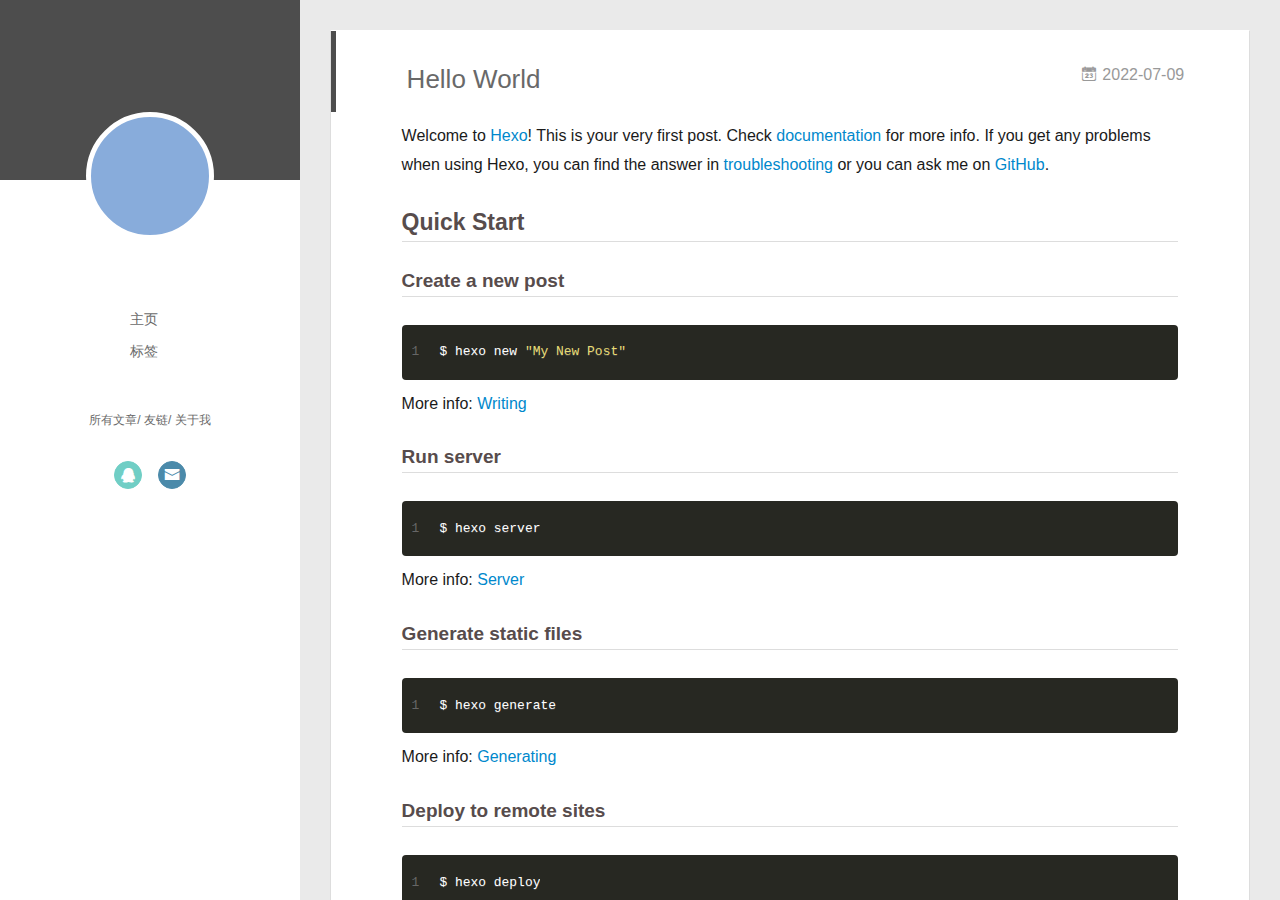
==== commit b5a53b19: "Add files via upload" ====
--- a/index.html
+++ b/index.html
@@ -57,7 +57,7 @@
 			
 				<li><a href="/">主页</a></li>
 	        
-				<li><a href="/tags/%E9%9A%8F%E7%AC%94/">随笔</a></li>
+				<li><a href="/tags/">标签</a></li>
 	        
 			</ul>
 		</nav>
@@ -129,7 +129,7 @@
 				
 					<li style="width: 50%"><a href="/">主页</a></li>
 		        
-					<li style="width: 50%"><a href="/tags/%E9%9A%8F%E7%AC%94/">随笔</a></li>
+					<li style="width: 50%"><a href="/tags/">标签</a></li>
 		        
 				</ul>
 			</nav>
@@ -187,74 +187,22 @@
     <div class="article-info article-info-index">
       
       
+	<div class="article-tag tagcloud">
+		<i class="icon-price-tags icon"></i>
+		<ul class="article-tag-list">
+			 
+        		<li class="article-tag-list-item">
+        			<a href="javascript:void(0)" class="js-tag article-tag-list-link color5">hexo</a>
+        		</li>
+      		
+		</ul>
+	</div>
+
       
 
       
         <p class="article-more-link">
           <a class="article-more-a" href="/2022/07/09/hello-world/">展开全文 >></a>
-        </p>
-      
-
-      
-      <div class="clearfix"></div>
-    </div>
-  </div>
-</article>
-
-<aside class="wrap-side-operation">
-    <div class="mod-side-operation">
-        
-        <div class="jump-container" id="js-jump-container" style="display:none;">
-            <a href="javascript:void(0)" class="mod-side-operation__jump-to-top">
-                <i class="icon-font icon-back"></i>
-            </a>
-            <div id="js-jump-plan-container" class="jump-plan-container" style="top: -11px;">
-                <i class="icon-font icon-plane jump-plane"></i>
-            </div>
-        </div>
-        
-        
-    </div>
-</aside>
-
-
-
-
-  
-    <article id="post-cbw-ak-ioi" class="article article-type-post  article-index" itemscope itemprop="blogPost">
-  <div class="article-inner">
-    
-      <header class="article-header">
-        
-  
-    <h1 itemprop="name">
-      <a class="article-title" href="/2022/07/09/cbw-ak-ioi/">cbw_ak_ioi</a>
-    </h1>
-  
-
-        
-        <a href="/2022/07/09/cbw-ak-ioi/" class="archive-article-date">
-  	<time datetime="2022-07-09T07:50:52.000Z" itemprop="datePublished"><i class="icon-calendar icon"></i>2022-07-09</time>
-</a>
-        
-      </header>
-    
-    <div class="article-entry" itemprop="articleBody">
-      
-        <p>I’am qzcbw.<br>I ak ioi</p>
-
-      
-
-      
-    </div>
-    <div class="article-info article-info-index">
-      
-      
-      
-
-      
-        <p class="article-more-link">
-          <a class="article-more-a" href="/2022/07/09/cbw-ak-ioi/">展开全文 >></a>
         </p>
       
 
@@ -397,6 +345,10 @@
             <input type="checkbox" q-on="click:toggleTag(e)" q-attr="checked:showTags">
           </label>
           <ul class="article-tag-list" q-show="showTags">
+             
+              <li class="article-tag-list-item">
+                <a href="javascript:void(0)" class="js-tag color5">hexo</a>
+              </li>
             
             <div class="clearfix"></div>
           </ul>
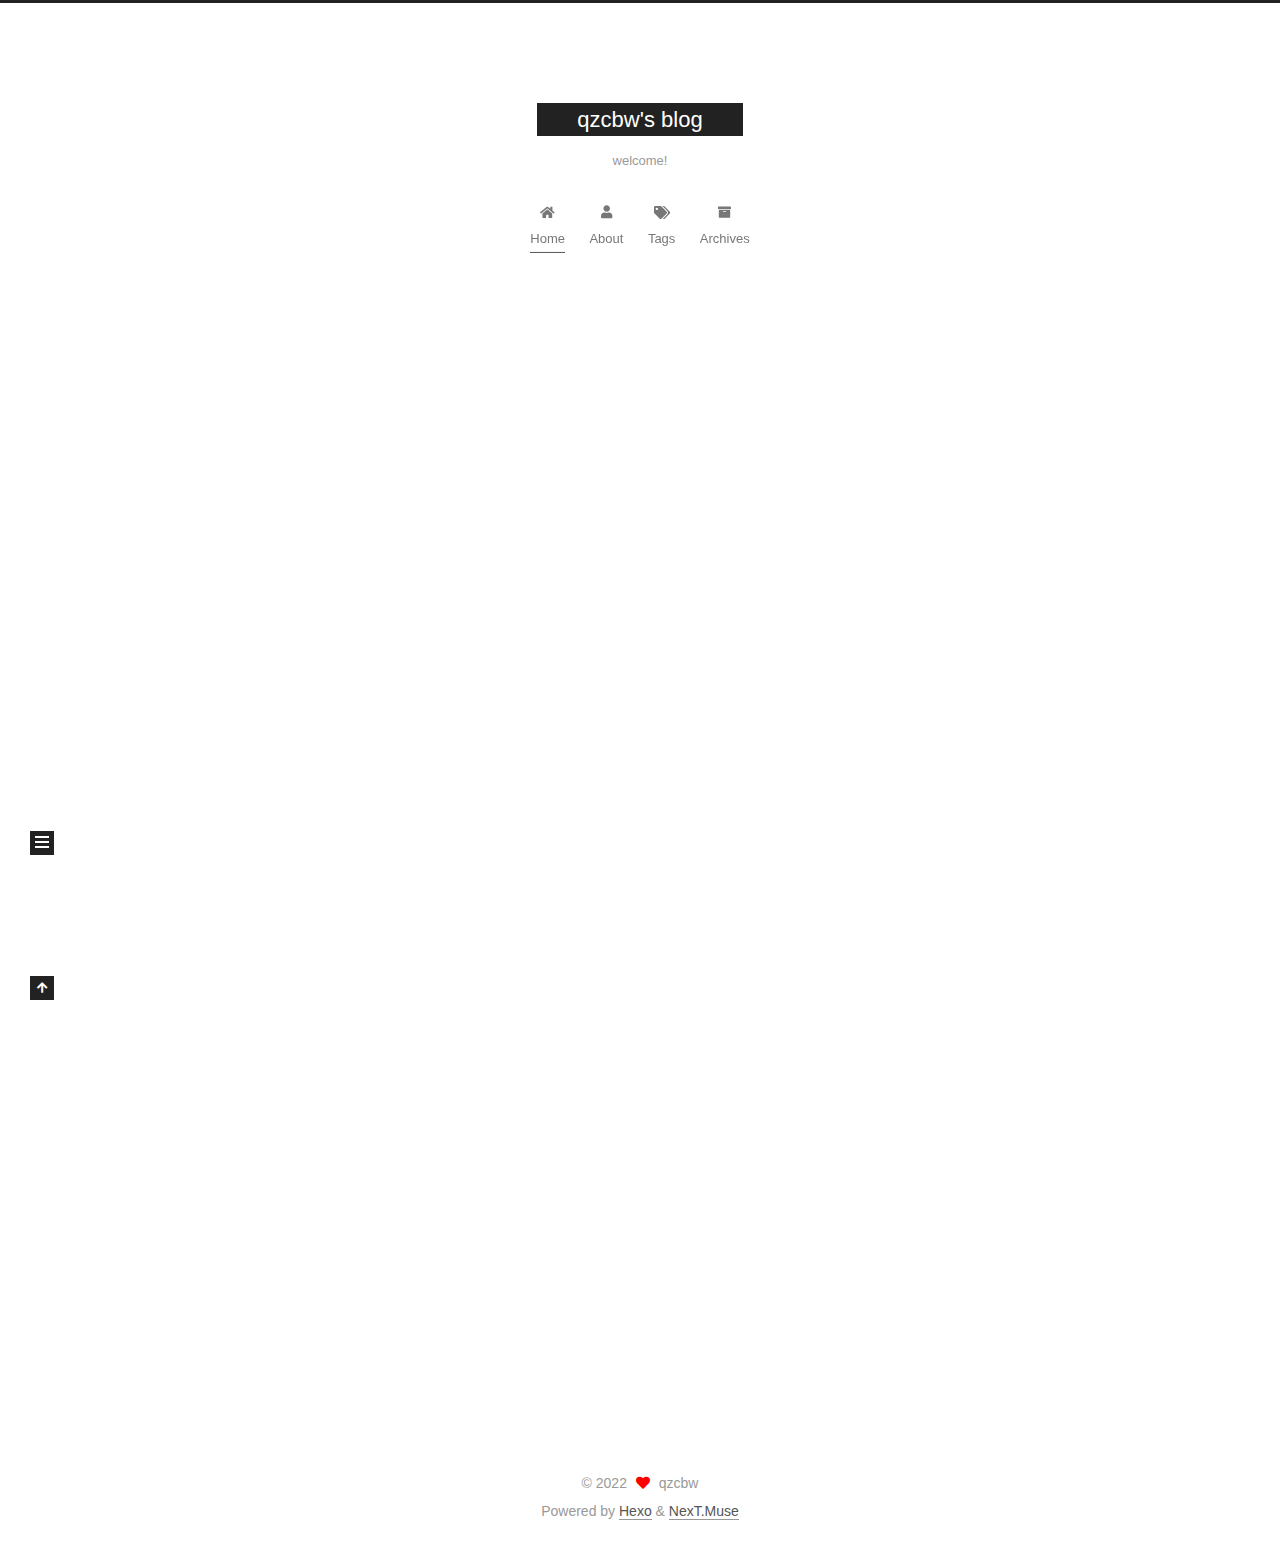
==== commit a0a4644d: "Add files via upload" ====
--- a/index.html
+++ b/index.html
@@ -1,13 +1,25 @@
 <!DOCTYPE html>
-<html>
+<html lang="en">
 <head>
-  <meta charset="utf-8">
-  
-  <meta name="renderer" content="webkit">
-  <meta http-equiv="X-UA-Compatible" content="IE=edge" >
-  <link rel="dns-prefetch" href="http://example.com">
-  <title>qzcbw&#39;s blog</title>
-  <meta name="viewport" content="width=device-width, initial-scale=1, maximum-scale=1">
+  <meta charset="UTF-8">
+<meta name="viewport" content="width=device-width, initial-scale=1, maximum-scale=2">
+<meta name="theme-color" content="#222">
+<meta name="generator" content="Hexo 6.2.0">
+  <link rel="apple-touch-icon" sizes="180x180" href="/images/apple-touch-icon-next.png">
+  <link rel="icon" type="image/png" sizes="32x32" href="/images/favicon-32x32-next.png">
+  <link rel="icon" type="image/png" sizes="16x16" href="/images/favicon-16x16-next.png">
+  <link rel="mask-icon" href="/images/logo.svg" color="#222">
+
+<link rel="stylesheet" href="/css/main.css">
+
+
+<link rel="stylesheet" href="/lib/font-awesome/css/all.min.css">
+
+<script id="hexo-configurations">
+    var NexT = window.NexT || {};
+    var CONFIG = {"hostname":"example.com","root":"/","scheme":"Muse","version":"7.8.0","exturl":false,"sidebar":{"position":"left","display":"post","padding":18,"offset":12,"onmobile":false},"copycode":{"enable":false,"show_result":false,"style":null},"back2top":{"enable":true,"sidebar":false,"scrollpercent":false},"bookmark":{"enable":false,"color":"#222","save":"auto"},"fancybox":false,"mediumzoom":false,"lazyload":false,"pangu":false,"comments":{"style":"tabs","active":null,"storage":true,"lazyload":false,"nav":null},"algolia":{"hits":{"per_page":10},"labels":{"input_placeholder":"Search for Posts","hits_empty":"We didn't find any results for the search: ${query}","hits_stats":"${hits} results found in ${time} ms"}},"localsearch":{"enable":false,"trigger":"auto","top_n_per_article":1,"unescape":false,"preload":false},"motion":{"enable":true,"async":false,"transition":{"post_block":"fadeIn","post_header":"slideDownIn","post_body":"slideDownIn","coll_header":"slideLeftIn","sidebar":"slideUpIn"}}};
+  </script>
+
   <meta name="description" content="qzcbw&#x2F;s blog qwq">
 <meta property="og:type" content="website">
 <meta property="og:title" content="qzcbw&#39;s blog">
@@ -17,156 +29,175 @@
 <meta property="og:locale" content="en_US">
 <meta property="article:author" content="qzcbw">
 <meta name="twitter:card" content="summary">
-  
-    <link rel="alternative" href="/atom.xml" title="qzcbw&#39;s blog" type="application/atom+xml">
-  
-  
-    <link rel="icon" href="/favicon.png">
-  
-  <link rel="stylesheet" type="text/css" href="/./main.0cf68a.css">
-  <style type="text/css">
-  
-    #container.show {
-      background: linear-gradient(200deg,#a0cfe4,#e8c37e);
-    }
+
+<link rel="canonical" href="http://example.com/">
+
+
+<script id="page-configurations">
+  // https://hexo.io/docs/variables.html
+  CONFIG.page = {
+    sidebar: "",
+    isHome : true,
+    isPost : false,
+    lang   : 'en'
+  };
+</script>
+
+  <title>qzcbw's blog</title>
+  
+
+
+
+
+
+
+  <noscript>
+  <style>
+  .use-motion .brand,
+  .use-motion .menu-item,
+  .sidebar-inner,
+  .use-motion .post-block,
+  .use-motion .pagination,
+  .use-motion .comments,
+  .use-motion .post-header,
+  .use-motion .post-body,
+  .use-motion .collection-header { opacity: initial; }
+
+  .use-motion .site-title,
+  .use-motion .site-subtitle {
+    opacity: initial;
+    top: initial;
+  }
+
+  .use-motion .logo-line-before i { left: initial; }
+  .use-motion .logo-line-after i { right: initial; }
   </style>
-  
-
-  
-
-<meta name="generator" content="Hexo 6.2.0"></head>
-
-<body>
-  <div id="container" q-class="show:isCtnShow">
-    <canvas id="anm-canvas" class="anm-canvas"></canvas>
-    <div class="left-col" q-class="show:isShow">
+</noscript>
+
+</head>
+
+<body itemscope itemtype="http://schema.org/WebPage">
+  <div class="container use-motion">
+    <div class="headband"></div>
+
+    <header class="header" itemscope itemtype="http://schema.org/WPHeader">
+      <div class="header-inner"><div class="site-brand-container">
+  <div class="site-nav-toggle">
+    <div class="toggle" aria-label="Toggle navigation bar">
+      <span class="toggle-line toggle-line-first"></span>
+      <span class="toggle-line toggle-line-middle"></span>
+      <span class="toggle-line toggle-line-last"></span>
+    </div>
+  </div>
+
+  <div class="site-meta">
+
+    <a href="/" class="brand" rel="start">
+      <span class="logo-line-before"><i></i></span>
+      <h1 class="site-title">qzcbw's blog</h1>
+      <span class="logo-line-after"><i></i></span>
+    </a>
+      <p class="site-subtitle" itemprop="description">welcome!</p>
+  </div>
+
+  <div class="site-nav-right">
+    <div class="toggle popup-trigger">
+    </div>
+  </div>
+</div>
+
+
+
+
+<nav class="site-nav">
+  <ul id="menu" class="main-menu menu">
+        <li class="menu-item menu-item-home">
+
+    <a href="/" rel="section"><i class="fa fa-home fa-fw"></i>Home</a>
+
+  </li>
+        <li class="menu-item menu-item-about">
+
+    <a href="/about/" rel="section"><i class="fa fa-user fa-fw"></i>About</a>
+
+  </li>
+        <li class="menu-item menu-item-tags">
+
+    <a href="/tags/" rel="section"><i class="fa fa-tags fa-fw"></i>Tags</a>
+
+  </li>
+        <li class="menu-item menu-item-archives">
+
+    <a href="/archives/" rel="section"><i class="fa fa-archive fa-fw"></i>Archives</a>
+
+  </li>
+  </ul>
+</nav>
+
+
+
+
+</div>
+    </header>
+
+    
+  <div class="back-to-top">
+    <i class="fa fa-arrow-up"></i>
+    <span>0%</span>
+  </div>
+
+
+    <main class="main">
+      <div class="main-inner">
+        <div class="content-wrap">
+          
+
+          <div class="content index posts-expand">
+            
       
-<div class="overlay" style="background: #4d4d4d"></div>
-<div class="intrude-less">
-	<header id="header" class="inner">
-		<a href="/" class="profilepic">
-			<img src="" class="js-avatar">
-		</a>
-		<hgroup>
-		  <h1 class="header-author"><a href="/"></a></h1>
-		</hgroup>
-		
-
-		<nav class="header-menu">
-			<ul>
-			
-				<li><a href="/">主页</a></li>
-	        
-				<li><a href="/tags/">标签</a></li>
-	        
-			</ul>
-		</nav>
-		<nav class="header-smart-menu">
-    		
-    			
-    			<a q-on="click: openSlider(e, 'innerArchive')" href="javascript:void(0)">所有文章</a>
-    			
-            
-    			
-    			<a q-on="click: openSlider(e, 'friends')" href="javascript:void(0)">友链</a>
-    			
-            
-    			
-    			<a q-on="click: openSlider(e, 'aboutme')" href="javascript:void(0)">关于我</a>
-    			
-            
-		</nav>
-		<nav class="header-nav">
-			<div class="social">
-				
-					<a class="qq" target="_blank" href="/3402271334" title="qq"><i class="icon-qq"></i></a>
-		        
-					<a class="mail" target="_blank" href="/cbw-1208@qq.com" title="mail"><i class="icon-mail"></i></a>
-		        
-			</div>
-		</nav>
-	</header>		
-</div>
-
-    </div>
-    <div class="mid-col" q-class="show:isShow,hide:isShow|isFalse">
+  
+  
+  <article itemscope itemtype="http://schema.org/Article" class="post-block" lang="en">
+    <link itemprop="mainEntityOfPage" href="http://example.com/2022/07/09/hello-world/">
+
+    <span hidden itemprop="author" itemscope itemtype="http://schema.org/Person">
+      <meta itemprop="image" content="/images/avatar.gif">
+      <meta itemprop="name" content="qzcbw">
+      <meta itemprop="description" content="qzcbw/s blog qwq">
+    </span>
+
+    <span hidden itemprop="publisher" itemscope itemtype="http://schema.org/Organization">
+      <meta itemprop="name" content="qzcbw's blog">
+    </span>
+      <header class="post-header">
+        <h2 class="post-title" itemprop="name headline">
+          
+            <a href="/2022/07/09/hello-world/" class="post-title-link" itemprop="url">Hello  World</a>
+        </h2>
+
+        <div class="post-meta">
+            <span class="post-meta-item">
+              <span class="post-meta-item-icon">
+                <i class="far fa-calendar"></i>
+              </span>
+              <span class="post-meta-item-text">Posted on</span>
+              
+
+              <time title="Created: 2022-07-09 15:55:55 / Modified: 16:18:58" itemprop="dateCreated datePublished" datetime="2022-07-09T15:55:55+08:00">2022-07-09</time>
+            </span>
+
+          
+
+        </div>
+      </header>
+
+    
+    
+    
+    <div class="post-body" itemprop="articleBody">
+
       
-<nav id="mobile-nav">
-  	<div class="overlay js-overlay" style="background: #4d4d4d"></div>
-	<div class="btnctn js-mobile-btnctn">
-  		<div class="slider-trigger list" q-on="click: openSlider(e)"><i class="icon icon-sort"></i></div>
-	</div>
-	<div class="intrude-less">
-		<header id="header" class="inner">
-			<div class="profilepic">
-				<img src="" class="js-avatar">
-			</div>
-			<hgroup>
-			  <h1 class="header-author js-header-author"></h1>
-			</hgroup>
-			
-			
-			
-				
-			
-				
-			
-			
-			
-			<nav class="header-nav">
-				<div class="social">
-					
-						<a class="qq" target="_blank" href="/3402271334" title="qq"><i class="icon-qq"></i></a>
-			        
-						<a class="mail" target="_blank" href="/cbw-1208@qq.com" title="mail"><i class="icon-mail"></i></a>
-			        
-				</div>
-			</nav>
-
-			<nav class="header-menu js-header-menu">
-				<ul style="width: 50%">
-				
-				
-					<li style="width: 50%"><a href="/">主页</a></li>
-		        
-					<li style="width: 50%"><a href="/tags/">标签</a></li>
-		        
-				</ul>
-			</nav>
-		</header>				
-	</div>
-	<div class="mobile-mask" style="display:none" q-show="isShow"></div>
-</nav>
-
-      <div id="wrapper" class="body-wrap">
-        <div class="menu-l">
-          <div class="canvas-wrap">
-            <canvas data-colors="#eaeaea" data-sectionHeight="100" data-contentId="js-content" id="myCanvas1" class="anm-canvas"></canvas>
-          </div>
-          <div id="js-content" class="content-ll">
-            
-  
-    <article id="post-hello-world" class="article article-type-post  article-index" itemscope itemprop="blogPost">
-  <div class="article-inner">
-    
-      <header class="article-header">
-        
-  
-    <h1 itemprop="name">
-      <a class="article-title" href="/2022/07/09/hello-world/">Hello World</a>
-    </h1>
-  
-
-        
-        <a href="/2022/07/09/hello-world/" class="archive-article-date">
-  	<time datetime="2022-07-09T07:55:55.420Z" itemprop="datePublished"><i class="icon-calendar icon"></i>2022-07-09</time>
-</a>
-        
-      </header>
-    
-    <div class="article-entry" itemprop="articleBody">
-      
-        <p>Welcome to <a target="_blank" rel="noopener" href="https://hexo.io/">Hexo</a>! This is your very first post. Check <a target="_blank" rel="noopener" href="https://hexo.io/docs/">documentation</a> for more info. If you get any problems when using Hexo, you can find the answer in <a target="_blank" rel="noopener" href="https://hexo.io/docs/troubleshooting.html">troubleshooting</a> or you can ask me on <a target="_blank" rel="noopener" href="https://github.com/hexojs/hexo/issues">GitHub</a>.</p>
+          <p>Welcome to <a target="_blank" rel="noopener" href="https://hexo.io/">Hexo</a>! This is your very first post. Check <a target="_blank" rel="noopener" href="https://hexo.io/docs/">documentation</a> for more info. If you get any problems when using Hexo, you can find the answer in <a target="_blank" rel="noopener" href="https://hexo.io/docs/troubleshooting.html">troubleshooting</a> or you can ask me on <a target="_blank" rel="noopener" href="https://github.com/hexojs/hexo/issues">GitHub</a>.</p>
 <h2 id="Quick-Start"><a href="#Quick-Start" class="headerlink" title="Quick Start"></a>Quick Start</h2><h3 id="Create-a-new-post"><a href="#Create-a-new-post" class="headerlink" title="Create a new post"></a>Create a new post</h3><figure class="highlight bash"><table><tr><td class="gutter"><pre><span class="line">1</span><br></pre></td><td class="code"><pre><span class="line">$ hexo new <span class="string">&quot;My New Post&quot;</span></span><br></pre></td></tr></table></figure>
 
 <p>More info: <a target="_blank" rel="noopener" href="https://hexo.io/docs/writing.html">Writing</a></p>
@@ -181,328 +212,178 @@
 <p>More info: <a target="_blank" rel="noopener" href="https://hexo.io/docs/one-command-deployment.html">Deployment</a></p>
 
       
-
-      
     </div>
-    <div class="article-info article-info-index">
-      
-      
-	<div class="article-tag tagcloud">
-		<i class="icon-price-tags icon"></i>
-		<ul class="article-tag-list">
-			 
-        		<li class="article-tag-list-item">
-        			<a href="javascript:void(0)" class="js-tag article-tag-list-link color5">hexo</a>
-        		</li>
-      		
-		</ul>
-	</div>
-
-      
-
-      
-        <p class="article-more-link">
-          <a class="article-more-a" href="/2022/07/09/hello-world/">展开全文 >></a>
-        </p>
-      
-
-      
-      <div class="clearfix"></div>
+
+    
+    
+    
+      <footer class="post-footer">
+        <div class="post-eof"></div>
+      </footer>
+  </article>
+  
+  
+  
+
+
+  
+
+
+
+          </div>
+          
+
+<script>
+  window.addEventListener('tabs:register', () => {
+    let { activeClass } = CONFIG.comments;
+    if (CONFIG.comments.storage) {
+      activeClass = localStorage.getItem('comments_active') || activeClass;
+    }
+    if (activeClass) {
+      let activeTab = document.querySelector(`a[href="#comment-${activeClass}"]`);
+      if (activeTab) {
+        activeTab.click();
+      }
+    }
+  });
+  if (CONFIG.comments.storage) {
+    window.addEventListener('tabs:click', event => {
+      if (!event.target.matches('.tabs-comment .tab-content .tab-pane')) return;
+      let commentClass = event.target.classList[1];
+      localStorage.setItem('comments_active', commentClass);
+    });
+  }
+</script>
+
+        </div>
+          
+  
+  <div class="toggle sidebar-toggle">
+    <span class="toggle-line toggle-line-first"></span>
+    <span class="toggle-line toggle-line-middle"></span>
+    <span class="toggle-line toggle-line-last"></span>
+  </div>
+
+  <aside class="sidebar">
+    <div class="sidebar-inner">
+
+      <ul class="sidebar-nav motion-element">
+        <li class="sidebar-nav-toc">
+          Table of Contents
+        </li>
+        <li class="sidebar-nav-overview">
+          Overview
+        </li>
+      </ul>
+
+      <!--noindex-->
+      <div class="post-toc-wrap sidebar-panel">
+      </div>
+      <!--/noindex-->
+
+      <div class="site-overview-wrap sidebar-panel">
+        <div class="site-author motion-element" itemprop="author" itemscope itemtype="http://schema.org/Person">
+  <p class="site-author-name" itemprop="name">qzcbw</p>
+  <div class="site-description" itemprop="description">qzcbw/s blog qwq</div>
+</div>
+<div class="site-state-wrap motion-element">
+  <nav class="site-state">
+      <div class="site-state-item site-state-posts">
+          <a href="/archives/">
+        
+          <span class="site-state-item-count">1</span>
+          <span class="site-state-item-name">posts</span>
+        </a>
+      </div>
+      <div class="site-state-item site-state-tags">
+            <a href="/tags/">
+          
+        <span class="site-state-item-count">1</span>
+        <span class="site-state-item-name">tags</span></a>
+      </div>
+  </nav>
+</div>
+
+
+
+      </div>
+
     </div>
-  </div>
-</article>
-
-<aside class="wrap-side-operation">
-    <div class="mod-side-operation">
+  </aside>
+  <div id="sidebar-dimmer"></div>
+
+
+      </div>
+    </main>
+
+    <footer class="footer">
+      <div class="footer-inner">
         
-        <div class="jump-container" id="js-jump-container" style="display:none;">
-            <a href="javascript:void(0)" class="mod-side-operation__jump-to-top">
-                <i class="icon-font icon-back"></i>
-            </a>
-            <div id="js-jump-plan-container" class="jump-plan-container" style="top: -11px;">
-                <i class="icon-font icon-plane jump-plane"></i>
-            </div>
-        </div>
+
         
+
+<div class="copyright">
+  
+  &copy; 
+  <span itemprop="copyrightYear">2022</span>
+  <span class="with-love">
+    <i class="fa fa-heart"></i>
+  </span>
+  <span class="author" itemprop="copyrightHolder">qzcbw</span>
+</div>
+  <div class="powered-by">Powered by <a href="https://hexo.io/" class="theme-link" rel="noopener" target="_blank">Hexo</a> & <a href="https://muse.theme-next.org/" class="theme-link" rel="noopener" target="_blank">NexT.Muse</a>
+  </div>
+
         
-    </div>
-</aside>
-
-
-
-
-  
-  
-
-
-          </div>
-        </div>
-      </div>
-      <footer id="footer">
-  <div class="outer">
-    <div id="footer-info">
-    	<div class="footer-left">
-    		&copy; 2022 qzcbw
-    	</div>
-      	<div class="footer-right">
-      		<a href="http://hexo.io/" target="_blank">Hexo</a>  Theme <a href="https://github.com/litten/hexo-theme-yilia" target="_blank">Yilia</a> by Litten
-      	</div>
-    </div>
-  </div>
-</footer>
-    </div>
-    <script>
-	var yiliaConfig = {
-		mathjax: ture,
-		isHome: true,
-		isPost: false,
-		isArchive: false,
-		isTag: false,
-		isCategory: false,
-		open_in_new: ture,
-		toc_hide_index: true,
-		root: "/",
-		innerArchive: true,
-		showTags: false
-	}
-</script>
-
-<script>!function(t){function n(e){if(r[e])return r[e].exports;var i=r[e]={exports:{},id:e,loaded:!1};return t[e].call(i.exports,i,i.exports,n),i.loaded=!0,i.exports}var r={};n.m=t,n.c=r,n.p="./",n(0)}([function(t,n,r){r(195),t.exports=r(191)},function(t,n,r){var e=r(3),i=r(52),o=r(27),u=r(28),c=r(53),f="prototype",a=function(t,n,r){var s,l,h,v,p=t&a.F,d=t&a.G,y=t&a.S,g=t&a.P,b=t&a.B,m=d?e:y?e[n]||(e[n]={}):(e[n]||{})[f],x=d?i:i[n]||(i[n]={}),w=x[f]||(x[f]={});d&&(r=n);for(s in r)l=!p&&m&&void 0!==m[s],h=(l?m:r)[s],v=b&&l?c(h,e):g&&"function"==typeof h?c(Function.call,h):h,m&&u(m,s,h,t&a.U),x[s]!=h&&o(x,s,v),g&&w[s]!=h&&(w[s]=h)};e.core=i,a.F=1,a.G=2,a.S=4,a.P=8,a.B=16,a.W=32,a.U=64,a.R=128,t.exports=a},function(t,n,r){var e=r(6);t.exports=function(t){if(!e(t))throw TypeError(t+" is not an object!");return t}},function(t,n){var r=t.exports="undefined"!=typeof window&&window.Math==Math?window:"undefined"!=typeof self&&self.Math==Math?self:Function("return this")();"number"==typeof __g&&(__g=r)},function(t,n){t.exports=function(t){try{return!!t()}catch(t){return!0}}},function(t,n){var r=t.exports="undefined"!=typeof window&&window.Math==Math?window:"undefined"!=typeof self&&self.Math==Math?self:Function("return this")();"number"==typeof __g&&(__g=r)},function(t,n){t.exports=function(t){return"object"==typeof t?null!==t:"function"==typeof t}},function(t,n,r){var e=r(126)("wks"),i=r(76),o=r(3).Symbol,u="function"==typeof o;(t.exports=function(t){return e[t]||(e[t]=u&&o[t]||(u?o:i)("Symbol."+t))}).store=e},function(t,n){var r={}.hasOwnProperty;t.exports=function(t,n){return r.call(t,n)}},function(t,n,r){var e=r(94),i=r(33);t.exports=function(t){return e(i(t))}},function(t,n,r){t.exports=!r(4)(function(){return 7!=Object.defineProperty({},"a",{get:function(){return 7}}).a})},function(t,n,r){var e=r(2),i=r(167),o=r(50),u=Object.defineProperty;n.f=r(10)?Object.defineProperty:function(t,n,r){if(e(t),n=o(n,!0),e(r),i)try{return u(t,n,r)}catch(t){}if("get"in r||"set"in r)throw TypeError("Accessors not supported!");return"value"in r&&(t[n]=r.value),t}},function(t,n,r){t.exports=!r(18)(function(){return 7!=Object.defineProperty({},"a",{get:function(){return 7}}).a})},function(t,n,r){var e=r(14),i=r(22);t.exports=r(12)?function(t,n,r){return e.f(t,n,i(1,r))}:function(t,n,r){return t[n]=r,t}},function(t,n,r){var e=r(20),i=r(58),o=r(42),u=Object.defineProperty;n.f=r(12)?Object.defineProperty:function(t,n,r){if(e(t),n=o(n,!0),e(r),i)try{return u(t,n,r)}catch(t){}if("get"in r||"set"in r)throw TypeError("Accessors not supported!");return"value"in r&&(t[n]=r.value),t}},function(t,n,r){var e=r(40)("wks"),i=r(23),o=r(5).Symbol,u="function"==typeof o;(t.exports=function(t){return e[t]||(e[t]=u&&o[t]||(u?o:i)("Symbol."+t))}).store=e},function(t,n,r){var e=r(67),i=Math.min;t.exports=function(t){return t>0?i(e(t),9007199254740991):0}},function(t,n,r){var e=r(46);t.exports=function(t){return Object(e(t))}},function(t,n){t.exports=function(t){try{return!!t()}catch(t){return!0}}},function(t,n,r){var e=r(63),i=r(34);t.exports=Object.keys||function(t){return e(t,i)}},function(t,n,r){var e=r(21);t.exports=function(t){if(!e(t))throw TypeError(t+" is not an object!");return t}},function(t,n){t.exports=function(t){return"object"==typeof t?null!==t:"function"==typeof t}},function(t,n){t.exports=function(t,n){return{enumerable:!(1&t),configurable:!(2&t),writable:!(4&t),value:n}}},function(t,n){var r=0,e=Math.random();t.exports=function(t){return"Symbol(".concat(void 0===t?"":t,")_",(++r+e).toString(36))}},function(t,n){var r={}.hasOwnProperty;t.exports=function(t,n){return r.call(t,n)}},function(t,n){var r=t.exports={version:"2.4.0"};"number"==typeof __e&&(__e=r)},function(t,n){t.exports=function(t){if("function"!=typeof t)throw TypeError(t+" is not a function!");return t}},function(t,n,r){var e=r(11),i=r(66);t.exports=r(10)?function(t,n,r){return e.f(t,n,i(1,r))}:function(t,n,r){return t[n]=r,t}},function(t,n,r){var e=r(3),i=r(27),o=r(24),u=r(76)("src"),c="toString",f=Function[c],a=(""+f).split(c);r(52).inspectSource=function(t){return f.call(t)},(t.exports=function(t,n,r,c){var f="function"==typeof r;f&&(o(r,"name")||i(r,"name",n)),t[n]!==r&&(f&&(o(r,u)||i(r,u,t[n]?""+t[n]:a.join(String(n)))),t===e?t[n]=r:c?t[n]?t[n]=r:i(t,n,r):(delete t[n],i(t,n,r)))})(Function.prototype,c,function(){return"function"==typeof this&&this[u]||f.call(this)})},function(t,n,r){var e=r(1),i=r(4),o=r(46),u=function(t,n,r,e){var i=String(o(t)),u="<"+n;return""!==r&&(u+=" "+r+'="'+String(e).replace(/"/g,"&quot;")+'"'),u+">"+i+"</"+n+">"};t.exports=function(t,n){var r={};r[t]=n(u),e(e.P+e.F*i(function(){var n=""[t]('"');return n!==n.toLowerCase()||n.split('"').length>3}),"String",r)}},function(t,n,r){var e=r(115),i=r(46);t.exports=function(t){return e(i(t))}},function(t,n,r){var e=r(116),i=r(66),o=r(30),u=r(50),c=r(24),f=r(167),a=Object.getOwnPropertyDescriptor;n.f=r(10)?a:function(t,n){if(t=o(t),n=u(n,!0),f)try{return a(t,n)}catch(t){}if(c(t,n))return i(!e.f.call(t,n),t[n])}},function(t,n,r){var e=r(24),i=r(17),o=r(145)("IE_PROTO"),u=Object.prototype;t.exports=Object.getPrototypeOf||function(t){return t=i(t),e(t,o)?t[o]:"function"==typeof t.constructor&&t instanceof t.constructor?t.constructor.prototype:t instanceof Object?u:null}},function(t,n){t.exports=function(t){if(void 0==t)throw TypeError("Can't call method on  "+t);return t}},function(t,n){t.exports="constructor,hasOwnProperty,isPrototypeOf,propertyIsEnumerable,toLocaleString,toString,valueOf".split(",")},function(t,n){t.exports={}},function(t,n){t.exports=!0},function(t,n){n.f={}.propertyIsEnumerable},function(t,n,r){var e=r(14).f,i=r(8),o=r(15)("toStringTag");t.exports=function(t,n,r){t&&!i(t=r?t:t.prototype,o)&&e(t,o,{configurable:!0,value:n})}},function(t,n,r){var e=r(40)("keys"),i=r(23);t.exports=function(t){return e[t]||(e[t]=i(t))}},function(t,n,r){var e=r(5),i="__core-js_shared__",o=e[i]||(e[i]={});t.exports=function(t){return o[t]||(o[t]={})}},function(t,n){var r=Math.ceil,e=Math.floor;t.exports=function(t){return isNaN(t=+t)?0:(t>0?e:r)(t)}},function(t,n,r){var e=r(21);t.exports=function(t,n){if(!e(t))return t;var r,i;if(n&&"function"==typeof(r=t.toString)&&!e(i=r.call(t)))return i;if("function"==typeof(r=t.valueOf)&&!e(i=r.call(t)))return i;if(!n&&"function"==typeof(r=t.toString)&&!e(i=r.call(t)))return i;throw TypeError("Can't convert object to primitive value")}},function(t,n,r){var e=r(5),i=r(25),o=r(36),u=r(44),c=r(14).f;t.exports=function(t){var n=i.Symbol||(i.Symbol=o?{}:e.Symbol||{});"_"==t.charAt(0)||t in n||c(n,t,{value:u.f(t)})}},function(t,n,r){n.f=r(15)},function(t,n){var r={}.toString;t.exports=function(t){return r.call(t).slice(8,-1)}},function(t,n){t.exports=function(t){if(void 0==t)throw TypeError("Can't call method on  "+t);return t}},function(t,n,r){var e=r(4);t.exports=function(t,n){return!!t&&e(function(){n?t.call(null,function(){},1):t.call(null)})}},function(t,n,r){var e=r(53),i=r(115),o=r(17),u=r(16),c=r(203);t.exports=function(t,n){var r=1==t,f=2==t,a=3==t,s=4==t,l=6==t,h=5==t||l,v=n||c;return function(n,c,p){for(var d,y,g=o(n),b=i(g),m=e(c,p,3),x=u(b.length),w=0,S=r?v(n,x):f?v(n,0):void 0;x>w;w++)if((h||w in b)&&(d=b[w],y=m(d,w,g),t))if(r)S[w]=y;else if(y)switch(t){case 3:return!0;case 5:return d;case 6:return w;case 2:S.push(d)}else if(s)return!1;return l?-1:a||s?s:S}}},function(t,n,r){var e=r(1),i=r(52),o=r(4);t.exports=function(t,n){var r=(i.Object||{})[t]||Object[t],u={};u[t]=n(r),e(e.S+e.F*o(function(){r(1)}),"Object",u)}},function(t,n,r){var e=r(6);t.exports=function(t,n){if(!e(t))return t;var r,i;if(n&&"function"==typeof(r=t.toString)&&!e(i=r.call(t)))return i;if("function"==typeof(r=t.valueOf)&&!e(i=r.call(t)))return i;if(!n&&"function"==typeof(r=t.toString)&&!e(i=r.call(t)))return i;throw TypeError("Can't convert object to primitive value")}},function(t,n,r){var e=r(5),i=r(25),o=r(91),u=r(13),c="prototype",f=function(t,n,r){var a,s,l,h=t&f.F,v=t&f.G,p=t&f.S,d=t&f.P,y=t&f.B,g=t&f.W,b=v?i:i[n]||(i[n]={}),m=b[c],x=v?e:p?e[n]:(e[n]||{})[c];v&&(r=n);for(a in r)(s=!h&&x&&void 0!==x[a])&&a in b||(l=s?x[a]:r[a],b[a]=v&&"function"!=typeof x[a]?r[a]:y&&s?o(l,e):g&&x[a]==l?function(t){var n=function(n,r,e){if(this instanceof t){switch(arguments.length){case 0:return new t;case 1:return new t(n);case 2:return new t(n,r)}return new t(n,r,e)}return t.apply(this,arguments)};return n[c]=t[c],n}(l):d&&"function"==typeof l?o(Function.call,l):l,d&&((b.virtual||(b.virtual={}))[a]=l,t&f.R&&m&&!m[a]&&u(m,a,l)))};f.F=1,f.G=2,f.S=4,f.P=8,f.B=16,f.W=32,f.U=64,f.R=128,t.exports=f},function(t,n){var r=t.exports={version:"2.4.0"};"number"==typeof __e&&(__e=r)},function(t,n,r){var e=r(26);t.exports=function(t,n,r){if(e(t),void 0===n)return t;switch(r){case 1:return function(r){return t.call(n,r)};case 2:return function(r,e){return t.call(n,r,e)};case 3:return function(r,e,i){return t.call(n,r,e,i)}}return function(){return t.apply(n,arguments)}}},function(t,n,r){var e=r(183),i=r(1),o=r(126)("metadata"),u=o.store||(o.store=new(r(186))),c=function(t,n,r){var i=u.get(t);if(!i){if(!r)return;u.set(t,i=new e)}var o=i.get(n);if(!o){if(!r)return;i.set(n,o=new e)}return o},f=function(t,n,r){var e=c(n,r,!1);return void 0!==e&&e.has(t)},a=function(t,n,r){var e=c(n,r,!1);return void 0===e?void 0:e.get(t)},s=function(t,n,r,e){c(r,e,!0).set(t,n)},l=function(t,n){var r=c(t,n,!1),e=[];return r&&r.forEach(function(t,n){e.push(n)}),e},h=function(t){return void 0===t||"symbol"==typeof t?t:String(t)},v=function(t){i(i.S,"Reflect",t)};t.exports={store:u,map:c,has:f,get:a,set:s,keys:l,key:h,exp:v}},function(t,n,r){"use strict";if(r(10)){var e=r(69),i=r(3),o=r(4),u=r(1),c=r(127),f=r(152),a=r(53),s=r(68),l=r(66),h=r(27),v=r(73),p=r(67),d=r(16),y=r(75),g=r(50),b=r(24),m=r(180),x=r(114),w=r(6),S=r(17),_=r(137),O=r(70),E=r(32),P=r(71).f,j=r(154),F=r(76),M=r(7),A=r(48),N=r(117),T=r(146),I=r(155),k=r(80),L=r(123),R=r(74),C=r(130),D=r(160),U=r(11),W=r(31),G=U.f,B=W.f,V=i.RangeError,z=i.TypeError,q=i.Uint8Array,K="ArrayBuffer",J="Shared"+K,Y="BYTES_PER_ELEMENT",H="prototype",$=Array[H],X=f.ArrayBuffer,Q=f.DataView,Z=A(0),tt=A(2),nt=A(3),rt=A(4),et=A(5),it=A(6),ot=N(!0),ut=N(!1),ct=I.values,ft=I.keys,at=I.entries,st=$.lastIndexOf,lt=$.reduce,ht=$.reduceRight,vt=$.join,pt=$.sort,dt=$.slice,yt=$.toString,gt=$.toLocaleString,bt=M("iterator"),mt=M("toStringTag"),xt=F("typed_constructor"),wt=F("def_constructor"),St=c.CONSTR,_t=c.TYPED,Ot=c.VIEW,Et="Wrong length!",Pt=A(1,function(t,n){return Tt(T(t,t[wt]),n)}),jt=o(function(){return 1===new q(new Uint16Array([1]).buffer)[0]}),Ft=!!q&&!!q[H].set&&o(function(){new q(1).set({})}),Mt=function(t,n){if(void 0===t)throw z(Et);var r=+t,e=d(t);if(n&&!m(r,e))throw V(Et);return e},At=function(t,n){var r=p(t);if(r<0||r%n)throw V("Wrong offset!");return r},Nt=function(t){if(w(t)&&_t in t)return t;throw z(t+" is not a typed array!")},Tt=function(t,n){if(!(w(t)&&xt in t))throw z("It is not a typed array constructor!");return new t(n)},It=function(t,n){return kt(T(t,t[wt]),n)},kt=function(t,n){for(var r=0,e=n.length,i=Tt(t,e);e>r;)i[r]=n[r++];return i},Lt=function(t,n,r){G(t,n,{get:function(){return this._d[r]}})},Rt=function(t){var n,r,e,i,o,u,c=S(t),f=arguments.length,s=f>1?arguments[1]:void 0,l=void 0!==s,h=j(c);if(void 0!=h&&!_(h)){for(u=h.call(c),e=[],n=0;!(o=u.next()).done;n++)e.push(o.value);c=e}for(l&&f>2&&(s=a(s,arguments[2],2)),n=0,r=d(c.length),i=Tt(this,r);r>n;n++)i[n]=l?s(c[n],n):c[n];return i},Ct=function(){for(var t=0,n=arguments.length,r=Tt(this,n);n>t;)r[t]=arguments[t++];return r},Dt=!!q&&o(function(){gt.call(new q(1))}),Ut=function(){return gt.apply(Dt?dt.call(Nt(this)):Nt(this),arguments)},Wt={copyWithin:function(t,n){return D.call(Nt(this),t,n,arguments.length>2?arguments[2]:void 0)},every:function(t){return rt(Nt(this),t,arguments.length>1?arguments[1]:void 0)},fill:function(t){return C.apply(Nt(this),arguments)},filter:function(t){return It(this,tt(Nt(this),t,arguments.length>1?arguments[1]:void 0))},find:function(t){return et(Nt(this),t,arguments.length>1?arguments[1]:void 0)},findIndex:function(t){return it(Nt(this),t,arguments.length>1?arguments[1]:void 0)},forEach:function(t){Z(Nt(this),t,arguments.length>1?arguments[1]:void 0)},indexOf:function(t){return ut(Nt(this),t,arguments.length>1?arguments[1]:void 0)},includes:function(t){return ot(Nt(this),t,arguments.length>1?arguments[1]:void 0)},join:function(t){return vt.apply(Nt(this),arguments)},lastIndexOf:function(t){return st.apply(Nt(this),arguments)},map:function(t){return Pt(Nt(this),t,arguments.length>1?arguments[1]:void 0)},reduce:function(t){return lt.apply(Nt(this),arguments)},reduceRight:function(t){return ht.apply(Nt(this),arguments)},reverse:function(){for(var t,n=this,r=Nt(n).length,e=Math.floor(r/2),i=0;i<e;)t=n[i],n[i++]=n[--r],n[r]=t;return n},some:function(t){return nt(Nt(this),t,arguments.length>1?arguments[1]:void 0)},sort:function(t){return pt.call(Nt(this),t)},subarray:function(t,n){var r=Nt(this),e=r.length,i=y(t,e);return new(T(r,r[wt]))(r.buffer,r.byteOffset+i*r.BYTES_PER_ELEMENT,d((void 0===n?e:y(n,e))-i))}},Gt=function(t,n){return It(this,dt.call(Nt(this),t,n))},Bt=function(t){Nt(this);var n=At(arguments[1],1),r=this.length,e=S(t),i=d(e.length),o=0;if(i+n>r)throw V(Et);for(;o<i;)this[n+o]=e[o++]},Vt={entries:function(){return at.call(Nt(this))},keys:function(){return ft.call(Nt(this))},values:function(){return ct.call(Nt(this))}},zt=function(t,n){return w(t)&&t[_t]&&"symbol"!=typeof n&&n in t&&String(+n)==String(n)},qt=function(t,n){return zt(t,n=g(n,!0))?l(2,t[n]):B(t,n)},Kt=function(t,n,r){return!(zt(t,n=g(n,!0))&&w(r)&&b(r,"value"))||b(r,"get")||b(r,"set")||r.configurable||b(r,"writable")&&!r.writable||b(r,"enumerable")&&!r.enumerable?G(t,n,r):(t[n]=r.value,t)};St||(W.f=qt,U.f=Kt),u(u.S+u.F*!St,"Object",{getOwnPropertyDescriptor:qt,defineProperty:Kt}),o(function(){yt.call({})})&&(yt=gt=function(){return vt.call(this)});var Jt=v({},Wt);v(Jt,Vt),h(Jt,bt,Vt.values),v(Jt,{slice:Gt,set:Bt,constructor:function(){},toString:yt,toLocaleString:Ut}),Lt(Jt,"buffer","b"),Lt(Jt,"byteOffset","o"),Lt(Jt,"byteLength","l"),Lt(Jt,"length","e"),G(Jt,mt,{get:function(){return this[_t]}}),t.exports=function(t,n,r,f){f=!!f;var a=t+(f?"Clamped":"")+"Array",l="Uint8Array"!=a,v="get"+t,p="set"+t,y=i[a],g=y||{},b=y&&E(y),m=!y||!c.ABV,S={},_=y&&y[H],j=function(t,r){var e=t._d;return e.v[v](r*n+e.o,jt)},F=function(t,r,e){var i=t._d;f&&(e=(e=Math.round(e))<0?0:e>255?255:255&e),i.v[p](r*n+i.o,e,jt)},M=function(t,n){G(t,n,{get:function(){return j(this,n)},set:function(t){return F(this,n,t)},enumerable:!0})};m?(y=r(function(t,r,e,i){s(t,y,a,"_d");var o,u,c,f,l=0,v=0;if(w(r)){if(!(r instanceof X||(f=x(r))==K||f==J))return _t in r?kt(y,r):Rt.call(y,r);o=r,v=At(e,n);var p=r.byteLength;if(void 0===i){if(p%n)throw V(Et);if((u=p-v)<0)throw V(Et)}else if((u=d(i)*n)+v>p)throw V(Et);c=u/n}else c=Mt(r,!0),u=c*n,o=new X(u);for(h(t,"_d",{b:o,o:v,l:u,e:c,v:new Q(o)});l<c;)M(t,l++)}),_=y[H]=O(Jt),h(_,"constructor",y)):L(function(t){new y(null),new y(t)},!0)||(y=r(function(t,r,e,i){s(t,y,a);var o;return w(r)?r instanceof X||(o=x(r))==K||o==J?void 0!==i?new g(r,At(e,n),i):void 0!==e?new g(r,At(e,n)):new g(r):_t in r?kt(y,r):Rt.call(y,r):new g(Mt(r,l))}),Z(b!==Function.prototype?P(g).concat(P(b)):P(g),function(t){t in y||h(y,t,g[t])}),y[H]=_,e||(_.constructor=y));var A=_[bt],N=!!A&&("values"==A.name||void 0==A.name),T=Vt.values;h(y,xt,!0),h(_,_t,a),h(_,Ot,!0),h(_,wt,y),(f?new y(1)[mt]==a:mt in _)||G(_,mt,{get:function(){return a}}),S[a]=y,u(u.G+u.W+u.F*(y!=g),S),u(u.S,a,{BYTES_PER_ELEMENT:n,from:Rt,of:Ct}),Y in _||h(_,Y,n),u(u.P,a,Wt),R(a),u(u.P+u.F*Ft,a,{set:Bt}),u(u.P+u.F*!N,a,Vt),u(u.P+u.F*(_.toString!=yt),a,{toString:yt}),u(u.P+u.F*o(function(){new y(1).slice()}),a,{slice:Gt}),u(u.P+u.F*(o(function(){return[1,2].toLocaleString()!=new y([1,2]).toLocaleString()})||!o(function(){_.toLocaleString.call([1,2])})),a,{toLocaleString:Ut}),k[a]=N?A:T,e||N||h(_,bt,T)}}else t.exports=function(){}},function(t,n){var r={}.toString;t.exports=function(t){return r.call(t).slice(8,-1)}},function(t,n,r){var e=r(21),i=r(5).document,o=e(i)&&e(i.createElement);t.exports=function(t){return o?i.createElement(t):{}}},function(t,n,r){t.exports=!r(12)&&!r(18)(function(){return 7!=Object.defineProperty(r(57)("div"),"a",{get:function(){return 7}}).a})},function(t,n,r){"use strict";var e=r(36),i=r(51),o=r(64),u=r(13),c=r(8),f=r(35),a=r(96),s=r(38),l=r(103),h=r(15)("iterator"),v=!([].keys&&"next"in[].keys()),p="keys",d="values",y=function(){return this};t.exports=function(t,n,r,g,b,m,x){a(r,n,g);var w,S,_,O=function(t){if(!v&&t in F)return F[t];switch(t){case p:case d:return function(){return new r(this,t)}}return function(){return new r(this,t)}},E=n+" Iterator",P=b==d,j=!1,F=t.prototype,M=F[h]||F["@@iterator"]||b&&F[b],A=M||O(b),N=b?P?O("entries"):A:void 0,T="Array"==n?F.entries||M:M;if(T&&(_=l(T.call(new t)))!==Object.prototype&&(s(_,E,!0),e||c(_,h)||u(_,h,y)),P&&M&&M.name!==d&&(j=!0,A=function(){return M.call(this)}),e&&!x||!v&&!j&&F[h]||u(F,h,A),f[n]=A,f[E]=y,b)if(w={values:P?A:O(d),keys:m?A:O(p),entries:N},x)for(S in w)S in F||o(F,S,w[S]);else i(i.P+i.F*(v||j),n,w);return w}},function(t,n,r){var e=r(20),i=r(100),o=r(34),u=r(39)("IE_PROTO"),c=function(){},f="prototype",a=function(){var t,n=r(57)("iframe"),e=o.length;for(n.style.display="none",r(93).appendChild(n),n.src="javascript:",t=n.contentWindow.document,t.open(),t.write("<script>document.F=Object<\/script>"),t.close(),a=t.F;e--;)delete a[f][o[e]];return a()};t.exports=Object.create||function(t,n){var r;return null!==t?(c[f]=e(t),r=new c,c[f]=null,r[u]=t):r=a(),void 0===n?r:i(r,n)}},function(t,n,r){var e=r(63),i=r(34).concat("length","prototype");n.f=Object.getOwnPropertyNames||function(t){return e(t,i)}},function(t,n){n.f=Object.getOwnPropertySymbols},function(t,n,r){var e=r(8),i=r(9),o=r(90)(!1),u=r(39)("IE_PROTO");t.exports=function(t,n){var r,c=i(t),f=0,a=[];for(r in c)r!=u&&e(c,r)&&a.push(r);for(;n.length>f;)e(c,r=n[f++])&&(~o(a,r)||a.push(r));return a}},function(t,n,r){t.exports=r(13)},function(t,n,r){var e=r(76)("meta"),i=r(6),o=r(24),u=r(11).f,c=0,f=Object.isExtensible||function(){return!0},a=!r(4)(function(){return f(Object.preventExtensions({}))}),s=function(t){u(t,e,{value:{i:"O"+ ++c,w:{}}})},l=function(t,n){if(!i(t))return"symbol"==typeof t?t:("string"==typeof t?"S":"P")+t;if(!o(t,e)){if(!f(t))return"F";if(!n)return"E";s(t)}return t[e].i},h=function(t,n){if(!o(t,e)){if(!f(t))return!0;if(!n)return!1;s(t)}return t[e].w},v=function(t){return a&&p.NEED&&f(t)&&!o(t,e)&&s(t),t},p=t.exports={KEY:e,NEED:!1,fastKey:l,getWeak:h,onFreeze:v}},function(t,n){t.exports=function(t,n){return{enumerable:!(1&t),configurable:!(2&t),writable:!(4&t),value:n}}},function(t,n){var r=Math.ceil,e=Math.floor;t.exports=function(t){return isNaN(t=+t)?0:(t>0?e:r)(t)}},function(t,n){t.exports=function(t,n,r,e){if(!(t instanceof n)||void 0!==e&&e in t)throw TypeError(r+": incorrect invocation!");return t}},function(t,n){t.exports=!1},function(t,n,r){var e=r(2),i=r(173),o=r(133),u=r(145)("IE_PROTO"),c=function(){},f="prototype",a=function(){var t,n=r(132)("iframe"),e=o.length;for(n.style.display="none",r(135).appendChild(n),n.src="javascript:",t=n.contentWindow.document,t.open(),t.write("<script>document.F=Object<\/script>"),t.close(),a=t.F;e--;)delete a[f][o[e]];return a()};t.exports=Object.create||function(t,n){var r;return null!==t?(c[f]=e(t),r=new c,c[f]=null,r[u]=t):r=a(),void 0===n?r:i(r,n)}},function(t,n,r){var e=r(175),i=r(133).concat("length","prototype");n.f=Object.getOwnPropertyNames||function(t){return e(t,i)}},function(t,n,r){var e=r(175),i=r(133);t.exports=Object.keys||function(t){return e(t,i)}},function(t,n,r){var e=r(28);t.exports=function(t,n,r){for(var i in n)e(t,i,n[i],r);return t}},function(t,n,r){"use strict";var e=r(3),i=r(11),o=r(10),u=r(7)("species");t.exports=function(t){var n=e[t];o&&n&&!n[u]&&i.f(n,u,{configurable:!0,get:function(){return this}})}},function(t,n,r){var e=r(67),i=Math.max,o=Math.min;t.exports=function(t,n){return t=e(t),t<0?i(t+n,0):o(t,n)}},function(t,n){var r=0,e=Math.random();t.exports=function(t){return"Symbol(".concat(void 0===t?"":t,")_",(++r+e).toString(36))}},function(t,n,r){var e=r(33);t.exports=function(t){return Object(e(t))}},function(t,n,r){var e=r(7)("unscopables"),i=Array.prototype;void 0==i[e]&&r(27)(i,e,{}),t.exports=function(t){i[e][t]=!0}},function(t,n,r){var e=r(53),i=r(169),o=r(137),u=r(2),c=r(16),f=r(154),a={},s={},n=t.exports=function(t,n,r,l,h){var v,p,d,y,g=h?function(){return t}:f(t),b=e(r,l,n?2:1),m=0;if("function"!=typeof g)throw TypeError(t+" is not iterable!");if(o(g)){for(v=c(t.length);v>m;m++)if((y=n?b(u(p=t[m])[0],p[1]):b(t[m]))===a||y===s)return y}else for(d=g.call(t);!(p=d.next()).done;)if((y=i(d,b,p.value,n))===a||y===s)return y};n.BREAK=a,n.RETURN=s},function(t,n){t.exports={}},function(t,n,r){var e=r(11).f,i=r(24),o=r(7)("toStringTag");t.exports=function(t,n,r){t&&!i(t=r?t:t.prototype,o)&&e(t,o,{configurable:!0,value:n})}},function(t,n,r){var e=r(1),i=r(46),o=r(4),u=r(150),c="["+u+"]",f="​-",a=RegExp("^"+c+c+"*"),s=RegExp(c+c+"*$"),l=function(t,n,r){var i={},c=o(function(){return!!u[t]()||f[t]()!=f}),a=i[t]=c?n(h):u[t];r&&(i[r]=a),e(e.P+e.F*c,"String",i)},h=l.trim=function(t,n){return t=String(i(t)),1&n&&(t=t.replace(a,"")),2&n&&(t=t.replace(s,"")),t};t.exports=l},function(t,n,r){t.exports={default:r(86),__esModule:!0}},function(t,n,r){t.exports={default:r(87),__esModule:!0}},function(t,n,r){"use strict";function e(t){return t&&t.__esModule?t:{default:t}}n.__esModule=!0;var i=r(84),o=e(i),u=r(83),c=e(u),f="function"==typeof c.default&&"symbol"==typeof o.default?function(t){return typeof t}:function(t){return t&&"function"==typeof c.default&&t.constructor===c.default&&t!==c.default.prototype?"symbol":typeof t};n.default="function"==typeof c.default&&"symbol"===f(o.default)?function(t){return void 0===t?"undefined":f(t)}:function(t){return t&&"function"==typeof c.default&&t.constructor===c.default&&t!==c.default.prototype?"symbol":void 0===t?"undefined":f(t)}},function(t,n,r){r(110),r(108),r(111),r(112),t.exports=r(25).Symbol},function(t,n,r){r(109),r(113),t.exports=r(44).f("iterator")},function(t,n){t.exports=function(t){if("function"!=typeof t)throw TypeError(t+" is not a function!");return t}},function(t,n){t.exports=function(){}},function(t,n,r){var e=r(9),i=r(106),o=r(105);t.exports=function(t){return function(n,r,u){var c,f=e(n),a=i(f.length),s=o(u,a);if(t&&r!=r){for(;a>s;)if((c=f[s++])!=c)return!0}else for(;a>s;s++)if((t||s in f)&&f[s]===r)return t||s||0;return!t&&-1}}},function(t,n,r){var e=r(88);t.exports=function(t,n,r){if(e(t),void 0===n)return t;switch(r){case 1:return function(r){return t.call(n,r)};case 2:return function(r,e){return t.call(n,r,e)};case 3:return function(r,e,i){return t.call(n,r,e,i)}}return function(){return t.apply(n,arguments)}}},function(t,n,r){var e=r(19),i=r(62),o=r(37);t.exports=function(t){var n=e(t),r=i.f;if(r)for(var u,c=r(t),f=o.f,a=0;c.length>a;)f.call(t,u=c[a++])&&n.push(u);return n}},function(t,n,r){t.exports=r(5).document&&document.documentElement},function(t,n,r){var e=r(56);t.exports=Object("z").propertyIsEnumerable(0)?Object:function(t){return"String"==e(t)?t.split(""):Object(t)}},function(t,n,r){var e=r(56);t.exports=Array.isArray||function(t){return"Array"==e(t)}},function(t,n,r){"use strict";var e=r(60),i=r(22),o=r(38),u={};r(13)(u,r(15)("iterator"),function(){return this}),t.exports=function(t,n,r){t.prototype=e(u,{next:i(1,r)}),o(t,n+" Iterator")}},function(t,n){t.exports=function(t,n){return{value:n,done:!!t}}},function(t,n,r){var e=r(19),i=r(9);t.exports=function(t,n){for(var r,o=i(t),u=e(o),c=u.length,f=0;c>f;)if(o[r=u[f++]]===n)return r}},function(t,n,r){var e=r(23)("meta"),i=r(21),o=r(8),u=r(14).f,c=0,f=Object.isExtensible||function(){return!0},a=!r(18)(function(){return f(Object.preventExtensions({}))}),s=function(t){u(t,e,{value:{i:"O"+ ++c,w:{}}})},l=function(t,n){if(!i(t))return"symbol"==typeof t?t:("string"==typeof t?"S":"P")+t;if(!o(t,e)){if(!f(t))return"F";if(!n)return"E";s(t)}return t[e].i},h=function(t,n){if(!o(t,e)){if(!f(t))return!0;if(!n)return!1;s(t)}return t[e].w},v=function(t){return a&&p.NEED&&f(t)&&!o(t,e)&&s(t),t},p=t.exports={KEY:e,NEED:!1,fastKey:l,getWeak:h,onFreeze:v}},function(t,n,r){var e=r(14),i=r(20),o=r(19);t.exports=r(12)?Object.defineProperties:function(t,n){i(t);for(var r,u=o(n),c=u.length,f=0;c>f;)e.f(t,r=u[f++],n[r]);return t}},function(t,n,r){var e=r(37),i=r(22),o=r(9),u=r(42),c=r(8),f=r(58),a=Object.getOwnPropertyDescriptor;n.f=r(12)?a:function(t,n){if(t=o(t),n=u(n,!0),f)try{return a(t,n)}catch(t){}if(c(t,n))return i(!e.f.call(t,n),t[n])}},function(t,n,r){var e=r(9),i=r(61).f,o={}.toString,u="object"==typeof window&&window&&Object.getOwnPropertyNames?Object.getOwnPropertyNames(window):[],c=function(t){try{return i(t)}catch(t){return u.slice()}};t.exports.f=function(t){return u&&"[object Window]"==o.call(t)?c(t):i(e(t))}},function(t,n,r){var e=r(8),i=r(77),o=r(39)("IE_PROTO"),u=Object.prototype;t.exports=Object.getPrototypeOf||function(t){return t=i(t),e(t,o)?t[o]:"function"==typeof t.constructor&&t instanceof t.constructor?t.constructor.prototype:t instanceof Object?u:null}},function(t,n,r){var e=r(41),i=r(33);t.exports=function(t){return function(n,r){var o,u,c=String(i(n)),f=e(r),a=c.length;return f<0||f>=a?t?"":void 0:(o=c.charCodeAt(f),o<55296||o>56319||f+1===a||(u=c.charCodeAt(f+1))<56320||u>57343?t?c.charAt(f):o:t?c.slice(f,f+2):u-56320+(o-55296<<10)+65536)}}},function(t,n,r){var e=r(41),i=Math.max,o=Math.min;t.exports=function(t,n){return t=e(t),t<0?i(t+n,0):o(t,n)}},function(t,n,r){var e=r(41),i=Math.min;t.exports=function(t){return t>0?i(e(t),9007199254740991):0}},function(t,n,r){"use strict";var e=r(89),i=r(97),o=r(35),u=r(9);t.exports=r(59)(Array,"Array",function(t,n){this._t=u(t),this._i=0,this._k=n},function(){var t=this._t,n=this._k,r=this._i++;return!t||r>=t.length?(this._t=void 0,i(1)):"keys"==n?i(0,r):"values"==n?i(0,t[r]):i(0,[r,t[r]])},"values"),o.Arguments=o.Array,e("keys"),e("values"),e("entries")},function(t,n){},function(t,n,r){"use strict";var e=r(104)(!0);r(59)(String,"String",function(t){this._t=String(t),this._i=0},function(){var t,n=this._t,r=this._i;return r>=n.length?{value:void 0,done:!0}:(t=e(n,r),this._i+=t.length,{value:t,done:!1})})},function(t,n,r){"use strict";var e=r(5),i=r(8),o=r(12),u=r(51),c=r(64),f=r(99).KEY,a=r(18),s=r(40),l=r(38),h=r(23),v=r(15),p=r(44),d=r(43),y=r(98),g=r(92),b=r(95),m=r(20),x=r(9),w=r(42),S=r(22),_=r(60),O=r(102),E=r(101),P=r(14),j=r(19),F=E.f,M=P.f,A=O.f,N=e.Symbol,T=e.JSON,I=T&&T.stringify,k="prototype",L=v("_hidden"),R=v("toPrimitive"),C={}.propertyIsEnumerable,D=s("symbol-registry"),U=s("symbols"),W=s("op-symbols"),G=Object[k],B="function"==typeof N,V=e.QObject,z=!V||!V[k]||!V[k].findChild,q=o&&a(function(){return 7!=_(M({},"a",{get:function(){return M(this,"a",{value:7}).a}})).a})?function(t,n,r){var e=F(G,n);e&&delete G[n],M(t,n,r),e&&t!==G&&M(G,n,e)}:M,K=function(t){var n=U[t]=_(N[k]);return n._k=t,n},J=B&&"symbol"==typeof N.iterator?function(t){return"symbol"==typeof t}:function(t){return t instanceof N},Y=function(t,n,r){return t===G&&Y(W,n,r),m(t),n=w(n,!0),m(r),i(U,n)?(r.enumerable?(i(t,L)&&t[L][n]&&(t[L][n]=!1),r=_(r,{enumerable:S(0,!1)})):(i(t,L)||M(t,L,S(1,{})),t[L][n]=!0),q(t,n,r)):M(t,n,r)},H=function(t,n){m(t);for(var r,e=g(n=x(n)),i=0,o=e.length;o>i;)Y(t,r=e[i++],n[r]);return t},$=function(t,n){return void 0===n?_(t):H(_(t),n)},X=function(t){var n=C.call(this,t=w(t,!0));return!(this===G&&i(U,t)&&!i(W,t))&&(!(n||!i(this,t)||!i(U,t)||i(this,L)&&this[L][t])||n)},Q=function(t,n){if(t=x(t),n=w(n,!0),t!==G||!i(U,n)||i(W,n)){var r=F(t,n);return!r||!i(U,n)||i(t,L)&&t[L][n]||(r.enumerable=!0),r}},Z=function(t){for(var n,r=A(x(t)),e=[],o=0;r.length>o;)i(U,n=r[o++])||n==L||n==f||e.push(n);return e},tt=function(t){for(var n,r=t===G,e=A(r?W:x(t)),o=[],u=0;e.length>u;)!i(U,n=e[u++])||r&&!i(G,n)||o.push(U[n]);return o};B||(N=function(){if(this instanceof N)throw TypeError("Symbol is not a constructor!");var t=h(arguments.length>0?arguments[0]:void 0),n=function(r){this===G&&n.call(W,r),i(this,L)&&i(this[L],t)&&(this[L][t]=!1),q(this,t,S(1,r))};return o&&z&&q(G,t,{configurable:!0,set:n}),K(t)},c(N[k],"toString",function(){return this._k}),E.f=Q,P.f=Y,r(61).f=O.f=Z,r(37).f=X,r(62).f=tt,o&&!r(36)&&c(G,"propertyIsEnumerable",X,!0),p.f=function(t){return K(v(t))}),u(u.G+u.W+u.F*!B,{Symbol:N});for(var nt="hasInstance,isConcatSpreadable,iterator,match,replace,search,species,split,toPrimitive,toStringTag,unscopables".split(","),rt=0;nt.length>rt;)v(nt[rt++]);for(var nt=j(v.store),rt=0;nt.length>rt;)d(nt[rt++]);u(u.S+u.F*!B,"Symbol",{for:function(t){return i(D,t+="")?D[t]:D[t]=N(t)},keyFor:function(t){if(J(t))return y(D,t);throw TypeError(t+" is not a symbol!")},useSetter:function(){z=!0},useSimple:function(){z=!1}}),u(u.S+u.F*!B,"Object",{create:$,defineProperty:Y,defineProperties:H,getOwnPropertyDescriptor:Q,getOwnPropertyNames:Z,getOwnPropertySymbols:tt}),T&&u(u.S+u.F*(!B||a(function(){var t=N();return"[null]"!=I([t])||"{}"!=I({a:t})||"{}"!=I(Object(t))})),"JSON",{stringify:function(t){if(void 0!==t&&!J(t)){for(var n,r,e=[t],i=1;arguments.length>i;)e.push(arguments[i++]);return n=e[1],"function"==typeof n&&(r=n),!r&&b(n)||(n=function(t,n){if(r&&(n=r.call(this,t,n)),!J(n))return n}),e[1]=n,I.apply(T,e)}}}),N[k][R]||r(13)(N[k],R,N[k].valueOf),l(N,"Symbol"),l(Math,"Math",!0),l(e.JSON,"JSON",!0)},function(t,n,r){r(43)("asyncIterator")},function(t,n,r){r(43)("observable")},function(t,n,r){r(107);for(var e=r(5),i=r(13),o=r(35),u=r(15)("toStringTag"),c=["NodeList","DOMTokenList","MediaList","StyleSheetList","CSSRuleList"],f=0;f<5;f++){var a=c[f],s=e[a],l=s&&s.prototype;l&&!l[u]&&i(l,u,a),o[a]=o.Array}},function(t,n,r){var e=r(45),i=r(7)("toStringTag"),o="Arguments"==e(function(){return arguments}()),u=function(t,n){try{return t[n]}catch(t){}};t.exports=function(t){var n,r,c;return void 0===t?"Undefined":null===t?"Null":"string"==typeof(r=u(n=Object(t),i))?r:o?e(n):"Object"==(c=e(n))&&"function"==typeof n.callee?"Arguments":c}},function(t,n,r){var e=r(45);t.exports=Object("z").propertyIsEnumerable(0)?Object:function(t){return"String"==e(t)?t.split(""):Object(t)}},function(t,n){n.f={}.propertyIsEnumerable},function(t,n,r){var e=r(30),i=r(16),o=r(75);t.exports=function(t){return function(n,r,u){var c,f=e(n),a=i(f.length),s=o(u,a);if(t&&r!=r){for(;a>s;)if((c=f[s++])!=c)return!0}else for(;a>s;s++)if((t||s in f)&&f[s]===r)return t||s||0;return!t&&-1}}},function(t,n,r){"use strict";var e=r(3),i=r(1),o=r(28),u=r(73),c=r(65),f=r(79),a=r(68),s=r(6),l=r(4),h=r(123),v=r(81),p=r(136);t.exports=function(t,n,r,d,y,g){var b=e[t],m=b,x=y?"set":"add",w=m&&m.prototype,S={},_=function(t){var n=w[t];o(w,t,"delete"==t?function(t){return!(g&&!s(t))&&n.call(this,0===t?0:t)}:"has"==t?function(t){return!(g&&!s(t))&&n.call(this,0===t?0:t)}:"get"==t?function(t){return g&&!s(t)?void 0:n.call(this,0===t?0:t)}:"add"==t?function(t){return n.call(this,0===t?0:t),this}:function(t,r){return n.call(this,0===t?0:t,r),this})};if("function"==typeof m&&(g||w.forEach&&!l(function(){(new m).entries().next()}))){var O=new m,E=O[x](g?{}:-0,1)!=O,P=l(function(){O.has(1)}),j=h(function(t){new m(t)}),F=!g&&l(function(){for(var t=new m,n=5;n--;)t[x](n,n);return!t.has(-0)});j||(m=n(function(n,r){a(n,m,t);var e=p(new b,n,m);return void 0!=r&&f(r,y,e[x],e),e}),m.prototype=w,w.constructor=m),(P||F)&&(_("delete"),_("has"),y&&_("get")),(F||E)&&_(x),g&&w.clear&&delete w.clear}else m=d.getConstructor(n,t,y,x),u(m.prototype,r),c.NEED=!0;return v(m,t),S[t]=m,i(i.G+i.W+i.F*(m!=b),S),g||d.setStrong(m,t,y),m}},function(t,n,r){"use strict";var e=r(27),i=r(28),o=r(4),u=r(46),c=r(7);t.exports=function(t,n,r){var f=c(t),a=r(u,f,""[t]),s=a[0],l=a[1];o(function(){var n={};return n[f]=function(){return 7},7!=""[t](n)})&&(i(String.prototype,t,s),e(RegExp.prototype,f,2==n?function(t,n){return l.call(t,this,n)}:function(t){return l.call(t,this)}))}
-},function(t,n,r){"use strict";var e=r(2);t.exports=function(){var t=e(this),n="";return t.global&&(n+="g"),t.ignoreCase&&(n+="i"),t.multiline&&(n+="m"),t.unicode&&(n+="u"),t.sticky&&(n+="y"),n}},function(t,n){t.exports=function(t,n,r){var e=void 0===r;switch(n.length){case 0:return e?t():t.call(r);case 1:return e?t(n[0]):t.call(r,n[0]);case 2:return e?t(n[0],n[1]):t.call(r,n[0],n[1]);case 3:return e?t(n[0],n[1],n[2]):t.call(r,n[0],n[1],n[2]);case 4:return e?t(n[0],n[1],n[2],n[3]):t.call(r,n[0],n[1],n[2],n[3])}return t.apply(r,n)}},function(t,n,r){var e=r(6),i=r(45),o=r(7)("match");t.exports=function(t){var n;return e(t)&&(void 0!==(n=t[o])?!!n:"RegExp"==i(t))}},function(t,n,r){var e=r(7)("iterator"),i=!1;try{var o=[7][e]();o.return=function(){i=!0},Array.from(o,function(){throw 2})}catch(t){}t.exports=function(t,n){if(!n&&!i)return!1;var r=!1;try{var o=[7],u=o[e]();u.next=function(){return{done:r=!0}},o[e]=function(){return u},t(o)}catch(t){}return r}},function(t,n,r){t.exports=r(69)||!r(4)(function(){var t=Math.random();__defineSetter__.call(null,t,function(){}),delete r(3)[t]})},function(t,n){n.f=Object.getOwnPropertySymbols},function(t,n,r){var e=r(3),i="__core-js_shared__",o=e[i]||(e[i]={});t.exports=function(t){return o[t]||(o[t]={})}},function(t,n,r){for(var e,i=r(3),o=r(27),u=r(76),c=u("typed_array"),f=u("view"),a=!(!i.ArrayBuffer||!i.DataView),s=a,l=0,h="Int8Array,Uint8Array,Uint8ClampedArray,Int16Array,Uint16Array,Int32Array,Uint32Array,Float32Array,Float64Array".split(",");l<9;)(e=i[h[l++]])?(o(e.prototype,c,!0),o(e.prototype,f,!0)):s=!1;t.exports={ABV:a,CONSTR:s,TYPED:c,VIEW:f}},function(t,n){"use strict";var r={versions:function(){var t=window.navigator.userAgent;return{trident:t.indexOf("Trident")>-1,presto:t.indexOf("Presto")>-1,webKit:t.indexOf("AppleWebKit")>-1,gecko:t.indexOf("Gecko")>-1&&-1==t.indexOf("KHTML"),mobile:!!t.match(/AppleWebKit.*Mobile.*/),ios:!!t.match(/\(i[^;]+;( U;)? CPU.+Mac OS X/),android:t.indexOf("Android")>-1||t.indexOf("Linux")>-1,iPhone:t.indexOf("iPhone")>-1||t.indexOf("Mac")>-1,iPad:t.indexOf("iPad")>-1,webApp:-1==t.indexOf("Safari"),weixin:-1==t.indexOf("MicroMessenger")}}()};t.exports=r},function(t,n,r){"use strict";var e=r(85),i=function(t){return t&&t.__esModule?t:{default:t}}(e),o=function(){function t(t,n,e){return n||e?String.fromCharCode(n||e):r[t]||t}function n(t){return e[t]}var r={"&quot;":'"',"&lt;":"<","&gt;":">","&amp;":"&","&nbsp;":" "},e={};for(var u in r)e[r[u]]=u;return r["&apos;"]="'",e["'"]="&#39;",{encode:function(t){return t?(""+t).replace(/['<> "&]/g,n).replace(/\r?\n/g,"<br/>").replace(/\s/g,"&nbsp;"):""},decode:function(n){return n?(""+n).replace(/<br\s*\/?>/gi,"\n").replace(/&quot;|&lt;|&gt;|&amp;|&nbsp;|&apos;|&#(\d+);|&#(\d+)/g,t).replace(/\u00a0/g," "):""},encodeBase16:function(t){if(!t)return t;t+="";for(var n=[],r=0,e=t.length;e>r;r++)n.push(t.charCodeAt(r).toString(16).toUpperCase());return n.join("")},encodeBase16forJSON:function(t){if(!t)return t;t=t.replace(/[\u4E00-\u9FBF]/gi,function(t){return escape(t).replace("%u","\\u")});for(var n=[],r=0,e=t.length;e>r;r++)n.push(t.charCodeAt(r).toString(16).toUpperCase());return n.join("")},decodeBase16:function(t){if(!t)return t;t+="";for(var n=[],r=0,e=t.length;e>r;r+=2)n.push(String.fromCharCode("0x"+t.slice(r,r+2)));return n.join("")},encodeObject:function(t){if(t instanceof Array)for(var n=0,r=t.length;r>n;n++)t[n]=o.encodeObject(t[n]);else if("object"==(void 0===t?"undefined":(0,i.default)(t)))for(var e in t)t[e]=o.encodeObject(t[e]);else if("string"==typeof t)return o.encode(t);return t},loadScript:function(t){var n=document.createElement("script");document.getElementsByTagName("body")[0].appendChild(n),n.setAttribute("src",t)},addLoadEvent:function(t){var n=window.onload;"function"!=typeof window.onload?window.onload=t:window.onload=function(){n(),t()}}}}();t.exports=o},function(t,n,r){"use strict";var e=r(17),i=r(75),o=r(16);t.exports=function(t){for(var n=e(this),r=o(n.length),u=arguments.length,c=i(u>1?arguments[1]:void 0,r),f=u>2?arguments[2]:void 0,a=void 0===f?r:i(f,r);a>c;)n[c++]=t;return n}},function(t,n,r){"use strict";var e=r(11),i=r(66);t.exports=function(t,n,r){n in t?e.f(t,n,i(0,r)):t[n]=r}},function(t,n,r){var e=r(6),i=r(3).document,o=e(i)&&e(i.createElement);t.exports=function(t){return o?i.createElement(t):{}}},function(t,n){t.exports="constructor,hasOwnProperty,isPrototypeOf,propertyIsEnumerable,toLocaleString,toString,valueOf".split(",")},function(t,n,r){var e=r(7)("match");t.exports=function(t){var n=/./;try{"/./"[t](n)}catch(r){try{return n[e]=!1,!"/./"[t](n)}catch(t){}}return!0}},function(t,n,r){t.exports=r(3).document&&document.documentElement},function(t,n,r){var e=r(6),i=r(144).set;t.exports=function(t,n,r){var o,u=n.constructor;return u!==r&&"function"==typeof u&&(o=u.prototype)!==r.prototype&&e(o)&&i&&i(t,o),t}},function(t,n,r){var e=r(80),i=r(7)("iterator"),o=Array.prototype;t.exports=function(t){return void 0!==t&&(e.Array===t||o[i]===t)}},function(t,n,r){var e=r(45);t.exports=Array.isArray||function(t){return"Array"==e(t)}},function(t,n,r){"use strict";var e=r(70),i=r(66),o=r(81),u={};r(27)(u,r(7)("iterator"),function(){return this}),t.exports=function(t,n,r){t.prototype=e(u,{next:i(1,r)}),o(t,n+" Iterator")}},function(t,n,r){"use strict";var e=r(69),i=r(1),o=r(28),u=r(27),c=r(24),f=r(80),a=r(139),s=r(81),l=r(32),h=r(7)("iterator"),v=!([].keys&&"next"in[].keys()),p="keys",d="values",y=function(){return this};t.exports=function(t,n,r,g,b,m,x){a(r,n,g);var w,S,_,O=function(t){if(!v&&t in F)return F[t];switch(t){case p:case d:return function(){return new r(this,t)}}return function(){return new r(this,t)}},E=n+" Iterator",P=b==d,j=!1,F=t.prototype,M=F[h]||F["@@iterator"]||b&&F[b],A=M||O(b),N=b?P?O("entries"):A:void 0,T="Array"==n?F.entries||M:M;if(T&&(_=l(T.call(new t)))!==Object.prototype&&(s(_,E,!0),e||c(_,h)||u(_,h,y)),P&&M&&M.name!==d&&(j=!0,A=function(){return M.call(this)}),e&&!x||!v&&!j&&F[h]||u(F,h,A),f[n]=A,f[E]=y,b)if(w={values:P?A:O(d),keys:m?A:O(p),entries:N},x)for(S in w)S in F||o(F,S,w[S]);else i(i.P+i.F*(v||j),n,w);return w}},function(t,n){var r=Math.expm1;t.exports=!r||r(10)>22025.465794806718||r(10)<22025.465794806718||-2e-17!=r(-2e-17)?function(t){return 0==(t=+t)?t:t>-1e-6&&t<1e-6?t+t*t/2:Math.exp(t)-1}:r},function(t,n){t.exports=Math.sign||function(t){return 0==(t=+t)||t!=t?t:t<0?-1:1}},function(t,n,r){var e=r(3),i=r(151).set,o=e.MutationObserver||e.WebKitMutationObserver,u=e.process,c=e.Promise,f="process"==r(45)(u);t.exports=function(){var t,n,r,a=function(){var e,i;for(f&&(e=u.domain)&&e.exit();t;){i=t.fn,t=t.next;try{i()}catch(e){throw t?r():n=void 0,e}}n=void 0,e&&e.enter()};if(f)r=function(){u.nextTick(a)};else if(o){var s=!0,l=document.createTextNode("");new o(a).observe(l,{characterData:!0}),r=function(){l.data=s=!s}}else if(c&&c.resolve){var h=c.resolve();r=function(){h.then(a)}}else r=function(){i.call(e,a)};return function(e){var i={fn:e,next:void 0};n&&(n.next=i),t||(t=i,r()),n=i}}},function(t,n,r){var e=r(6),i=r(2),o=function(t,n){if(i(t),!e(n)&&null!==n)throw TypeError(n+": can't set as prototype!")};t.exports={set:Object.setPrototypeOf||("__proto__"in{}?function(t,n,e){try{e=r(53)(Function.call,r(31).f(Object.prototype,"__proto__").set,2),e(t,[]),n=!(t instanceof Array)}catch(t){n=!0}return function(t,r){return o(t,r),n?t.__proto__=r:e(t,r),t}}({},!1):void 0),check:o}},function(t,n,r){var e=r(126)("keys"),i=r(76);t.exports=function(t){return e[t]||(e[t]=i(t))}},function(t,n,r){var e=r(2),i=r(26),o=r(7)("species");t.exports=function(t,n){var r,u=e(t).constructor;return void 0===u||void 0==(r=e(u)[o])?n:i(r)}},function(t,n,r){var e=r(67),i=r(46);t.exports=function(t){return function(n,r){var o,u,c=String(i(n)),f=e(r),a=c.length;return f<0||f>=a?t?"":void 0:(o=c.charCodeAt(f),o<55296||o>56319||f+1===a||(u=c.charCodeAt(f+1))<56320||u>57343?t?c.charAt(f):o:t?c.slice(f,f+2):u-56320+(o-55296<<10)+65536)}}},function(t,n,r){var e=r(122),i=r(46);t.exports=function(t,n,r){if(e(n))throw TypeError("String#"+r+" doesn't accept regex!");return String(i(t))}},function(t,n,r){"use strict";var e=r(67),i=r(46);t.exports=function(t){var n=String(i(this)),r="",o=e(t);if(o<0||o==1/0)throw RangeError("Count can't be negative");for(;o>0;(o>>>=1)&&(n+=n))1&o&&(r+=n);return r}},function(t,n){t.exports="\t\n\v\f\r   ᠎             　\u2028\u2029\ufeff"},function(t,n,r){var e,i,o,u=r(53),c=r(121),f=r(135),a=r(132),s=r(3),l=s.process,h=s.setImmediate,v=s.clearImmediate,p=s.MessageChannel,d=0,y={},g="onreadystatechange",b=function(){var t=+this;if(y.hasOwnProperty(t)){var n=y[t];delete y[t],n()}},m=function(t){b.call(t.data)};h&&v||(h=function(t){for(var n=[],r=1;arguments.length>r;)n.push(arguments[r++]);return y[++d]=function(){c("function"==typeof t?t:Function(t),n)},e(d),d},v=function(t){delete y[t]},"process"==r(45)(l)?e=function(t){l.nextTick(u(b,t,1))}:p?(i=new p,o=i.port2,i.port1.onmessage=m,e=u(o.postMessage,o,1)):s.addEventListener&&"function"==typeof postMessage&&!s.importScripts?(e=function(t){s.postMessage(t+"","*")},s.addEventListener("message",m,!1)):e=g in a("script")?function(t){f.appendChild(a("script"))[g]=function(){f.removeChild(this),b.call(t)}}:function(t){setTimeout(u(b,t,1),0)}),t.exports={set:h,clear:v}},function(t,n,r){"use strict";var e=r(3),i=r(10),o=r(69),u=r(127),c=r(27),f=r(73),a=r(4),s=r(68),l=r(67),h=r(16),v=r(71).f,p=r(11).f,d=r(130),y=r(81),g="ArrayBuffer",b="DataView",m="prototype",x="Wrong length!",w="Wrong index!",S=e[g],_=e[b],O=e.Math,E=e.RangeError,P=e.Infinity,j=S,F=O.abs,M=O.pow,A=O.floor,N=O.log,T=O.LN2,I="buffer",k="byteLength",L="byteOffset",R=i?"_b":I,C=i?"_l":k,D=i?"_o":L,U=function(t,n,r){var e,i,o,u=Array(r),c=8*r-n-1,f=(1<<c)-1,a=f>>1,s=23===n?M(2,-24)-M(2,-77):0,l=0,h=t<0||0===t&&1/t<0?1:0;for(t=F(t),t!=t||t===P?(i=t!=t?1:0,e=f):(e=A(N(t)/T),t*(o=M(2,-e))<1&&(e--,o*=2),t+=e+a>=1?s/o:s*M(2,1-a),t*o>=2&&(e++,o/=2),e+a>=f?(i=0,e=f):e+a>=1?(i=(t*o-1)*M(2,n),e+=a):(i=t*M(2,a-1)*M(2,n),e=0));n>=8;u[l++]=255&i,i/=256,n-=8);for(e=e<<n|i,c+=n;c>0;u[l++]=255&e,e/=256,c-=8);return u[--l]|=128*h,u},W=function(t,n,r){var e,i=8*r-n-1,o=(1<<i)-1,u=o>>1,c=i-7,f=r-1,a=t[f--],s=127&a;for(a>>=7;c>0;s=256*s+t[f],f--,c-=8);for(e=s&(1<<-c)-1,s>>=-c,c+=n;c>0;e=256*e+t[f],f--,c-=8);if(0===s)s=1-u;else{if(s===o)return e?NaN:a?-P:P;e+=M(2,n),s-=u}return(a?-1:1)*e*M(2,s-n)},G=function(t){return t[3]<<24|t[2]<<16|t[1]<<8|t[0]},B=function(t){return[255&t]},V=function(t){return[255&t,t>>8&255]},z=function(t){return[255&t,t>>8&255,t>>16&255,t>>24&255]},q=function(t){return U(t,52,8)},K=function(t){return U(t,23,4)},J=function(t,n,r){p(t[m],n,{get:function(){return this[r]}})},Y=function(t,n,r,e){var i=+r,o=l(i);if(i!=o||o<0||o+n>t[C])throw E(w);var u=t[R]._b,c=o+t[D],f=u.slice(c,c+n);return e?f:f.reverse()},H=function(t,n,r,e,i,o){var u=+r,c=l(u);if(u!=c||c<0||c+n>t[C])throw E(w);for(var f=t[R]._b,a=c+t[D],s=e(+i),h=0;h<n;h++)f[a+h]=s[o?h:n-h-1]},$=function(t,n){s(t,S,g);var r=+n,e=h(r);if(r!=e)throw E(x);return e};if(u.ABV){if(!a(function(){new S})||!a(function(){new S(.5)})){S=function(t){return new j($(this,t))};for(var X,Q=S[m]=j[m],Z=v(j),tt=0;Z.length>tt;)(X=Z[tt++])in S||c(S,X,j[X]);o||(Q.constructor=S)}var nt=new _(new S(2)),rt=_[m].setInt8;nt.setInt8(0,2147483648),nt.setInt8(1,2147483649),!nt.getInt8(0)&&nt.getInt8(1)||f(_[m],{setInt8:function(t,n){rt.call(this,t,n<<24>>24)},setUint8:function(t,n){rt.call(this,t,n<<24>>24)}},!0)}else S=function(t){var n=$(this,t);this._b=d.call(Array(n),0),this[C]=n},_=function(t,n,r){s(this,_,b),s(t,S,b);var e=t[C],i=l(n);if(i<0||i>e)throw E("Wrong offset!");if(r=void 0===r?e-i:h(r),i+r>e)throw E(x);this[R]=t,this[D]=i,this[C]=r},i&&(J(S,k,"_l"),J(_,I,"_b"),J(_,k,"_l"),J(_,L,"_o")),f(_[m],{getInt8:function(t){return Y(this,1,t)[0]<<24>>24},getUint8:function(t){return Y(this,1,t)[0]},getInt16:function(t){var n=Y(this,2,t,arguments[1]);return(n[1]<<8|n[0])<<16>>16},getUint16:function(t){var n=Y(this,2,t,arguments[1]);return n[1]<<8|n[0]},getInt32:function(t){return G(Y(this,4,t,arguments[1]))},getUint32:function(t){return G(Y(this,4,t,arguments[1]))>>>0},getFloat32:function(t){return W(Y(this,4,t,arguments[1]),23,4)},getFloat64:function(t){return W(Y(this,8,t,arguments[1]),52,8)},setInt8:function(t,n){H(this,1,t,B,n)},setUint8:function(t,n){H(this,1,t,B,n)},setInt16:function(t,n){H(this,2,t,V,n,arguments[2])},setUint16:function(t,n){H(this,2,t,V,n,arguments[2])},setInt32:function(t,n){H(this,4,t,z,n,arguments[2])},setUint32:function(t,n){H(this,4,t,z,n,arguments[2])},setFloat32:function(t,n){H(this,4,t,K,n,arguments[2])},setFloat64:function(t,n){H(this,8,t,q,n,arguments[2])}});y(S,g),y(_,b),c(_[m],u.VIEW,!0),n[g]=S,n[b]=_},function(t,n,r){var e=r(3),i=r(52),o=r(69),u=r(182),c=r(11).f;t.exports=function(t){var n=i.Symbol||(i.Symbol=o?{}:e.Symbol||{});"_"==t.charAt(0)||t in n||c(n,t,{value:u.f(t)})}},function(t,n,r){var e=r(114),i=r(7)("iterator"),o=r(80);t.exports=r(52).getIteratorMethod=function(t){if(void 0!=t)return t[i]||t["@@iterator"]||o[e(t)]}},function(t,n,r){"use strict";var e=r(78),i=r(170),o=r(80),u=r(30);t.exports=r(140)(Array,"Array",function(t,n){this._t=u(t),this._i=0,this._k=n},function(){var t=this._t,n=this._k,r=this._i++;return!t||r>=t.length?(this._t=void 0,i(1)):"keys"==n?i(0,r):"values"==n?i(0,t[r]):i(0,[r,t[r]])},"values"),o.Arguments=o.Array,e("keys"),e("values"),e("entries")},function(t,n){function r(t,n){t.classList?t.classList.add(n):t.className+=" "+n}t.exports=r},function(t,n){function r(t,n){if(t.classList)t.classList.remove(n);else{var r=new RegExp("(^|\\b)"+n.split(" ").join("|")+"(\\b|$)","gi");t.className=t.className.replace(r," ")}}t.exports=r},function(t,n){function r(){throw new Error("setTimeout has not been defined")}function e(){throw new Error("clearTimeout has not been defined")}function i(t){if(s===setTimeout)return setTimeout(t,0);if((s===r||!s)&&setTimeout)return s=setTimeout,setTimeout(t,0);try{return s(t,0)}catch(n){try{return s.call(null,t,0)}catch(n){return s.call(this,t,0)}}}function o(t){if(l===clearTimeout)return clearTimeout(t);if((l===e||!l)&&clearTimeout)return l=clearTimeout,clearTimeout(t);try{return l(t)}catch(n){try{return l.call(null,t)}catch(n){return l.call(this,t)}}}function u(){d&&v&&(d=!1,v.length?p=v.concat(p):y=-1,p.length&&c())}function c(){if(!d){var t=i(u);d=!0;for(var n=p.length;n;){for(v=p,p=[];++y<n;)v&&v[y].run();y=-1,n=p.length}v=null,d=!1,o(t)}}function f(t,n){this.fun=t,this.array=n}function a(){}var s,l,h=t.exports={};!function(){try{s="function"==typeof setTimeout?setTimeout:r}catch(t){s=r}try{l="function"==typeof clearTimeout?clearTimeout:e}catch(t){l=e}}();var v,p=[],d=!1,y=-1;h.nextTick=function(t){var n=new Array(arguments.length-1);if(arguments.length>1)for(var r=1;r<arguments.length;r++)n[r-1]=arguments[r];p.push(new f(t,n)),1!==p.length||d||i(c)},f.prototype.run=function(){this.fun.apply(null,this.array)},h.title="browser",h.browser=!0,h.env={},h.argv=[],h.version="",h.versions={},h.on=a,h.addListener=a,h.once=a,h.off=a,h.removeListener=a,h.removeAllListeners=a,h.emit=a,h.prependListener=a,h.prependOnceListener=a,h.listeners=function(t){return[]},h.binding=function(t){throw new Error("process.binding is not supported")},h.cwd=function(){return"/"},h.chdir=function(t){throw new Error("process.chdir is not supported")},h.umask=function(){return 0}},function(t,n,r){var e=r(45);t.exports=function(t,n){if("number"!=typeof t&&"Number"!=e(t))throw TypeError(n);return+t}},function(t,n,r){"use strict";var e=r(17),i=r(75),o=r(16);t.exports=[].copyWithin||function(t,n){var r=e(this),u=o(r.length),c=i(t,u),f=i(n,u),a=arguments.length>2?arguments[2]:void 0,s=Math.min((void 0===a?u:i(a,u))-f,u-c),l=1;for(f<c&&c<f+s&&(l=-1,f+=s-1,c+=s-1);s-- >0;)f in r?r[c]=r[f]:delete r[c],c+=l,f+=l;return r}},function(t,n,r){var e=r(79);t.exports=function(t,n){var r=[];return e(t,!1,r.push,r,n),r}},function(t,n,r){var e=r(26),i=r(17),o=r(115),u=r(16);t.exports=function(t,n,r,c,f){e(n);var a=i(t),s=o(a),l=u(a.length),h=f?l-1:0,v=f?-1:1;if(r<2)for(;;){if(h in s){c=s[h],h+=v;break}if(h+=v,f?h<0:l<=h)throw TypeError("Reduce of empty array with no initial value")}for(;f?h>=0:l>h;h+=v)h in s&&(c=n(c,s[h],h,a));return c}},function(t,n,r){"use strict";var e=r(26),i=r(6),o=r(121),u=[].slice,c={},f=function(t,n,r){if(!(n in c)){for(var e=[],i=0;i<n;i++)e[i]="a["+i+"]";c[n]=Function("F,a","return new F("+e.join(",")+")")}return c[n](t,r)};t.exports=Function.bind||function(t){var n=e(this),r=u.call(arguments,1),c=function(){var e=r.concat(u.call(arguments));return this instanceof c?f(n,e.length,e):o(n,e,t)};return i(n.prototype)&&(c.prototype=n.prototype),c}},function(t,n,r){"use strict";var e=r(11).f,i=r(70),o=r(73),u=r(53),c=r(68),f=r(46),a=r(79),s=r(140),l=r(170),h=r(74),v=r(10),p=r(65).fastKey,d=v?"_s":"size",y=function(t,n){var r,e=p(n);if("F"!==e)return t._i[e];for(r=t._f;r;r=r.n)if(r.k==n)return r};t.exports={getConstructor:function(t,n,r,s){var l=t(function(t,e){c(t,l,n,"_i"),t._i=i(null),t._f=void 0,t._l=void 0,t[d]=0,void 0!=e&&a(e,r,t[s],t)});return o(l.prototype,{clear:function(){for(var t=this,n=t._i,r=t._f;r;r=r.n)r.r=!0,r.p&&(r.p=r.p.n=void 0),delete n[r.i];t._f=t._l=void 0,t[d]=0},delete:function(t){var n=this,r=y(n,t);if(r){var e=r.n,i=r.p;delete n._i[r.i],r.r=!0,i&&(i.n=e),e&&(e.p=i),n._f==r&&(n._f=e),n._l==r&&(n._l=i),n[d]--}return!!r},forEach:function(t){c(this,l,"forEach");for(var n,r=u(t,arguments.length>1?arguments[1]:void 0,3);n=n?n.n:this._f;)for(r(n.v,n.k,this);n&&n.r;)n=n.p},has:function(t){return!!y(this,t)}}),v&&e(l.prototype,"size",{get:function(){return f(this[d])}}),l},def:function(t,n,r){var e,i,o=y(t,n);return o?o.v=r:(t._l=o={i:i=p(n,!0),k:n,v:r,p:e=t._l,n:void 0,r:!1},t._f||(t._f=o),e&&(e.n=o),t[d]++,"F"!==i&&(t._i[i]=o)),t},getEntry:y,setStrong:function(t,n,r){s(t,n,function(t,n){this._t=t,this._k=n,this._l=void 0},function(){for(var t=this,n=t._k,r=t._l;r&&r.r;)r=r.p;return t._t&&(t._l=r=r?r.n:t._t._f)?"keys"==n?l(0,r.k):"values"==n?l(0,r.v):l(0,[r.k,r.v]):(t._t=void 0,l(1))},r?"entries":"values",!r,!0),h(n)}}},function(t,n,r){var e=r(114),i=r(161);t.exports=function(t){return function(){if(e(this)!=t)throw TypeError(t+"#toJSON isn't generic");return i(this)}}},function(t,n,r){"use strict";var e=r(73),i=r(65).getWeak,o=r(2),u=r(6),c=r(68),f=r(79),a=r(48),s=r(24),l=a(5),h=a(6),v=0,p=function(t){return t._l||(t._l=new d)},d=function(){this.a=[]},y=function(t,n){return l(t.a,function(t){return t[0]===n})};d.prototype={get:function(t){var n=y(this,t);if(n)return n[1]},has:function(t){return!!y(this,t)},set:function(t,n){var r=y(this,t);r?r[1]=n:this.a.push([t,n])},delete:function(t){var n=h(this.a,function(n){return n[0]===t});return~n&&this.a.splice(n,1),!!~n}},t.exports={getConstructor:function(t,n,r,o){var a=t(function(t,e){c(t,a,n,"_i"),t._i=v++,t._l=void 0,void 0!=e&&f(e,r,t[o],t)});return e(a.prototype,{delete:function(t){if(!u(t))return!1;var n=i(t);return!0===n?p(this).delete(t):n&&s(n,this._i)&&delete n[this._i]},has:function(t){if(!u(t))return!1;var n=i(t);return!0===n?p(this).has(t):n&&s(n,this._i)}}),a},def:function(t,n,r){var e=i(o(n),!0);return!0===e?p(t).set(n,r):e[t._i]=r,t},ufstore:p}},function(t,n,r){t.exports=!r(10)&&!r(4)(function(){return 7!=Object.defineProperty(r(132)("div"),"a",{get:function(){return 7}}).a})},function(t,n,r){var e=r(6),i=Math.floor;t.exports=function(t){return!e(t)&&isFinite(t)&&i(t)===t}},function(t,n,r){var e=r(2);t.exports=function(t,n,r,i){try{return i?n(e(r)[0],r[1]):n(r)}catch(n){var o=t.return;throw void 0!==o&&e(o.call(t)),n}}},function(t,n){t.exports=function(t,n){return{value:n,done:!!t}}},function(t,n){t.exports=Math.log1p||function(t){return(t=+t)>-1e-8&&t<1e-8?t-t*t/2:Math.log(1+t)}},function(t,n,r){"use strict";var e=r(72),i=r(125),o=r(116),u=r(17),c=r(115),f=Object.assign;t.exports=!f||r(4)(function(){var t={},n={},r=Symbol(),e="abcdefghijklmnopqrst";return t[r]=7,e.split("").forEach(function(t){n[t]=t}),7!=f({},t)[r]||Object.keys(f({},n)).join("")!=e})?function(t,n){for(var r=u(t),f=arguments.length,a=1,s=i.f,l=o.f;f>a;)for(var h,v=c(arguments[a++]),p=s?e(v).concat(s(v)):e(v),d=p.length,y=0;d>y;)l.call(v,h=p[y++])&&(r[h]=v[h]);return r}:f},function(t,n,r){var e=r(11),i=r(2),o=r(72);t.exports=r(10)?Object.defineProperties:function(t,n){i(t);for(var r,u=o(n),c=u.length,f=0;c>f;)e.f(t,r=u[f++],n[r]);return t}},function(t,n,r){var e=r(30),i=r(71).f,o={}.toString,u="object"==typeof window&&window&&Object.getOwnPropertyNames?Object.getOwnPropertyNames(window):[],c=function(t){try{return i(t)}catch(t){return u.slice()}};t.exports.f=function(t){return u&&"[object Window]"==o.call(t)?c(t):i(e(t))}},function(t,n,r){var e=r(24),i=r(30),o=r(117)(!1),u=r(145)("IE_PROTO");t.exports=function(t,n){var r,c=i(t),f=0,a=[];for(r in c)r!=u&&e(c,r)&&a.push(r);for(;n.length>f;)e(c,r=n[f++])&&(~o(a,r)||a.push(r));return a}},function(t,n,r){var e=r(72),i=r(30),o=r(116).f;t.exports=function(t){return function(n){for(var r,u=i(n),c=e(u),f=c.length,a=0,s=[];f>a;)o.call(u,r=c[a++])&&s.push(t?[r,u[r]]:u[r]);return s}}},function(t,n,r){var e=r(71),i=r(125),o=r(2),u=r(3).Reflect;t.exports=u&&u.ownKeys||function(t){var n=e.f(o(t)),r=i.f;return r?n.concat(r(t)):n}},function(t,n,r){var e=r(3).parseFloat,i=r(82).trim;t.exports=1/e(r(150)+"-0")!=-1/0?function(t){var n=i(String(t),3),r=e(n);return 0===r&&"-"==n.charAt(0)?-0:r}:e},function(t,n,r){var e=r(3).parseInt,i=r(82).trim,o=r(150),u=/^[\-+]?0[xX]/;t.exports=8!==e(o+"08")||22!==e(o+"0x16")?function(t,n){var r=i(String(t),3);return e(r,n>>>0||(u.test(r)?16:10))}:e},function(t,n){t.exports=Object.is||function(t,n){return t===n?0!==t||1/t==1/n:t!=t&&n!=n}},function(t,n,r){var e=r(16),i=r(149),o=r(46);t.exports=function(t,n,r,u){var c=String(o(t)),f=c.length,a=void 0===r?" ":String(r),s=e(n);if(s<=f||""==a)return c;var l=s-f,h=i.call(a,Math.ceil(l/a.length));return h.length>l&&(h=h.slice(0,l)),u?h+c:c+h}},function(t,n,r){n.f=r(7)},function(t,n,r){"use strict";var e=r(164);t.exports=r(118)("Map",function(t){return function(){return t(this,arguments.length>0?arguments[0]:void 0)}},{get:function(t){var n=e.getEntry(this,t);return n&&n.v},set:function(t,n){return e.def(this,0===t?0:t,n)}},e,!0)},function(t,n,r){r(10)&&"g"!=/./g.flags&&r(11).f(RegExp.prototype,"flags",{configurable:!0,get:r(120)})},function(t,n,r){"use strict";var e=r(164);t.exports=r(118)("Set",function(t){return function(){return t(this,arguments.length>0?arguments[0]:void 0)}},{add:function(t){return e.def(this,t=0===t?0:t,t)}},e)},function(t,n,r){"use strict";var e,i=r(48)(0),o=r(28),u=r(65),c=r(172),f=r(166),a=r(6),s=u.getWeak,l=Object.isExtensible,h=f.ufstore,v={},p=function(t){return function(){return t(this,arguments.length>0?arguments[0]:void 0)}},d={get:function(t){if(a(t)){var n=s(t);return!0===n?h(this).get(t):n?n[this._i]:void 0}},set:function(t,n){return f.def(this,t,n)}},y=t.exports=r(118)("WeakMap",p,d,f,!0,!0);7!=(new y).set((Object.freeze||Object)(v),7).get(v)&&(e=f.getConstructor(p),c(e.prototype,d),u.NEED=!0,i(["delete","has","get","set"],function(t){var n=y.prototype,r=n[t];o(n,t,function(n,i){if(a(n)&&!l(n)){this._f||(this._f=new e);var o=this._f[t](n,i);return"set"==t?this:o}return r.call(this,n,i)})}))},,,,function(t,n){"use strict";function r(){var t=document.querySelector("#page-nav");if(t&&!document.querySelector("#page-nav .extend.prev")&&(t.innerHTML='<a class="extend prev disabled" rel="prev">&laquo; Prev</a>'+t.innerHTML),t&&!document.querySelector("#page-nav .extend.next")&&(t.innerHTML=t.innerHTML+'<a class="extend next disabled" rel="next">Next &raquo;</a>'),yiliaConfig&&yiliaConfig.open_in_new){document.querySelectorAll(".article-entry a:not(.article-more-a)").forEach(function(t){var n=t.getAttribute("target");n&&""!==n||t.setAttribute("target","_blank")})}if(yiliaConfig&&yiliaConfig.toc_hide_index){document.querySelectorAll(".toc-number").forEach(function(t){t.style.display="none"})}var n=document.querySelector("#js-aboutme");n&&0!==n.length&&(n.innerHTML=n.innerText)}t.exports={init:r}},function(t,n,r){"use strict";function e(t){return t&&t.__esModule?t:{default:t}}function i(t,n){var r=/\/|index.html/g;return t.replace(r,"")===n.replace(r,"")}function o(){for(var t=document.querySelectorAll(".js-header-menu li a"),n=window.location.pathname,r=0,e=t.length;r<e;r++){var o=t[r];i(n,o.getAttribute("href"))&&(0,h.default)(o,"active")}}function u(t){for(var n=t.offsetLeft,r=t.offsetParent;null!==r;)n+=r.offsetLeft,r=r.offsetParent;return n}function c(t){for(var n=t.offsetTop,r=t.offsetParent;null!==r;)n+=r.offsetTop,r=r.offsetParent;return n}function f(t,n,r,e,i){var o=u(t),f=c(t)-n;if(f-r<=i){var a=t.$newDom;a||(a=t.cloneNode(!0),(0,d.default)(t,a),t.$newDom=a,a.style.position="fixed",a.style.top=(r||f)+"px",a.style.left=o+"px",a.style.zIndex=e||2,a.style.width="100%",a.style.color="#fff"),a.style.visibility="visible",t.style.visibility="hidden"}else{t.style.visibility="visible";var s=t.$newDom;s&&(s.style.visibility="hidden")}}function a(){var t=document.querySelector(".js-overlay"),n=document.querySelector(".js-header-menu");f(t,document.body.scrollTop,-63,2,0),f(n,document.body.scrollTop,1,3,0)}function s(){document.querySelector("#container").addEventListener("scroll",function(t){a()}),window.addEventListener("scroll",function(t){a()}),a()}var l=r(156),h=e(l),v=r(157),p=(e(v),r(382)),d=e(p),y=r(128),g=e(y),b=r(190),m=e(b),x=r(129);(function(){g.default.versions.mobile&&window.screen.width<800&&(o(),s())})(),(0,x.addLoadEvent)(function(){m.default.init()}),t.exports={}},,,,function(t,n,r){(function(t){"use strict";function n(t,n,r){t[n]||Object[e](t,n,{writable:!0,configurable:!0,value:r})}if(r(381),r(391),r(198),t._babelPolyfill)throw new Error("only one instance of babel-polyfill is allowed");t._babelPolyfill=!0;var e="defineProperty";n(String.prototype,"padLeft","".padStart),n(String.prototype,"padRight","".padEnd),"pop,reverse,shift,keys,values,entries,indexOf,every,some,forEach,map,filter,find,findIndex,includes,join,slice,concat,push,splice,unshift,sort,lastIndexOf,reduce,reduceRight,copyWithin,fill".split(",").forEach(function(t){[][t]&&n(Array,t,Function.call.bind([][t]))})}).call(n,function(){return this}())},,,function(t,n,r){r(210),t.exports=r(52).RegExp.escape},,,,function(t,n,r){var e=r(6),i=r(138),o=r(7)("species");t.exports=function(t){var n;return i(t)&&(n=t.constructor,"function"!=typeof n||n!==Array&&!i(n.prototype)||(n=void 0),e(n)&&null===(n=n[o])&&(n=void 0)),void 0===n?Array:n}},function(t,n,r){var e=r(202);t.exports=function(t,n){return new(e(t))(n)}},function(t,n,r){"use strict";var e=r(2),i=r(50),o="number";t.exports=function(t){if("string"!==t&&t!==o&&"default"!==t)throw TypeError("Incorrect hint");return i(e(this),t!=o)}},function(t,n,r){var e=r(72),i=r(125),o=r(116);t.exports=function(t){var n=e(t),r=i.f;if(r)for(var u,c=r(t),f=o.f,a=0;c.length>a;)f.call(t,u=c[a++])&&n.push(u);return n}},function(t,n,r){var e=r(72),i=r(30);t.exports=function(t,n){for(var r,o=i(t),u=e(o),c=u.length,f=0;c>f;)if(o[r=u[f++]]===n)return r}},function(t,n,r){"use strict";var e=r(208),i=r(121),o=r(26);t.exports=function(){for(var t=o(this),n=arguments.length,r=Array(n),u=0,c=e._,f=!1;n>u;)(r[u]=arguments[u++])===c&&(f=!0);return function(){var e,o=this,u=arguments.length,a=0,s=0;if(!f&&!u)return i(t,r,o);if(e=r.slice(),f)for(;n>a;a++)e[a]===c&&(e[a]=arguments[s++]);for(;u>s;)e.push(arguments[s++]);return i(t,e,o)}}},function(t,n,r){t.exports=r(3)},function(t,n){t.exports=function(t,n){var r=n===Object(n)?function(t){return n[t]}:n;return function(n){return String(n).replace(t,r)}}},function(t,n,r){var e=r(1),i=r(209)(/[\\^$*+?.()|[\]{}]/g,"\\$&");e(e.S,"RegExp",{escape:function(t){return i(t)}})},function(t,n,r){var e=r(1);e(e.P,"Array",{copyWithin:r(160)}),r(78)("copyWithin")},function(t,n,r){"use strict";var e=r(1),i=r(48)(4);e(e.P+e.F*!r(47)([].every,!0),"Array",{every:function(t){return i(this,t,arguments[1])}})},function(t,n,r){var e=r(1);e(e.P,"Array",{fill:r(130)}),r(78)("fill")},function(t,n,r){"use strict";var e=r(1),i=r(48)(2);e(e.P+e.F*!r(47)([].filter,!0),"Array",{filter:function(t){return i(this,t,arguments[1])}})},function(t,n,r){"use strict";var e=r(1),i=r(48)(6),o="findIndex",u=!0;o in[]&&Array(1)[o](function(){u=!1}),e(e.P+e.F*u,"Array",{findIndex:function(t){return i(this,t,arguments.length>1?arguments[1]:void 0)}}),r(78)(o)},function(t,n,r){"use strict";var e=r(1),i=r(48)(5),o="find",u=!0;o in[]&&Array(1)[o](function(){u=!1}),e(e.P+e.F*u,"Array",{find:function(t){return i(this,t,arguments.length>1?arguments[1]:void 0)}}),r(78)(o)},function(t,n,r){"use strict";var e=r(1),i=r(48)(0),o=r(47)([].forEach,!0);e(e.P+e.F*!o,"Array",{forEach:function(t){return i(this,t,arguments[1])}})},function(t,n,r){"use strict";var e=r(53),i=r(1),o=r(17),u=r(169),c=r(137),f=r(16),a=r(131),s=r(154);i(i.S+i.F*!r(123)(function(t){Array.from(t)}),"Array",{from:function(t){var n,r,i,l,h=o(t),v="function"==typeof this?this:Array,p=arguments.length,d=p>1?arguments[1]:void 0,y=void 0!==d,g=0,b=s(h);if(y&&(d=e(d,p>2?arguments[2]:void 0,2)),void 0==b||v==Array&&c(b))for(n=f(h.length),r=new v(n);n>g;g++)a(r,g,y?d(h[g],g):h[g]);else for(l=b.call(h),r=new v;!(i=l.next()).done;g++)a(r,g,y?u(l,d,[i.value,g],!0):i.value);return r.length=g,r}})},function(t,n,r){"use strict";var e=r(1),i=r(117)(!1),o=[].indexOf,u=!!o&&1/[1].indexOf(1,-0)<0;e(e.P+e.F*(u||!r(47)(o)),"Array",{indexOf:function(t){return u?o.apply(this,arguments)||0:i(this,t,arguments[1])}})},function(t,n,r){var e=r(1);e(e.S,"Array",{isArray:r(138)})},function(t,n,r){"use strict";var e=r(1),i=r(30),o=[].join;e(e.P+e.F*(r(115)!=Object||!r(47)(o)),"Array",{join:function(t){return o.call(i(this),void 0===t?",":t)}})},function(t,n,r){"use strict";var e=r(1),i=r(30),o=r(67),u=r(16),c=[].lastIndexOf,f=!!c&&1/[1].lastIndexOf(1,-0)<0;e(e.P+e.F*(f||!r(47)(c)),"Array",{lastIndexOf:function(t){if(f)return c.apply(this,arguments)||0;var n=i(this),r=u(n.length),e=r-1;for(arguments.length>1&&(e=Math.min(e,o(arguments[1]))),e<0&&(e=r+e);e>=0;e--)if(e in n&&n[e]===t)return e||0;return-1}})},function(t,n,r){"use strict";var e=r(1),i=r(48)(1);e(e.P+e.F*!r(47)([].map,!0),"Array",{map:function(t){return i(this,t,arguments[1])}})},function(t,n,r){"use strict";var e=r(1),i=r(131);e(e.S+e.F*r(4)(function(){function t(){}return!(Array.of.call(t)instanceof t)}),"Array",{of:function(){for(var t=0,n=arguments.length,r=new("function"==typeof this?this:Array)(n);n>t;)i(r,t,arguments[t++]);return r.length=n,r}})},function(t,n,r){"use strict";var e=r(1),i=r(162);e(e.P+e.F*!r(47)([].reduceRight,!0),"Array",{reduceRight:function(t){return i(this,t,arguments.length,arguments[1],!0)}})},function(t,n,r){"use strict";var e=r(1),i=r(162);e(e.P+e.F*!r(47)([].reduce,!0),"Array",{reduce:function(t){return i(this,t,arguments.length,arguments[1],!1)}})},function(t,n,r){"use strict";var e=r(1),i=r(135),o=r(45),u=r(75),c=r(16),f=[].slice;e(e.P+e.F*r(4)(function(){i&&f.call(i)}),"Array",{slice:function(t,n){var r=c(this.length),e=o(this);if(n=void 0===n?r:n,"Array"==e)return f.call(this,t,n);for(var i=u(t,r),a=u(n,r),s=c(a-i),l=Array(s),h=0;h<s;h++)l[h]="String"==e?this.charAt(i+h):this[i+h];return l}})},function(t,n,r){"use strict";var e=r(1),i=r(48)(3);e(e.P+e.F*!r(47)([].some,!0),"Array",{some:function(t){return i(this,t,arguments[1])}})},function(t,n,r){"use strict";var e=r(1),i=r(26),o=r(17),u=r(4),c=[].sort,f=[1,2,3];e(e.P+e.F*(u(function(){f.sort(void 0)})||!u(function(){f.sort(null)})||!r(47)(c)),"Array",{sort:function(t){return void 0===t?c.call(o(this)):c.call(o(this),i(t))}})},function(t,n,r){r(74)("Array")},function(t,n,r){var e=r(1);e(e.S,"Date",{now:function(){return(new Date).getTime()}})},function(t,n,r){"use strict";var e=r(1),i=r(4),o=Date.prototype.getTime,u=function(t){return t>9?t:"0"+t};e(e.P+e.F*(i(function(){return"0385-07-25T07:06:39.999Z"!=new Date(-5e13-1).toISOString()})||!i(function(){new Date(NaN).toISOString()})),"Date",{toISOString:function(){
-if(!isFinite(o.call(this)))throw RangeError("Invalid time value");var t=this,n=t.getUTCFullYear(),r=t.getUTCMilliseconds(),e=n<0?"-":n>9999?"+":"";return e+("00000"+Math.abs(n)).slice(e?-6:-4)+"-"+u(t.getUTCMonth()+1)+"-"+u(t.getUTCDate())+"T"+u(t.getUTCHours())+":"+u(t.getUTCMinutes())+":"+u(t.getUTCSeconds())+"."+(r>99?r:"0"+u(r))+"Z"}})},function(t,n,r){"use strict";var e=r(1),i=r(17),o=r(50);e(e.P+e.F*r(4)(function(){return null!==new Date(NaN).toJSON()||1!==Date.prototype.toJSON.call({toISOString:function(){return 1}})}),"Date",{toJSON:function(t){var n=i(this),r=o(n);return"number"!=typeof r||isFinite(r)?n.toISOString():null}})},function(t,n,r){var e=r(7)("toPrimitive"),i=Date.prototype;e in i||r(27)(i,e,r(204))},function(t,n,r){var e=Date.prototype,i="Invalid Date",o="toString",u=e[o],c=e.getTime;new Date(NaN)+""!=i&&r(28)(e,o,function(){var t=c.call(this);return t===t?u.call(this):i})},function(t,n,r){var e=r(1);e(e.P,"Function",{bind:r(163)})},function(t,n,r){"use strict";var e=r(6),i=r(32),o=r(7)("hasInstance"),u=Function.prototype;o in u||r(11).f(u,o,{value:function(t){if("function"!=typeof this||!e(t))return!1;if(!e(this.prototype))return t instanceof this;for(;t=i(t);)if(this.prototype===t)return!0;return!1}})},function(t,n,r){var e=r(11).f,i=r(66),o=r(24),u=Function.prototype,c="name",f=Object.isExtensible||function(){return!0};c in u||r(10)&&e(u,c,{configurable:!0,get:function(){try{var t=this,n=(""+t).match(/^\s*function ([^ (]*)/)[1];return o(t,c)||!f(t)||e(t,c,i(5,n)),n}catch(t){return""}}})},function(t,n,r){var e=r(1),i=r(171),o=Math.sqrt,u=Math.acosh;e(e.S+e.F*!(u&&710==Math.floor(u(Number.MAX_VALUE))&&u(1/0)==1/0),"Math",{acosh:function(t){return(t=+t)<1?NaN:t>94906265.62425156?Math.log(t)+Math.LN2:i(t-1+o(t-1)*o(t+1))}})},function(t,n,r){function e(t){return isFinite(t=+t)&&0!=t?t<0?-e(-t):Math.log(t+Math.sqrt(t*t+1)):t}var i=r(1),o=Math.asinh;i(i.S+i.F*!(o&&1/o(0)>0),"Math",{asinh:e})},function(t,n,r){var e=r(1),i=Math.atanh;e(e.S+e.F*!(i&&1/i(-0)<0),"Math",{atanh:function(t){return 0==(t=+t)?t:Math.log((1+t)/(1-t))/2}})},function(t,n,r){var e=r(1),i=r(142);e(e.S,"Math",{cbrt:function(t){return i(t=+t)*Math.pow(Math.abs(t),1/3)}})},function(t,n,r){var e=r(1);e(e.S,"Math",{clz32:function(t){return(t>>>=0)?31-Math.floor(Math.log(t+.5)*Math.LOG2E):32}})},function(t,n,r){var e=r(1),i=Math.exp;e(e.S,"Math",{cosh:function(t){return(i(t=+t)+i(-t))/2}})},function(t,n,r){var e=r(1),i=r(141);e(e.S+e.F*(i!=Math.expm1),"Math",{expm1:i})},function(t,n,r){var e=r(1),i=r(142),o=Math.pow,u=o(2,-52),c=o(2,-23),f=o(2,127)*(2-c),a=o(2,-126),s=function(t){return t+1/u-1/u};e(e.S,"Math",{fround:function(t){var n,r,e=Math.abs(t),o=i(t);return e<a?o*s(e/a/c)*a*c:(n=(1+c/u)*e,r=n-(n-e),r>f||r!=r?o*(1/0):o*r)}})},function(t,n,r){var e=r(1),i=Math.abs;e(e.S,"Math",{hypot:function(t,n){for(var r,e,o=0,u=0,c=arguments.length,f=0;u<c;)r=i(arguments[u++]),f<r?(e=f/r,o=o*e*e+1,f=r):r>0?(e=r/f,o+=e*e):o+=r;return f===1/0?1/0:f*Math.sqrt(o)}})},function(t,n,r){var e=r(1),i=Math.imul;e(e.S+e.F*r(4)(function(){return-5!=i(4294967295,5)||2!=i.length}),"Math",{imul:function(t,n){var r=65535,e=+t,i=+n,o=r&e,u=r&i;return 0|o*u+((r&e>>>16)*u+o*(r&i>>>16)<<16>>>0)}})},function(t,n,r){var e=r(1);e(e.S,"Math",{log10:function(t){return Math.log(t)/Math.LN10}})},function(t,n,r){var e=r(1);e(e.S,"Math",{log1p:r(171)})},function(t,n,r){var e=r(1);e(e.S,"Math",{log2:function(t){return Math.log(t)/Math.LN2}})},function(t,n,r){var e=r(1);e(e.S,"Math",{sign:r(142)})},function(t,n,r){var e=r(1),i=r(141),o=Math.exp;e(e.S+e.F*r(4)(function(){return-2e-17!=!Math.sinh(-2e-17)}),"Math",{sinh:function(t){return Math.abs(t=+t)<1?(i(t)-i(-t))/2:(o(t-1)-o(-t-1))*(Math.E/2)}})},function(t,n,r){var e=r(1),i=r(141),o=Math.exp;e(e.S,"Math",{tanh:function(t){var n=i(t=+t),r=i(-t);return n==1/0?1:r==1/0?-1:(n-r)/(o(t)+o(-t))}})},function(t,n,r){var e=r(1);e(e.S,"Math",{trunc:function(t){return(t>0?Math.floor:Math.ceil)(t)}})},function(t,n,r){"use strict";var e=r(3),i=r(24),o=r(45),u=r(136),c=r(50),f=r(4),a=r(71).f,s=r(31).f,l=r(11).f,h=r(82).trim,v="Number",p=e[v],d=p,y=p.prototype,g=o(r(70)(y))==v,b="trim"in String.prototype,m=function(t){var n=c(t,!1);if("string"==typeof n&&n.length>2){n=b?n.trim():h(n,3);var r,e,i,o=n.charCodeAt(0);if(43===o||45===o){if(88===(r=n.charCodeAt(2))||120===r)return NaN}else if(48===o){switch(n.charCodeAt(1)){case 66:case 98:e=2,i=49;break;case 79:case 111:e=8,i=55;break;default:return+n}for(var u,f=n.slice(2),a=0,s=f.length;a<s;a++)if((u=f.charCodeAt(a))<48||u>i)return NaN;return parseInt(f,e)}}return+n};if(!p(" 0o1")||!p("0b1")||p("+0x1")){p=function(t){var n=arguments.length<1?0:t,r=this;return r instanceof p&&(g?f(function(){y.valueOf.call(r)}):o(r)!=v)?u(new d(m(n)),r,p):m(n)};for(var x,w=r(10)?a(d):"MAX_VALUE,MIN_VALUE,NaN,NEGATIVE_INFINITY,POSITIVE_INFINITY,EPSILON,isFinite,isInteger,isNaN,isSafeInteger,MAX_SAFE_INTEGER,MIN_SAFE_INTEGER,parseFloat,parseInt,isInteger".split(","),S=0;w.length>S;S++)i(d,x=w[S])&&!i(p,x)&&l(p,x,s(d,x));p.prototype=y,y.constructor=p,r(28)(e,v,p)}},function(t,n,r){var e=r(1);e(e.S,"Number",{EPSILON:Math.pow(2,-52)})},function(t,n,r){var e=r(1),i=r(3).isFinite;e(e.S,"Number",{isFinite:function(t){return"number"==typeof t&&i(t)}})},function(t,n,r){var e=r(1);e(e.S,"Number",{isInteger:r(168)})},function(t,n,r){var e=r(1);e(e.S,"Number",{isNaN:function(t){return t!=t}})},function(t,n,r){var e=r(1),i=r(168),o=Math.abs;e(e.S,"Number",{isSafeInteger:function(t){return i(t)&&o(t)<=9007199254740991}})},function(t,n,r){var e=r(1);e(e.S,"Number",{MAX_SAFE_INTEGER:9007199254740991})},function(t,n,r){var e=r(1);e(e.S,"Number",{MIN_SAFE_INTEGER:-9007199254740991})},function(t,n,r){var e=r(1),i=r(178);e(e.S+e.F*(Number.parseFloat!=i),"Number",{parseFloat:i})},function(t,n,r){var e=r(1),i=r(179);e(e.S+e.F*(Number.parseInt!=i),"Number",{parseInt:i})},function(t,n,r){"use strict";var e=r(1),i=r(67),o=r(159),u=r(149),c=1..toFixed,f=Math.floor,a=[0,0,0,0,0,0],s="Number.toFixed: incorrect invocation!",l="0",h=function(t,n){for(var r=-1,e=n;++r<6;)e+=t*a[r],a[r]=e%1e7,e=f(e/1e7)},v=function(t){for(var n=6,r=0;--n>=0;)r+=a[n],a[n]=f(r/t),r=r%t*1e7},p=function(){for(var t=6,n="";--t>=0;)if(""!==n||0===t||0!==a[t]){var r=String(a[t]);n=""===n?r:n+u.call(l,7-r.length)+r}return n},d=function(t,n,r){return 0===n?r:n%2==1?d(t,n-1,r*t):d(t*t,n/2,r)},y=function(t){for(var n=0,r=t;r>=4096;)n+=12,r/=4096;for(;r>=2;)n+=1,r/=2;return n};e(e.P+e.F*(!!c&&("0.000"!==8e-5.toFixed(3)||"1"!==.9.toFixed(0)||"1.25"!==1.255.toFixed(2)||"1000000000000000128"!==(0xde0b6b3a7640080).toFixed(0))||!r(4)(function(){c.call({})})),"Number",{toFixed:function(t){var n,r,e,c,f=o(this,s),a=i(t),g="",b=l;if(a<0||a>20)throw RangeError(s);if(f!=f)return"NaN";if(f<=-1e21||f>=1e21)return String(f);if(f<0&&(g="-",f=-f),f>1e-21)if(n=y(f*d(2,69,1))-69,r=n<0?f*d(2,-n,1):f/d(2,n,1),r*=4503599627370496,(n=52-n)>0){for(h(0,r),e=a;e>=7;)h(1e7,0),e-=7;for(h(d(10,e,1),0),e=n-1;e>=23;)v(1<<23),e-=23;v(1<<e),h(1,1),v(2),b=p()}else h(0,r),h(1<<-n,0),b=p()+u.call(l,a);return a>0?(c=b.length,b=g+(c<=a?"0."+u.call(l,a-c)+b:b.slice(0,c-a)+"."+b.slice(c-a))):b=g+b,b}})},function(t,n,r){"use strict";var e=r(1),i=r(4),o=r(159),u=1..toPrecision;e(e.P+e.F*(i(function(){return"1"!==u.call(1,void 0)})||!i(function(){u.call({})})),"Number",{toPrecision:function(t){var n=o(this,"Number#toPrecision: incorrect invocation!");return void 0===t?u.call(n):u.call(n,t)}})},function(t,n,r){var e=r(1);e(e.S+e.F,"Object",{assign:r(172)})},function(t,n,r){var e=r(1);e(e.S,"Object",{create:r(70)})},function(t,n,r){var e=r(1);e(e.S+e.F*!r(10),"Object",{defineProperties:r(173)})},function(t,n,r){var e=r(1);e(e.S+e.F*!r(10),"Object",{defineProperty:r(11).f})},function(t,n,r){var e=r(6),i=r(65).onFreeze;r(49)("freeze",function(t){return function(n){return t&&e(n)?t(i(n)):n}})},function(t,n,r){var e=r(30),i=r(31).f;r(49)("getOwnPropertyDescriptor",function(){return function(t,n){return i(e(t),n)}})},function(t,n,r){r(49)("getOwnPropertyNames",function(){return r(174).f})},function(t,n,r){var e=r(17),i=r(32);r(49)("getPrototypeOf",function(){return function(t){return i(e(t))}})},function(t,n,r){var e=r(6);r(49)("isExtensible",function(t){return function(n){return!!e(n)&&(!t||t(n))}})},function(t,n,r){var e=r(6);r(49)("isFrozen",function(t){return function(n){return!e(n)||!!t&&t(n)}})},function(t,n,r){var e=r(6);r(49)("isSealed",function(t){return function(n){return!e(n)||!!t&&t(n)}})},function(t,n,r){var e=r(1);e(e.S,"Object",{is:r(180)})},function(t,n,r){var e=r(17),i=r(72);r(49)("keys",function(){return function(t){return i(e(t))}})},function(t,n,r){var e=r(6),i=r(65).onFreeze;r(49)("preventExtensions",function(t){return function(n){return t&&e(n)?t(i(n)):n}})},function(t,n,r){var e=r(6),i=r(65).onFreeze;r(49)("seal",function(t){return function(n){return t&&e(n)?t(i(n)):n}})},function(t,n,r){var e=r(1);e(e.S,"Object",{setPrototypeOf:r(144).set})},function(t,n,r){"use strict";var e=r(114),i={};i[r(7)("toStringTag")]="z",i+""!="[object z]"&&r(28)(Object.prototype,"toString",function(){return"[object "+e(this)+"]"},!0)},function(t,n,r){var e=r(1),i=r(178);e(e.G+e.F*(parseFloat!=i),{parseFloat:i})},function(t,n,r){var e=r(1),i=r(179);e(e.G+e.F*(parseInt!=i),{parseInt:i})},function(t,n,r){"use strict";var e,i,o,u=r(69),c=r(3),f=r(53),a=r(114),s=r(1),l=r(6),h=r(26),v=r(68),p=r(79),d=r(146),y=r(151).set,g=r(143)(),b="Promise",m=c.TypeError,x=c.process,w=c[b],x=c.process,S="process"==a(x),_=function(){},O=!!function(){try{var t=w.resolve(1),n=(t.constructor={})[r(7)("species")]=function(t){t(_,_)};return(S||"function"==typeof PromiseRejectionEvent)&&t.then(_)instanceof n}catch(t){}}(),E=function(t,n){return t===n||t===w&&n===o},P=function(t){var n;return!(!l(t)||"function"!=typeof(n=t.then))&&n},j=function(t){return E(w,t)?new F(t):new i(t)},F=i=function(t){var n,r;this.promise=new t(function(t,e){if(void 0!==n||void 0!==r)throw m("Bad Promise constructor");n=t,r=e}),this.resolve=h(n),this.reject=h(r)},M=function(t){try{t()}catch(t){return{error:t}}},A=function(t,n){if(!t._n){t._n=!0;var r=t._c;g(function(){for(var e=t._v,i=1==t._s,o=0;r.length>o;)!function(n){var r,o,u=i?n.ok:n.fail,c=n.resolve,f=n.reject,a=n.domain;try{u?(i||(2==t._h&&I(t),t._h=1),!0===u?r=e:(a&&a.enter(),r=u(e),a&&a.exit()),r===n.promise?f(m("Promise-chain cycle")):(o=P(r))?o.call(r,c,f):c(r)):f(e)}catch(t){f(t)}}(r[o++]);t._c=[],t._n=!1,n&&!t._h&&N(t)})}},N=function(t){y.call(c,function(){var n,r,e,i=t._v;if(T(t)&&(n=M(function(){S?x.emit("unhandledRejection",i,t):(r=c.onunhandledrejection)?r({promise:t,reason:i}):(e=c.console)&&e.error&&e.error("Unhandled promise rejection",i)}),t._h=S||T(t)?2:1),t._a=void 0,n)throw n.error})},T=function(t){if(1==t._h)return!1;for(var n,r=t._a||t._c,e=0;r.length>e;)if(n=r[e++],n.fail||!T(n.promise))return!1;return!0},I=function(t){y.call(c,function(){var n;S?x.emit("rejectionHandled",t):(n=c.onrejectionhandled)&&n({promise:t,reason:t._v})})},k=function(t){var n=this;n._d||(n._d=!0,n=n._w||n,n._v=t,n._s=2,n._a||(n._a=n._c.slice()),A(n,!0))},L=function(t){var n,r=this;if(!r._d){r._d=!0,r=r._w||r;try{if(r===t)throw m("Promise can't be resolved itself");(n=P(t))?g(function(){var e={_w:r,_d:!1};try{n.call(t,f(L,e,1),f(k,e,1))}catch(t){k.call(e,t)}}):(r._v=t,r._s=1,A(r,!1))}catch(t){k.call({_w:r,_d:!1},t)}}};O||(w=function(t){v(this,w,b,"_h"),h(t),e.call(this);try{t(f(L,this,1),f(k,this,1))}catch(t){k.call(this,t)}},e=function(t){this._c=[],this._a=void 0,this._s=0,this._d=!1,this._v=void 0,this._h=0,this._n=!1},e.prototype=r(73)(w.prototype,{then:function(t,n){var r=j(d(this,w));return r.ok="function"!=typeof t||t,r.fail="function"==typeof n&&n,r.domain=S?x.domain:void 0,this._c.push(r),this._a&&this._a.push(r),this._s&&A(this,!1),r.promise},catch:function(t){return this.then(void 0,t)}}),F=function(){var t=new e;this.promise=t,this.resolve=f(L,t,1),this.reject=f(k,t,1)}),s(s.G+s.W+s.F*!O,{Promise:w}),r(81)(w,b),r(74)(b),o=r(52)[b],s(s.S+s.F*!O,b,{reject:function(t){var n=j(this);return(0,n.reject)(t),n.promise}}),s(s.S+s.F*(u||!O),b,{resolve:function(t){if(t instanceof w&&E(t.constructor,this))return t;var n=j(this);return(0,n.resolve)(t),n.promise}}),s(s.S+s.F*!(O&&r(123)(function(t){w.all(t).catch(_)})),b,{all:function(t){var n=this,r=j(n),e=r.resolve,i=r.reject,o=M(function(){var r=[],o=0,u=1;p(t,!1,function(t){var c=o++,f=!1;r.push(void 0),u++,n.resolve(t).then(function(t){f||(f=!0,r[c]=t,--u||e(r))},i)}),--u||e(r)});return o&&i(o.error),r.promise},race:function(t){var n=this,r=j(n),e=r.reject,i=M(function(){p(t,!1,function(t){n.resolve(t).then(r.resolve,e)})});return i&&e(i.error),r.promise}})},function(t,n,r){var e=r(1),i=r(26),o=r(2),u=(r(3).Reflect||{}).apply,c=Function.apply;e(e.S+e.F*!r(4)(function(){u(function(){})}),"Reflect",{apply:function(t,n,r){var e=i(t),f=o(r);return u?u(e,n,f):c.call(e,n,f)}})},function(t,n,r){var e=r(1),i=r(70),o=r(26),u=r(2),c=r(6),f=r(4),a=r(163),s=(r(3).Reflect||{}).construct,l=f(function(){function t(){}return!(s(function(){},[],t)instanceof t)}),h=!f(function(){s(function(){})});e(e.S+e.F*(l||h),"Reflect",{construct:function(t,n){o(t),u(n);var r=arguments.length<3?t:o(arguments[2]);if(h&&!l)return s(t,n,r);if(t==r){switch(n.length){case 0:return new t;case 1:return new t(n[0]);case 2:return new t(n[0],n[1]);case 3:return new t(n[0],n[1],n[2]);case 4:return new t(n[0],n[1],n[2],n[3])}var e=[null];return e.push.apply(e,n),new(a.apply(t,e))}var f=r.prototype,v=i(c(f)?f:Object.prototype),p=Function.apply.call(t,v,n);return c(p)?p:v}})},function(t,n,r){var e=r(11),i=r(1),o=r(2),u=r(50);i(i.S+i.F*r(4)(function(){Reflect.defineProperty(e.f({},1,{value:1}),1,{value:2})}),"Reflect",{defineProperty:function(t,n,r){o(t),n=u(n,!0),o(r);try{return e.f(t,n,r),!0}catch(t){return!1}}})},function(t,n,r){var e=r(1),i=r(31).f,o=r(2);e(e.S,"Reflect",{deleteProperty:function(t,n){var r=i(o(t),n);return!(r&&!r.configurable)&&delete t[n]}})},function(t,n,r){"use strict";var e=r(1),i=r(2),o=function(t){this._t=i(t),this._i=0;var n,r=this._k=[];for(n in t)r.push(n)};r(139)(o,"Object",function(){var t,n=this,r=n._k;do{if(n._i>=r.length)return{value:void 0,done:!0}}while(!((t=r[n._i++])in n._t));return{value:t,done:!1}}),e(e.S,"Reflect",{enumerate:function(t){return new o(t)}})},function(t,n,r){var e=r(31),i=r(1),o=r(2);i(i.S,"Reflect",{getOwnPropertyDescriptor:function(t,n){return e.f(o(t),n)}})},function(t,n,r){var e=r(1),i=r(32),o=r(2);e(e.S,"Reflect",{getPrototypeOf:function(t){return i(o(t))}})},function(t,n,r){function e(t,n){var r,c,s=arguments.length<3?t:arguments[2];return a(t)===s?t[n]:(r=i.f(t,n))?u(r,"value")?r.value:void 0!==r.get?r.get.call(s):void 0:f(c=o(t))?e(c,n,s):void 0}var i=r(31),o=r(32),u=r(24),c=r(1),f=r(6),a=r(2);c(c.S,"Reflect",{get:e})},function(t,n,r){var e=r(1);e(e.S,"Reflect",{has:function(t,n){return n in t}})},function(t,n,r){var e=r(1),i=r(2),o=Object.isExtensible;e(e.S,"Reflect",{isExtensible:function(t){return i(t),!o||o(t)}})},function(t,n,r){var e=r(1);e(e.S,"Reflect",{ownKeys:r(177)})},function(t,n,r){var e=r(1),i=r(2),o=Object.preventExtensions;e(e.S,"Reflect",{preventExtensions:function(t){i(t);try{return o&&o(t),!0}catch(t){return!1}}})},function(t,n,r){var e=r(1),i=r(144);i&&e(e.S,"Reflect",{setPrototypeOf:function(t,n){i.check(t,n);try{return i.set(t,n),!0}catch(t){return!1}}})},function(t,n,r){function e(t,n,r){var f,h,v=arguments.length<4?t:arguments[3],p=o.f(s(t),n);if(!p){if(l(h=u(t)))return e(h,n,r,v);p=a(0)}return c(p,"value")?!(!1===p.writable||!l(v)||(f=o.f(v,n)||a(0),f.value=r,i.f(v,n,f),0)):void 0!==p.set&&(p.set.call(v,r),!0)}var i=r(11),o=r(31),u=r(32),c=r(24),f=r(1),a=r(66),s=r(2),l=r(6);f(f.S,"Reflect",{set:e})},function(t,n,r){var e=r(3),i=r(136),o=r(11).f,u=r(71).f,c=r(122),f=r(120),a=e.RegExp,s=a,l=a.prototype,h=/a/g,v=/a/g,p=new a(h)!==h;if(r(10)&&(!p||r(4)(function(){return v[r(7)("match")]=!1,a(h)!=h||a(v)==v||"/a/i"!=a(h,"i")}))){a=function(t,n){var r=this instanceof a,e=c(t),o=void 0===n;return!r&&e&&t.constructor===a&&o?t:i(p?new s(e&&!o?t.source:t,n):s((e=t instanceof a)?t.source:t,e&&o?f.call(t):n),r?this:l,a)};for(var d=u(s),y=0;d.length>y;)!function(t){t in a||o(a,t,{configurable:!0,get:function(){return s[t]},set:function(n){s[t]=n}})}(d[y++]);l.constructor=a,a.prototype=l,r(28)(e,"RegExp",a)}r(74)("RegExp")},function(t,n,r){r(119)("match",1,function(t,n,r){return[function(r){"use strict";var e=t(this),i=void 0==r?void 0:r[n];return void 0!==i?i.call(r,e):new RegExp(r)[n](String(e))},r]})},function(t,n,r){r(119)("replace",2,function(t,n,r){return[function(e,i){"use strict";var o=t(this),u=void 0==e?void 0:e[n];return void 0!==u?u.call(e,o,i):r.call(String(o),e,i)},r]})},function(t,n,r){r(119)("search",1,function(t,n,r){return[function(r){"use strict";var e=t(this),i=void 0==r?void 0:r[n];return void 0!==i?i.call(r,e):new RegExp(r)[n](String(e))},r]})},function(t,n,r){r(119)("split",2,function(t,n,e){"use strict";var i=r(122),o=e,u=[].push,c="split",f="length",a="lastIndex";if("c"=="abbc"[c](/(b)*/)[1]||4!="test"[c](/(?:)/,-1)[f]||2!="ab"[c](/(?:ab)*/)[f]||4!="."[c](/(.?)(.?)/)[f]||"."[c](/()()/)[f]>1||""[c](/.?/)[f]){var s=void 0===/()??/.exec("")[1];e=function(t,n){var r=String(this);if(void 0===t&&0===n)return[];if(!i(t))return o.call(r,t,n);var e,c,l,h,v,p=[],d=(t.ignoreCase?"i":"")+(t.multiline?"m":"")+(t.unicode?"u":"")+(t.sticky?"y":""),y=0,g=void 0===n?4294967295:n>>>0,b=new RegExp(t.source,d+"g");for(s||(e=new RegExp("^"+b.source+"$(?!\\s)",d));(c=b.exec(r))&&!((l=c.index+c[0][f])>y&&(p.push(r.slice(y,c.index)),!s&&c[f]>1&&c[0].replace(e,function(){for(v=1;v<arguments[f]-2;v++)void 0===arguments[v]&&(c[v]=void 0)}),c[f]>1&&c.index<r[f]&&u.apply(p,c.slice(1)),h=c[0][f],y=l,p[f]>=g));)b[a]===c.index&&b[a]++;return y===r[f]?!h&&b.test("")||p.push(""):p.push(r.slice(y)),p[f]>g?p.slice(0,g):p}}else"0"[c](void 0,0)[f]&&(e=function(t,n){return void 0===t&&0===n?[]:o.call(this,t,n)});return[function(r,i){var o=t(this),u=void 0==r?void 0:r[n];return void 0!==u?u.call(r,o,i):e.call(String(o),r,i)},e]})},function(t,n,r){"use strict";r(184);var e=r(2),i=r(120),o=r(10),u="toString",c=/./[u],f=function(t){r(28)(RegExp.prototype,u,t,!0)};r(4)(function(){return"/a/b"!=c.call({source:"a",flags:"b"})})?f(function(){var t=e(this);return"/".concat(t.source,"/","flags"in t?t.flags:!o&&t instanceof RegExp?i.call(t):void 0)}):c.name!=u&&f(function(){return c.call(this)})},function(t,n,r){"use strict";r(29)("anchor",function(t){return function(n){return t(this,"a","name",n)}})},function(t,n,r){"use strict";r(29)("big",function(t){return function(){return t(this,"big","","")}})},function(t,n,r){"use strict";r(29)("blink",function(t){return function(){return t(this,"blink","","")}})},function(t,n,r){"use strict";r(29)("bold",function(t){return function(){return t(this,"b","","")}})},function(t,n,r){"use strict";var e=r(1),i=r(147)(!1);e(e.P,"String",{codePointAt:function(t){return i(this,t)}})},function(t,n,r){"use strict";var e=r(1),i=r(16),o=r(148),u="endsWith",c=""[u];e(e.P+e.F*r(134)(u),"String",{endsWith:function(t){var n=o(this,t,u),r=arguments.length>1?arguments[1]:void 0,e=i(n.length),f=void 0===r?e:Math.min(i(r),e),a=String(t);return c?c.call(n,a,f):n.slice(f-a.length,f)===a}})},function(t,n,r){"use strict";r(29)("fixed",function(t){return function(){return t(this,"tt","","")}})},function(t,n,r){"use strict";r(29)("fontcolor",function(t){return function(n){return t(this,"font","color",n)}})},function(t,n,r){"use strict";r(29)("fontsize",function(t){return function(n){return t(this,"font","size",n)}})},function(t,n,r){var e=r(1),i=r(75),o=String.fromCharCode,u=String.fromCodePoint;e(e.S+e.F*(!!u&&1!=u.length),"String",{fromCodePoint:function(t){for(var n,r=[],e=arguments.length,u=0;e>u;){if(n=+arguments[u++],i(n,1114111)!==n)throw RangeError(n+" is not a valid code point");r.push(n<65536?o(n):o(55296+((n-=65536)>>10),n%1024+56320))}return r.join("")}})},function(t,n,r){"use strict";var e=r(1),i=r(148),o="includes";e(e.P+e.F*r(134)(o),"String",{includes:function(t){return!!~i(this,t,o).indexOf(t,arguments.length>1?arguments[1]:void 0)}})},function(t,n,r){"use strict";r(29)("italics",function(t){return function(){return t(this,"i","","")}})},function(t,n,r){"use strict";var e=r(147)(!0);r(140)(String,"String",function(t){this._t=String(t),this._i=0},function(){var t,n=this._t,r=this._i;return r>=n.length?{value:void 0,done:!0}:(t=e(n,r),this._i+=t.length,{value:t,done:!1})})},function(t,n,r){"use strict";r(29)("link",function(t){return function(n){return t(this,"a","href",n)}})},function(t,n,r){var e=r(1),i=r(30),o=r(16);e(e.S,"String",{raw:function(t){for(var n=i(t.raw),r=o(n.length),e=arguments.length,u=[],c=0;r>c;)u.push(String(n[c++])),c<e&&u.push(String(arguments[c]));return u.join("")}})},function(t,n,r){var e=r(1);e(e.P,"String",{repeat:r(149)})},function(t,n,r){"use strict";r(29)("small",function(t){return function(){return t(this,"small","","")}})},function(t,n,r){"use strict";var e=r(1),i=r(16),o=r(148),u="startsWith",c=""[u];e(e.P+e.F*r(134)(u),"String",{startsWith:function(t){var n=o(this,t,u),r=i(Math.min(arguments.length>1?arguments[1]:void 0,n.length)),e=String(t);return c?c.call(n,e,r):n.slice(r,r+e.length)===e}})},function(t,n,r){"use strict";r(29)("strike",function(t){return function(){return t(this,"strike","","")}})},function(t,n,r){"use strict";r(29)("sub",function(t){return function(){return t(this,"sub","","")}})},function(t,n,r){"use strict";r(29)("sup",function(t){return function(){return t(this,"sup","","")}})},function(t,n,r){"use strict";r(82)("trim",function(t){return function(){return t(this,3)}})},function(t,n,r){"use strict";var e=r(3),i=r(24),o=r(10),u=r(1),c=r(28),f=r(65).KEY,a=r(4),s=r(126),l=r(81),h=r(76),v=r(7),p=r(182),d=r(153),y=r(206),g=r(205),b=r(138),m=r(2),x=r(30),w=r(50),S=r(66),_=r(70),O=r(174),E=r(31),P=r(11),j=r(72),F=E.f,M=P.f,A=O.f,N=e.Symbol,T=e.JSON,I=T&&T.stringify,k="prototype",L=v("_hidden"),R=v("toPrimitive"),C={}.propertyIsEnumerable,D=s("symbol-registry"),U=s("symbols"),W=s("op-symbols"),G=Object[k],B="function"==typeof N,V=e.QObject,z=!V||!V[k]||!V[k].findChild,q=o&&a(function(){return 7!=_(M({},"a",{get:function(){return M(this,"a",{value:7}).a}})).a})?function(t,n,r){var e=F(G,n);e&&delete G[n],M(t,n,r),e&&t!==G&&M(G,n,e)}:M,K=function(t){var n=U[t]=_(N[k]);return n._k=t,n},J=B&&"symbol"==typeof N.iterator?function(t){return"symbol"==typeof t}:function(t){return t instanceof N},Y=function(t,n,r){return t===G&&Y(W,n,r),m(t),n=w(n,!0),m(r),i(U,n)?(r.enumerable?(i(t,L)&&t[L][n]&&(t[L][n]=!1),r=_(r,{enumerable:S(0,!1)})):(i(t,L)||M(t,L,S(1,{})),t[L][n]=!0),q(t,n,r)):M(t,n,r)},H=function(t,n){m(t);for(var r,e=g(n=x(n)),i=0,o=e.length;o>i;)Y(t,r=e[i++],n[r]);return t},$=function(t,n){return void 0===n?_(t):H(_(t),n)},X=function(t){var n=C.call(this,t=w(t,!0));return!(this===G&&i(U,t)&&!i(W,t))&&(!(n||!i(this,t)||!i(U,t)||i(this,L)&&this[L][t])||n)},Q=function(t,n){if(t=x(t),n=w(n,!0),t!==G||!i(U,n)||i(W,n)){var r=F(t,n);return!r||!i(U,n)||i(t,L)&&t[L][n]||(r.enumerable=!0),r}},Z=function(t){for(var n,r=A(x(t)),e=[],o=0;r.length>o;)i(U,n=r[o++])||n==L||n==f||e.push(n);return e},tt=function(t){for(var n,r=t===G,e=A(r?W:x(t)),o=[],u=0;e.length>u;)!i(U,n=e[u++])||r&&!i(G,n)||o.push(U[n]);return o};B||(N=function(){if(this instanceof N)throw TypeError("Symbol is not a constructor!");var t=h(arguments.length>0?arguments[0]:void 0),n=function(r){this===G&&n.call(W,r),i(this,L)&&i(this[L],t)&&(this[L][t]=!1),q(this,t,S(1,r))};return o&&z&&q(G,t,{configurable:!0,set:n}),K(t)},c(N[k],"toString",function(){return this._k}),E.f=Q,P.f=Y,r(71).f=O.f=Z,r(116).f=X,r(125).f=tt,o&&!r(69)&&c(G,"propertyIsEnumerable",X,!0),p.f=function(t){return K(v(t))}),u(u.G+u.W+u.F*!B,{Symbol:N});for(var nt="hasInstance,isConcatSpreadable,iterator,match,replace,search,species,split,toPrimitive,toStringTag,unscopables".split(","),rt=0;nt.length>rt;)v(nt[rt++]);for(var nt=j(v.store),rt=0;nt.length>rt;)d(nt[rt++]);u(u.S+u.F*!B,"Symbol",{for:function(t){return i(D,t+="")?D[t]:D[t]=N(t)},keyFor:function(t){if(J(t))return y(D,t);throw TypeError(t+" is not a symbol!")},useSetter:function(){z=!0},useSimple:function(){z=!1}}),u(u.S+u.F*!B,"Object",{create:$,defineProperty:Y,defineProperties:H,getOwnPropertyDescriptor:Q,getOwnPropertyNames:Z,getOwnPropertySymbols:tt}),T&&u(u.S+u.F*(!B||a(function(){var t=N();return"[null]"!=I([t])||"{}"!=I({a:t})||"{}"!=I(Object(t))})),"JSON",{stringify:function(t){if(void 0!==t&&!J(t)){for(var n,r,e=[t],i=1;arguments.length>i;)e.push(arguments[i++]);return n=e[1],"function"==typeof n&&(r=n),!r&&b(n)||(n=function(t,n){if(r&&(n=r.call(this,t,n)),!J(n))return n}),e[1]=n,I.apply(T,e)}}}),N[k][R]||r(27)(N[k],R,N[k].valueOf),l(N,"Symbol"),l(Math,"Math",!0),l(e.JSON,"JSON",!0)},function(t,n,r){"use strict";var e=r(1),i=r(127),o=r(152),u=r(2),c=r(75),f=r(16),a=r(6),s=r(3).ArrayBuffer,l=r(146),h=o.ArrayBuffer,v=o.DataView,p=i.ABV&&s.isView,d=h.prototype.slice,y=i.VIEW,g="ArrayBuffer";e(e.G+e.W+e.F*(s!==h),{ArrayBuffer:h}),e(e.S+e.F*!i.CONSTR,g,{isView:function(t){return p&&p(t)||a(t)&&y in t}}),e(e.P+e.U+e.F*r(4)(function(){return!new h(2).slice(1,void 0).byteLength}),g,{slice:function(t,n){if(void 0!==d&&void 0===n)return d.call(u(this),t);for(var r=u(this).byteLength,e=c(t,r),i=c(void 0===n?r:n,r),o=new(l(this,h))(f(i-e)),a=new v(this),s=new v(o),p=0;e<i;)s.setUint8(p++,a.getUint8(e++));return o}}),r(74)(g)},function(t,n,r){var e=r(1);e(e.G+e.W+e.F*!r(127).ABV,{DataView:r(152).DataView})},function(t,n,r){r(55)("Float32",4,function(t){return function(n,r,e){return t(this,n,r,e)}})},function(t,n,r){r(55)("Float64",8,function(t){return function(n,r,e){return t(this,n,r,e)}})},function(t,n,r){r(55)("Int16",2,function(t){return function(n,r,e){return t(this,n,r,e)}})},function(t,n,r){r(55)("Int32",4,function(t){return function(n,r,e){return t(this,n,r,e)}})},function(t,n,r){r(55)("Int8",1,function(t){return function(n,r,e){return t(this,n,r,e)}})},function(t,n,r){r(55)("Uint16",2,function(t){return function(n,r,e){return t(this,n,r,e)}})},function(t,n,r){r(55)("Uint32",4,function(t){return function(n,r,e){return t(this,n,r,e)}})},function(t,n,r){r(55)("Uint8",1,function(t){return function(n,r,e){return t(this,n,r,e)}})},function(t,n,r){r(55)("Uint8",1,function(t){return function(n,r,e){return t(this,n,r,e)}},!0)},function(t,n,r){"use strict";var e=r(166);r(118)("WeakSet",function(t){return function(){return t(this,arguments.length>0?arguments[0]:void 0)}},{add:function(t){return e.def(this,t,!0)}},e,!1,!0)},function(t,n,r){"use strict";var e=r(1),i=r(117)(!0);e(e.P,"Array",{includes:function(t){return i(this,t,arguments.length>1?arguments[1]:void 0)}}),r(78)("includes")},function(t,n,r){var e=r(1),i=r(143)(),o=r(3).process,u="process"==r(45)(o);e(e.G,{asap:function(t){var n=u&&o.domain;i(n?n.bind(t):t)}})},function(t,n,r){var e=r(1),i=r(45);e(e.S,"Error",{isError:function(t){return"Error"===i(t)}})},function(t,n,r){var e=r(1);e(e.P+e.R,"Map",{toJSON:r(165)("Map")})},function(t,n,r){var e=r(1);e(e.S,"Math",{iaddh:function(t,n,r,e){var i=t>>>0,o=n>>>0,u=r>>>0;return o+(e>>>0)+((i&u|(i|u)&~(i+u>>>0))>>>31)|0}})},function(t,n,r){var e=r(1);e(e.S,"Math",{imulh:function(t,n){var r=65535,e=+t,i=+n,o=e&r,u=i&r,c=e>>16,f=i>>16,a=(c*u>>>0)+(o*u>>>16);return c*f+(a>>16)+((o*f>>>0)+(a&r)>>16)}})},function(t,n,r){var e=r(1);e(e.S,"Math",{isubh:function(t,n,r,e){var i=t>>>0,o=n>>>0,u=r>>>0;return o-(e>>>0)-((~i&u|~(i^u)&i-u>>>0)>>>31)|0}})},function(t,n,r){var e=r(1);e(e.S,"Math",{umulh:function(t,n){var r=65535,e=+t,i=+n,o=e&r,u=i&r,c=e>>>16,f=i>>>16,a=(c*u>>>0)+(o*u>>>16);return c*f+(a>>>16)+((o*f>>>0)+(a&r)>>>16)}})},function(t,n,r){"use strict";var e=r(1),i=r(17),o=r(26),u=r(11);r(10)&&e(e.P+r(124),"Object",{__defineGetter__:function(t,n){u.f(i(this),t,{get:o(n),enumerable:!0,configurable:!0})}})},function(t,n,r){"use strict";var e=r(1),i=r(17),o=r(26),u=r(11);r(10)&&e(e.P+r(124),"Object",{__defineSetter__:function(t,n){u.f(i(this),t,{set:o(n),enumerable:!0,configurable:!0})}})},function(t,n,r){var e=r(1),i=r(176)(!0);e(e.S,"Object",{entries:function(t){return i(t)}})},function(t,n,r){var e=r(1),i=r(177),o=r(30),u=r(31),c=r(131);e(e.S,"Object",{getOwnPropertyDescriptors:function(t){for(var n,r=o(t),e=u.f,f=i(r),a={},s=0;f.length>s;)c(a,n=f[s++],e(r,n));return a}})},function(t,n,r){"use strict";var e=r(1),i=r(17),o=r(50),u=r(32),c=r(31).f;r(10)&&e(e.P+r(124),"Object",{__lookupGetter__:function(t){var n,r=i(this),e=o(t,!0);do{if(n=c(r,e))return n.get}while(r=u(r))}})},function(t,n,r){"use strict";var e=r(1),i=r(17),o=r(50),u=r(32),c=r(31).f;r(10)&&e(e.P+r(124),"Object",{__lookupSetter__:function(t){var n,r=i(this),e=o(t,!0);do{if(n=c(r,e))return n.set}while(r=u(r))}})},function(t,n,r){var e=r(1),i=r(176)(!1);e(e.S,"Object",{values:function(t){return i(t)}})},function(t,n,r){"use strict";var e=r(1),i=r(3),o=r(52),u=r(143)(),c=r(7)("observable"),f=r(26),a=r(2),s=r(68),l=r(73),h=r(27),v=r(79),p=v.RETURN,d=function(t){return null==t?void 0:f(t)},y=function(t){var n=t._c;n&&(t._c=void 0,n())},g=function(t){return void 0===t._o},b=function(t){g(t)||(t._o=void 0,y(t))},m=function(t,n){a(t),this._c=void 0,this._o=t,t=new x(this);try{var r=n(t),e=r;null!=r&&("function"==typeof r.unsubscribe?r=function(){e.unsubscribe()}:f(r),this._c=r)}catch(n){return void t.error(n)}g(this)&&y(this)};m.prototype=l({},{unsubscribe:function(){b(this)}});var x=function(t){this._s=t};x.prototype=l({},{next:function(t){var n=this._s;if(!g(n)){var r=n._o;try{var e=d(r.next);if(e)return e.call(r,t)}catch(t){try{b(n)}finally{throw t}}}},error:function(t){var n=this._s;if(g(n))throw t;var r=n._o;n._o=void 0;try{var e=d(r.error);if(!e)throw t;t=e.call(r,t)}catch(t){try{y(n)}finally{throw t}}return y(n),t},complete:function(t){var n=this._s;if(!g(n)){var r=n._o;n._o=void 0;try{var e=d(r.complete);t=e?e.call(r,t):void 0}catch(t){try{y(n)}finally{throw t}}return y(n),t}}});var w=function(t){s(this,w,"Observable","_f")._f=f(t)};l(w.prototype,{subscribe:function(t){return new m(t,this._f)},forEach:function(t){var n=this;return new(o.Promise||i.Promise)(function(r,e){f(t);var i=n.subscribe({next:function(n){try{return t(n)}catch(t){e(t),i.unsubscribe()}},error:e,complete:r})})}}),l(w,{from:function(t){var n="function"==typeof this?this:w,r=d(a(t)[c]);if(r){var e=a(r.call(t));return e.constructor===n?e:new n(function(t){return e.subscribe(t)})}return new n(function(n){var r=!1;return u(function(){if(!r){try{if(v(t,!1,function(t){if(n.next(t),r)return p})===p)return}catch(t){if(r)throw t;return void n.error(t)}n.complete()}}),function(){r=!0}})},of:function(){for(var t=0,n=arguments.length,r=Array(n);t<n;)r[t]=arguments[t++];return new("function"==typeof this?this:w)(function(t){var n=!1;return u(function(){if(!n){for(var e=0;e<r.length;++e)if(t.next(r[e]),n)return;t.complete()}}),function(){n=!0}})}}),h(w.prototype,c,function(){return this}),e(e.G,{Observable:w}),r(74)("Observable")},function(t,n,r){var e=r(54),i=r(2),o=e.key,u=e.set;e.exp({defineMetadata:function(t,n,r,e){u(t,n,i(r),o(e))}})},function(t,n,r){var e=r(54),i=r(2),o=e.key,u=e.map,c=e.store;e.exp({deleteMetadata:function(t,n){var r=arguments.length<3?void 0:o(arguments[2]),e=u(i(n),r,!1);if(void 0===e||!e.delete(t))return!1;if(e.size)return!0;var f=c.get(n);return f.delete(r),!!f.size||c.delete(n)}})},function(t,n,r){var e=r(185),i=r(161),o=r(54),u=r(2),c=r(32),f=o.keys,a=o.key,s=function(t,n){var r=f(t,n),o=c(t);if(null===o)return r;var u=s(o,n);return u.length?r.length?i(new e(r.concat(u))):u:r};o.exp({getMetadataKeys:function(t){return s(u(t),arguments.length<2?void 0:a(arguments[1]))}})},function(t,n,r){var e=r(54),i=r(2),o=r(32),u=e.has,c=e.get,f=e.key,a=function(t,n,r){if(u(t,n,r))return c(t,n,r);var e=o(n);return null!==e?a(t,e,r):void 0};e.exp({getMetadata:function(t,n){return a(t,i(n),arguments.length<3?void 0:f(arguments[2]))}})},function(t,n,r){var e=r(54),i=r(2),o=e.keys,u=e.key;e.exp({getOwnMetadataKeys:function(t){
-return o(i(t),arguments.length<2?void 0:u(arguments[1]))}})},function(t,n,r){var e=r(54),i=r(2),o=e.get,u=e.key;e.exp({getOwnMetadata:function(t,n){return o(t,i(n),arguments.length<3?void 0:u(arguments[2]))}})},function(t,n,r){var e=r(54),i=r(2),o=r(32),u=e.has,c=e.key,f=function(t,n,r){if(u(t,n,r))return!0;var e=o(n);return null!==e&&f(t,e,r)};e.exp({hasMetadata:function(t,n){return f(t,i(n),arguments.length<3?void 0:c(arguments[2]))}})},function(t,n,r){var e=r(54),i=r(2),o=e.has,u=e.key;e.exp({hasOwnMetadata:function(t,n){return o(t,i(n),arguments.length<3?void 0:u(arguments[2]))}})},function(t,n,r){var e=r(54),i=r(2),o=r(26),u=e.key,c=e.set;e.exp({metadata:function(t,n){return function(r,e){c(t,n,(void 0!==e?i:o)(r),u(e))}}})},function(t,n,r){var e=r(1);e(e.P+e.R,"Set",{toJSON:r(165)("Set")})},function(t,n,r){"use strict";var e=r(1),i=r(147)(!0);e(e.P,"String",{at:function(t){return i(this,t)}})},function(t,n,r){"use strict";var e=r(1),i=r(46),o=r(16),u=r(122),c=r(120),f=RegExp.prototype,a=function(t,n){this._r=t,this._s=n};r(139)(a,"RegExp String",function(){var t=this._r.exec(this._s);return{value:t,done:null===t}}),e(e.P,"String",{matchAll:function(t){if(i(this),!u(t))throw TypeError(t+" is not a regexp!");var n=String(this),r="flags"in f?String(t.flags):c.call(t),e=new RegExp(t.source,~r.indexOf("g")?r:"g"+r);return e.lastIndex=o(t.lastIndex),new a(e,n)}})},function(t,n,r){"use strict";var e=r(1),i=r(181);e(e.P,"String",{padEnd:function(t){return i(this,t,arguments.length>1?arguments[1]:void 0,!1)}})},function(t,n,r){"use strict";var e=r(1),i=r(181);e(e.P,"String",{padStart:function(t){return i(this,t,arguments.length>1?arguments[1]:void 0,!0)}})},function(t,n,r){"use strict";r(82)("trimLeft",function(t){return function(){return t(this,1)}},"trimStart")},function(t,n,r){"use strict";r(82)("trimRight",function(t){return function(){return t(this,2)}},"trimEnd")},function(t,n,r){r(153)("asyncIterator")},function(t,n,r){r(153)("observable")},function(t,n,r){var e=r(1);e(e.S,"System",{global:r(3)})},function(t,n,r){for(var e=r(155),i=r(28),o=r(3),u=r(27),c=r(80),f=r(7),a=f("iterator"),s=f("toStringTag"),l=c.Array,h=["NodeList","DOMTokenList","MediaList","StyleSheetList","CSSRuleList"],v=0;v<5;v++){var p,d=h[v],y=o[d],g=y&&y.prototype;if(g){g[a]||u(g,a,l),g[s]||u(g,s,d),c[d]=l;for(p in e)g[p]||i(g,p,e[p],!0)}}},function(t,n,r){var e=r(1),i=r(151);e(e.G+e.B,{setImmediate:i.set,clearImmediate:i.clear})},function(t,n,r){var e=r(3),i=r(1),o=r(121),u=r(207),c=e.navigator,f=!!c&&/MSIE .\./.test(c.userAgent),a=function(t){return f?function(n,r){return t(o(u,[].slice.call(arguments,2),"function"==typeof n?n:Function(n)),r)}:t};i(i.G+i.B+i.F*f,{setTimeout:a(e.setTimeout),setInterval:a(e.setInterval)})},function(t,n,r){r(330),r(269),r(271),r(270),r(273),r(275),r(280),r(274),r(272),r(282),r(281),r(277),r(278),r(276),r(268),r(279),r(283),r(284),r(236),r(238),r(237),r(286),r(285),r(256),r(266),r(267),r(257),r(258),r(259),r(260),r(261),r(262),r(263),r(264),r(265),r(239),r(240),r(241),r(242),r(243),r(244),r(245),r(246),r(247),r(248),r(249),r(250),r(251),r(252),r(253),r(254),r(255),r(317),r(322),r(329),r(320),r(312),r(313),r(318),r(323),r(325),r(308),r(309),r(310),r(311),r(314),r(315),r(316),r(319),r(321),r(324),r(326),r(327),r(328),r(231),r(233),r(232),r(235),r(234),r(220),r(218),r(224),r(221),r(227),r(229),r(217),r(223),r(214),r(228),r(212),r(226),r(225),r(219),r(222),r(211),r(213),r(216),r(215),r(230),r(155),r(302),r(307),r(184),r(303),r(304),r(305),r(306),r(287),r(183),r(185),r(186),r(342),r(331),r(332),r(337),r(340),r(341),r(335),r(338),r(336),r(339),r(333),r(334),r(288),r(289),r(290),r(291),r(292),r(295),r(293),r(294),r(296),r(297),r(298),r(299),r(301),r(300),r(343),r(369),r(372),r(371),r(373),r(374),r(370),r(375),r(376),r(354),r(357),r(353),r(351),r(352),r(355),r(356),r(346),r(368),r(377),r(345),r(347),r(349),r(348),r(350),r(359),r(360),r(362),r(361),r(364),r(363),r(365),r(366),r(367),r(344),r(358),r(380),r(379),r(378),t.exports=r(52)},function(t,n){function r(t,n){if("string"==typeof n)return t.insertAdjacentHTML("afterend",n);var r=t.nextSibling;return r?t.parentNode.insertBefore(n,r):t.parentNode.appendChild(n)}t.exports=r},,,,,,,,,function(t,n,r){(function(n,r){!function(n){"use strict";function e(t,n,r,e){var i=n&&n.prototype instanceof o?n:o,u=Object.create(i.prototype),c=new p(e||[]);return u._invoke=s(t,r,c),u}function i(t,n,r){try{return{type:"normal",arg:t.call(n,r)}}catch(t){return{type:"throw",arg:t}}}function o(){}function u(){}function c(){}function f(t){["next","throw","return"].forEach(function(n){t[n]=function(t){return this._invoke(n,t)}})}function a(t){function n(r,e,o,u){var c=i(t[r],t,e);if("throw"!==c.type){var f=c.arg,a=f.value;return a&&"object"==typeof a&&m.call(a,"__await")?Promise.resolve(a.__await).then(function(t){n("next",t,o,u)},function(t){n("throw",t,o,u)}):Promise.resolve(a).then(function(t){f.value=t,o(f)},u)}u(c.arg)}function e(t,r){function e(){return new Promise(function(e,i){n(t,r,e,i)})}return o=o?o.then(e,e):e()}"object"==typeof r&&r.domain&&(n=r.domain.bind(n));var o;this._invoke=e}function s(t,n,r){var e=P;return function(o,u){if(e===F)throw new Error("Generator is already running");if(e===M){if("throw"===o)throw u;return y()}for(r.method=o,r.arg=u;;){var c=r.delegate;if(c){var f=l(c,r);if(f){if(f===A)continue;return f}}if("next"===r.method)r.sent=r._sent=r.arg;else if("throw"===r.method){if(e===P)throw e=M,r.arg;r.dispatchException(r.arg)}else"return"===r.method&&r.abrupt("return",r.arg);e=F;var a=i(t,n,r);if("normal"===a.type){if(e=r.done?M:j,a.arg===A)continue;return{value:a.arg,done:r.done}}"throw"===a.type&&(e=M,r.method="throw",r.arg=a.arg)}}}function l(t,n){var r=t.iterator[n.method];if(r===g){if(n.delegate=null,"throw"===n.method){if(t.iterator.return&&(n.method="return",n.arg=g,l(t,n),"throw"===n.method))return A;n.method="throw",n.arg=new TypeError("The iterator does not provide a 'throw' method")}return A}var e=i(r,t.iterator,n.arg);if("throw"===e.type)return n.method="throw",n.arg=e.arg,n.delegate=null,A;var o=e.arg;return o?o.done?(n[t.resultName]=o.value,n.next=t.nextLoc,"return"!==n.method&&(n.method="next",n.arg=g),n.delegate=null,A):o:(n.method="throw",n.arg=new TypeError("iterator result is not an object"),n.delegate=null,A)}function h(t){var n={tryLoc:t[0]};1 in t&&(n.catchLoc=t[1]),2 in t&&(n.finallyLoc=t[2],n.afterLoc=t[3]),this.tryEntries.push(n)}function v(t){var n=t.completion||{};n.type="normal",delete n.arg,t.completion=n}function p(t){this.tryEntries=[{tryLoc:"root"}],t.forEach(h,this),this.reset(!0)}function d(t){if(t){var n=t[w];if(n)return n.call(t);if("function"==typeof t.next)return t;if(!isNaN(t.length)){var r=-1,e=function n(){for(;++r<t.length;)if(m.call(t,r))return n.value=t[r],n.done=!1,n;return n.value=g,n.done=!0,n};return e.next=e}}return{next:y}}function y(){return{value:g,done:!0}}var g,b=Object.prototype,m=b.hasOwnProperty,x="function"==typeof Symbol?Symbol:{},w=x.iterator||"@@iterator",S=x.asyncIterator||"@@asyncIterator",_=x.toStringTag||"@@toStringTag",O="object"==typeof t,E=n.regeneratorRuntime;if(E)return void(O&&(t.exports=E));E=n.regeneratorRuntime=O?t.exports:{},E.wrap=e;var P="suspendedStart",j="suspendedYield",F="executing",M="completed",A={},N={};N[w]=function(){return this};var T=Object.getPrototypeOf,I=T&&T(T(d([])));I&&I!==b&&m.call(I,w)&&(N=I);var k=c.prototype=o.prototype=Object.create(N);u.prototype=k.constructor=c,c.constructor=u,c[_]=u.displayName="GeneratorFunction",E.isGeneratorFunction=function(t){var n="function"==typeof t&&t.constructor;return!!n&&(n===u||"GeneratorFunction"===(n.displayName||n.name))},E.mark=function(t){return Object.setPrototypeOf?Object.setPrototypeOf(t,c):(t.__proto__=c,_ in t||(t[_]="GeneratorFunction")),t.prototype=Object.create(k),t},E.awrap=function(t){return{__await:t}},f(a.prototype),a.prototype[S]=function(){return this},E.AsyncIterator=a,E.async=function(t,n,r,i){var o=new a(e(t,n,r,i));return E.isGeneratorFunction(n)?o:o.next().then(function(t){return t.done?t.value:o.next()})},f(k),k[_]="Generator",k.toString=function(){return"[object Generator]"},E.keys=function(t){var n=[];for(var r in t)n.push(r);return n.reverse(),function r(){for(;n.length;){var e=n.pop();if(e in t)return r.value=e,r.done=!1,r}return r.done=!0,r}},E.values=d,p.prototype={constructor:p,reset:function(t){if(this.prev=0,this.next=0,this.sent=this._sent=g,this.done=!1,this.delegate=null,this.method="next",this.arg=g,this.tryEntries.forEach(v),!t)for(var n in this)"t"===n.charAt(0)&&m.call(this,n)&&!isNaN(+n.slice(1))&&(this[n]=g)},stop:function(){this.done=!0;var t=this.tryEntries[0],n=t.completion;if("throw"===n.type)throw n.arg;return this.rval},dispatchException:function(t){function n(n,e){return o.type="throw",o.arg=t,r.next=n,e&&(r.method="next",r.arg=g),!!e}if(this.done)throw t;for(var r=this,e=this.tryEntries.length-1;e>=0;--e){var i=this.tryEntries[e],o=i.completion;if("root"===i.tryLoc)return n("end");if(i.tryLoc<=this.prev){var u=m.call(i,"catchLoc"),c=m.call(i,"finallyLoc");if(u&&c){if(this.prev<i.catchLoc)return n(i.catchLoc,!0);if(this.prev<i.finallyLoc)return n(i.finallyLoc)}else if(u){if(this.prev<i.catchLoc)return n(i.catchLoc,!0)}else{if(!c)throw new Error("try statement without catch or finally");if(this.prev<i.finallyLoc)return n(i.finallyLoc)}}}},abrupt:function(t,n){for(var r=this.tryEntries.length-1;r>=0;--r){var e=this.tryEntries[r];if(e.tryLoc<=this.prev&&m.call(e,"finallyLoc")&&this.prev<e.finallyLoc){var i=e;break}}i&&("break"===t||"continue"===t)&&i.tryLoc<=n&&n<=i.finallyLoc&&(i=null);var o=i?i.completion:{};return o.type=t,o.arg=n,i?(this.method="next",this.next=i.finallyLoc,A):this.complete(o)},complete:function(t,n){if("throw"===t.type)throw t.arg;return"break"===t.type||"continue"===t.type?this.next=t.arg:"return"===t.type?(this.rval=this.arg=t.arg,this.method="return",this.next="end"):"normal"===t.type&&n&&(this.next=n),A},finish:function(t){for(var n=this.tryEntries.length-1;n>=0;--n){var r=this.tryEntries[n];if(r.finallyLoc===t)return this.complete(r.completion,r.afterLoc),v(r),A}},catch:function(t){for(var n=this.tryEntries.length-1;n>=0;--n){var r=this.tryEntries[n];if(r.tryLoc===t){var e=r.completion;if("throw"===e.type){var i=e.arg;v(r)}return i}}throw new Error("illegal catch attempt")},delegateYield:function(t,n,r){return this.delegate={iterator:d(t),resultName:n,nextLoc:r},"next"===this.method&&(this.arg=g),A}}}("object"==typeof n?n:"object"==typeof window?window:"object"==typeof self?self:this)}).call(n,function(){return this}(),r(158))}])</script><script src="/./main.0cf68a.js"></script><script>!function(){!function(e){var t=document.createElement("script");document.getElementsByTagName("body")[0].appendChild(t),t.setAttribute("src",e)}("/slider.e37972.js")}()</script>
-
-
-<script type="text/x-mathjax-config">
-MathJax.Hub.Config({
-    tex2jax: {
-        inlineMath: [ ['$','$'], ["\\(","\\)"]  ],
-        processEscapes: true,
-        skipTags: ['script', 'noscript', 'style', 'textarea', 'pre', 'code']
-    }
-});
-
-MathJax.Hub.Queue(function() {
-    var all = MathJax.Hub.getAllJax(), i;
-    for(i=0; i < all.length; i += 1) {
-        all[i].SourceElement().parentNode.className += ' has-jax';                 
-    }       
-});
-</script>
-
-<script src="//cdn.mathjax.org/mathjax/latest/MathJax.js?config=TeX-AMS-MML_HTMLorMML">
-</script>
-
-
-    
-<div class="tools-col" q-class="show:isShow,hide:isShow|isFalse" q-on="click:stop(e)">
-  <div class="tools-nav header-menu">
-    
-    
-      
-      
-      
-    
-      
-      
-      
-    
-      
-      
-      
-    
-    
-
-    <ul style="width: 70%">
-    
-    
-      
-      <li style="width: 33.333333333333336%" q-on="click: openSlider(e, 'innerArchive')"><a href="javascript:void(0)" q-class="active:innerArchive">所有文章</a></li>
-      
-        
-      
-      <li style="width: 33.333333333333336%" q-on="click: openSlider(e, 'friends')"><a href="javascript:void(0)" q-class="active:friends">友链</a></li>
-      
-        
-      
-      <li style="width: 33.333333333333336%" q-on="click: openSlider(e, 'aboutme')"><a href="javascript:void(0)" q-class="active:aboutme">关于我</a></li>
-      
-        
-    </ul>
-  </div>
-  <div class="tools-wrap">
-    
-    	<section class="tools-section tools-section-all" q-show="innerArchive">
-        <div class="search-wrap">
-          <input class="search-ipt" q-model="search" type="text" placeholder="find something…">
-          <i class="icon-search icon" q-show="search|isEmptyStr"></i>
-          <i class="icon-close icon" q-show="search|isNotEmptyStr" q-on="click:clearChose(e)"></i>
-        </div>
-        <div class="widget tagcloud search-tag">
-          <p class="search-tag-wording">tag:</p>
-          <label class="search-switch">
-            <input type="checkbox" q-on="click:toggleTag(e)" q-attr="checked:showTags">
-          </label>
-          <ul class="article-tag-list" q-show="showTags">
-             
-              <li class="article-tag-list-item">
-                <a href="javascript:void(0)" class="js-tag color5">hexo</a>
-              </li>
-            
-            <div class="clearfix"></div>
-          </ul>
-        </div>
-        <ul class="search-ul">
-          <p q-show="jsonFail" style="padding: 20px; font-size: 12px;">
-            缺失模块。<br/>1、请确保node版本大于6.2<br/>2、在博客根目录（注意不是yilia根目录）执行以下命令：<br/> npm i hexo-generator-json-content --save<br/><br/>
-            3、在根目录_config.yml里添加配置：
-<pre style="font-size: 12px;" q-show="jsonFail">
-  jsonContent:
-    meta: false
-    pages: false
-    posts:
-      title: true
-      date: true
-      path: true
-      text: false
-      raw: false
-      content: false
-      slug: false
-      updated: false
-      comments: false
-      link: false
-      permalink: false
-      excerpt: false
-      categories: false
-      tags: true
-</pre>
-          </p>
-          <li class="search-li" q-repeat="items" q-show="isShow">
-            <a q-attr="href:path|urlformat" class="search-title"><i class="icon-quo-left icon"></i><span q-text="title"></span></a>
-            <p class="search-time">
-              <i class="icon-calendar icon"></i>
-              <span q-text="date|dateformat"></span>
-            </p>
-            <p class="search-tag">
-              <i class="icon-price-tags icon"></i>
-              <span q-repeat="tags" q-on="click:choseTag(e, name)" q-text="name|tagformat"></span>
-            </p>
-          </li>
-        </ul>
-    	</section>
-    
-
-    
-    	<section class="tools-section tools-section-friends" q-show="friends">
-  		
-        <ul class="search-ul">
-          
-            <li class="search-li">
-              <a href="http://localhost:4000/" target="_blank" class="search-title"><i class="icon-quo-left icon"></i>友情链接1</a>
-            </li>
-          
-            <li class="search-li">
-              <a href="http://localhost:4000/" target="_blank" class="search-title"><i class="icon-quo-left icon"></i>友情链接2</a>
-            </li>
-          
-            <li class="search-li">
-              <a href="http://localhost:4000/" target="_blank" class="search-title"><i class="icon-quo-left icon"></i>友情链接3</a>
-            </li>
-          
-            <li class="search-li">
-              <a href="http://localhost:4000/" target="_blank" class="search-title"><i class="icon-quo-left icon"></i>友情链接4</a>
-            </li>
-          
-            <li class="search-li">
-              <a href="http://localhost:4000/" target="_blank" class="search-title"><i class="icon-quo-left icon"></i>友情链接5</a>
-            </li>
-          
-            <li class="search-li">
-              <a href="http://localhost:4000/" target="_blank" class="search-title"><i class="icon-quo-left icon"></i>友情链接6</a>
-            </li>
-          
-        </ul>
-  		
-    	</section>
-    
-
-    
-    	<section class="tools-section tools-section-me" q-show="aboutme">
-  	  	
-  	  		<div class="aboutme-wrap" id="js-aboutme">很惭愧&lt;br&gt;&lt;br&gt;只做了一点微小的工作&lt;br&gt;谢谢大家</div>
-  	  	
-    	</section>
-    
-  </div>
-  
-</div>
-    <!-- Root element of PhotoSwipe. Must have class pswp. -->
-<div class="pswp" tabindex="-1" role="dialog" aria-hidden="true">
-
-    <!-- Background of PhotoSwipe. 
-         It's a separate element as animating opacity is faster than rgba(). -->
-    <div class="pswp__bg"></div>
-
-    <!-- Slides wrapper with overflow:hidden. -->
-    <div class="pswp__scroll-wrap">
-
-        <!-- Container that holds slides. 
-            PhotoSwipe keeps only 3 of them in the DOM to save memory.
-            Don't modify these 3 pswp__item elements, data is added later on. -->
-        <div class="pswp__container">
-            <div class="pswp__item"></div>
-            <div class="pswp__item"></div>
-            <div class="pswp__item"></div>
-        </div>
-
-        <!-- Default (PhotoSwipeUI_Default) interface on top of sliding area. Can be changed. -->
-        <div class="pswp__ui pswp__ui--hidden">
-
-            <div class="pswp__top-bar">
-
-                <!--  Controls are self-explanatory. Order can be changed. -->
-
-                <div class="pswp__counter"></div>
-
-                <button class="pswp__button pswp__button--close" title="Close (Esc)"></button>
-
-                <button class="pswp__button pswp__button--share" style="display:none" title="Share"></button>
-
-                <button class="pswp__button pswp__button--fs" title="Toggle fullscreen"></button>
-
-                <button class="pswp__button pswp__button--zoom" title="Zoom in/out"></button>
-
-                <!-- Preloader demo http://codepen.io/dimsemenov/pen/yyBWoR -->
-                <!-- element will get class pswp__preloader--active when preloader is running -->
-                <div class="pswp__preloader">
-                    <div class="pswp__preloader__icn">
-                      <div class="pswp__preloader__cut">
-                        <div class="pswp__preloader__donut"></div>
-                      </div>
-                    </div>
-                </div>
-            </div>
-
-            <div class="pswp__share-modal pswp__share-modal--hidden pswp__single-tap">
-                <div class="pswp__share-tooltip"></div> 
-            </div>
-
-            <button class="pswp__button pswp__button--arrow--left" title="Previous (arrow left)">
-            </button>
-
-            <button class="pswp__button pswp__button--arrow--right" title="Next (arrow right)">
-            </button>
-
-            <div class="pswp__caption">
-                <div class="pswp__caption__center"></div>
-            </div>
-
-        </div>
-
-    </div>
-
-</div>
-  </div>
+
+
+
+
+
+
+
+
+      </div>
+    </footer>
+  </div>
+
+  
+  <script src="/lib/anime.min.js"></script>
+  <script src="/lib/velocity/velocity.min.js"></script>
+  <script src="/lib/velocity/velocity.ui.min.js"></script>
+
+<script src="/js/utils.js"></script>
+
+<script src="/js/motion.js"></script>
+
+
+<script src="/js/schemes/muse.js"></script>
+
+
+<script src="/js/next-boot.js"></script>
+
+
+
+
+  
+
+
+
+
+
+
+
+
+
+
+
+
+
+
+
+  
+
+  
+
 </body>
-</html>+</html>
--- a/css/main.css
+++ b/css/main.css
@@ -0,0 +1,2319 @@
+:root {
+  --body-bg-color: #fff;
+  --content-bg-color: #fff;
+  --card-bg-color: #f5f5f5;
+  --text-color: #555;
+  --blockquote-color: #666;
+  --link-color: #555;
+  --link-hover-color: #222;
+  --brand-color: #fff;
+  --brand-hover-color: #fff;
+  --table-row-odd-bg-color: #f9f9f9;
+  --table-row-hover-bg-color: #f5f5f5;
+  --menu-item-bg-color: #f5f5f5;
+  --btn-default-bg: #222;
+  --btn-default-color: #fff;
+  --btn-default-border-color: #222;
+  --btn-default-hover-bg: #fff;
+  --btn-default-hover-color: #222;
+  --btn-default-hover-border-color: #222;
+}
+@media (prefers-color-scheme: dark) {
+  :root {
+    --body-bg-color: #282828;
+    --content-bg-color: #333;
+    --card-bg-color: #555;
+    --text-color: #ccc;
+    --blockquote-color: #bbb;
+    --link-color: #ccc;
+    --link-hover-color: #eee;
+    --brand-color: #ddd;
+    --brand-hover-color: #ddd;
+    --table-row-odd-bg-color: #282828;
+    --table-row-hover-bg-color: #363636;
+    --menu-item-bg-color: #555;
+    --btn-default-bg: #222;
+    --btn-default-color: #ccc;
+    --btn-default-border-color: #555;
+    --btn-default-hover-bg: #666;
+    --btn-default-hover-color: #ccc;
+    --btn-default-hover-border-color: #666;
+  }
+  img {
+    opacity: 0.75;
+  }
+  img:hover {
+    opacity: 0.9;
+  }
+}
+html {
+  line-height: 1.15; /* 1 */
+  -webkit-text-size-adjust: 100%; /* 2 */
+}
+body {
+  margin: 0;
+}
+main {
+  display: block;
+}
+h1 {
+  font-size: 2em;
+  margin: 0.67em 0;
+}
+hr {
+  box-sizing: content-box; /* 1 */
+  height: 0; /* 1 */
+  overflow: visible; /* 2 */
+}
+pre {
+  font-family: monospace, monospace; /* 1 */
+  font-size: 1em; /* 2 */
+}
+a {
+  background: transparent;
+}
+abbr[title] {
+  border-bottom: none; /* 1 */
+  text-decoration: underline; /* 2 */
+  text-decoration: underline dotted; /* 2 */
+}
+b,
+strong {
+  font-weight: bolder;
+}
+code,
+kbd,
+samp {
+  font-family: monospace, monospace; /* 1 */
+  font-size: 1em; /* 2 */
+}
+small {
+  font-size: 80%;
+}
+sub,
+sup {
+  font-size: 75%;
+  line-height: 0;
+  position: relative;
+  vertical-align: baseline;
+}
+sub {
+  bottom: -0.25em;
+}
+sup {
+  top: -0.5em;
+}
+img {
+  border-style: none;
+}
+button,
+input,
+optgroup,
+select,
+textarea {
+  font-family: inherit; /* 1 */
+  font-size: 100%; /* 1 */
+  line-height: 1.15; /* 1 */
+  margin: 0; /* 2 */
+}
+button,
+input {
+/* 1 */
+  overflow: visible;
+}
+button,
+select {
+/* 1 */
+  text-transform: none;
+}
+button,
+[type='button'],
+[type='reset'],
+[type='submit'] {
+  -webkit-appearance: button;
+}
+button::-moz-focus-inner,
+[type='button']::-moz-focus-inner,
+[type='reset']::-moz-focus-inner,
+[type='submit']::-moz-focus-inner {
+  border-style: none;
+  padding: 0;
+}
+button:-moz-focusring,
+[type='button']:-moz-focusring,
+[type='reset']:-moz-focusring,
+[type='submit']:-moz-focusring {
+  outline: 1px dotted ButtonText;
+}
+fieldset {
+  padding: 0.35em 0.75em 0.625em;
+}
+legend {
+  box-sizing: border-box; /* 1 */
+  color: inherit; /* 2 */
+  display: table; /* 1 */
+  max-width: 100%; /* 1 */
+  padding: 0; /* 3 */
+  white-space: normal; /* 1 */
+}
+progress {
+  vertical-align: baseline;
+}
+textarea {
+  overflow: auto;
+}
+[type='checkbox'],
+[type='radio'] {
+  box-sizing: border-box; /* 1 */
+  padding: 0; /* 2 */
+}
+[type='number']::-webkit-inner-spin-button,
+[type='number']::-webkit-outer-spin-button {
+  height: auto;
+}
+[type='search'] {
+  outline-offset: -2px; /* 2 */
+  -webkit-appearance: textfield; /* 1 */
+}
+[type='search']::-webkit-search-decoration {
+  -webkit-appearance: none;
+}
+::-webkit-file-upload-button {
+  font: inherit; /* 2 */
+  -webkit-appearance: button; /* 1 */
+}
+details {
+  display: block;
+}
+summary {
+  display: list-item;
+}
+template {
+  display: none;
+}
+[hidden] {
+  display: none;
+}
+::selection {
+  background: #262a30;
+  color: #eee;
+}
+html,
+body {
+  height: 100%;
+}
+body {
+  background: var(--body-bg-color);
+  color: var(--text-color);
+  font-family: 'Lato', "PingFang SC", "Microsoft YaHei", sans-serif;
+  font-size: 1em;
+  line-height: 2;
+}
+@media (max-width: 991px) {
+  body {
+    padding-left: 0 !important;
+    padding-right: 0 !important;
+  }
+}
+h1,
+h2,
+h3,
+h4,
+h5,
+h6 {
+  font-family: 'Lato', "PingFang SC", "Microsoft YaHei", sans-serif;
+  font-weight: bold;
+  line-height: 1.5;
+  margin: 20px 0 15px;
+}
+h1 {
+  font-size: 1.5em;
+}
+h2 {
+  font-size: 1.375em;
+}
+h3 {
+  font-size: 1.25em;
+}
+h4 {
+  font-size: 1.125em;
+}
+h5 {
+  font-size: 1em;
+}
+h6 {
+  font-size: 0.875em;
+}
+p {
+  margin: 0 0 20px 0;
+}
+a,
+span.exturl {
+  border-bottom: 1px solid #999;
+  color: var(--link-color);
+  outline: 0;
+  text-decoration: none;
+  overflow-wrap: break-word;
+  word-wrap: break-word;
+  cursor: pointer;
+}
+a:hover,
+span.exturl:hover {
+  border-bottom-color: var(--link-hover-color);
+  color: var(--link-hover-color);
+}
+iframe,
+img,
+video {
+  display: block;
+  margin-left: auto;
+  margin-right: auto;
+  max-width: 100%;
+}
+hr {
+  background-image: repeating-linear-gradient(-45deg, #ddd, #ddd 4px, transparent 4px, transparent 8px);
+  border: 0;
+  height: 3px;
+  margin: 40px 0;
+}
+blockquote {
+  border-left: 4px solid #ddd;
+  color: var(--blockquote-color);
+  margin: 0;
+  padding: 0 15px;
+}
+blockquote cite::before {
+  content: '-';
+  padding: 0 5px;
+}
+dt {
+  font-weight: bold;
+}
+dd {
+  margin: 0;
+  padding: 0;
+}
+kbd {
+  background-color: #f5f5f5;
+  background-image: linear-gradient(#eee, #fff, #eee);
+  border: 1px solid #ccc;
+  border-radius: 0.2em;
+  box-shadow: 0.1em 0.1em 0.2em rgba(0,0,0,0.1);
+  color: #555;
+  font-family: inherit;
+  padding: 0.1em 0.3em;
+  white-space: nowrap;
+}
+.table-container {
+  overflow: auto;
+}
+table {
+  border-collapse: collapse;
+  border-spacing: 0;
+  font-size: 0.875em;
+  margin: 0 0 20px 0;
+  width: 100%;
+}
+tbody tr:nth-of-type(odd) {
+  background: var(--table-row-odd-bg-color);
+}
+tbody tr:hover {
+  background: var(--table-row-hover-bg-color);
+}
+caption,
+th,
+td {
+  font-weight: normal;
+  padding: 8px;
+  vertical-align: middle;
+}
+th,
+td {
+  border: 1px solid #ddd;
+  border-bottom: 3px solid #ddd;
+}
+th {
+  font-weight: 700;
+  padding-bottom: 10px;
+}
+td {
+  border-bottom-width: 1px;
+}
+.btn {
+  background: var(--btn-default-bg);
+  border: 2px solid var(--btn-default-border-color);
+  border-radius: 0;
+  color: var(--btn-default-color);
+  display: inline-block;
+  font-size: 0.875em;
+  line-height: 2;
+  padding: 0 20px;
+  text-decoration: none;
+  transition-property: background-color;
+  transition-delay: 0s;
+  transition-duration: 0.2s;
+  transition-timing-function: ease-in-out;
+}
+.btn:hover {
+  background: var(--btn-default-hover-bg);
+  border-color: var(--btn-default-hover-border-color);
+  color: var(--btn-default-hover-color);
+}
+.btn + .btn {
+  margin: 0 0 8px 8px;
+}
+.btn .fa-fw {
+  text-align: left;
+  width: 1.285714285714286em;
+}
+.toggle {
+  line-height: 0;
+}
+.toggle .toggle-line {
+  background: #fff;
+  display: inline-block;
+  height: 2px;
+  left: 0;
+  position: relative;
+  top: 0;
+  transition: all 0.4s;
+  vertical-align: top;
+  width: 100%;
+}
+.toggle .toggle-line:not(:first-child) {
+  margin-top: 3px;
+}
+.toggle.toggle-arrow .toggle-line-first {
+  left: 50%;
+  top: 2px;
+  transform: rotate(45deg);
+  width: 50%;
+}
+.toggle.toggle-arrow .toggle-line-middle {
+  left: 2px;
+  width: 90%;
+}
+.toggle.toggle-arrow .toggle-line-last {
+  left: 50%;
+  top: -2px;
+  transform: rotate(-45deg);
+  width: 50%;
+}
+.toggle.toggle-close .toggle-line-first {
+  transform: rotate(-45deg);
+  top: 5px;
+}
+.toggle.toggle-close .toggle-line-middle {
+  opacity: 0;
+}
+.toggle.toggle-close .toggle-line-last {
+  transform: rotate(45deg);
+  top: -5px;
+}
+.highlight,
+pre {
+  background: #f7f7f7;
+  color: #4d4d4c;
+  line-height: 1.6;
+  margin: 0 auto 20px;
+}
+pre,
+code {
+  font-family: consolas, Menlo, monospace, "PingFang SC", "Microsoft YaHei";
+}
+code {
+  background: #eee;
+  border-radius: 3px;
+  color: #555;
+  padding: 2px 4px;
+  overflow-wrap: break-word;
+  word-wrap: break-word;
+}
+.highlight *::selection {
+  background: #d6d6d6;
+}
+.highlight pre {
+  border: 0;
+  margin: 0;
+  padding: 10px 0;
+}
+.highlight table {
+  border: 0;
+  margin: 0;
+  width: auto;
+}
+.highlight td {
+  border: 0;
+  padding: 0;
+}
+.highlight figcaption {
+  background: #eff2f3;
+  color: #4d4d4c;
+  display: flex;
+  font-size: 0.875em;
+  justify-content: space-between;
+  line-height: 1.2;
+  padding: 0.5em;
+}
+.highlight figcaption a {
+  color: #4d4d4c;
+}
+.highlight figcaption a:hover {
+  border-bottom-color: #4d4d4c;
+}
+.highlight .gutter {
+  -moz-user-select: none;
+  -ms-user-select: none;
+  -webkit-user-select: none;
+  user-select: none;
+}
+.highlight .gutter pre {
+  background: #eff2f3;
+  color: #869194;
+  padding-left: 10px;
+  padding-right: 10px;
+  text-align: right;
+}
+.highlight .code pre {
+  background: #f7f7f7;
+  padding-left: 10px;
+  width: 100%;
+}
+.gist table {
+  width: auto;
+}
+.gist table td {
+  border: 0;
+}
+pre {
+  overflow: auto;
+  padding: 10px;
+}
+pre code {
+  background: none;
+  color: #4d4d4c;
+  font-size: 0.875em;
+  padding: 0;
+  text-shadow: none;
+}
+pre .deletion {
+  background: #fdd;
+}
+pre .addition {
+  background: #dfd;
+}
+pre .meta {
+  color: #eab700;
+  -moz-user-select: none;
+  -ms-user-select: none;
+  -webkit-user-select: none;
+  user-select: none;
+}
+pre .comment {
+  color: #8e908c;
+}
+pre .variable,
+pre .attribute,
+pre .tag,
+pre .name,
+pre .regexp,
+pre .ruby .constant,
+pre .xml .tag .title,
+pre .xml .pi,
+pre .xml .doctype,
+pre .html .doctype,
+pre .css .id,
+pre .css .class,
+pre .css .pseudo {
+  color: #c82829;
+}
+pre .number,
+pre .preprocessor,
+pre .built_in,
+pre .builtin-name,
+pre .literal,
+pre .params,
+pre .constant,
+pre .command {
+  color: #f5871f;
+}
+pre .ruby .class .title,
+pre .css .rules .attribute,
+pre .string,
+pre .symbol,
+pre .value,
+pre .inheritance,
+pre .header,
+pre .ruby .symbol,
+pre .xml .cdata,
+pre .special,
+pre .formula {
+  color: #718c00;
+}
+pre .title,
+pre .css .hexcolor {
+  color: #3e999f;
+}
+pre .function,
+pre .python .decorator,
+pre .python .title,
+pre .ruby .function .title,
+pre .ruby .title .keyword,
+pre .perl .sub,
+pre .javascript .title,
+pre .coffeescript .title {
+  color: #4271ae;
+}
+pre .keyword,
+pre .javascript .function {
+  color: #8959a8;
+}
+.blockquote-center {
+  border-left: none;
+  margin: 40px 0;
+  padding: 0;
+  position: relative;
+  text-align: center;
+}
+.blockquote-center .fa {
+  display: block;
+  opacity: 0.6;
+  position: absolute;
+  width: 100%;
+}
+.blockquote-center .fa-quote-left {
+  border-top: 1px solid #ccc;
+  text-align: left;
+  top: -20px;
+}
+.blockquote-center .fa-quote-right {
+  border-bottom: 1px solid #ccc;
+  text-align: right;
+  bottom: -20px;
+}
+.blockquote-center p,
+.blockquote-center div {
+  text-align: center;
+}
+.post-body .group-picture img {
+  margin: 0 auto;
+  padding: 0 3px;
+}
+.group-picture-row {
+  margin-bottom: 6px;
+  overflow: hidden;
+}
+.group-picture-column {
+  float: left;
+  margin-bottom: 10px;
+}
+.post-body .label {
+  color: #555;
+  display: inline;
+  padding: 0 2px;
+}
+.post-body .label.default {
+  background: #f0f0f0;
+}
+.post-body .label.primary {
+  background: #efe6f7;
+}
+.post-body .label.info {
+  background: #e5f2f8;
+}
+.post-body .label.success {
+  background: #e7f4e9;
+}
+.post-body .label.warning {
+  background: #fcf6e1;
+}
+.post-body .label.danger {
+  background: #fae8eb;
+}
+.post-body .tabs {
+  margin-bottom: 20px;
+}
+.post-body .tabs,
+.tabs-comment {
+  display: block;
+  padding-top: 10px;
+  position: relative;
+}
+.post-body .tabs ul.nav-tabs,
+.tabs-comment ul.nav-tabs {
+  display: flex;
+  flex-wrap: wrap;
+  margin: 0;
+  margin-bottom: -1px;
+  padding: 0;
+}
+@media (max-width: 413px) {
+  .post-body .tabs ul.nav-tabs,
+  .tabs-comment ul.nav-tabs {
+    display: block;
+    margin-bottom: 5px;
+  }
+}
+.post-body .tabs ul.nav-tabs li.tab,
+.tabs-comment ul.nav-tabs li.tab {
+  border-bottom: 1px solid #ddd;
+  border-left: 1px solid transparent;
+  border-right: 1px solid transparent;
+  border-top: 3px solid transparent;
+  flex-grow: 1;
+  list-style-type: none;
+  border-radius: 0 0 0 0;
+}
+@media (max-width: 413px) {
+  .post-body .tabs ul.nav-tabs li.tab,
+  .tabs-comment ul.nav-tabs li.tab {
+    border-bottom: 1px solid transparent;
+    border-left: 3px solid transparent;
+    border-right: 1px solid transparent;
+    border-top: 1px solid transparent;
+  }
+}
+@media (max-width: 413px) {
+  .post-body .tabs ul.nav-tabs li.tab,
+  .tabs-comment ul.nav-tabs li.tab {
+    border-radius: 0;
+  }
+}
+.post-body .tabs ul.nav-tabs li.tab a,
+.tabs-comment ul.nav-tabs li.tab a {
+  border-bottom: initial;
+  display: block;
+  line-height: 1.8;
+  outline: 0;
+  padding: 0.25em 0.75em;
+  text-align: center;
+  transition-delay: 0s;
+  transition-duration: 0.2s;
+  transition-timing-function: ease-out;
+}
+.post-body .tabs ul.nav-tabs li.tab a i,
+.tabs-comment ul.nav-tabs li.tab a i {
+  width: 1.285714285714286em;
+}
+.post-body .tabs ul.nav-tabs li.tab.active,
+.tabs-comment ul.nav-tabs li.tab.active {
+  border-bottom: 1px solid transparent;
+  border-left: 1px solid #ddd;
+  border-right: 1px solid #ddd;
+  border-top: 3px solid #fc6423;
+}
+@media (max-width: 413px) {
+  .post-body .tabs ul.nav-tabs li.tab.active,
+  .tabs-comment ul.nav-tabs li.tab.active {
+    border-bottom: 1px solid #ddd;
+    border-left: 3px solid #fc6423;
+    border-right: 1px solid #ddd;
+    border-top: 1px solid #ddd;
+  }
+}
+.post-body .tabs ul.nav-tabs li.tab.active a,
+.tabs-comment ul.nav-tabs li.tab.active a {
+  color: var(--link-color);
+  cursor: default;
+}
+.post-body .tabs .tab-content .tab-pane,
+.tabs-comment .tab-content .tab-pane {
+  border: 1px solid #ddd;
+  border-top: 0;
+  padding: 20px 20px 0 20px;
+  border-radius: 0;
+}
+.post-body .tabs .tab-content .tab-pane:not(.active),
+.tabs-comment .tab-content .tab-pane:not(.active) {
+  display: none;
+}
+.post-body .tabs .tab-content .tab-pane.active,
+.tabs-comment .tab-content .tab-pane.active {
+  display: block;
+}
+.post-body .tabs .tab-content .tab-pane.active:nth-of-type(1),
+.tabs-comment .tab-content .tab-pane.active:nth-of-type(1) {
+  border-radius: 0 0 0 0;
+}
+@media (max-width: 413px) {
+  .post-body .tabs .tab-content .tab-pane.active:nth-of-type(1),
+  .tabs-comment .tab-content .tab-pane.active:nth-of-type(1) {
+    border-radius: 0;
+  }
+}
+.post-body .note {
+  border-radius: 3px;
+  margin-bottom: 20px;
+  padding: 1em;
+  position: relative;
+  border: 1px solid #eee;
+  border-left-width: 5px;
+}
+.post-body .note h2,
+.post-body .note h3,
+.post-body .note h4,
+.post-body .note h5,
+.post-body .note h6 {
+  margin-top: 0;
+  border-bottom: initial;
+  margin-bottom: 0;
+  padding-top: 0;
+}
+.post-body .note p:first-child,
+.post-body .note ul:first-child,
+.post-body .note ol:first-child,
+.post-body .note table:first-child,
+.post-body .note pre:first-child,
+.post-body .note blockquote:first-child,
+.post-body .note img:first-child {
+  margin-top: 0;
+}
+.post-body .note p:last-child,
+.post-body .note ul:last-child,
+.post-body .note ol:last-child,
+.post-body .note table:last-child,
+.post-body .note pre:last-child,
+.post-body .note blockquote:last-child,
+.post-body .note img:last-child {
+  margin-bottom: 0;
+}
+.post-body .note.default {
+  border-left-color: #777;
+}
+.post-body .note.default h2,
+.post-body .note.default h3,
+.post-body .note.default h4,
+.post-body .note.default h5,
+.post-body .note.default h6 {
+  color: #777;
+}
+.post-body .note.primary {
+  border-left-color: #6f42c1;
+}
+.post-body .note.primary h2,
+.post-body .note.primary h3,
+.post-body .note.primary h4,
+.post-body .note.primary h5,
+.post-body .note.primary h6 {
+  color: #6f42c1;
+}
+.post-body .note.info {
+  border-left-color: #428bca;
+}
+.post-body .note.info h2,
+.post-body .note.info h3,
+.post-body .note.info h4,
+.post-body .note.info h5,
+.post-body .note.info h6 {
+  color: #428bca;
+}
+.post-body .note.success {
+  border-left-color: #5cb85c;
+}
+.post-body .note.success h2,
+.post-body .note.success h3,
+.post-body .note.success h4,
+.post-body .note.success h5,
+.post-body .note.success h6 {
+  color: #5cb85c;
+}
+.post-body .note.warning {
+  border-left-color: #f0ad4e;
+}
+.post-body .note.warning h2,
+.post-body .note.warning h3,
+.post-body .note.warning h4,
+.post-body .note.warning h5,
+.post-body .note.warning h6 {
+  color: #f0ad4e;
+}
+.post-body .note.danger {
+  border-left-color: #d9534f;
+}
+.post-body .note.danger h2,
+.post-body .note.danger h3,
+.post-body .note.danger h4,
+.post-body .note.danger h5,
+.post-body .note.danger h6 {
+  color: #d9534f;
+}
+.pagination .prev,
+.pagination .next,
+.pagination .page-number,
+.pagination .space {
+  display: inline-block;
+  margin: 0 10px;
+  padding: 0 11px;
+  position: relative;
+  top: -1px;
+}
+@media (max-width: 767px) {
+  .pagination .prev,
+  .pagination .next,
+  .pagination .page-number,
+  .pagination .space {
+    margin: 0 5px;
+  }
+}
+.pagination {
+  border-top: 1px solid #eee;
+  margin: 120px 0 0;
+  text-align: center;
+}
+.pagination .prev,
+.pagination .next,
+.pagination .page-number {
+  border-bottom: 0;
+  border-top: 1px solid #eee;
+  transition-property: border-color;
+  transition-delay: 0s;
+  transition-duration: 0.2s;
+  transition-timing-function: ease-in-out;
+}
+.pagination .prev:hover,
+.pagination .next:hover,
+.pagination .page-number:hover {
+  border-top-color: #222;
+}
+.pagination .space {
+  margin: 0;
+  padding: 0;
+}
+.pagination .prev {
+  margin-left: 0;
+}
+.pagination .next {
+  margin-right: 0;
+}
+.pagination .page-number.current {
+  background: #ccc;
+  border-top-color: #ccc;
+  color: #fff;
+}
+@media (max-width: 767px) {
+  .pagination {
+    border-top: none;
+  }
+  .pagination .prev,
+  .pagination .next,
+  .pagination .page-number {
+    border-bottom: 1px solid #eee;
+    border-top: 0;
+    margin-bottom: 10px;
+    padding: 0 10px;
+  }
+  .pagination .prev:hover,
+  .pagination .next:hover,
+  .pagination .page-number:hover {
+    border-bottom-color: #222;
+  }
+}
+.comments {
+  margin-top: 60px;
+  overflow: hidden;
+}
+.comment-button-group {
+  display: flex;
+  flex-wrap: wrap-reverse;
+  justify-content: center;
+  margin: 1em 0;
+}
+.comment-button-group .comment-button {
+  margin: 0.1em 0.2em;
+}
+.comment-button-group .comment-button.active {
+  background: var(--btn-default-hover-bg);
+  border-color: var(--btn-default-hover-border-color);
+  color: var(--btn-default-hover-color);
+}
+.comment-position {
+  display: none;
+}
+.comment-position.active {
+  display: block;
+}
+.tabs-comment {
+  background: var(--content-bg-color);
+  margin-top: 4em;
+  padding-top: 0;
+}
+.tabs-comment .comments {
+  border: 0;
+  box-shadow: none;
+  margin-top: 0;
+  padding-top: 0;
+}
+.container {
+  min-height: 100%;
+  position: relative;
+}
+.main-inner {
+  margin: 0 auto;
+  width: 700px;
+}
+@media (min-width: 1200px) {
+  .main-inner {
+    width: 800px;
+  }
+}
+@media (min-width: 1600px) {
+  .main-inner {
+    width: 900px;
+  }
+}
+@media (max-width: 767px) {
+  .content-wrap {
+    padding: 0 20px;
+  }
+}
+.header {
+  background: transparent;
+}
+.header-inner {
+  margin: 0 auto;
+  width: 700px;
+}
+@media (min-width: 1200px) {
+  .header-inner {
+    width: 800px;
+  }
+}
+@media (min-width: 1600px) {
+  .header-inner {
+    width: 900px;
+  }
+}
+.site-brand-container {
+  display: flex;
+  flex-shrink: 0;
+  padding: 0 10px;
+}
+.headband {
+  background: #222;
+  height: 3px;
+}
+.site-meta {
+  flex-grow: 1;
+  text-align: center;
+}
+@media (max-width: 767px) {
+  .site-meta {
+    text-align: center;
+  }
+}
+.brand {
+  border-bottom: none;
+  color: var(--brand-color);
+  display: inline-block;
+  line-height: 1.375em;
+  padding: 0 40px;
+  position: relative;
+}
+.brand:hover {
+  color: var(--brand-hover-color);
+}
+.site-title {
+  font-family: 'Lato', "PingFang SC", "Microsoft YaHei", sans-serif;
+  font-size: 1.375em;
+  font-weight: normal;
+  margin: 0;
+}
+.site-subtitle {
+  color: #999;
+  font-size: 0.8125em;
+  margin: 10px 0;
+}
+.use-motion .brand {
+  opacity: 0;
+}
+.use-motion .site-title,
+.use-motion .site-subtitle,
+.use-motion .custom-logo-image {
+  opacity: 0;
+  position: relative;
+  top: -10px;
+}
+.site-nav-toggle,
+.site-nav-right {
+  display: none;
+}
+@media (max-width: 767px) {
+  .site-nav-toggle,
+  .site-nav-right {
+    display: flex;
+    flex-direction: column;
+    justify-content: center;
+  }
+}
+.site-nav-toggle .toggle,
+.site-nav-right .toggle {
+  color: var(--text-color);
+  padding: 10px;
+  width: 22px;
+}
+.site-nav-toggle .toggle .toggle-line,
+.site-nav-right .toggle .toggle-line {
+  background: var(--text-color);
+  border-radius: 1px;
+}
+.site-nav {
+  display: block;
+}
+@media (max-width: 767px) {
+  .site-nav {
+    clear: both;
+    display: none;
+  }
+}
+.site-nav.site-nav-on {
+  display: block;
+}
+.menu {
+  margin-top: 20px;
+  padding-left: 0;
+  text-align: center;
+}
+.menu-item {
+  display: inline-block;
+  list-style: none;
+  margin: 0 10px;
+}
+@media (max-width: 767px) {
+  .menu-item {
+    display: block;
+    margin-top: 10px;
+  }
+  .menu-item.menu-item-search {
+    display: none;
+  }
+}
+.menu-item a,
+.menu-item span.exturl {
+  border-bottom: 0;
+  display: block;
+  font-size: 0.8125em;
+  transition-property: border-color;
+  transition-delay: 0s;
+  transition-duration: 0.2s;
+  transition-timing-function: ease-in-out;
+}
+@media (hover: none) {
+  .menu-item a:hover,
+  .menu-item span.exturl:hover {
+    border-bottom-color: transparent !important;
+  }
+}
+.menu-item .fa,
+.menu-item .fab,
+.menu-item .far,
+.menu-item .fas {
+  margin-right: 8px;
+}
+.menu-item .badge {
+  display: inline-block;
+  font-weight: bold;
+  line-height: 1;
+  margin-left: 0.35em;
+  margin-top: 0.35em;
+  text-align: center;
+  white-space: nowrap;
+}
+@media (max-width: 767px) {
+  .menu-item .badge {
+    float: right;
+    margin-left: 0;
+  }
+}
+.menu-item-active a,
+.menu .menu-item a:hover,
+.menu .menu-item span.exturl:hover {
+  background: var(--menu-item-bg-color);
+}
+.use-motion .menu-item {
+  opacity: 0;
+}
+.sidebar {
+  background: #222;
+  bottom: 0;
+  box-shadow: inset 0 2px 6px #000;
+  position: fixed;
+  top: 0;
+}
+@media (max-width: 991px) {
+  .sidebar {
+    display: none;
+  }
+}
+.sidebar-inner {
+  color: #999;
+  padding: 18px 10px;
+  text-align: center;
+}
+.cc-license {
+  margin-top: 10px;
+  text-align: center;
+}
+.cc-license .cc-opacity {
+  border-bottom: none;
+  opacity: 0.7;
+}
+.cc-license .cc-opacity:hover {
+  opacity: 0.9;
+}
+.cc-license img {
+  display: inline-block;
+}
+.site-author-image {
+  border: 2px solid #333;
+  display: block;
+  margin: 0 auto;
+  max-width: 96px;
+  padding: 2px;
+}
+.site-author-name {
+  color: #f5f5f5;
+  font-weight: normal;
+  margin: 5px 0 0;
+  text-align: center;
+}
+.site-description {
+  color: #999;
+  font-size: 1em;
+  margin-top: 5px;
+  text-align: center;
+}
+.links-of-author {
+  margin-top: 15px;
+}
+.links-of-author a,
+.links-of-author span.exturl {
+  border-bottom-color: #555;
+  display: inline-block;
+  font-size: 0.8125em;
+  margin-bottom: 10px;
+  margin-right: 10px;
+  vertical-align: middle;
+}
+.links-of-author a::before,
+.links-of-author span.exturl::before {
+  background: #2b124f;
+  border-radius: 50%;
+  content: ' ';
+  display: inline-block;
+  height: 4px;
+  margin-right: 3px;
+  vertical-align: middle;
+  width: 4px;
+}
+.sidebar-button {
+  margin-top: 15px;
+}
+.sidebar-button a {
+  border: 1px solid #fc6423;
+  border-radius: 4px;
+  color: #fc6423;
+  display: inline-block;
+  padding: 0 15px;
+}
+.sidebar-button a .fa,
+.sidebar-button a .fab,
+.sidebar-button a .far,
+.sidebar-button a .fas {
+  margin-right: 5px;
+}
+.sidebar-button a:hover {
+  background: #fc6423;
+  border: 1px solid #fc6423;
+  color: #fff;
+}
+.sidebar-button a:hover .fa,
+.sidebar-button a:hover .fab,
+.sidebar-button a:hover .far,
+.sidebar-button a:hover .fas {
+  color: #fff;
+}
+.links-of-blogroll {
+  font-size: 0.8125em;
+  margin-top: 10px;
+}
+.links-of-blogroll-title {
+  font-size: 0.875em;
+  font-weight: 600;
+  margin-top: 0;
+}
+.links-of-blogroll-list {
+  list-style: none;
+  margin: 0;
+  padding: 0;
+}
+#sidebar-dimmer {
+  display: none;
+}
+@media (max-width: 767px) {
+  #sidebar-dimmer {
+    background: #000;
+    display: block;
+    height: 100%;
+    left: 100%;
+    opacity: 0;
+    position: fixed;
+    top: 0;
+    width: 100%;
+    z-index: 1100;
+  }
+  .sidebar-active + #sidebar-dimmer {
+    opacity: 0.7;
+    transform: translateX(-100%);
+    transition: opacity 0.5s;
+  }
+}
+.sidebar-nav {
+  margin: 0;
+  padding-bottom: 20px;
+  padding-left: 0;
+}
+.sidebar-nav li {
+  border-bottom: 1px solid transparent;
+  color: #666;
+  cursor: pointer;
+  display: inline-block;
+  font-size: 0.875em;
+}
+.sidebar-nav li.sidebar-nav-overview {
+  margin-left: 10px;
+}
+.sidebar-nav li:hover {
+  color: #f5f5f5;
+}
+.sidebar-nav .sidebar-nav-active {
+  border-bottom-color: #87daff;
+  color: #87daff;
+}
+.sidebar-nav .sidebar-nav-active:hover {
+  color: #87daff;
+}
+.sidebar-panel {
+  display: none;
+  overflow-x: hidden;
+  overflow-y: auto;
+}
+.sidebar-panel-active {
+  display: block;
+}
+.sidebar-toggle {
+  background: #222;
+  bottom: 45px;
+  cursor: pointer;
+  height: 14px;
+  left: 30px;
+  padding: 5px;
+  position: fixed;
+  width: 14px;
+  z-index: 1300;
+}
+@media (max-width: 991px) {
+  .sidebar-toggle {
+    left: 20px;
+    opacity: 0.8;
+    display: none;
+  }
+}
+.sidebar-toggle:hover .toggle-line {
+  background: #87daff;
+}
+.post-toc {
+  font-size: 0.875em;
+}
+.post-toc ol {
+  list-style: none;
+  margin: 0;
+  padding: 0 2px 5px 10px;
+  text-align: left;
+}
+.post-toc ol > ol {
+  padding-left: 0;
+}
+.post-toc ol a {
+  transition-property: all;
+  transition-delay: 0s;
+  transition-duration: 0.2s;
+  transition-timing-function: ease-in-out;
+}
+.post-toc .nav-item {
+  line-height: 1.8;
+  overflow: hidden;
+  text-overflow: ellipsis;
+  white-space: nowrap;
+}
+.post-toc .nav .nav-child {
+  display: none;
+}
+.post-toc .nav .active > .nav-child {
+  display: block;
+}
+.post-toc .nav .active-current > .nav-child {
+  display: block;
+}
+.post-toc .nav .active-current > .nav-child > .nav-item {
+  display: block;
+}
+.post-toc .nav .active > a {
+  border-bottom-color: #87daff;
+  color: #87daff;
+}
+.post-toc .nav .active-current > a {
+  color: #87daff;
+}
+.post-toc .nav .active-current > a:hover {
+  color: #87daff;
+}
+.site-state {
+  display: flex;
+  justify-content: center;
+  line-height: 1.4;
+  margin-top: 10px;
+  overflow: hidden;
+  text-align: center;
+  white-space: nowrap;
+}
+.site-state-item {
+  padding: 0 15px;
+}
+.site-state-item:not(:first-child) {
+  border-left: 1px solid #333;
+}
+.site-state-item a {
+  border-bottom: none;
+}
+.site-state-item-count {
+  display: block;
+  font-size: 1.25em;
+  font-weight: 600;
+  text-align: center;
+}
+.site-state-item-name {
+  color: inherit;
+  font-size: 0.875em;
+}
+.footer {
+  color: #999;
+  font-size: 0.875em;
+  padding: 20px 0;
+}
+.footer.footer-fixed {
+  bottom: 0;
+  left: 0;
+  position: absolute;
+  right: 0;
+}
+.footer-inner {
+  box-sizing: border-box;
+  margin: 0 auto;
+  text-align: center;
+  width: 700px;
+}
+@media (min-width: 1200px) {
+  .footer-inner {
+    width: 800px;
+  }
+}
+@media (min-width: 1600px) {
+  .footer-inner {
+    width: 900px;
+  }
+}
+.languages {
+  display: inline-block;
+  font-size: 1.125em;
+  position: relative;
+}
+.languages .lang-select-label span {
+  margin: 0 0.5em;
+}
+.languages .lang-select {
+  height: 100%;
+  left: 0;
+  opacity: 0;
+  position: absolute;
+  top: 0;
+  width: 100%;
+}
+.with-love {
+  color: #ff0000;
+  display: inline-block;
+  margin: 0 5px;
+}
+.powered-by,
+.theme-info {
+  display: inline-block;
+}
+@-moz-keyframes iconAnimate {
+  0%, 100% {
+    transform: scale(1);
+  }
+  10%, 30% {
+    transform: scale(0.9);
+  }
+  20%, 40%, 60%, 80% {
+    transform: scale(1.1);
+  }
+  50%, 70% {
+    transform: scale(1.1);
+  }
+}
+@-webkit-keyframes iconAnimate {
+  0%, 100% {
+    transform: scale(1);
+  }
+  10%, 30% {
+    transform: scale(0.9);
+  }
+  20%, 40%, 60%, 80% {
+    transform: scale(1.1);
+  }
+  50%, 70% {
+    transform: scale(1.1);
+  }
+}
+@-o-keyframes iconAnimate {
+  0%, 100% {
+    transform: scale(1);
+  }
+  10%, 30% {
+    transform: scale(0.9);
+  }
+  20%, 40%, 60%, 80% {
+    transform: scale(1.1);
+  }
+  50%, 70% {
+    transform: scale(1.1);
+  }
+}
+@keyframes iconAnimate {
+  0%, 100% {
+    transform: scale(1);
+  }
+  10%, 30% {
+    transform: scale(0.9);
+  }
+  20%, 40%, 60%, 80% {
+    transform: scale(1.1);
+  }
+  50%, 70% {
+    transform: scale(1.1);
+  }
+}
+.back-to-top {
+  font-size: 12px;
+  text-align: center;
+  transition-delay: 0s;
+  transition-duration: 0.2s;
+  transition-timing-function: ease-in-out;
+}
+.back-to-top {
+  background: #222;
+  bottom: -100px;
+  box-sizing: border-box;
+  color: #fff;
+  cursor: pointer;
+  left: 30px;
+  opacity: 1;
+  padding: 0 6px;
+  position: fixed;
+  transition-property: bottom;
+  z-index: 1300;
+  width: 24px;
+}
+.back-to-top span {
+  display: none;
+}
+.back-to-top:hover {
+  color: #87daff;
+}
+.back-to-top.back-to-top-on {
+  bottom: 19px;
+}
+@media (max-width: 991px) {
+  .back-to-top {
+    left: 20px;
+    opacity: 0.8;
+  }
+}
+.post-body {
+  font-family: 'Lato', "PingFang SC", "Microsoft YaHei", sans-serif;
+  overflow-wrap: break-word;
+  word-wrap: break-word;
+}
+@media (min-width: 1200px) {
+  .post-body {
+    font-size: 1.125em;
+  }
+}
+.post-body .exturl .fa {
+  font-size: 0.875em;
+  margin-left: 4px;
+}
+.post-body .image-caption,
+.post-body .figure .caption {
+  color: #999;
+  font-size: 0.875em;
+  font-weight: bold;
+  line-height: 1;
+  margin: -20px auto 15px;
+  text-align: center;
+}
+.post-sticky-flag {
+  display: inline-block;
+  transform: rotate(30deg);
+}
+.post-button {
+  margin-top: 40px;
+  text-align: center;
+}
+.use-motion .post-block,
+.use-motion .pagination,
+.use-motion .comments {
+  opacity: 0;
+}
+.use-motion .post-header {
+  opacity: 0;
+}
+.use-motion .post-body {
+  opacity: 0;
+}
+.use-motion .collection-header {
+  opacity: 0;
+}
+.posts-collapse {
+  margin-left: 35px;
+  position: relative;
+}
+@media (max-width: 767px) {
+  .posts-collapse {
+    margin-left: 0px;
+    margin-right: 0px;
+  }
+}
+.posts-collapse .collection-title {
+  font-size: 1.125em;
+  position: relative;
+}
+.posts-collapse .collection-title::before {
+  background: #999;
+  border: 1px solid #fff;
+  border-radius: 50%;
+  content: ' ';
+  height: 10px;
+  left: 0;
+  margin-left: -6px;
+  margin-top: -4px;
+  position: absolute;
+  top: 50%;
+  width: 10px;
+}
+.posts-collapse .collection-year {
+  font-size: 1.5em;
+  font-weight: bold;
+  margin: 60px 0;
+  position: relative;
+}
+.posts-collapse .collection-year::before {
+  background: #bbb;
+  border-radius: 50%;
+  content: ' ';
+  height: 8px;
+  left: 0;
+  margin-left: -4px;
+  margin-top: -4px;
+  position: absolute;
+  top: 50%;
+  width: 8px;
+}
+.posts-collapse .collection-header {
+  display: block;
+  margin: 0 0 0 20px;
+}
+.posts-collapse .collection-header small {
+  color: #bbb;
+  margin-left: 5px;
+}
+.posts-collapse .post-header {
+  border-bottom: 1px dashed #ccc;
+  margin: 30px 0;
+  padding-left: 15px;
+  position: relative;
+  transition-property: border;
+  transition-delay: 0s;
+  transition-duration: 0.2s;
+  transition-timing-function: ease-in-out;
+}
+.posts-collapse .post-header::before {
+  background: #bbb;
+  border: 1px solid #fff;
+  border-radius: 50%;
+  content: ' ';
+  height: 6px;
+  left: 0;
+  margin-left: -4px;
+  position: absolute;
+  top: 0.75em;
+  transition-property: background;
+  width: 6px;
+  transition-delay: 0s;
+  transition-duration: 0.2s;
+  transition-timing-function: ease-in-out;
+}
+.posts-collapse .post-header:hover {
+  border-bottom-color: #666;
+}
+.posts-collapse .post-header:hover::before {
+  background: #222;
+}
+.posts-collapse .post-meta {
+  display: inline;
+  font-size: 0.75em;
+  margin-right: 10px;
+}
+.posts-collapse .post-title {
+  display: inline;
+}
+.posts-collapse .post-title a,
+.posts-collapse .post-title span.exturl {
+  border-bottom: none;
+  color: var(--link-color);
+}
+.posts-collapse .post-title .fa-external-link-alt {
+  font-size: 0.875em;
+  margin-left: 5px;
+}
+.posts-collapse::before {
+  background: #f5f5f5;
+  content: ' ';
+  height: 100%;
+  left: 0;
+  margin-left: -2px;
+  position: absolute;
+  top: 1.25em;
+  width: 4px;
+}
+.post-eof {
+  background: #ccc;
+  height: 1px;
+  margin: 80px auto 60px;
+  text-align: center;
+  width: 8%;
+}
+.post-block:last-of-type .post-eof {
+  display: none;
+}
+.content {
+  padding-top: 40px;
+}
+@media (min-width: 992px) {
+  .post-body {
+    text-align: justify;
+  }
+}
+@media (max-width: 991px) {
+  .post-body {
+    text-align: justify;
+  }
+}
+.post-body h1,
+.post-body h2,
+.post-body h3,
+.post-body h4,
+.post-body h5,
+.post-body h6 {
+  padding-top: 10px;
+}
+.post-body h1 .header-anchor,
+.post-body h2 .header-anchor,
+.post-body h3 .header-anchor,
+.post-body h4 .header-anchor,
+.post-body h5 .header-anchor,
+.post-body h6 .header-anchor {
+  border-bottom-style: none;
+  color: #ccc;
+  float: right;
+  margin-left: 10px;
+  visibility: hidden;
+}
+.post-body h1 .header-anchor:hover,
+.post-body h2 .header-anchor:hover,
+.post-body h3 .header-anchor:hover,
+.post-body h4 .header-anchor:hover,
+.post-body h5 .header-anchor:hover,
+.post-body h6 .header-anchor:hover {
+  color: inherit;
+}
+.post-body h1:hover .header-anchor,
+.post-body h2:hover .header-anchor,
+.post-body h3:hover .header-anchor,
+.post-body h4:hover .header-anchor,
+.post-body h5:hover .header-anchor,
+.post-body h6:hover .header-anchor {
+  visibility: visible;
+}
+.post-body iframe,
+.post-body img,
+.post-body video {
+  margin-bottom: 20px;
+}
+.post-body .video-container {
+  height: 0;
+  margin-bottom: 20px;
+  overflow: hidden;
+  padding-top: 75%;
+  position: relative;
+  width: 100%;
+}
+.post-body .video-container iframe,
+.post-body .video-container object,
+.post-body .video-container embed {
+  height: 100%;
+  left: 0;
+  margin: 0;
+  position: absolute;
+  top: 0;
+  width: 100%;
+}
+.post-gallery {
+  align-items: center;
+  display: grid;
+  grid-gap: 10px;
+  grid-template-columns: 1fr 1fr 1fr;
+  margin-bottom: 20px;
+}
+@media (max-width: 767px) {
+  .post-gallery {
+    grid-template-columns: 1fr 1fr;
+  }
+}
+.post-gallery a {
+  border: 0;
+}
+.post-gallery img {
+  margin: 0;
+}
+.posts-expand .post-header {
+  font-size: 1.125em;
+}
+.posts-expand .post-title {
+  font-size: 1.5em;
+  font-weight: normal;
+  margin: initial;
+  text-align: center;
+  overflow-wrap: break-word;
+  word-wrap: break-word;
+}
+.posts-expand .post-title-link {
+  border-bottom: none;
+  color: var(--link-color);
+  display: inline-block;
+  position: relative;
+  vertical-align: top;
+}
+.posts-expand .post-title-link::before {
+  background: var(--link-color);
+  bottom: 0;
+  content: '';
+  height: 2px;
+  left: 0;
+  position: absolute;
+  transform: scaleX(0);
+  visibility: hidden;
+  width: 100%;
+  transition-delay: 0s;
+  transition-duration: 0.2s;
+  transition-timing-function: ease-in-out;
+}
+.posts-expand .post-title-link:hover::before {
+  transform: scaleX(1);
+  visibility: visible;
+}
+.posts-expand .post-title-link .fa-external-link-alt {
+  font-size: 0.875em;
+  margin-left: 5px;
+}
+.posts-expand .post-meta {
+  color: #999;
+  font-family: 'Lato', "PingFang SC", "Microsoft YaHei", sans-serif;
+  font-size: 0.75em;
+  margin: 3px 0 60px 0;
+  text-align: center;
+}
+.posts-expand .post-meta .post-description {
+  font-size: 0.875em;
+  margin-top: 2px;
+}
+.posts-expand .post-meta time {
+  border-bottom: 1px dashed #999;
+  cursor: pointer;
+}
+.post-meta .post-meta-item + .post-meta-item::before {
+  content: '|';
+  margin: 0 0.5em;
+}
+.post-meta-divider {
+  margin: 0 0.5em;
+}
+.post-meta-item-icon {
+  margin-right: 3px;
+}
+@media (max-width: 991px) {
+  .post-meta-item-icon {
+    display: inline-block;
+  }
+}
+@media (max-width: 991px) {
+  .post-meta-item-text {
+    display: none;
+  }
+}
+.post-nav {
+  border-top: 1px solid #eee;
+  display: flex;
+  justify-content: space-between;
+  margin-top: 15px;
+  padding: 10px 5px 0;
+}
+.post-nav-item {
+  flex: 1;
+}
+.post-nav-item a {
+  border-bottom: none;
+  display: block;
+  font-size: 0.875em;
+  line-height: 1.6;
+  position: relative;
+}
+.post-nav-item a:active {
+  top: 2px;
+}
+.post-nav-item .fa {
+  font-size: 0.75em;
+}
+.post-nav-item:first-child {
+  margin-right: 15px;
+}
+.post-nav-item:first-child .fa {
+  margin-right: 5px;
+}
+.post-nav-item:last-child {
+  margin-left: 15px;
+  text-align: right;
+}
+.post-nav-item:last-child .fa {
+  margin-left: 5px;
+}
+.rtl.post-body p,
+.rtl.post-body a,
+.rtl.post-body h1,
+.rtl.post-body h2,
+.rtl.post-body h3,
+.rtl.post-body h4,
+.rtl.post-body h5,
+.rtl.post-body h6,
+.rtl.post-body li,
+.rtl.post-body ul,
+.rtl.post-body ol {
+  direction: rtl;
+  font-family: UKIJ Ekran;
+}
+.rtl.post-title {
+  font-family: UKIJ Ekran;
+}
+.post-tags {
+  margin-top: 40px;
+  text-align: center;
+}
+.post-tags a {
+  display: inline-block;
+  font-size: 0.8125em;
+}
+.post-tags a:not(:last-child) {
+  margin-right: 10px;
+}
+.post-widgets {
+  border-top: 1px solid #eee;
+  margin-top: 15px;
+  text-align: center;
+}
+.wp_rating {
+  height: 20px;
+  line-height: 20px;
+  margin-top: 10px;
+  padding-top: 6px;
+  text-align: center;
+}
+.social-like {
+  display: flex;
+  font-size: 0.875em;
+  justify-content: center;
+  text-align: center;
+}
+.reward-container {
+  margin: 20px auto;
+  padding: 10px 0;
+  text-align: center;
+  width: 90%;
+}
+.reward-container button {
+  background: transparent;
+  border: 1px solid #fc6423;
+  border-radius: 0;
+  color: #fc6423;
+  cursor: pointer;
+  line-height: 2;
+  outline: 0;
+  padding: 0 15px;
+  vertical-align: text-top;
+}
+.reward-container button:hover {
+  background: #fc6423;
+  border: 1px solid transparent;
+  color: #fa9366;
+}
+#qr {
+  padding-top: 20px;
+}
+#qr a {
+  border: 0;
+}
+#qr img {
+  display: inline-block;
+  margin: 0.8em 2em 0 2em;
+  max-width: 100%;
+  width: 180px;
+}
+#qr p {
+  text-align: center;
+}
+.category-all-page .category-all-title {
+  text-align: center;
+}
+.category-all-page .category-all {
+  margin-top: 20px;
+}
+.category-all-page .category-list {
+  list-style: none;
+  margin: 0;
+  padding: 0;
+}
+.category-all-page .category-list-item {
+  margin: 5px 10px;
+}
+.category-all-page .category-list-count {
+  color: #bbb;
+}
+.category-all-page .category-list-count::before {
+  content: ' (';
+  display: inline;
+}
+.category-all-page .category-list-count::after {
+  content: ') ';
+  display: inline;
+}
+.category-all-page .category-list-child {
+  padding-left: 10px;
+}
+.event-list {
+  padding: 0;
+}
+.event-list hr {
+  background: #222;
+  margin: 20px 0 45px 0;
+}
+.event-list hr::after {
+  background: #222;
+  color: #fff;
+  content: 'NOW';
+  display: inline-block;
+  font-weight: bold;
+  padding: 0 5px;
+  text-align: right;
+}
+.event-list .event {
+  background: #222;
+  margin: 20px 0;
+  min-height: 40px;
+  padding: 15px 0 15px 10px;
+}
+.event-list .event .event-summary {
+  color: #fff;
+  margin: 0;
+  padding-bottom: 3px;
+}
+.event-list .event .event-summary::before {
+  animation: dot-flash 1s alternate infinite ease-in-out;
+  color: #fff;
+  content: '\f111';
+  display: inline-block;
+  font-size: 10px;
+  margin-right: 25px;
+  vertical-align: middle;
+  font-family: 'Font Awesome 5 Free';
+  font-weight: 900;
+}
+.event-list .event .event-relative-time {
+  color: #bbb;
+  display: inline-block;
+  font-size: 12px;
+  font-weight: normal;
+  padding-left: 12px;
+}
+.event-list .event .event-details {
+  color: #fff;
+  display: block;
+  line-height: 18px;
+  margin-left: 56px;
+  padding-bottom: 6px;
+  padding-top: 3px;
+  text-indent: -24px;
+}
+.event-list .event .event-details::before {
+  color: #fff;
+  display: inline-block;
+  margin-right: 9px;
+  text-align: center;
+  text-indent: 0;
+  width: 14px;
+  font-family: 'Font Awesome 5 Free';
+  font-weight: 900;
+}
+.event-list .event .event-details.event-location::before {
+  content: '\f041';
+}
+.event-list .event .event-details.event-duration::before {
+  content: '\f017';
+}
+.event-list .event-past {
+  background: #f5f5f5;
+}
+.event-list .event-past .event-summary,
+.event-list .event-past .event-details {
+  color: #bbb;
+  opacity: 0.9;
+}
+.event-list .event-past .event-summary::before,
+.event-list .event-past .event-details::before {
+  animation: none;
+  color: #bbb;
+}
+@-moz-keyframes dot-flash {
+  from {
+    opacity: 1;
+    transform: scale(1);
+  }
+  to {
+    opacity: 0;
+    transform: scale(0.8);
+  }
+}
+@-webkit-keyframes dot-flash {
+  from {
+    opacity: 1;
+    transform: scale(1);
+  }
+  to {
+    opacity: 0;
+    transform: scale(0.8);
+  }
+}
+@-o-keyframes dot-flash {
+  from {
+    opacity: 1;
+    transform: scale(1);
+  }
+  to {
+    opacity: 0;
+    transform: scale(0.8);
+  }
+}
+@keyframes dot-flash {
+  from {
+    opacity: 1;
+    transform: scale(1);
+  }
+  to {
+    opacity: 0;
+    transform: scale(0.8);
+  }
+}
+ul.breadcrumb {
+  font-size: 0.75em;
+  list-style: none;
+  margin: 1em 0;
+  padding: 0 2em;
+  text-align: center;
+}
+ul.breadcrumb li {
+  display: inline;
+}
+ul.breadcrumb li + li::before {
+  content: '/\00a0';
+  font-weight: normal;
+  padding: 0.5em;
+}
+ul.breadcrumb li + li:last-child {
+  font-weight: bold;
+}
+.tag-cloud {
+  text-align: center;
+}
+.tag-cloud a {
+  display: inline-block;
+  margin: 10px;
+}
+.tag-cloud a:hover {
+  color: var(--link-hover-color) !important;
+}
+@media (max-width: 767px) {
+  .header-inner,
+  .main-inner,
+  .footer-inner {
+    width: auto;
+  }
+}
+.header-inner {
+  padding-top: 100px;
+}
+@media (max-width: 767px) {
+  .header-inner {
+    padding-top: 50px;
+  }
+}
+.main-inner {
+  padding-bottom: 60px;
+}
+.content {
+  padding-top: 70px;
+}
+@media (max-width: 767px) {
+  .content {
+    padding-top: 35px;
+  }
+}
+embed {
+  display: block;
+  margin: 0 auto 25px auto;
+}
+.custom-logo .site-meta-headline {
+  text-align: center;
+}
+.custom-logo .site-title {
+  color: #222;
+  margin: 10px auto 0;
+}
+.custom-logo .site-title a {
+  border: 0;
+}
+.custom-logo-image {
+  background: #fff;
+  margin: 0 auto;
+  max-width: 150px;
+  padding: 5px;
+}
+.brand {
+  background: var(--btn-default-bg);
+}
+@media (max-width: 767px) {
+  .site-nav {
+    border-bottom: 1px solid #ddd;
+    border-top: 1px solid #ddd;
+    left: 0;
+    margin: 0;
+    padding: 0;
+    width: 100%;
+  }
+}
+@media (max-width: 767px) {
+  .menu {
+    text-align: left;
+  }
+}
+.menu-item-active a,
+.menu .menu-item a:hover,
+.menu .menu-item span.exturl:hover {
+  background: transparent;
+  border-bottom: 1px solid var(--link-hover-color) !important;
+}
+@media (max-width: 767px) {
+  .menu-item-active a,
+  .menu .menu-item a:hover,
+  .menu .menu-item span.exturl:hover {
+    border-bottom: 1px dotted #ddd !important;
+  }
+}
+@media (max-width: 767px) {
+  .menu .menu-item {
+    margin: 0 10px;
+  }
+}
+.menu .menu-item a,
+.menu .menu-item span.exturl {
+  border-bottom: 1px solid transparent;
+}
+@media (max-width: 767px) {
+  .menu .menu-item a,
+  .menu .menu-item span.exturl {
+    padding: 5px 10px;
+  }
+}
+@media (min-width: 768px) {
+  .menu .menu-item .fa,
+  .menu .menu-item .fab,
+  .menu .menu-item .far,
+  .menu .menu-item .fas {
+    display: block;
+    line-height: 2;
+    margin-right: 0;
+    width: 100%;
+  }
+}
+.menu .menu-item .badge {
+  background: #eee;
+  padding: 1px 4px;
+}
+.sub-menu {
+  margin: 10px 0;
+}
+.sub-menu .menu-item {
+  display: inline-block;
+}
+.sidebar {
+  left: -320px;
+}
+.sidebar.sidebar-active {
+  left: 0;
+}
+.sidebar {
+  width: 320px;
+  z-index: 1200;
+  transition-delay: 0s;
+  transition-duration: 0.2s;
+  transition-timing-function: ease-out;
+}
+.sidebar a,
+.sidebar span.exturl {
+  border-bottom-color: #555;
+  color: #999;
+}
+.sidebar a:hover,
+.sidebar span.exturl:hover {
+  border-bottom-color: #eee;
+  color: #eee;
+}
+.links-of-blogroll-item {
+  padding: 2px 10px;
+}
+.links-of-blogroll-item a,
+.links-of-blogroll-item span.exturl {
+  box-sizing: border-box;
+  display: inline-block;
+  max-width: 280px;
+  overflow: hidden;
+  text-overflow: ellipsis;
+  white-space: nowrap;
+}
--- a/lib/font-awesome/css/all.min.css
+++ b/lib/font-awesome/css/all.min.css
@@ -0,0 +1,5 @@
+/*!
+ * Font Awesome Free 5.13.0 by @fontawesome - https://fontawesome.com
+ * License - https://fontawesome.com/license/free (Icons: CC BY 4.0, Fonts: SIL OFL 1.1, Code: MIT License)
+ */
+.fa,.fab,.fad,.fal,.far,.fas{-moz-osx-font-smoothing:grayscale;-webkit-font-smoothing:antialiased;display:inline-block;font-style:normal;font-variant:normal;text-rendering:auto;line-height:1}.fa-lg{font-size:1.33333em;line-height:.75em;vertical-align:-.0667em}.fa-xs{font-size:.75em}.fa-sm{font-size:.875em}.fa-1x{font-size:1em}.fa-2x{font-size:2em}.fa-3x{font-size:3em}.fa-4x{font-size:4em}.fa-5x{font-size:5em}.fa-6x{font-size:6em}.fa-7x{font-size:7em}.fa-8x{font-size:8em}.fa-9x{font-size:9em}.fa-10x{font-size:10em}.fa-fw{text-align:center;width:1.25em}.fa-ul{list-style-type:none;margin-left:2.5em;padding-left:0}.fa-ul>li{position:relative}.fa-li{left:-2em;position:absolute;text-align:center;width:2em;line-height:inherit}.fa-border{border:.08em solid #eee;border-radius:.1em;padding:.2em .25em .15em}.fa-pull-left{float:left}.fa-pull-right{float:right}.fa.fa-pull-left,.fab.fa-pull-left,.fal.fa-pull-left,.far.fa-pull-left,.fas.fa-pull-left{margin-right:.3em}.fa.fa-pull-right,.fab.fa-pull-right,.fal.fa-pull-right,.far.fa-pull-right,.fas.fa-pull-right{margin-left:.3em}.fa-spin{-webkit-animation:fa-spin 2s linear infinite;animation:fa-spin 2s linear infinite}.fa-pulse{-webkit-animation:fa-spin 1s steps(8) infinite;animation:fa-spin 1s steps(8) infinite}@-webkit-keyframes fa-spin{0%{-webkit-transform:rotate(0deg);transform:rotate(0deg)}to{-webkit-transform:rotate(1turn);transform:rotate(1turn)}}@keyframes fa-spin{0%{-webkit-transform:rotate(0deg);transform:rotate(0deg)}to{-webkit-transform:rotate(1turn);transform:rotate(1turn)}}.fa-rotate-90{-ms-filter:"progid:DXImageTransform.Microsoft.BasicImage(rotation=1)";-webkit-transform:rotate(90deg);transform:rotate(90deg)}.fa-rotate-180{-ms-filter:"progid:DXImageTransform.Microsoft.BasicImage(rotation=2)";-webkit-transform:rotate(180deg);transform:rotate(180deg)}.fa-rotate-270{-ms-filter:"progid:DXImageTransform.Microsoft.BasicImage(rotation=3)";-webkit-transform:rotate(270deg);transform:rotate(270deg)}.fa-flip-horizontal{-ms-filter:"progid:DXImageTransform.Microsoft.BasicImage(rotation=0, mirror=1)";-webkit-transform:scaleX(-1);transform:scaleX(-1)}.fa-flip-vertical{-webkit-transform:scaleY(-1);transform:scaleY(-1)}.fa-flip-both,.fa-flip-horizontal.fa-flip-vertical,.fa-flip-vertical{-ms-filter:"progid:DXImageTransform.Microsoft.BasicImage(rotation=2, mirror=1)"}.fa-flip-both,.fa-flip-horizontal.fa-flip-vertical{-webkit-transform:scale(-1);transform:scale(-1)}:root .fa-flip-both,:root .fa-flip-horizontal,:root .fa-flip-vertical,:root .fa-rotate-90,:root .fa-rotate-180,:root .fa-rotate-270{-webkit-filter:none;filter:none}.fa-stack{display:inline-block;height:2em;line-height:2em;position:relative;vertical-align:middle;width:2.5em}.fa-stack-1x,.fa-stack-2x{left:0;position:absolute;text-align:center;width:100%}.fa-stack-1x{line-height:inherit}.fa-stack-2x{font-size:2em}.fa-inverse{color:#fff}.fa-500px:before{content:"\f26e"}.fa-accessible-icon:before{content:"\f368"}.fa-accusoft:before{content:"\f369"}.fa-acquisitions-incorporated:before{content:"\f6af"}.fa-ad:before{content:"\f641"}.fa-address-book:before{content:"\f2b9"}.fa-address-card:before{content:"\f2bb"}.fa-adjust:before{content:"\f042"}.fa-adn:before{content:"\f170"}.fa-adobe:before{content:"\f778"}.fa-adversal:before{content:"\f36a"}.fa-affiliatetheme:before{content:"\f36b"}.fa-air-freshener:before{content:"\f5d0"}.fa-airbnb:before{content:"\f834"}.fa-algolia:before{content:"\f36c"}.fa-align-center:before{content:"\f037"}.fa-align-justify:before{content:"\f039"}.fa-align-left:before{content:"\f036"}.fa-align-right:before{content:"\f038"}.fa-alipay:before{content:"\f642"}.fa-allergies:before{content:"\f461"}.fa-amazon:before{content:"\f270"}.fa-amazon-pay:before{content:"\f42c"}.fa-ambulance:before{content:"\f0f9"}.fa-american-sign-language-interpreting:before{content:"\f2a3"}.fa-amilia:before{content:"\f36d"}.fa-anchor:before{content:"\f13d"}.fa-android:before{content:"\f17b"}.fa-angellist:before{content:"\f209"}.fa-angle-double-down:before{content:"\f103"}.fa-angle-double-left:before{content:"\f100"}.fa-angle-double-right:before{content:"\f101"}.fa-angle-double-up:before{content:"\f102"}.fa-angle-down:before{content:"\f107"}.fa-angle-left:before{content:"\f104"}.fa-angle-right:before{content:"\f105"}.fa-angle-up:before{content:"\f106"}.fa-angry:before{content:"\f556"}.fa-angrycreative:before{content:"\f36e"}.fa-angular:before{content:"\f420"}.fa-ankh:before{content:"\f644"}.fa-app-store:before{content:"\f36f"}.fa-app-store-ios:before{content:"\f370"}.fa-apper:before{content:"\f371"}.fa-apple:before{content:"\f179"}.fa-apple-alt:before{content:"\f5d1"}.fa-apple-pay:before{content:"\f415"}.fa-archive:before{content:"\f187"}.fa-archway:before{content:"\f557"}.fa-arrow-alt-circle-down:before{content:"\f358"}.fa-arrow-alt-circle-left:before{content:"\f359"}.fa-arrow-alt-circle-right:before{content:"\f35a"}.fa-arrow-alt-circle-up:before{content:"\f35b"}.fa-arrow-circle-down:before{content:"\f0ab"}.fa-arrow-circle-left:before{content:"\f0a8"}.fa-arrow-circle-right:before{content:"\f0a9"}.fa-arrow-circle-up:before{content:"\f0aa"}.fa-arrow-down:before{content:"\f063"}.fa-arrow-left:before{content:"\f060"}.fa-arrow-right:before{content:"\f061"}.fa-arrow-up:before{content:"\f062"}.fa-arrows-alt:before{content:"\f0b2"}.fa-arrows-alt-h:before{content:"\f337"}.fa-arrows-alt-v:before{content:"\f338"}.fa-artstation:before{content:"\f77a"}.fa-assistive-listening-systems:before{content:"\f2a2"}.fa-asterisk:before{content:"\f069"}.fa-asymmetrik:before{content:"\f372"}.fa-at:before{content:"\f1fa"}.fa-atlas:before{content:"\f558"}.fa-atlassian:before{content:"\f77b"}.fa-atom:before{content:"\f5d2"}.fa-audible:before{content:"\f373"}.fa-audio-description:before{content:"\f29e"}.fa-autoprefixer:before{content:"\f41c"}.fa-avianex:before{content:"\f374"}.fa-aviato:before{content:"\f421"}.fa-award:before{content:"\f559"}.fa-aws:before{content:"\f375"}.fa-baby:before{content:"\f77c"}.fa-baby-carriage:before{content:"\f77d"}.fa-backspace:before{content:"\f55a"}.fa-backward:before{content:"\f04a"}.fa-bacon:before{content:"\f7e5"}.fa-bahai:before{content:"\f666"}.fa-balance-scale:before{content:"\f24e"}.fa-balance-scale-left:before{content:"\f515"}.fa-balance-scale-right:before{content:"\f516"}.fa-ban:before{content:"\f05e"}.fa-band-aid:before{content:"\f462"}.fa-bandcamp:before{content:"\f2d5"}.fa-barcode:before{content:"\f02a"}.fa-bars:before{content:"\f0c9"}.fa-baseball-ball:before{content:"\f433"}.fa-basketball-ball:before{content:"\f434"}.fa-bath:before{content:"\f2cd"}.fa-battery-empty:before{content:"\f244"}.fa-battery-full:before{content:"\f240"}.fa-battery-half:before{content:"\f242"}.fa-battery-quarter:before{content:"\f243"}.fa-battery-three-quarters:before{content:"\f241"}.fa-battle-net:before{content:"\f835"}.fa-bed:before{content:"\f236"}.fa-beer:before{content:"\f0fc"}.fa-behance:before{content:"\f1b4"}.fa-behance-square:before{content:"\f1b5"}.fa-bell:before{content:"\f0f3"}.fa-bell-slash:before{content:"\f1f6"}.fa-bezier-curve:before{content:"\f55b"}.fa-bible:before{content:"\f647"}.fa-bicycle:before{content:"\f206"}.fa-biking:before{content:"\f84a"}.fa-bimobject:before{content:"\f378"}.fa-binoculars:before{content:"\f1e5"}.fa-biohazard:before{content:"\f780"}.fa-birthday-cake:before{content:"\f1fd"}.fa-bitbucket:before{content:"\f171"}.fa-bitcoin:before{content:"\f379"}.fa-bity:before{content:"\f37a"}.fa-black-tie:before{content:"\f27e"}.fa-blackberry:before{content:"\f37b"}.fa-blender:before{content:"\f517"}.fa-blender-phone:before{content:"\f6b6"}.fa-blind:before{content:"\f29d"}.fa-blog:before{content:"\f781"}.fa-blogger:before{content:"\f37c"}.fa-blogger-b:before{content:"\f37d"}.fa-bluetooth:before{content:"\f293"}.fa-bluetooth-b:before{content:"\f294"}.fa-bold:before{content:"\f032"}.fa-bolt:before{content:"\f0e7"}.fa-bomb:before{content:"\f1e2"}.fa-bone:before{content:"\f5d7"}.fa-bong:before{content:"\f55c"}.fa-book:before{content:"\f02d"}.fa-book-dead:before{content:"\f6b7"}.fa-book-medical:before{content:"\f7e6"}.fa-book-open:before{content:"\f518"}.fa-book-reader:before{content:"\f5da"}.fa-bookmark:before{content:"\f02e"}.fa-bootstrap:before{content:"\f836"}.fa-border-all:before{content:"\f84c"}.fa-border-none:before{content:"\f850"}.fa-border-style:before{content:"\f853"}.fa-bowling-ball:before{content:"\f436"}.fa-box:before{content:"\f466"}.fa-box-open:before{content:"\f49e"}.fa-box-tissue:before{content:"\f95b"}.fa-boxes:before{content:"\f468"}.fa-braille:before{content:"\f2a1"}.fa-brain:before{content:"\f5dc"}.fa-bread-slice:before{content:"\f7ec"}.fa-briefcase:before{content:"\f0b1"}.fa-briefcase-medical:before{content:"\f469"}.fa-broadcast-tower:before{content:"\f519"}.fa-broom:before{content:"\f51a"}.fa-brush:before{content:"\f55d"}.fa-btc:before{content:"\f15a"}.fa-buffer:before{content:"\f837"}.fa-bug:before{content:"\f188"}.fa-building:before{content:"\f1ad"}.fa-bullhorn:before{content:"\f0a1"}.fa-bullseye:before{content:"\f140"}.fa-burn:before{content:"\f46a"}.fa-buromobelexperte:before{content:"\f37f"}.fa-bus:before{content:"\f207"}.fa-bus-alt:before{content:"\f55e"}.fa-business-time:before{content:"\f64a"}.fa-buy-n-large:before{content:"\f8a6"}.fa-buysellads:before{content:"\f20d"}.fa-calculator:before{content:"\f1ec"}.fa-calendar:before{content:"\f133"}.fa-calendar-alt:before{content:"\f073"}.fa-calendar-check:before{content:"\f274"}.fa-calendar-day:before{content:"\f783"}.fa-calendar-minus:before{content:"\f272"}.fa-calendar-plus:before{content:"\f271"}.fa-calendar-times:before{content:"\f273"}.fa-calendar-week:before{content:"\f784"}.fa-camera:before{content:"\f030"}.fa-camera-retro:before{content:"\f083"}.fa-campground:before{content:"\f6bb"}.fa-canadian-maple-leaf:before{content:"\f785"}.fa-candy-cane:before{content:"\f786"}.fa-cannabis:before{content:"\f55f"}.fa-capsules:before{content:"\f46b"}.fa-car:before{content:"\f1b9"}.fa-car-alt:before{content:"\f5de"}.fa-car-battery:before{content:"\f5df"}.fa-car-crash:before{content:"\f5e1"}.fa-car-side:before{content:"\f5e4"}.fa-caravan:before{content:"\f8ff"}.fa-caret-down:before{content:"\f0d7"}.fa-caret-left:before{content:"\f0d9"}.fa-caret-right:before{content:"\f0da"}.fa-caret-square-down:before{content:"\f150"}.fa-caret-square-left:before{content:"\f191"}.fa-caret-square-right:before{content:"\f152"}.fa-caret-square-up:before{content:"\f151"}.fa-caret-up:before{content:"\f0d8"}.fa-carrot:before{content:"\f787"}.fa-cart-arrow-down:before{content:"\f218"}.fa-cart-plus:before{content:"\f217"}.fa-cash-register:before{content:"\f788"}.fa-cat:before{content:"\f6be"}.fa-cc-amazon-pay:before{content:"\f42d"}.fa-cc-amex:before{content:"\f1f3"}.fa-cc-apple-pay:before{content:"\f416"}.fa-cc-diners-club:before{content:"\f24c"}.fa-cc-discover:before{content:"\f1f2"}.fa-cc-jcb:before{content:"\f24b"}.fa-cc-mastercard:before{content:"\f1f1"}.fa-cc-paypal:before{content:"\f1f4"}.fa-cc-stripe:before{content:"\f1f5"}.fa-cc-visa:before{content:"\f1f0"}.fa-centercode:before{content:"\f380"}.fa-centos:before{content:"\f789"}.fa-certificate:before{content:"\f0a3"}.fa-chair:before{content:"\f6c0"}.fa-chalkboard:before{content:"\f51b"}.fa-chalkboard-teacher:before{content:"\f51c"}.fa-charging-station:before{content:"\f5e7"}.fa-chart-area:before{content:"\f1fe"}.fa-chart-bar:before{content:"\f080"}.fa-chart-line:before{content:"\f201"}.fa-chart-pie:before{content:"\f200"}.fa-check:before{content:"\f00c"}.fa-check-circle:before{content:"\f058"}.fa-check-double:before{content:"\f560"}.fa-check-square:before{content:"\f14a"}.fa-cheese:before{content:"\f7ef"}.fa-chess:before{content:"\f439"}.fa-chess-bishop:before{content:"\f43a"}.fa-chess-board:before{content:"\f43c"}.fa-chess-king:before{content:"\f43f"}.fa-chess-knight:before{content:"\f441"}.fa-chess-pawn:before{content:"\f443"}.fa-chess-queen:before{content:"\f445"}.fa-chess-rook:before{content:"\f447"}.fa-chevron-circle-down:before{content:"\f13a"}.fa-chevron-circle-left:before{content:"\f137"}.fa-chevron-circle-right:before{content:"\f138"}.fa-chevron-circle-up:before{content:"\f139"}.fa-chevron-down:before{content:"\f078"}.fa-chevron-left:before{content:"\f053"}.fa-chevron-right:before{content:"\f054"}.fa-chevron-up:before{content:"\f077"}.fa-child:before{content:"\f1ae"}.fa-chrome:before{content:"\f268"}.fa-chromecast:before{content:"\f838"}.fa-church:before{content:"\f51d"}.fa-circle:before{content:"\f111"}.fa-circle-notch:before{content:"\f1ce"}.fa-city:before{content:"\f64f"}.fa-clinic-medical:before{content:"\f7f2"}.fa-clipboard:before{content:"\f328"}.fa-clipboard-check:before{content:"\f46c"}.fa-clipboard-list:before{content:"\f46d"}.fa-clock:before{content:"\f017"}.fa-clone:before{content:"\f24d"}.fa-closed-captioning:before{content:"\f20a"}.fa-cloud:before{content:"\f0c2"}.fa-cloud-download-alt:before{content:"\f381"}.fa-cloud-meatball:before{content:"\f73b"}.fa-cloud-moon:before{content:"\f6c3"}.fa-cloud-moon-rain:before{content:"\f73c"}.fa-cloud-rain:before{content:"\f73d"}.fa-cloud-showers-heavy:before{content:"\f740"}.fa-cloud-sun:before{content:"\f6c4"}.fa-cloud-sun-rain:before{content:"\f743"}.fa-cloud-upload-alt:before{content:"\f382"}.fa-cloudscale:before{content:"\f383"}.fa-cloudsmith:before{content:"\f384"}.fa-cloudversify:before{content:"\f385"}.fa-cocktail:before{content:"\f561"}.fa-code:before{content:"\f121"}.fa-code-branch:before{content:"\f126"}.fa-codepen:before{content:"\f1cb"}.fa-codiepie:before{content:"\f284"}.fa-coffee:before{content:"\f0f4"}.fa-cog:before{content:"\f013"}.fa-cogs:before{content:"\f085"}.fa-coins:before{content:"\f51e"}.fa-columns:before{content:"\f0db"}.fa-comment:before{content:"\f075"}.fa-comment-alt:before{content:"\f27a"}.fa-comment-dollar:before{content:"\f651"}.fa-comment-dots:before{content:"\f4ad"}.fa-comment-medical:before{content:"\f7f5"}.fa-comment-slash:before{content:"\f4b3"}.fa-comments:before{content:"\f086"}.fa-comments-dollar:before{content:"\f653"}.fa-compact-disc:before{content:"\f51f"}.fa-compass:before{content:"\f14e"}.fa-compress:before{content:"\f066"}.fa-compress-alt:before{content:"\f422"}.fa-compress-arrows-alt:before{content:"\f78c"}.fa-concierge-bell:before{content:"\f562"}.fa-confluence:before{content:"\f78d"}.fa-connectdevelop:before{content:"\f20e"}.fa-contao:before{content:"\f26d"}.fa-cookie:before{content:"\f563"}.fa-cookie-bite:before{content:"\f564"}.fa-copy:before{content:"\f0c5"}.fa-copyright:before{content:"\f1f9"}.fa-cotton-bureau:before{content:"\f89e"}.fa-couch:before{content:"\f4b8"}.fa-cpanel:before{content:"\f388"}.fa-creative-commons:before{content:"\f25e"}.fa-creative-commons-by:before{content:"\f4e7"}.fa-creative-commons-nc:before{content:"\f4e8"}.fa-creative-commons-nc-eu:before{content:"\f4e9"}.fa-creative-commons-nc-jp:before{content:"\f4ea"}.fa-creative-commons-nd:before{content:"\f4eb"}.fa-creative-commons-pd:before{content:"\f4ec"}.fa-creative-commons-pd-alt:before{content:"\f4ed"}.fa-creative-commons-remix:before{content:"\f4ee"}.fa-creative-commons-sa:before{content:"\f4ef"}.fa-creative-commons-sampling:before{content:"\f4f0"}.fa-creative-commons-sampling-plus:before{content:"\f4f1"}.fa-creative-commons-share:before{content:"\f4f2"}.fa-creative-commons-zero:before{content:"\f4f3"}.fa-credit-card:before{content:"\f09d"}.fa-critical-role:before{content:"\f6c9"}.fa-crop:before{content:"\f125"}.fa-crop-alt:before{content:"\f565"}.fa-cross:before{content:"\f654"}.fa-crosshairs:before{content:"\f05b"}.fa-crow:before{content:"\f520"}.fa-crown:before{content:"\f521"}.fa-crutch:before{content:"\f7f7"}.fa-css3:before{content:"\f13c"}.fa-css3-alt:before{content:"\f38b"}.fa-cube:before{content:"\f1b2"}.fa-cubes:before{content:"\f1b3"}.fa-cut:before{content:"\f0c4"}.fa-cuttlefish:before{content:"\f38c"}.fa-d-and-d:before{content:"\f38d"}.fa-d-and-d-beyond:before{content:"\f6ca"}.fa-dailymotion:before{content:"\f952"}.fa-dashcube:before{content:"\f210"}.fa-database:before{content:"\f1c0"}.fa-deaf:before{content:"\f2a4"}.fa-delicious:before{content:"\f1a5"}.fa-democrat:before{content:"\f747"}.fa-deploydog:before{content:"\f38e"}.fa-deskpro:before{content:"\f38f"}.fa-desktop:before{content:"\f108"}.fa-dev:before{content:"\f6cc"}.fa-deviantart:before{content:"\f1bd"}.fa-dharmachakra:before{content:"\f655"}.fa-dhl:before{content:"\f790"}.fa-diagnoses:before{content:"\f470"}.fa-diaspora:before{content:"\f791"}.fa-dice:before{content:"\f522"}.fa-dice-d20:before{content:"\f6cf"}.fa-dice-d6:before{content:"\f6d1"}.fa-dice-five:before{content:"\f523"}.fa-dice-four:before{content:"\f524"}.fa-dice-one:before{content:"\f525"}.fa-dice-six:before{content:"\f526"}.fa-dice-three:before{content:"\f527"}.fa-dice-two:before{content:"\f528"}.fa-digg:before{content:"\f1a6"}.fa-digital-ocean:before{content:"\f391"}.fa-digital-tachograph:before{content:"\f566"}.fa-directions:before{content:"\f5eb"}.fa-discord:before{content:"\f392"}.fa-discourse:before{content:"\f393"}.fa-disease:before{content:"\f7fa"}.fa-divide:before{content:"\f529"}.fa-dizzy:before{content:"\f567"}.fa-dna:before{content:"\f471"}.fa-dochub:before{content:"\f394"}.fa-docker:before{content:"\f395"}.fa-dog:before{content:"\f6d3"}.fa-dollar-sign:before{content:"\f155"}.fa-dolly:before{content:"\f472"}.fa-dolly-flatbed:before{content:"\f474"}.fa-donate:before{content:"\f4b9"}.fa-door-closed:before{content:"\f52a"}.fa-door-open:before{content:"\f52b"}.fa-dot-circle:before{content:"\f192"}.fa-dove:before{content:"\f4ba"}.fa-download:before{content:"\f019"}.fa-draft2digital:before{content:"\f396"}.fa-drafting-compass:before{content:"\f568"}.fa-dragon:before{content:"\f6d5"}.fa-draw-polygon:before{content:"\f5ee"}.fa-dribbble:before{content:"\f17d"}.fa-dribbble-square:before{content:"\f397"}.fa-dropbox:before{content:"\f16b"}.fa-drum:before{content:"\f569"}.fa-drum-steelpan:before{content:"\f56a"}.fa-drumstick-bite:before{content:"\f6d7"}.fa-drupal:before{content:"\f1a9"}.fa-dumbbell:before{content:"\f44b"}.fa-dumpster:before{content:"\f793"}.fa-dumpster-fire:before{content:"\f794"}.fa-dungeon:before{content:"\f6d9"}.fa-dyalog:before{content:"\f399"}.fa-earlybirds:before{content:"\f39a"}.fa-ebay:before{content:"\f4f4"}.fa-edge:before{content:"\f282"}.fa-edit:before{content:"\f044"}.fa-egg:before{content:"\f7fb"}.fa-eject:before{content:"\f052"}.fa-elementor:before{content:"\f430"}.fa-ellipsis-h:before{content:"\f141"}.fa-ellipsis-v:before{content:"\f142"}.fa-ello:before{content:"\f5f1"}.fa-ember:before{content:"\f423"}.fa-empire:before{content:"\f1d1"}.fa-envelope:before{content:"\f0e0"}.fa-envelope-open:before{content:"\f2b6"}.fa-envelope-open-text:before{content:"\f658"}.fa-envelope-square:before{content:"\f199"}.fa-envira:before{content:"\f299"}.fa-equals:before{content:"\f52c"}.fa-eraser:before{content:"\f12d"}.fa-erlang:before{content:"\f39d"}.fa-ethereum:before{content:"\f42e"}.fa-ethernet:before{content:"\f796"}.fa-etsy:before{content:"\f2d7"}.fa-euro-sign:before{content:"\f153"}.fa-evernote:before{content:"\f839"}.fa-exchange-alt:before{content:"\f362"}.fa-exclamation:before{content:"\f12a"}.fa-exclamation-circle:before{content:"\f06a"}.fa-exclamation-triangle:before{content:"\f071"}.fa-expand:before{content:"\f065"}.fa-expand-alt:before{content:"\f424"}.fa-expand-arrows-alt:before{content:"\f31e"}.fa-expeditedssl:before{content:"\f23e"}.fa-external-link-alt:before{content:"\f35d"}.fa-external-link-square-alt:before{content:"\f360"}.fa-eye:before{content:"\f06e"}.fa-eye-dropper:before{content:"\f1fb"}.fa-eye-slash:before{content:"\f070"}.fa-facebook:before{content:"\f09a"}.fa-facebook-f:before{content:"\f39e"}.fa-facebook-messenger:before{content:"\f39f"}.fa-facebook-square:before{content:"\f082"}.fa-fan:before{content:"\f863"}.fa-fantasy-flight-games:before{content:"\f6dc"}.fa-fast-backward:before{content:"\f049"}.fa-fast-forward:before{content:"\f050"}.fa-faucet:before{content:"\f905"}.fa-fax:before{content:"\f1ac"}.fa-feather:before{content:"\f52d"}.fa-feather-alt:before{content:"\f56b"}.fa-fedex:before{content:"\f797"}.fa-fedora:before{content:"\f798"}.fa-female:before{content:"\f182"}.fa-fighter-jet:before{content:"\f0fb"}.fa-figma:before{content:"\f799"}.fa-file:before{content:"\f15b"}.fa-file-alt:before{content:"\f15c"}.fa-file-archive:before{content:"\f1c6"}.fa-file-audio:before{content:"\f1c7"}.fa-file-code:before{content:"\f1c9"}.fa-file-contract:before{content:"\f56c"}.fa-file-csv:before{content:"\f6dd"}.fa-file-download:before{content:"\f56d"}.fa-file-excel:before{content:"\f1c3"}.fa-file-export:before{content:"\f56e"}.fa-file-image:before{content:"\f1c5"}.fa-file-import:before{content:"\f56f"}.fa-file-invoice:before{content:"\f570"}.fa-file-invoice-dollar:before{content:"\f571"}.fa-file-medical:before{content:"\f477"}.fa-file-medical-alt:before{content:"\f478"}.fa-file-pdf:before{content:"\f1c1"}.fa-file-powerpoint:before{content:"\f1c4"}.fa-file-prescription:before{content:"\f572"}.fa-file-signature:before{content:"\f573"}.fa-file-upload:before{content:"\f574"}.fa-file-video:before{content:"\f1c8"}.fa-file-word:before{content:"\f1c2"}.fa-fill:before{content:"\f575"}.fa-fill-drip:before{content:"\f576"}.fa-film:before{content:"\f008"}.fa-filter:before{content:"\f0b0"}.fa-fingerprint:before{content:"\f577"}.fa-fire:before{content:"\f06d"}.fa-fire-alt:before{content:"\f7e4"}.fa-fire-extinguisher:before{content:"\f134"}.fa-firefox:before{content:"\f269"}.fa-firefox-browser:before{content:"\f907"}.fa-first-aid:before{content:"\f479"}.fa-first-order:before{content:"\f2b0"}.fa-first-order-alt:before{content:"\f50a"}.fa-firstdraft:before{content:"\f3a1"}.fa-fish:before{content:"\f578"}.fa-fist-raised:before{content:"\f6de"}.fa-flag:before{content:"\f024"}.fa-flag-checkered:before{content:"\f11e"}.fa-flag-usa:before{content:"\f74d"}.fa-flask:before{content:"\f0c3"}.fa-flickr:before{content:"\f16e"}.fa-flipboard:before{content:"\f44d"}.fa-flushed:before{content:"\f579"}.fa-fly:before{content:"\f417"}.fa-folder:before{content:"\f07b"}.fa-folder-minus:before{content:"\f65d"}.fa-folder-open:before{content:"\f07c"}.fa-folder-plus:before{content:"\f65e"}.fa-font:before{content:"\f031"}.fa-font-awesome:before{content:"\f2b4"}.fa-font-awesome-alt:before{content:"\f35c"}.fa-font-awesome-flag:before{content:"\f425"}.fa-font-awesome-logo-full:before{content:"\f4e6"}.fa-fonticons:before{content:"\f280"}.fa-fonticons-fi:before{content:"\f3a2"}.fa-football-ball:before{content:"\f44e"}.fa-fort-awesome:before{content:"\f286"}.fa-fort-awesome-alt:before{content:"\f3a3"}.fa-forumbee:before{content:"\f211"}.fa-forward:before{content:"\f04e"}.fa-foursquare:before{content:"\f180"}.fa-free-code-camp:before{content:"\f2c5"}.fa-freebsd:before{content:"\f3a4"}.fa-frog:before{content:"\f52e"}.fa-frown:before{content:"\f119"}.fa-frown-open:before{content:"\f57a"}.fa-fulcrum:before{content:"\f50b"}.fa-funnel-dollar:before{content:"\f662"}.fa-futbol:before{content:"\f1e3"}.fa-galactic-republic:before{content:"\f50c"}.fa-galactic-senate:before{content:"\f50d"}.fa-gamepad:before{content:"\f11b"}.fa-gas-pump:before{content:"\f52f"}.fa-gavel:before{content:"\f0e3"}.fa-gem:before{content:"\f3a5"}.fa-genderless:before{content:"\f22d"}.fa-get-pocket:before{content:"\f265"}.fa-gg:before{content:"\f260"}.fa-gg-circle:before{content:"\f261"}.fa-ghost:before{content:"\f6e2"}.fa-gift:before{content:"\f06b"}.fa-gifts:before{content:"\f79c"}.fa-git:before{content:"\f1d3"}.fa-git-alt:before{content:"\f841"}.fa-git-square:before{content:"\f1d2"}.fa-github:before{content:"\f09b"}.fa-github-alt:before{content:"\f113"}.fa-github-square:before{content:"\f092"}.fa-gitkraken:before{content:"\f3a6"}.fa-gitlab:before{content:"\f296"}.fa-gitter:before{content:"\f426"}.fa-glass-cheers:before{content:"\f79f"}.fa-glass-martini:before{content:"\f000"}.fa-glass-martini-alt:before{content:"\f57b"}.fa-glass-whiskey:before{content:"\f7a0"}.fa-glasses:before{content:"\f530"}.fa-glide:before{content:"\f2a5"}.fa-glide-g:before{content:"\f2a6"}.fa-globe:before{content:"\f0ac"}.fa-globe-africa:before{content:"\f57c"}.fa-globe-americas:before{content:"\f57d"}.fa-globe-asia:before{content:"\f57e"}.fa-globe-europe:before{content:"\f7a2"}.fa-gofore:before{content:"\f3a7"}.fa-golf-ball:before{content:"\f450"}.fa-goodreads:before{content:"\f3a8"}.fa-goodreads-g:before{content:"\f3a9"}.fa-google:before{content:"\f1a0"}.fa-google-drive:before{content:"\f3aa"}.fa-google-play:before{content:"\f3ab"}.fa-google-plus:before{content:"\f2b3"}.fa-google-plus-g:before{content:"\f0d5"}.fa-google-plus-square:before{content:"\f0d4"}.fa-google-wallet:before{content:"\f1ee"}.fa-gopuram:before{content:"\f664"}.fa-graduation-cap:before{content:"\f19d"}.fa-gratipay:before{content:"\f184"}.fa-grav:before{content:"\f2d6"}.fa-greater-than:before{content:"\f531"}.fa-greater-than-equal:before{content:"\f532"}.fa-grimace:before{content:"\f57f"}.fa-grin:before{content:"\f580"}.fa-grin-alt:before{content:"\f581"}.fa-grin-beam:before{content:"\f582"}.fa-grin-beam-sweat:before{content:"\f583"}.fa-grin-hearts:before{content:"\f584"}.fa-grin-squint:before{content:"\f585"}.fa-grin-squint-tears:before{content:"\f586"}.fa-grin-stars:before{content:"\f587"}.fa-grin-tears:before{content:"\f588"}.fa-grin-tongue:before{content:"\f589"}.fa-grin-tongue-squint:before{content:"\f58a"}.fa-grin-tongue-wink:before{content:"\f58b"}.fa-grin-wink:before{content:"\f58c"}.fa-grip-horizontal:before{content:"\f58d"}.fa-grip-lines:before{content:"\f7a4"}.fa-grip-lines-vertical:before{content:"\f7a5"}.fa-grip-vertical:before{content:"\f58e"}.fa-gripfire:before{content:"\f3ac"}.fa-grunt:before{content:"\f3ad"}.fa-guitar:before{content:"\f7a6"}.fa-gulp:before{content:"\f3ae"}.fa-h-square:before{content:"\f0fd"}.fa-hacker-news:before{content:"\f1d4"}.fa-hacker-news-square:before{content:"\f3af"}.fa-hackerrank:before{content:"\f5f7"}.fa-hamburger:before{content:"\f805"}.fa-hammer:before{content:"\f6e3"}.fa-hamsa:before{content:"\f665"}.fa-hand-holding:before{content:"\f4bd"}.fa-hand-holding-heart:before{content:"\f4be"}.fa-hand-holding-medical:before{content:"\f95c"}.fa-hand-holding-usd:before{content:"\f4c0"}.fa-hand-holding-water:before{content:"\f4c1"}.fa-hand-lizard:before{content:"\f258"}.fa-hand-middle-finger:before{content:"\f806"}.fa-hand-paper:before{content:"\f256"}.fa-hand-peace:before{content:"\f25b"}.fa-hand-point-down:before{content:"\f0a7"}.fa-hand-point-left:before{content:"\f0a5"}.fa-hand-point-right:before{content:"\f0a4"}.fa-hand-point-up:before{content:"\f0a6"}.fa-hand-pointer:before{content:"\f25a"}.fa-hand-rock:before{content:"\f255"}.fa-hand-scissors:before{content:"\f257"}.fa-hand-sparkles:before{content:"\f95d"}.fa-hand-spock:before{content:"\f259"}.fa-hands:before{content:"\f4c2"}.fa-hands-helping:before{content:"\f4c4"}.fa-hands-wash:before{content:"\f95e"}.fa-handshake:before{content:"\f2b5"}.fa-handshake-alt-slash:before{content:"\f95f"}.fa-handshake-slash:before{content:"\f960"}.fa-hanukiah:before{content:"\f6e6"}.fa-hard-hat:before{content:"\f807"}.fa-hashtag:before{content:"\f292"}.fa-hat-cowboy:before{content:"\f8c0"}.fa-hat-cowboy-side:before{content:"\f8c1"}.fa-hat-wizard:before{content:"\f6e8"}.fa-hdd:before{content:"\f0a0"}.fa-head-side-cough:before{content:"\f961"}.fa-head-side-cough-slash:before{content:"\f962"}.fa-head-side-mask:before{content:"\f963"}.fa-head-side-virus:before{content:"\f964"}.fa-heading:before{content:"\f1dc"}.fa-headphones:before{content:"\f025"}.fa-headphones-alt:before{content:"\f58f"}.fa-headset:before{content:"\f590"}.fa-heart:before{content:"\f004"}.fa-heart-broken:before{content:"\f7a9"}.fa-heartbeat:before{content:"\f21e"}.fa-helicopter:before{content:"\f533"}.fa-highlighter:before{content:"\f591"}.fa-hiking:before{content:"\f6ec"}.fa-hippo:before{content:"\f6ed"}.fa-hips:before{content:"\f452"}.fa-hire-a-helper:before{content:"\f3b0"}.fa-history:before{content:"\f1da"}.fa-hockey-puck:before{content:"\f453"}.fa-holly-berry:before{content:"\f7aa"}.fa-home:before{content:"\f015"}.fa-hooli:before{content:"\f427"}.fa-hornbill:before{content:"\f592"}.fa-horse:before{content:"\f6f0"}.fa-horse-head:before{content:"\f7ab"}.fa-hospital:before{content:"\f0f8"}.fa-hospital-alt:before{content:"\f47d"}.fa-hospital-symbol:before{content:"\f47e"}.fa-hospital-user:before{content:"\f80d"}.fa-hot-tub:before{content:"\f593"}.fa-hotdog:before{content:"\f80f"}.fa-hotel:before{content:"\f594"}.fa-hotjar:before{content:"\f3b1"}.fa-hourglass:before{content:"\f254"}.fa-hourglass-end:before{content:"\f253"}.fa-hourglass-half:before{content:"\f252"}.fa-hourglass-start:before{content:"\f251"}.fa-house-damage:before{content:"\f6f1"}.fa-house-user:before{content:"\f965"}.fa-houzz:before{content:"\f27c"}.fa-hryvnia:before{content:"\f6f2"}.fa-html5:before{content:"\f13b"}.fa-hubspot:before{content:"\f3b2"}.fa-i-cursor:before{content:"\f246"}.fa-ice-cream:before{content:"\f810"}.fa-icicles:before{content:"\f7ad"}.fa-icons:before{content:"\f86d"}.fa-id-badge:before{content:"\f2c1"}.fa-id-card:before{content:"\f2c2"}.fa-id-card-alt:before{content:"\f47f"}.fa-ideal:before{content:"\f913"}.fa-igloo:before{content:"\f7ae"}.fa-image:before{content:"\f03e"}.fa-images:before{content:"\f302"}.fa-imdb:before{content:"\f2d8"}.fa-inbox:before{content:"\f01c"}.fa-indent:before{content:"\f03c"}.fa-industry:before{content:"\f275"}.fa-infinity:before{content:"\f534"}.fa-info:before{content:"\f129"}.fa-info-circle:before{content:"\f05a"}.fa-instagram:before{content:"\f16d"}.fa-instagram-square:before{content:"\f955"}.fa-intercom:before{content:"\f7af"}.fa-internet-explorer:before{content:"\f26b"}.fa-invision:before{content:"\f7b0"}.fa-ioxhost:before{content:"\f208"}.fa-italic:before{content:"\f033"}.fa-itch-io:before{content:"\f83a"}.fa-itunes:before{content:"\f3b4"}.fa-itunes-note:before{content:"\f3b5"}.fa-java:before{content:"\f4e4"}.fa-jedi:before{content:"\f669"}.fa-jedi-order:before{content:"\f50e"}.fa-jenkins:before{content:"\f3b6"}.fa-jira:before{content:"\f7b1"}.fa-joget:before{content:"\f3b7"}.fa-joint:before{content:"\f595"}.fa-joomla:before{content:"\f1aa"}.fa-journal-whills:before{content:"\f66a"}.fa-js:before{content:"\f3b8"}.fa-js-square:before{content:"\f3b9"}.fa-jsfiddle:before{content:"\f1cc"}.fa-kaaba:before{content:"\f66b"}.fa-kaggle:before{content:"\f5fa"}.fa-key:before{content:"\f084"}.fa-keybase:before{content:"\f4f5"}.fa-keyboard:before{content:"\f11c"}.fa-keycdn:before{content:"\f3ba"}.fa-khanda:before{content:"\f66d"}.fa-kickstarter:before{content:"\f3bb"}.fa-kickstarter-k:before{content:"\f3bc"}.fa-kiss:before{content:"\f596"}.fa-kiss-beam:before{content:"\f597"}.fa-kiss-wink-heart:before{content:"\f598"}.fa-kiwi-bird:before{content:"\f535"}.fa-korvue:before{content:"\f42f"}.fa-landmark:before{content:"\f66f"}.fa-language:before{content:"\f1ab"}.fa-laptop:before{content:"\f109"}.fa-laptop-code:before{content:"\f5fc"}.fa-laptop-house:before{content:"\f966"}.fa-laptop-medical:before{content:"\f812"}.fa-laravel:before{content:"\f3bd"}.fa-lastfm:before{content:"\f202"}.fa-lastfm-square:before{content:"\f203"}.fa-laugh:before{content:"\f599"}.fa-laugh-beam:before{content:"\f59a"}.fa-laugh-squint:before{content:"\f59b"}.fa-laugh-wink:before{content:"\f59c"}.fa-layer-group:before{content:"\f5fd"}.fa-leaf:before{content:"\f06c"}.fa-leanpub:before{content:"\f212"}.fa-lemon:before{content:"\f094"}.fa-less:before{content:"\f41d"}.fa-less-than:before{content:"\f536"}.fa-less-than-equal:before{content:"\f537"}.fa-level-down-alt:before{content:"\f3be"}.fa-level-up-alt:before{content:"\f3bf"}.fa-life-ring:before{content:"\f1cd"}.fa-lightbulb:before{content:"\f0eb"}.fa-line:before{content:"\f3c0"}.fa-link:before{content:"\f0c1"}.fa-linkedin:before{content:"\f08c"}.fa-linkedin-in:before{content:"\f0e1"}.fa-linode:before{content:"\f2b8"}.fa-linux:before{content:"\f17c"}.fa-lira-sign:before{content:"\f195"}.fa-list:before{content:"\f03a"}.fa-list-alt:before{content:"\f022"}.fa-list-ol:before{content:"\f0cb"}.fa-list-ul:before{content:"\f0ca"}.fa-location-arrow:before{content:"\f124"}.fa-lock:before{content:"\f023"}.fa-lock-open:before{content:"\f3c1"}.fa-long-arrow-alt-down:before{content:"\f309"}.fa-long-arrow-alt-left:before{content:"\f30a"}.fa-long-arrow-alt-right:before{content:"\f30b"}.fa-long-arrow-alt-up:before{content:"\f30c"}.fa-low-vision:before{content:"\f2a8"}.fa-luggage-cart:before{content:"\f59d"}.fa-lungs:before{content:"\f604"}.fa-lungs-virus:before{content:"\f967"}.fa-lyft:before{content:"\f3c3"}.fa-magento:before{content:"\f3c4"}.fa-magic:before{content:"\f0d0"}.fa-magnet:before{content:"\f076"}.fa-mail-bulk:before{content:"\f674"}.fa-mailchimp:before{content:"\f59e"}.fa-male:before{content:"\f183"}.fa-mandalorian:before{content:"\f50f"}.fa-map:before{content:"\f279"}.fa-map-marked:before{content:"\f59f"}.fa-map-marked-alt:before{content:"\f5a0"}.fa-map-marker:before{content:"\f041"}.fa-map-marker-alt:before{content:"\f3c5"}.fa-map-pin:before{content:"\f276"}.fa-map-signs:before{content:"\f277"}.fa-markdown:before{content:"\f60f"}.fa-marker:before{content:"\f5a1"}.fa-mars:before{content:"\f222"}.fa-mars-double:before{content:"\f227"}.fa-mars-stroke:before{content:"\f229"}.fa-mars-stroke-h:before{content:"\f22b"}.fa-mars-stroke-v:before{content:"\f22a"}.fa-mask:before{content:"\f6fa"}.fa-mastodon:before{content:"\f4f6"}.fa-maxcdn:before{content:"\f136"}.fa-mdb:before{content:"\f8ca"}.fa-medal:before{content:"\f5a2"}.fa-medapps:before{content:"\f3c6"}.fa-medium:before{content:"\f23a"}.fa-medium-m:before{content:"\f3c7"}.fa-medkit:before{content:"\f0fa"}.fa-medrt:before{content:"\f3c8"}.fa-meetup:before{content:"\f2e0"}.fa-megaport:before{content:"\f5a3"}.fa-meh:before{content:"\f11a"}.fa-meh-blank:before{content:"\f5a4"}.fa-meh-rolling-eyes:before{content:"\f5a5"}.fa-memory:before{content:"\f538"}.fa-mendeley:before{content:"\f7b3"}.fa-menorah:before{content:"\f676"}.fa-mercury:before{content:"\f223"}.fa-meteor:before{content:"\f753"}.fa-microblog:before{content:"\f91a"}.fa-microchip:before{content:"\f2db"}.fa-microphone:before{content:"\f130"}.fa-microphone-alt:before{content:"\f3c9"}.fa-microphone-alt-slash:before{content:"\f539"}.fa-microphone-slash:before{content:"\f131"}.fa-microscope:before{content:"\f610"}.fa-microsoft:before{content:"\f3ca"}.fa-minus:before{content:"\f068"}.fa-minus-circle:before{content:"\f056"}.fa-minus-square:before{content:"\f146"}.fa-mitten:before{content:"\f7b5"}.fa-mix:before{content:"\f3cb"}.fa-mixcloud:before{content:"\f289"}.fa-mixer:before{content:"\f956"}.fa-mizuni:before{content:"\f3cc"}.fa-mobile:before{content:"\f10b"}.fa-mobile-alt:before{content:"\f3cd"}.fa-modx:before{content:"\f285"}.fa-monero:before{content:"\f3d0"}.fa-money-bill:before{content:"\f0d6"}.fa-money-bill-alt:before{content:"\f3d1"}.fa-money-bill-wave:before{content:"\f53a"}.fa-money-bill-wave-alt:before{content:"\f53b"}.fa-money-check:before{content:"\f53c"}.fa-money-check-alt:before{content:"\f53d"}.fa-monument:before{content:"\f5a6"}.fa-moon:before{content:"\f186"}.fa-mortar-pestle:before{content:"\f5a7"}.fa-mosque:before{content:"\f678"}.fa-motorcycle:before{content:"\f21c"}.fa-mountain:before{content:"\f6fc"}.fa-mouse:before{content:"\f8cc"}.fa-mouse-pointer:before{content:"\f245"}.fa-mug-hot:before{content:"\f7b6"}.fa-music:before{content:"\f001"}.fa-napster:before{content:"\f3d2"}.fa-neos:before{content:"\f612"}.fa-network-wired:before{content:"\f6ff"}.fa-neuter:before{content:"\f22c"}.fa-newspaper:before{content:"\f1ea"}.fa-nimblr:before{content:"\f5a8"}.fa-node:before{content:"\f419"}.fa-node-js:before{content:"\f3d3"}.fa-not-equal:before{content:"\f53e"}.fa-notes-medical:before{content:"\f481"}.fa-npm:before{content:"\f3d4"}.fa-ns8:before{content:"\f3d5"}.fa-nutritionix:before{content:"\f3d6"}.fa-object-group:before{content:"\f247"}.fa-object-ungroup:before{content:"\f248"}.fa-odnoklassniki:before{content:"\f263"}.fa-odnoklassniki-square:before{content:"\f264"}.fa-oil-can:before{content:"\f613"}.fa-old-republic:before{content:"\f510"}.fa-om:before{content:"\f679"}.fa-opencart:before{content:"\f23d"}.fa-openid:before{content:"\f19b"}.fa-opera:before{content:"\f26a"}.fa-optin-monster:before{content:"\f23c"}.fa-orcid:before{content:"\f8d2"}.fa-osi:before{content:"\f41a"}.fa-otter:before{content:"\f700"}.fa-outdent:before{content:"\f03b"}.fa-page4:before{content:"\f3d7"}.fa-pagelines:before{content:"\f18c"}.fa-pager:before{content:"\f815"}.fa-paint-brush:before{content:"\f1fc"}.fa-paint-roller:before{content:"\f5aa"}.fa-palette:before{content:"\f53f"}.fa-palfed:before{content:"\f3d8"}.fa-pallet:before{content:"\f482"}.fa-paper-plane:before{content:"\f1d8"}.fa-paperclip:before{content:"\f0c6"}.fa-parachute-box:before{content:"\f4cd"}.fa-paragraph:before{content:"\f1dd"}.fa-parking:before{content:"\f540"}.fa-passport:before{content:"\f5ab"}.fa-pastafarianism:before{content:"\f67b"}.fa-paste:before{content:"\f0ea"}.fa-patreon:before{content:"\f3d9"}.fa-pause:before{content:"\f04c"}.fa-pause-circle:before{content:"\f28b"}.fa-paw:before{content:"\f1b0"}.fa-paypal:before{content:"\f1ed"}.fa-peace:before{content:"\f67c"}.fa-pen:before{content:"\f304"}.fa-pen-alt:before{content:"\f305"}.fa-pen-fancy:before{content:"\f5ac"}.fa-pen-nib:before{content:"\f5ad"}.fa-pen-square:before{content:"\f14b"}.fa-pencil-alt:before{content:"\f303"}.fa-pencil-ruler:before{content:"\f5ae"}.fa-penny-arcade:before{content:"\f704"}.fa-people-arrows:before{content:"\f968"}.fa-people-carry:before{content:"\f4ce"}.fa-pepper-hot:before{content:"\f816"}.fa-percent:before{content:"\f295"}.fa-percentage:before{content:"\f541"}.fa-periscope:before{content:"\f3da"}.fa-person-booth:before{content:"\f756"}.fa-phabricator:before{content:"\f3db"}.fa-phoenix-framework:before{content:"\f3dc"}.fa-phoenix-squadron:before{content:"\f511"}.fa-phone:before{content:"\f095"}.fa-phone-alt:before{content:"\f879"}.fa-phone-slash:before{content:"\f3dd"}.fa-phone-square:before{content:"\f098"}.fa-phone-square-alt:before{content:"\f87b"}.fa-phone-volume:before{content:"\f2a0"}.fa-photo-video:before{content:"\f87c"}.fa-php:before{content:"\f457"}.fa-pied-piper:before{content:"\f2ae"}.fa-pied-piper-alt:before{content:"\f1a8"}.fa-pied-piper-hat:before{content:"\f4e5"}.fa-pied-piper-pp:before{content:"\f1a7"}.fa-pied-piper-square:before{content:"\f91e"}.fa-piggy-bank:before{content:"\f4d3"}.fa-pills:before{content:"\f484"}.fa-pinterest:before{content:"\f0d2"}.fa-pinterest-p:before{content:"\f231"}.fa-pinterest-square:before{content:"\f0d3"}.fa-pizza-slice:before{content:"\f818"}.fa-place-of-worship:before{content:"\f67f"}.fa-plane:before{content:"\f072"}.fa-plane-arrival:before{content:"\f5af"}.fa-plane-departure:before{content:"\f5b0"}.fa-plane-slash:before{content:"\f969"}.fa-play:before{content:"\f04b"}.fa-play-circle:before{content:"\f144"}.fa-playstation:before{content:"\f3df"}.fa-plug:before{content:"\f1e6"}.fa-plus:before{content:"\f067"}.fa-plus-circle:before{content:"\f055"}.fa-plus-square:before{content:"\f0fe"}.fa-podcast:before{content:"\f2ce"}.fa-poll:before{content:"\f681"}.fa-poll-h:before{content:"\f682"}.fa-poo:before{content:"\f2fe"}.fa-poo-storm:before{content:"\f75a"}.fa-poop:before{content:"\f619"}.fa-portrait:before{content:"\f3e0"}.fa-pound-sign:before{content:"\f154"}.fa-power-off:before{content:"\f011"}.fa-pray:before{content:"\f683"}.fa-praying-hands:before{content:"\f684"}.fa-prescription:before{content:"\f5b1"}.fa-prescription-bottle:before{content:"\f485"}.fa-prescription-bottle-alt:before{content:"\f486"}.fa-print:before{content:"\f02f"}.fa-procedures:before{content:"\f487"}.fa-product-hunt:before{content:"\f288"}.fa-project-diagram:before{content:"\f542"}.fa-pump-medical:before{content:"\f96a"}.fa-pump-soap:before{content:"\f96b"}.fa-pushed:before{content:"\f3e1"}.fa-puzzle-piece:before{content:"\f12e"}.fa-python:before{content:"\f3e2"}.fa-qq:before{content:"\f1d6"}.fa-qrcode:before{content:"\f029"}.fa-question:before{content:"\f128"}.fa-question-circle:before{content:"\f059"}.fa-quidditch:before{content:"\f458"}.fa-quinscape:before{content:"\f459"}.fa-quora:before{content:"\f2c4"}.fa-quote-left:before{content:"\f10d"}.fa-quote-right:before{content:"\f10e"}.fa-quran:before{content:"\f687"}.fa-r-project:before{content:"\f4f7"}.fa-radiation:before{content:"\f7b9"}.fa-radiation-alt:before{content:"\f7ba"}.fa-rainbow:before{content:"\f75b"}.fa-random:before{content:"\f074"}.fa-raspberry-pi:before{content:"\f7bb"}.fa-ravelry:before{content:"\f2d9"}.fa-react:before{content:"\f41b"}.fa-reacteurope:before{content:"\f75d"}.fa-readme:before{content:"\f4d5"}.fa-rebel:before{content:"\f1d0"}.fa-receipt:before{content:"\f543"}.fa-record-vinyl:before{content:"\f8d9"}.fa-recycle:before{content:"\f1b8"}.fa-red-river:before{content:"\f3e3"}.fa-reddit:before{content:"\f1a1"}.fa-reddit-alien:before{content:"\f281"}.fa-reddit-square:before{content:"\f1a2"}.fa-redhat:before{content:"\f7bc"}.fa-redo:before{content:"\f01e"}.fa-redo-alt:before{content:"\f2f9"}.fa-registered:before{content:"\f25d"}.fa-remove-format:before{content:"\f87d"}.fa-renren:before{content:"\f18b"}.fa-reply:before{content:"\f3e5"}.fa-reply-all:before{content:"\f122"}.fa-replyd:before{content:"\f3e6"}.fa-republican:before{content:"\f75e"}.fa-researchgate:before{content:"\f4f8"}.fa-resolving:before{content:"\f3e7"}.fa-restroom:before{content:"\f7bd"}.fa-retweet:before{content:"\f079"}.fa-rev:before{content:"\f5b2"}.fa-ribbon:before{content:"\f4d6"}.fa-ring:before{content:"\f70b"}.fa-road:before{content:"\f018"}.fa-robot:before{content:"\f544"}.fa-rocket:before{content:"\f135"}.fa-rocketchat:before{content:"\f3e8"}.fa-rockrms:before{content:"\f3e9"}.fa-route:before{content:"\f4d7"}.fa-rss:before{content:"\f09e"}.fa-rss-square:before{content:"\f143"}.fa-ruble-sign:before{content:"\f158"}.fa-ruler:before{content:"\f545"}.fa-ruler-combined:before{content:"\f546"}.fa-ruler-horizontal:before{content:"\f547"}.fa-ruler-vertical:before{content:"\f548"}.fa-running:before{content:"\f70c"}.fa-rupee-sign:before{content:"\f156"}.fa-sad-cry:before{content:"\f5b3"}.fa-sad-tear:before{content:"\f5b4"}.fa-safari:before{content:"\f267"}.fa-salesforce:before{content:"\f83b"}.fa-sass:before{content:"\f41e"}.fa-satellite:before{content:"\f7bf"}.fa-satellite-dish:before{content:"\f7c0"}.fa-save:before{content:"\f0c7"}.fa-schlix:before{content:"\f3ea"}.fa-school:before{content:"\f549"}.fa-screwdriver:before{content:"\f54a"}.fa-scribd:before{content:"\f28a"}.fa-scroll:before{content:"\f70e"}.fa-sd-card:before{content:"\f7c2"}.fa-search:before{content:"\f002"}.fa-search-dollar:before{content:"\f688"}.fa-search-location:before{content:"\f689"}.fa-search-minus:before{content:"\f010"}.fa-search-plus:before{content:"\f00e"}.fa-searchengin:before{content:"\f3eb"}.fa-seedling:before{content:"\f4d8"}.fa-sellcast:before{content:"\f2da"}.fa-sellsy:before{content:"\f213"}.fa-server:before{content:"\f233"}.fa-servicestack:before{content:"\f3ec"}.fa-shapes:before{content:"\f61f"}.fa-share:before{content:"\f064"}.fa-share-alt:before{content:"\f1e0"}.fa-share-alt-square:before{content:"\f1e1"}.fa-share-square:before{content:"\f14d"}.fa-shekel-sign:before{content:"\f20b"}.fa-shield-alt:before{content:"\f3ed"}.fa-shield-virus:before{content:"\f96c"}.fa-ship:before{content:"\f21a"}.fa-shipping-fast:before{content:"\f48b"}.fa-shirtsinbulk:before{content:"\f214"}.fa-shoe-prints:before{content:"\f54b"}.fa-shopify:before{content:"\f957"}.fa-shopping-bag:before{content:"\f290"}.fa-shopping-basket:before{content:"\f291"}.fa-shopping-cart:before{content:"\f07a"}.fa-shopware:before{content:"\f5b5"}.fa-shower:before{content:"\f2cc"}.fa-shuttle-van:before{content:"\f5b6"}.fa-sign:before{content:"\f4d9"}.fa-sign-in-alt:before{content:"\f2f6"}.fa-sign-language:before{content:"\f2a7"}.fa-sign-out-alt:before{content:"\f2f5"}.fa-signal:before{content:"\f012"}.fa-signature:before{content:"\f5b7"}.fa-sim-card:before{content:"\f7c4"}.fa-simplybuilt:before{content:"\f215"}.fa-sistrix:before{content:"\f3ee"}.fa-sitemap:before{content:"\f0e8"}.fa-sith:before{content:"\f512"}.fa-skating:before{content:"\f7c5"}.fa-sketch:before{content:"\f7c6"}.fa-skiing:before{content:"\f7c9"}.fa-skiing-nordic:before{content:"\f7ca"}.fa-skull:before{content:"\f54c"}.fa-skull-crossbones:before{content:"\f714"}.fa-skyatlas:before{content:"\f216"}.fa-skype:before{content:"\f17e"}.fa-slack:before{content:"\f198"}.fa-slack-hash:before{content:"\f3ef"}.fa-slash:before{content:"\f715"}.fa-sleigh:before{content:"\f7cc"}.fa-sliders-h:before{content:"\f1de"}.fa-slideshare:before{content:"\f1e7"}.fa-smile:before{content:"\f118"}.fa-smile-beam:before{content:"\f5b8"}.fa-smile-wink:before{content:"\f4da"}.fa-smog:before{content:"\f75f"}.fa-smoking:before{content:"\f48d"}.fa-smoking-ban:before{content:"\f54d"}.fa-sms:before{content:"\f7cd"}.fa-snapchat:before{content:"\f2ab"}.fa-snapchat-ghost:before{content:"\f2ac"}.fa-snapchat-square:before{content:"\f2ad"}.fa-snowboarding:before{content:"\f7ce"}.fa-snowflake:before{content:"\f2dc"}.fa-snowman:before{content:"\f7d0"}.fa-snowplow:before{content:"\f7d2"}.fa-soap:before{content:"\f96e"}.fa-socks:before{content:"\f696"}.fa-solar-panel:before{content:"\f5ba"}.fa-sort:before{content:"\f0dc"}.fa-sort-alpha-down:before{content:"\f15d"}.fa-sort-alpha-down-alt:before{content:"\f881"}.fa-sort-alpha-up:before{content:"\f15e"}.fa-sort-alpha-up-alt:before{content:"\f882"}.fa-sort-amount-down:before{content:"\f160"}.fa-sort-amount-down-alt:before{content:"\f884"}.fa-sort-amount-up:before{content:"\f161"}.fa-sort-amount-up-alt:before{content:"\f885"}.fa-sort-down:before{content:"\f0dd"}.fa-sort-numeric-down:before{content:"\f162"}.fa-sort-numeric-down-alt:before{content:"\f886"}.fa-sort-numeric-up:before{content:"\f163"}.fa-sort-numeric-up-alt:before{content:"\f887"}.fa-sort-up:before{content:"\f0de"}.fa-soundcloud:before{content:"\f1be"}.fa-sourcetree:before{content:"\f7d3"}.fa-spa:before{content:"\f5bb"}.fa-space-shuttle:before{content:"\f197"}.fa-speakap:before{content:"\f3f3"}.fa-speaker-deck:before{content:"\f83c"}.fa-spell-check:before{content:"\f891"}.fa-spider:before{content:"\f717"}.fa-spinner:before{content:"\f110"}.fa-splotch:before{content:"\f5bc"}.fa-spotify:before{content:"\f1bc"}.fa-spray-can:before{content:"\f5bd"}.fa-square:before{content:"\f0c8"}.fa-square-full:before{content:"\f45c"}.fa-square-root-alt:before{content:"\f698"}.fa-squarespace:before{content:"\f5be"}.fa-stack-exchange:before{content:"\f18d"}.fa-stack-overflow:before{content:"\f16c"}.fa-stackpath:before{content:"\f842"}.fa-stamp:before{content:"\f5bf"}.fa-star:before{content:"\f005"}.fa-star-and-crescent:before{content:"\f699"}.fa-star-half:before{content:"\f089"}.fa-star-half-alt:before{content:"\f5c0"}.fa-star-of-david:before{content:"\f69a"}.fa-star-of-life:before{content:"\f621"}.fa-staylinked:before{content:"\f3f5"}.fa-steam:before{content:"\f1b6"}.fa-steam-square:before{content:"\f1b7"}.fa-steam-symbol:before{content:"\f3f6"}.fa-step-backward:before{content:"\f048"}.fa-step-forward:before{content:"\f051"}.fa-stethoscope:before{content:"\f0f1"}.fa-sticker-mule:before{content:"\f3f7"}.fa-sticky-note:before{content:"\f249"}.fa-stop:before{content:"\f04d"}.fa-stop-circle:before{content:"\f28d"}.fa-stopwatch:before{content:"\f2f2"}.fa-stopwatch-20:before{content:"\f96f"}.fa-store:before{content:"\f54e"}.fa-store-alt:before{content:"\f54f"}.fa-store-alt-slash:before{content:"\f970"}.fa-store-slash:before{content:"\f971"}.fa-strava:before{content:"\f428"}.fa-stream:before{content:"\f550"}.fa-street-view:before{content:"\f21d"}.fa-strikethrough:before{content:"\f0cc"}.fa-stripe:before{content:"\f429"}.fa-stripe-s:before{content:"\f42a"}.fa-stroopwafel:before{content:"\f551"}.fa-studiovinari:before{content:"\f3f8"}.fa-stumbleupon:before{content:"\f1a4"}.fa-stumbleupon-circle:before{content:"\f1a3"}.fa-subscript:before{content:"\f12c"}.fa-subway:before{content:"\f239"}.fa-suitcase:before{content:"\f0f2"}.fa-suitcase-rolling:before{content:"\f5c1"}.fa-sun:before{content:"\f185"}.fa-superpowers:before{content:"\f2dd"}.fa-superscript:before{content:"\f12b"}.fa-supple:before{content:"\f3f9"}.fa-surprise:before{content:"\f5c2"}.fa-suse:before{content:"\f7d6"}.fa-swatchbook:before{content:"\f5c3"}.fa-swift:before{content:"\f8e1"}.fa-swimmer:before{content:"\f5c4"}.fa-swimming-pool:before{content:"\f5c5"}.fa-symfony:before{content:"\f83d"}.fa-synagogue:before{content:"\f69b"}.fa-sync:before{content:"\f021"}.fa-sync-alt:before{content:"\f2f1"}.fa-syringe:before{content:"\f48e"}.fa-table:before{content:"\f0ce"}.fa-table-tennis:before{content:"\f45d"}.fa-tablet:before{content:"\f10a"}.fa-tablet-alt:before{content:"\f3fa"}.fa-tablets:before{content:"\f490"}.fa-tachometer-alt:before{content:"\f3fd"}.fa-tag:before{content:"\f02b"}.fa-tags:before{content:"\f02c"}.fa-tape:before{content:"\f4db"}.fa-tasks:before{content:"\f0ae"}.fa-taxi:before{content:"\f1ba"}.fa-teamspeak:before{content:"\f4f9"}.fa-teeth:before{content:"\f62e"}.fa-teeth-open:before{content:"\f62f"}.fa-telegram:before{content:"\f2c6"}.fa-telegram-plane:before{content:"\f3fe"}.fa-temperature-high:before{content:"\f769"}.fa-temperature-low:before{content:"\f76b"}.fa-tencent-weibo:before{content:"\f1d5"}.fa-tenge:before{content:"\f7d7"}.fa-terminal:before{content:"\f120"}.fa-text-height:before{content:"\f034"}.fa-text-width:before{content:"\f035"}.fa-th:before{content:"\f00a"}.fa-th-large:before{content:"\f009"}.fa-th-list:before{content:"\f00b"}.fa-the-red-yeti:before{content:"\f69d"}.fa-theater-masks:before{content:"\f630"}.fa-themeco:before{content:"\f5c6"}.fa-themeisle:before{content:"\f2b2"}.fa-thermometer:before{content:"\f491"}.fa-thermometer-empty:before{content:"\f2cb"}.fa-thermometer-full:before{content:"\f2c7"}.fa-thermometer-half:before{content:"\f2c9"}.fa-thermometer-quarter:before{content:"\f2ca"}.fa-thermometer-three-quarters:before{content:"\f2c8"}.fa-think-peaks:before{content:"\f731"}.fa-thumbs-down:before{content:"\f165"}.fa-thumbs-up:before{content:"\f164"}.fa-thumbtack:before{content:"\f08d"}.fa-ticket-alt:before{content:"\f3ff"}.fa-times:before{content:"\f00d"}.fa-times-circle:before{content:"\f057"}.fa-tint:before{content:"\f043"}.fa-tint-slash:before{content:"\f5c7"}.fa-tired:before{content:"\f5c8"}.fa-toggle-off:before{content:"\f204"}.fa-toggle-on:before{content:"\f205"}.fa-toilet:before{content:"\f7d8"}.fa-toilet-paper:before{content:"\f71e"}.fa-toilet-paper-slash:before{content:"\f972"}.fa-toolbox:before{content:"\f552"}.fa-tools:before{content:"\f7d9"}.fa-tooth:before{content:"\f5c9"}.fa-torah:before{content:"\f6a0"}.fa-torii-gate:before{content:"\f6a1"}.fa-tractor:before{content:"\f722"}.fa-trade-federation:before{content:"\f513"}.fa-trademark:before{content:"\f25c"}.fa-traffic-light:before{content:"\f637"}.fa-trailer:before{content:"\f941"}.fa-train:before{content:"\f238"}.fa-tram:before{content:"\f7da"}.fa-transgender:before{content:"\f224"}.fa-transgender-alt:before{content:"\f225"}.fa-trash:before{content:"\f1f8"}.fa-trash-alt:before{content:"\f2ed"}.fa-trash-restore:before{content:"\f829"}.fa-trash-restore-alt:before{content:"\f82a"}.fa-tree:before{content:"\f1bb"}.fa-trello:before{content:"\f181"}.fa-tripadvisor:before{content:"\f262"}.fa-trophy:before{content:"\f091"}.fa-truck:before{content:"\f0d1"}.fa-truck-loading:before{content:"\f4de"}.fa-truck-monster:before{content:"\f63b"}.fa-truck-moving:before{content:"\f4df"}.fa-truck-pickup:before{content:"\f63c"}.fa-tshirt:before{content:"\f553"}.fa-tty:before{content:"\f1e4"}.fa-tumblr:before{content:"\f173"}.fa-tumblr-square:before{content:"\f174"}.fa-tv:before{content:"\f26c"}.fa-twitch:before{content:"\f1e8"}.fa-twitter:before{content:"\f099"}.fa-twitter-square:before{content:"\f081"}.fa-typo3:before{content:"\f42b"}.fa-uber:before{content:"\f402"}.fa-ubuntu:before{content:"\f7df"}.fa-uikit:before{content:"\f403"}.fa-umbraco:before{content:"\f8e8"}.fa-umbrella:before{content:"\f0e9"}.fa-umbrella-beach:before{content:"\f5ca"}.fa-underline:before{content:"\f0cd"}.fa-undo:before{content:"\f0e2"}.fa-undo-alt:before{content:"\f2ea"}.fa-uniregistry:before{content:"\f404"}.fa-unity:before{content:"\f949"}.fa-universal-access:before{content:"\f29a"}.fa-university:before{content:"\f19c"}.fa-unlink:before{content:"\f127"}.fa-unlock:before{content:"\f09c"}.fa-unlock-alt:before{content:"\f13e"}.fa-untappd:before{content:"\f405"}.fa-upload:before{content:"\f093"}.fa-ups:before{content:"\f7e0"}.fa-usb:before{content:"\f287"}.fa-user:before{content:"\f007"}.fa-user-alt:before{content:"\f406"}.fa-user-alt-slash:before{content:"\f4fa"}.fa-user-astronaut:before{content:"\f4fb"}.fa-user-check:before{content:"\f4fc"}.fa-user-circle:before{content:"\f2bd"}.fa-user-clock:before{content:"\f4fd"}.fa-user-cog:before{content:"\f4fe"}.fa-user-edit:before{content:"\f4ff"}.fa-user-friends:before{content:"\f500"}.fa-user-graduate:before{content:"\f501"}.fa-user-injured:before{content:"\f728"}.fa-user-lock:before{content:"\f502"}.fa-user-md:before{content:"\f0f0"}.fa-user-minus:before{content:"\f503"}.fa-user-ninja:before{content:"\f504"}.fa-user-nurse:before{content:"\f82f"}.fa-user-plus:before{content:"\f234"}.fa-user-secret:before{content:"\f21b"}.fa-user-shield:before{content:"\f505"}.fa-user-slash:before{content:"\f506"}.fa-user-tag:before{content:"\f507"}.fa-user-tie:before{content:"\f508"}.fa-user-times:before{content:"\f235"}.fa-users:before{content:"\f0c0"}.fa-users-cog:before{content:"\f509"}.fa-usps:before{content:"\f7e1"}.fa-ussunnah:before{content:"\f407"}.fa-utensil-spoon:before{content:"\f2e5"}.fa-utensils:before{content:"\f2e7"}.fa-vaadin:before{content:"\f408"}.fa-vector-square:before{content:"\f5cb"}.fa-venus:before{content:"\f221"}.fa-venus-double:before{content:"\f226"}.fa-venus-mars:before{content:"\f228"}.fa-viacoin:before{content:"\f237"}.fa-viadeo:before{content:"\f2a9"}.fa-viadeo-square:before{content:"\f2aa"}.fa-vial:before{content:"\f492"}.fa-vials:before{content:"\f493"}.fa-viber:before{content:"\f409"}.fa-video:before{content:"\f03d"}.fa-video-slash:before{content:"\f4e2"}.fa-vihara:before{content:"\f6a7"}.fa-vimeo:before{content:"\f40a"}.fa-vimeo-square:before{content:"\f194"}.fa-vimeo-v:before{content:"\f27d"}.fa-vine:before{content:"\f1ca"}.fa-virus:before{content:"\f974"}.fa-virus-slash:before{content:"\f975"}.fa-viruses:before{content:"\f976"}.fa-vk:before{content:"\f189"}.fa-vnv:before{content:"\f40b"}.fa-voicemail:before{content:"\f897"}.fa-volleyball-ball:before{content:"\f45f"}.fa-volume-down:before{content:"\f027"}.fa-volume-mute:before{content:"\f6a9"}.fa-volume-off:before{content:"\f026"}.fa-volume-up:before{content:"\f028"}.fa-vote-yea:before{content:"\f772"}.fa-vr-cardboard:before{content:"\f729"}.fa-vuejs:before{content:"\f41f"}.fa-walking:before{content:"\f554"}.fa-wallet:before{content:"\f555"}.fa-warehouse:before{content:"\f494"}.fa-water:before{content:"\f773"}.fa-wave-square:before{content:"\f83e"}.fa-waze:before{content:"\f83f"}.fa-weebly:before{content:"\f5cc"}.fa-weibo:before{content:"\f18a"}.fa-weight:before{content:"\f496"}.fa-weight-hanging:before{content:"\f5cd"}.fa-weixin:before{content:"\f1d7"}.fa-whatsapp:before{content:"\f232"}.fa-whatsapp-square:before{content:"\f40c"}.fa-wheelchair:before{content:"\f193"}.fa-whmcs:before{content:"\f40d"}.fa-wifi:before{content:"\f1eb"}.fa-wikipedia-w:before{content:"\f266"}.fa-wind:before{content:"\f72e"}.fa-window-close:before{content:"\f410"}.fa-window-maximize:before{content:"\f2d0"}.fa-window-minimize:before{content:"\f2d1"}.fa-window-restore:before{content:"\f2d2"}.fa-windows:before{content:"\f17a"}.fa-wine-bottle:before{content:"\f72f"}.fa-wine-glass:before{content:"\f4e3"}.fa-wine-glass-alt:before{content:"\f5ce"}.fa-wix:before{content:"\f5cf"}.fa-wizards-of-the-coast:before{content:"\f730"}.fa-wolf-pack-battalion:before{content:"\f514"}.fa-won-sign:before{content:"\f159"}.fa-wordpress:before{content:"\f19a"}.fa-wordpress-simple:before{content:"\f411"}.fa-wpbeginner:before{content:"\f297"}.fa-wpexplorer:before{content:"\f2de"}.fa-wpforms:before{content:"\f298"}.fa-wpressr:before{content:"\f3e4"}.fa-wrench:before{content:"\f0ad"}.fa-x-ray:before{content:"\f497"}.fa-xbox:before{content:"\f412"}.fa-xing:before{content:"\f168"}.fa-xing-square:before{content:"\f169"}.fa-y-combinator:before{content:"\f23b"}.fa-yahoo:before{content:"\f19e"}.fa-yammer:before{content:"\f840"}.fa-yandex:before{content:"\f413"}.fa-yandex-international:before{content:"\f414"}.fa-yarn:before{content:"\f7e3"}.fa-yelp:before{content:"\f1e9"}.fa-yen-sign:before{content:"\f157"}.fa-yin-yang:before{content:"\f6ad"}.fa-yoast:before{content:"\f2b1"}.fa-youtube:before{content:"\f167"}.fa-youtube-square:before{content:"\f431"}.fa-zhihu:before{content:"\f63f"}.sr-only{border:0;clip:rect(0,0,0,0);height:1px;margin:-1px;overflow:hidden;padding:0;position:absolute;width:1px}.sr-only-focusable:active,.sr-only-focusable:focus{clip:auto;height:auto;margin:0;overflow:visible;position:static;width:auto}@font-face{font-family:"Font Awesome 5 Brands";font-style:normal;font-weight:400;font-display:block;src:url(../webfonts/fa-brands-400.eot);src:url(../webfonts/fa-brands-400.eot?#iefix) format("embedded-opentype"),url(../webfonts/fa-brands-400.woff2) format("woff2"),url(../webfonts/fa-brands-400.woff) format("woff"),url(../webfonts/fa-brands-400.ttf) format("truetype"),url(../webfonts/fa-brands-400.svg#fontawesome) format("svg")}.fab{font-family:"Font Awesome 5 Brands"}@font-face{font-family:"Font Awesome 5 Free";font-style:normal;font-weight:400;font-display:block;src:url(../webfonts/fa-regular-400.eot);src:url(../webfonts/fa-regular-400.eot?#iefix) format("embedded-opentype"),url(../webfonts/fa-regular-400.woff2) format("woff2"),url(../webfonts/fa-regular-400.woff) format("woff"),url(../webfonts/fa-regular-400.ttf) format("truetype"),url(../webfonts/fa-regular-400.svg#fontawesome) format("svg")}.fab,.far{font-weight:400}@font-face{font-family:"Font Awesome 5 Free";font-style:normal;font-weight:900;font-display:block;src:url(../webfonts/fa-solid-900.eot);src:url(../webfonts/fa-solid-900.eot?#iefix) format("embedded-opentype"),url(../webfonts/fa-solid-900.woff2) format("woff2"),url(../webfonts/fa-solid-900.woff) format("woff"),url(../webfonts/fa-solid-900.ttf) format("truetype"),url(../webfonts/fa-solid-900.svg#fontawesome) format("svg")}.fa,.far,.fas{font-family:"Font Awesome 5 Free"}.fa,.fas{font-weight:900}